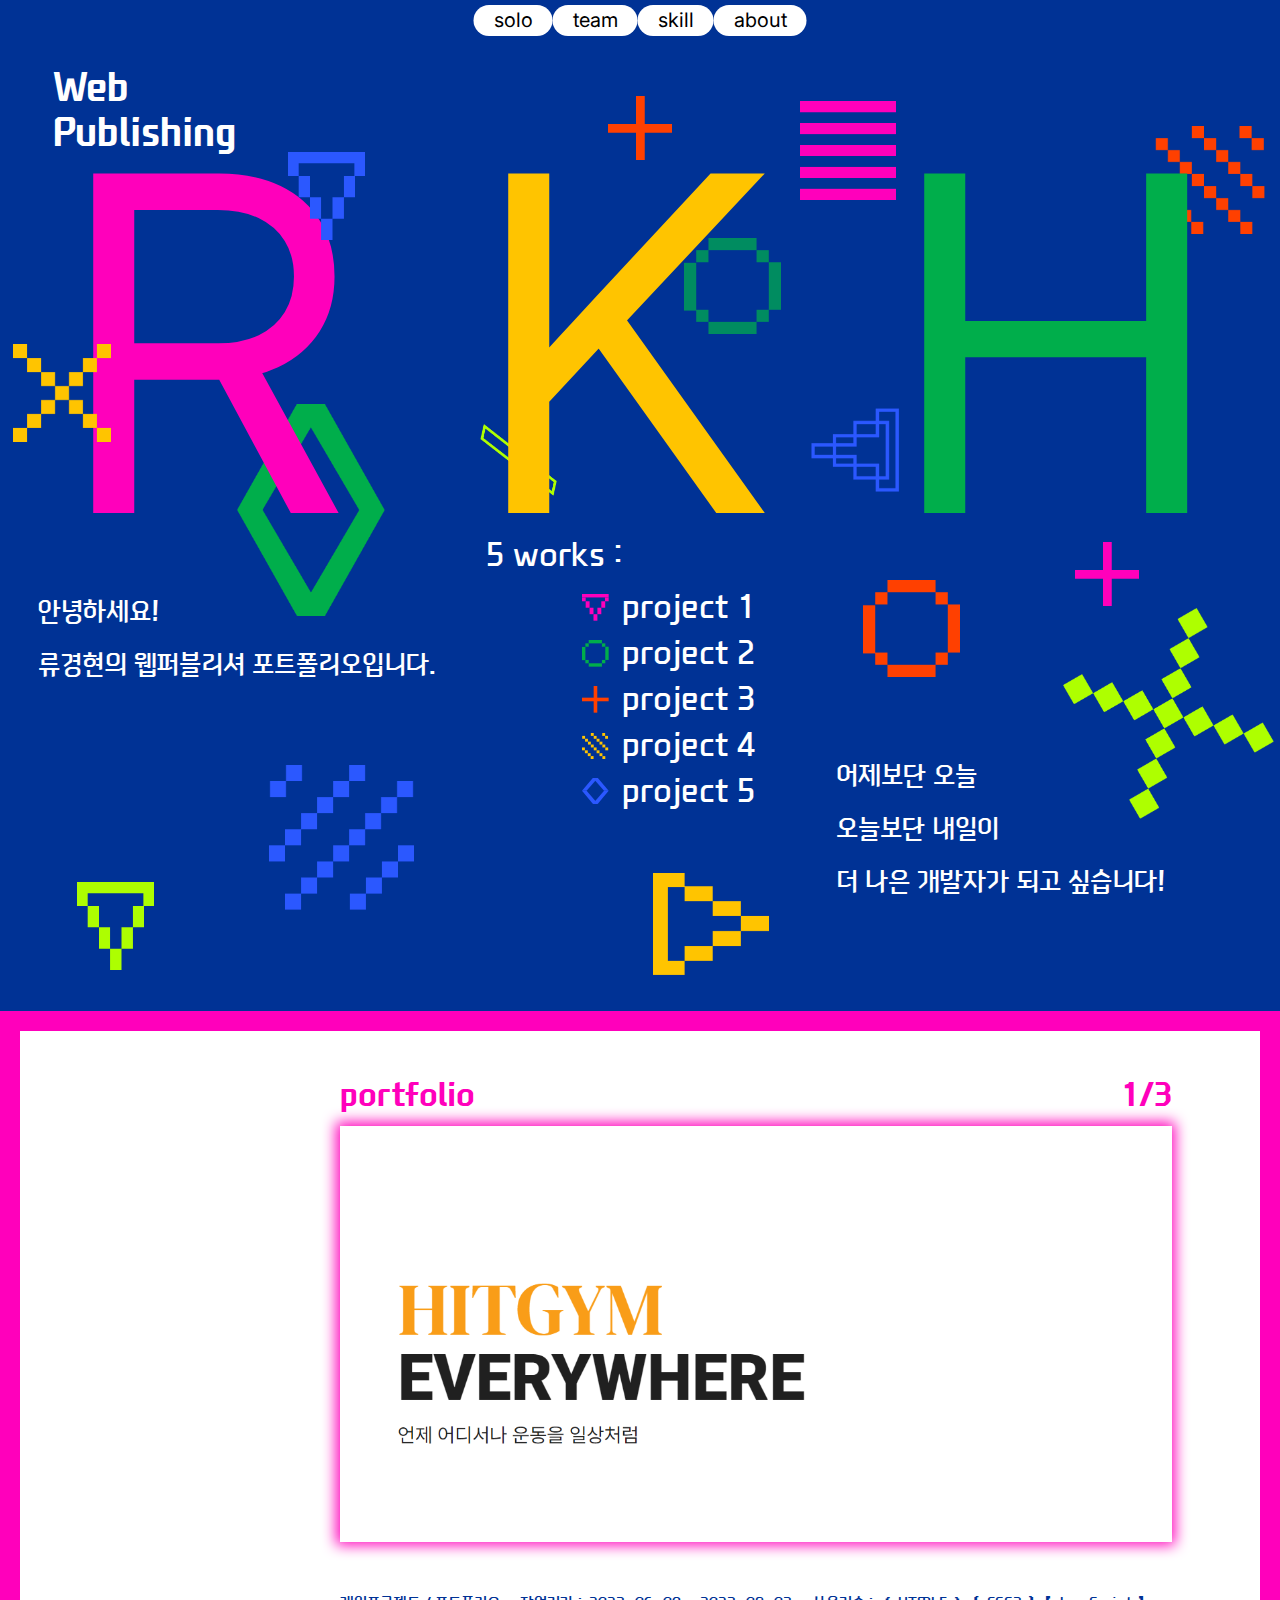
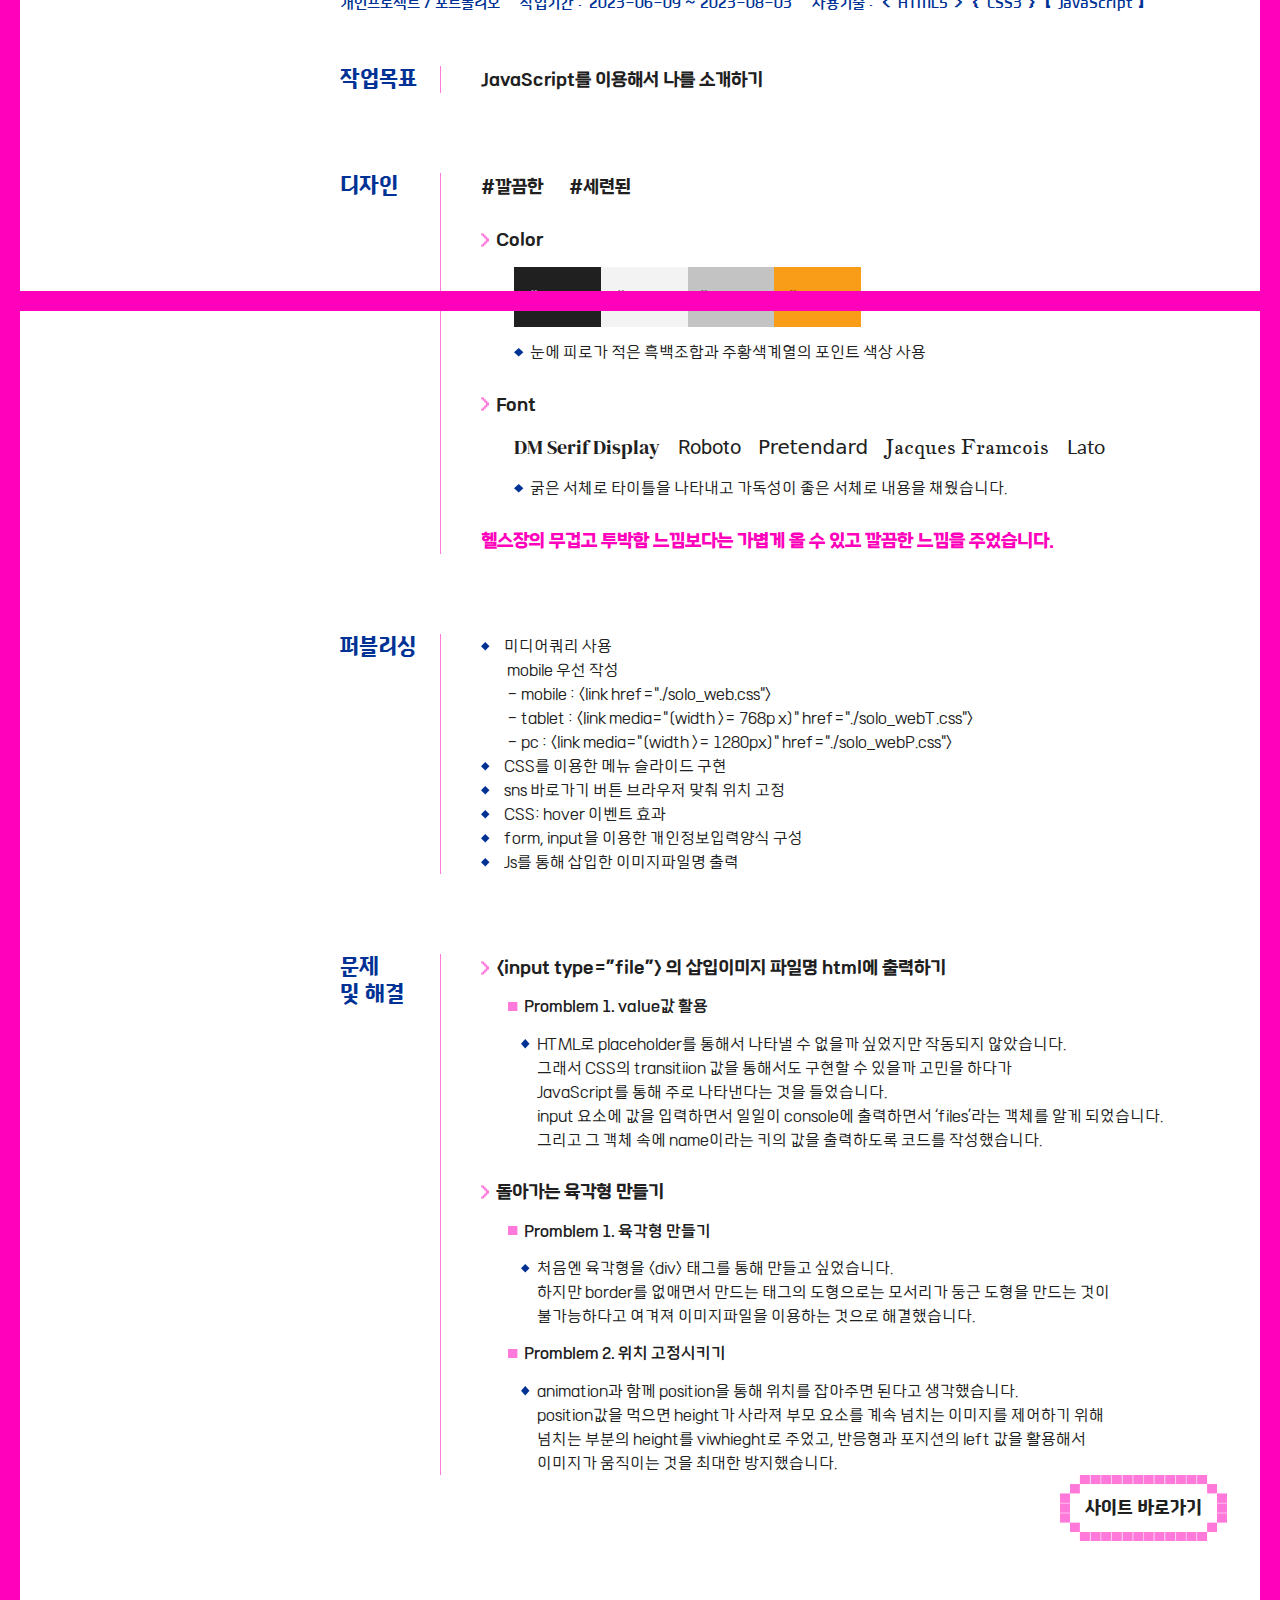
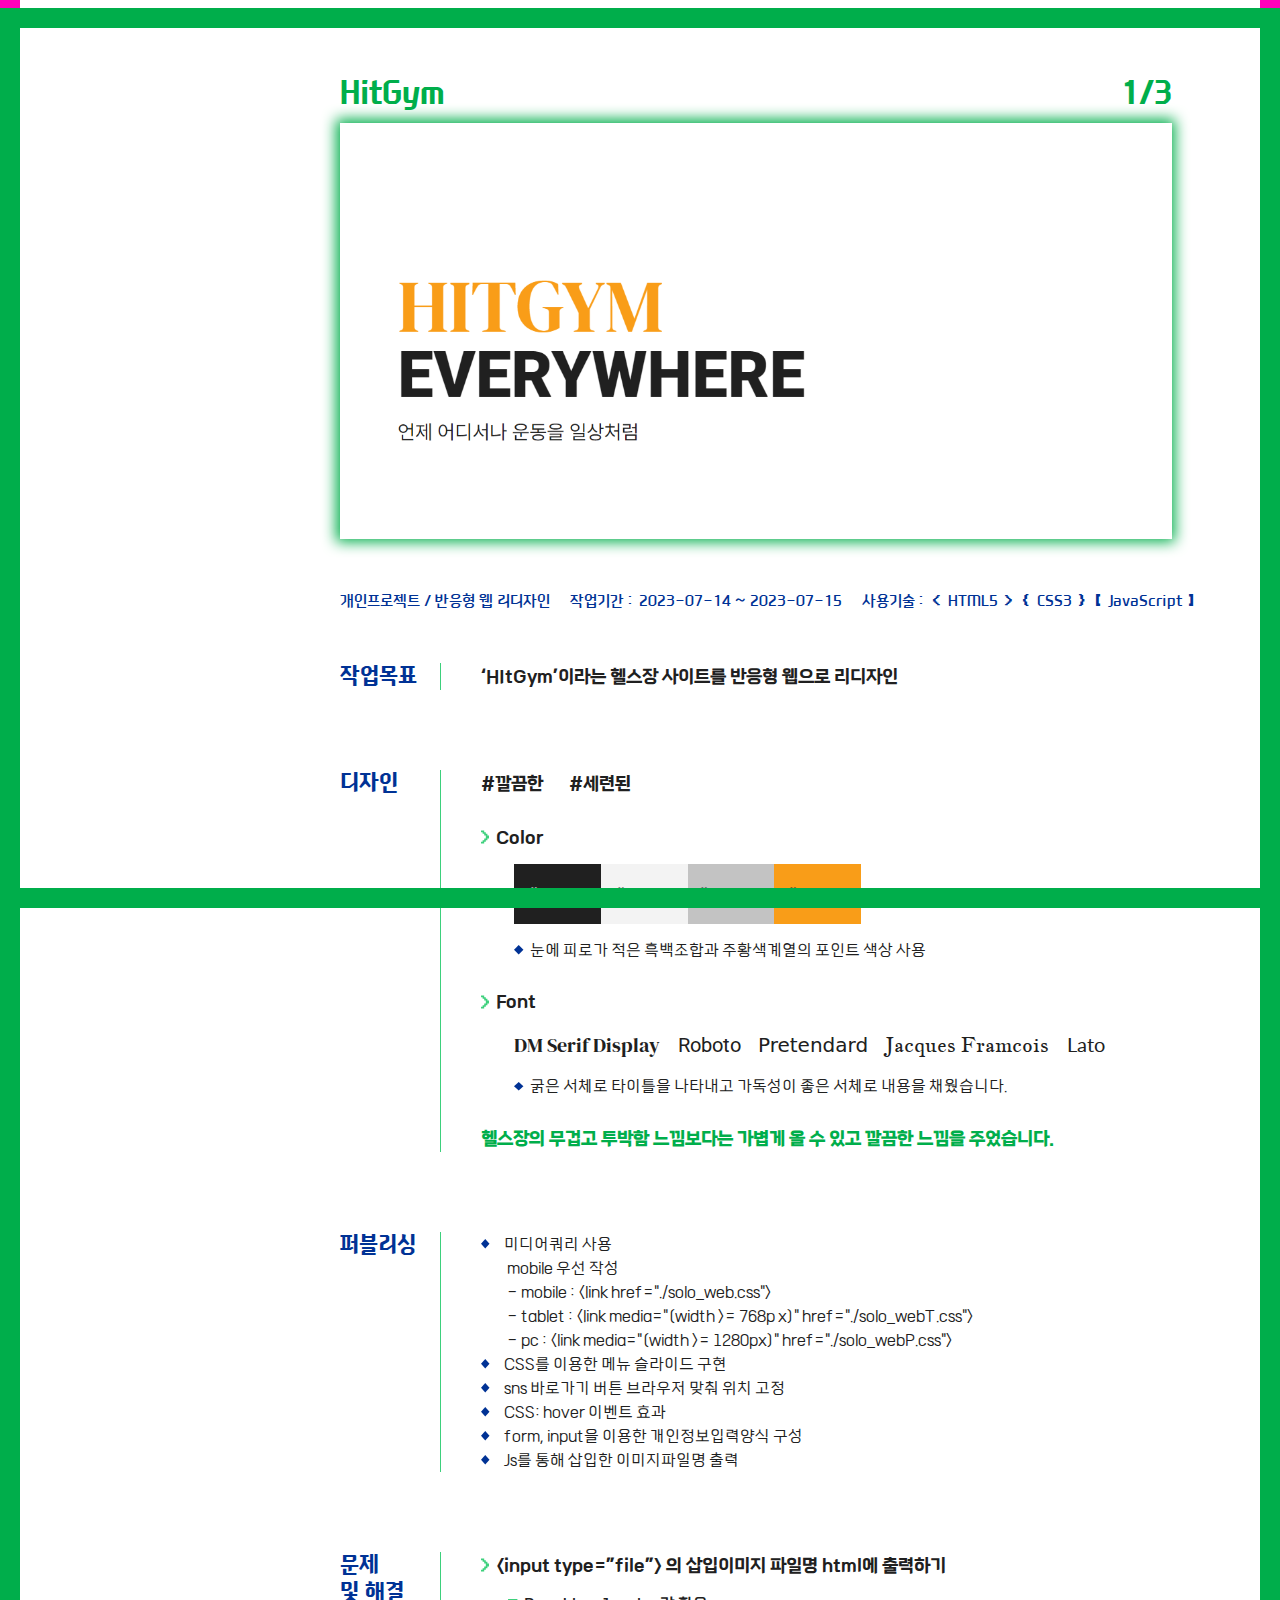
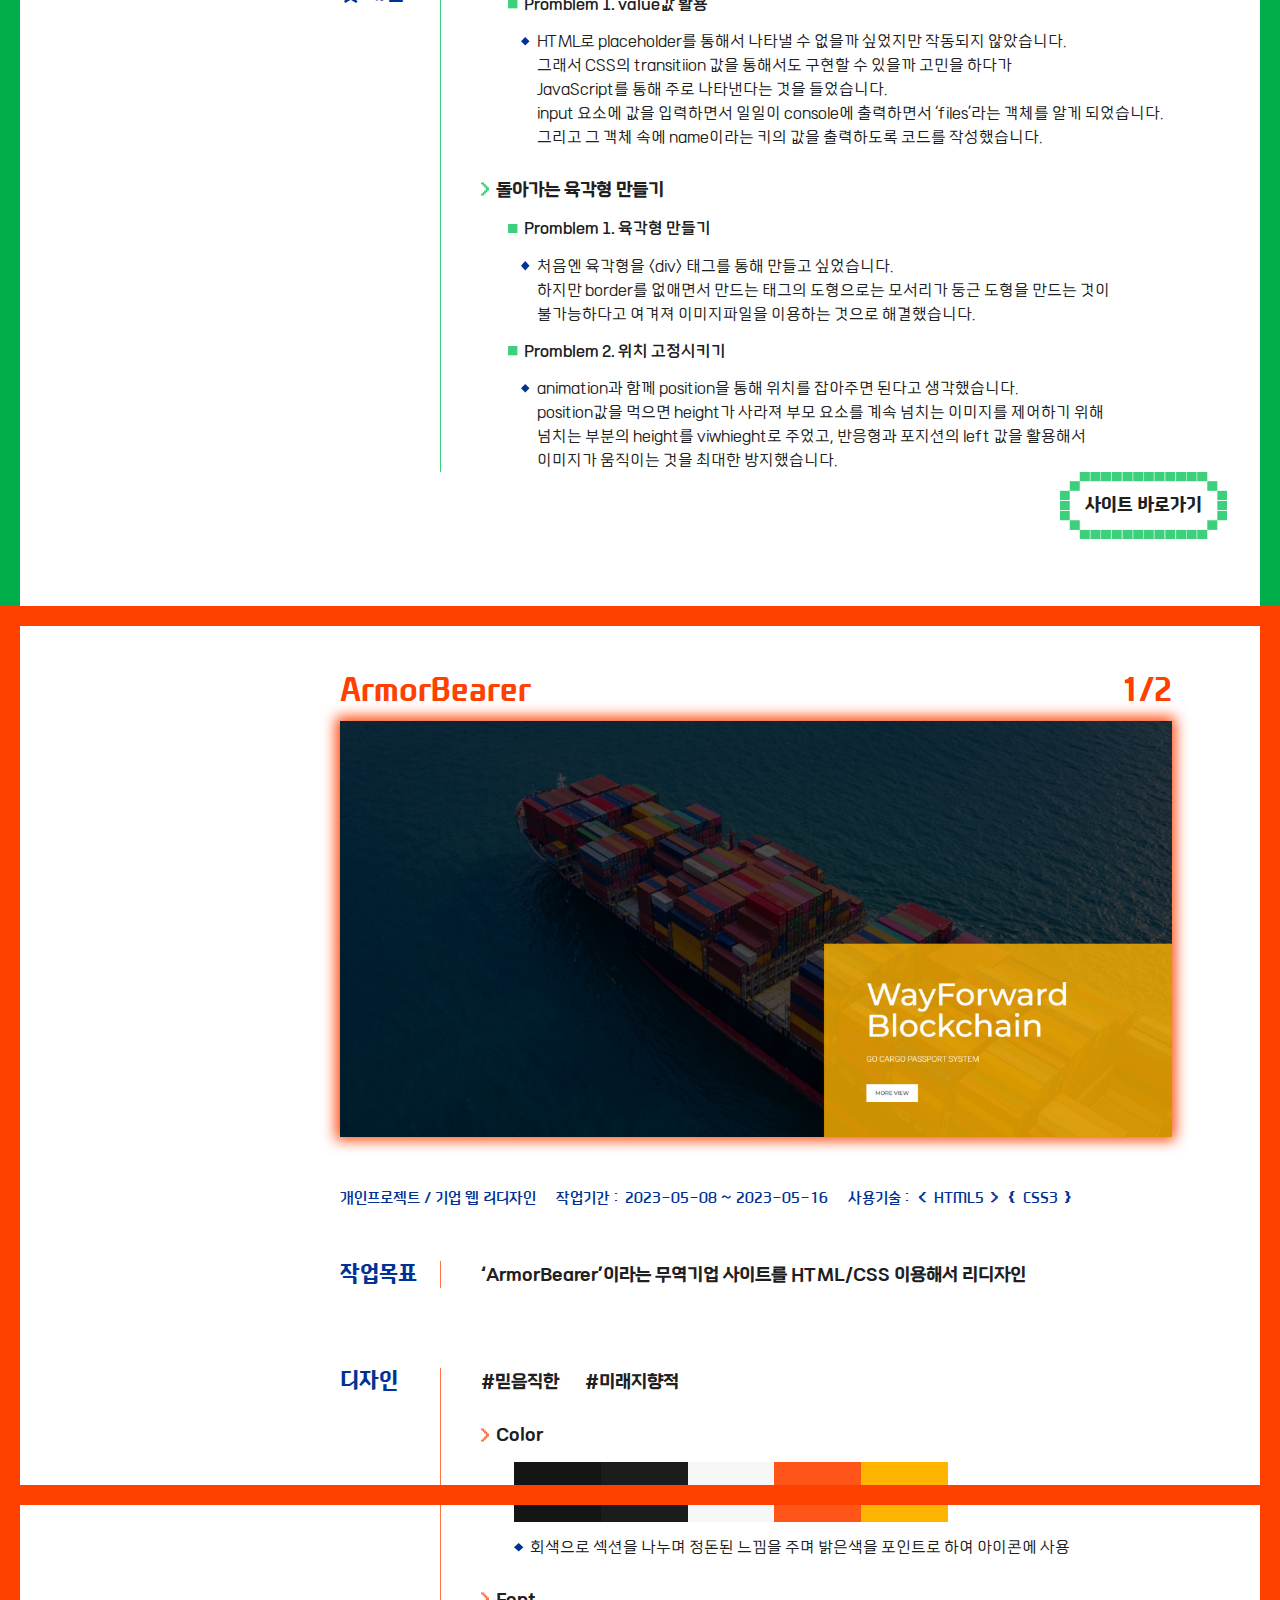
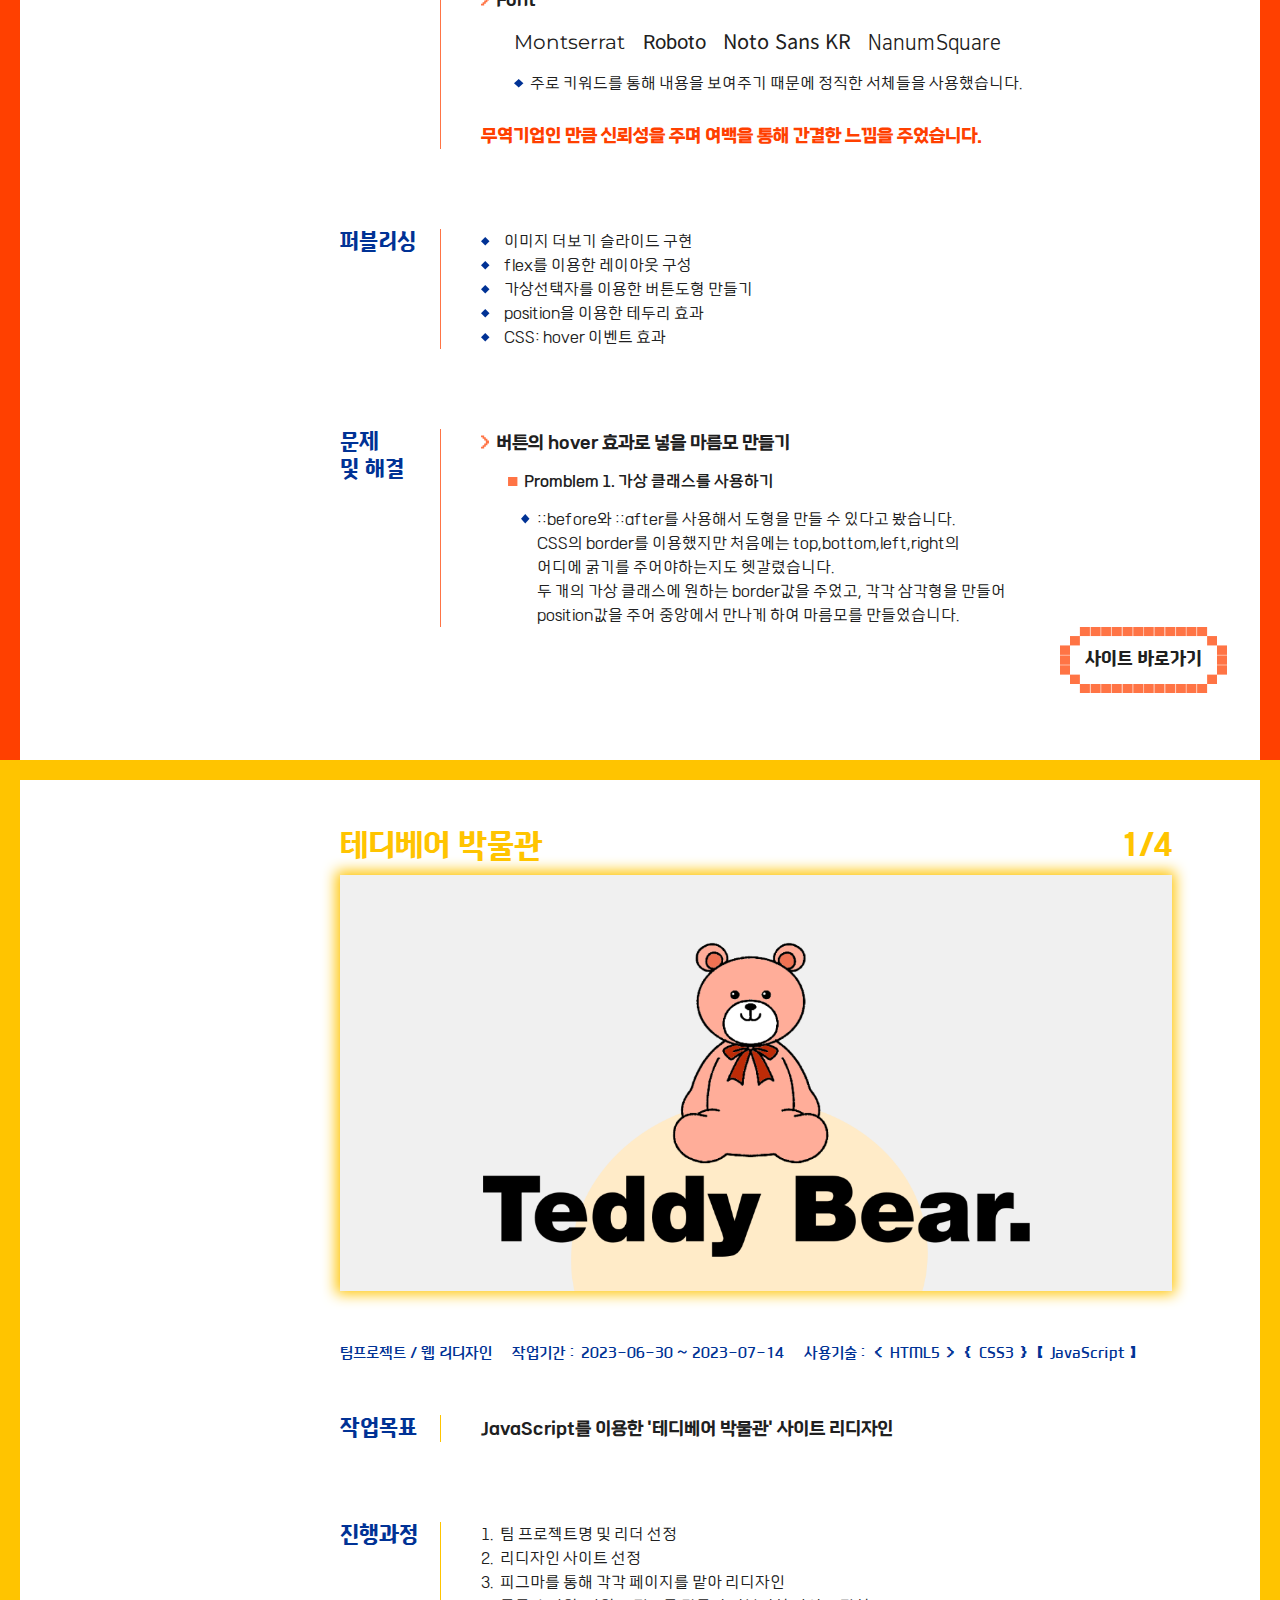
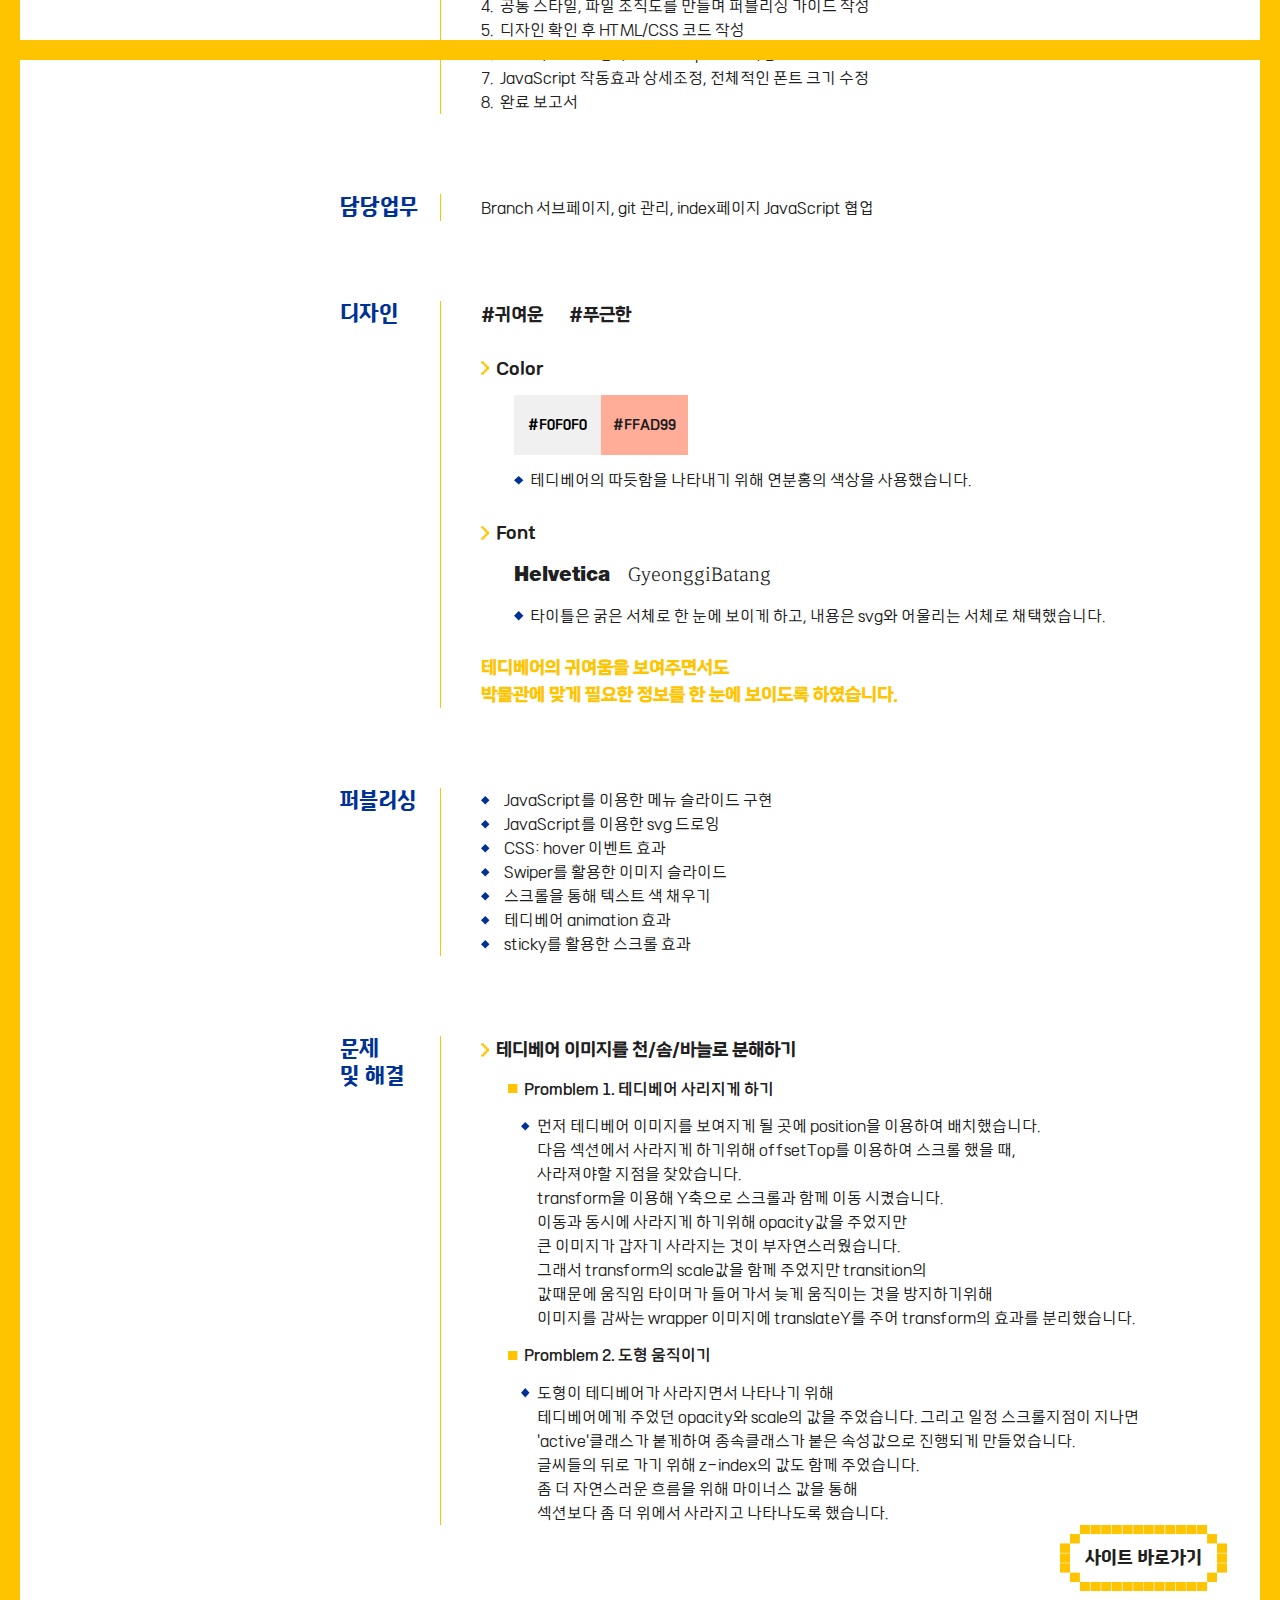
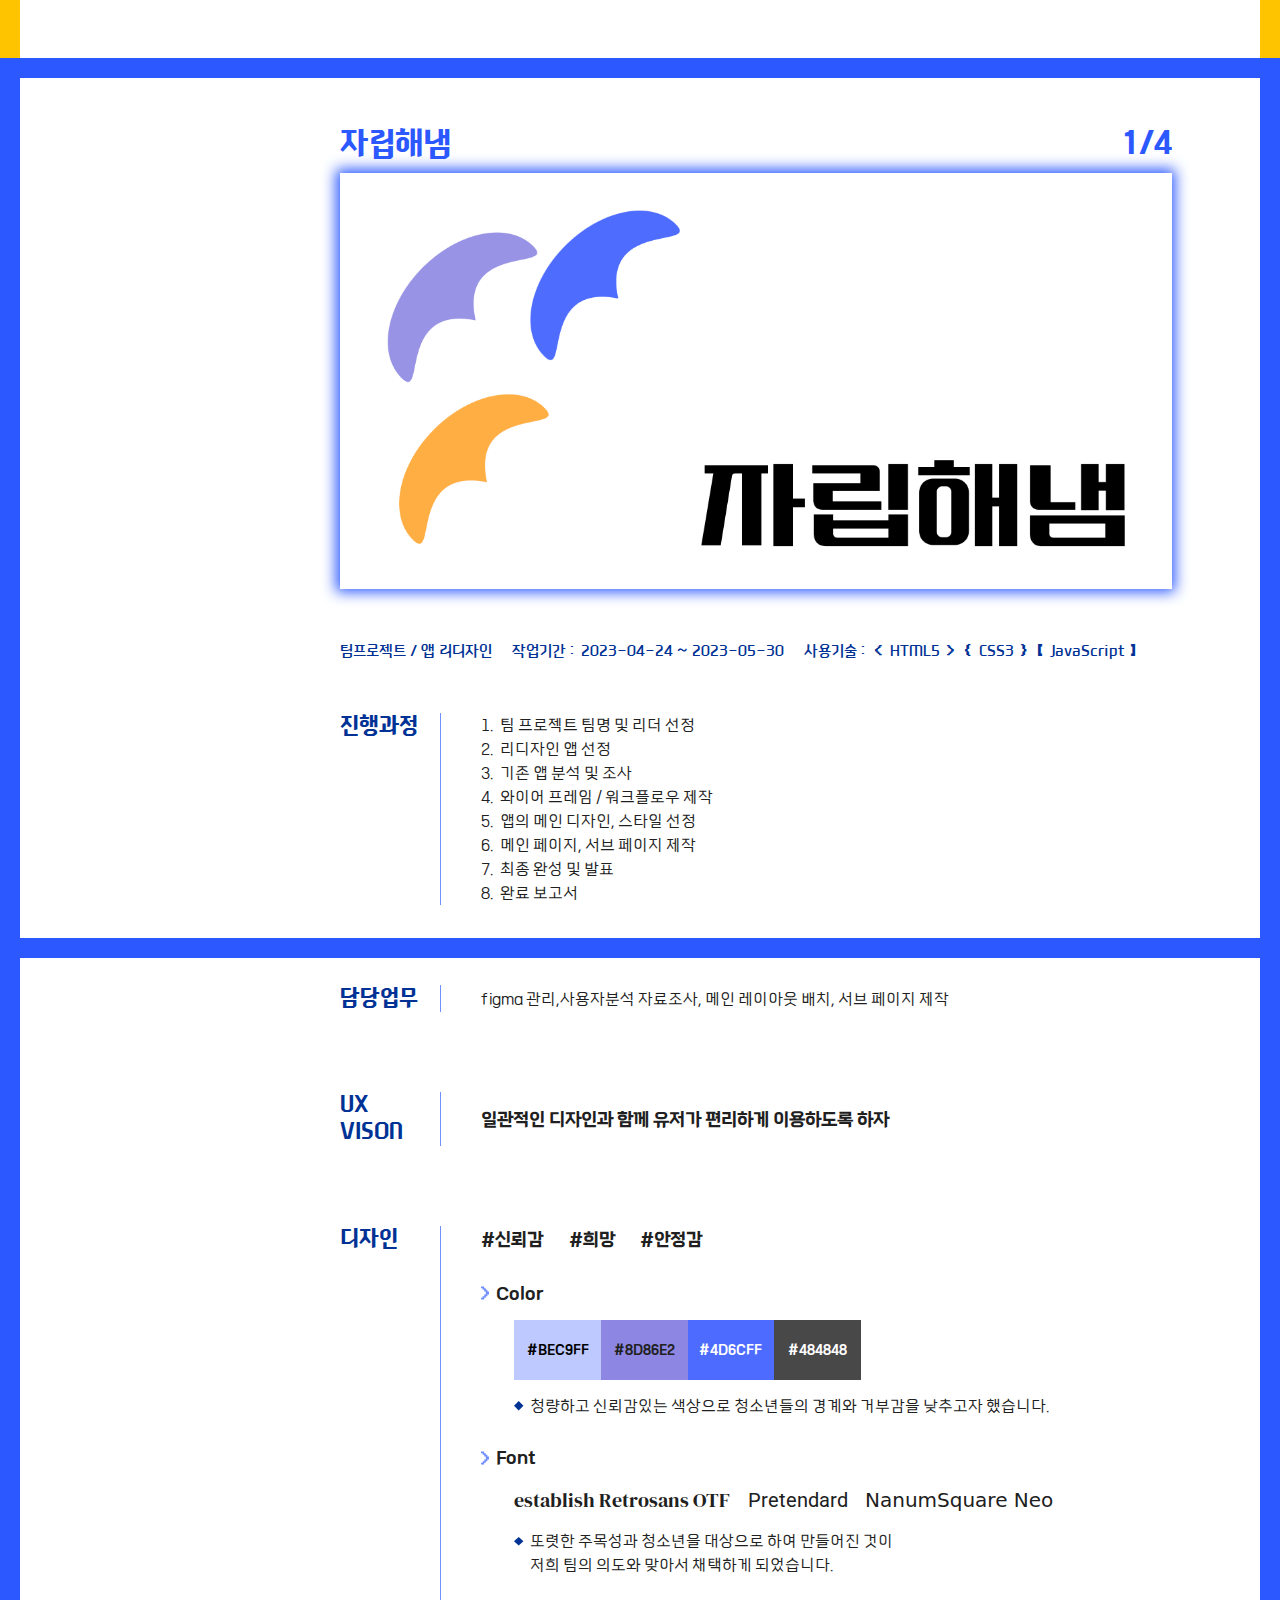
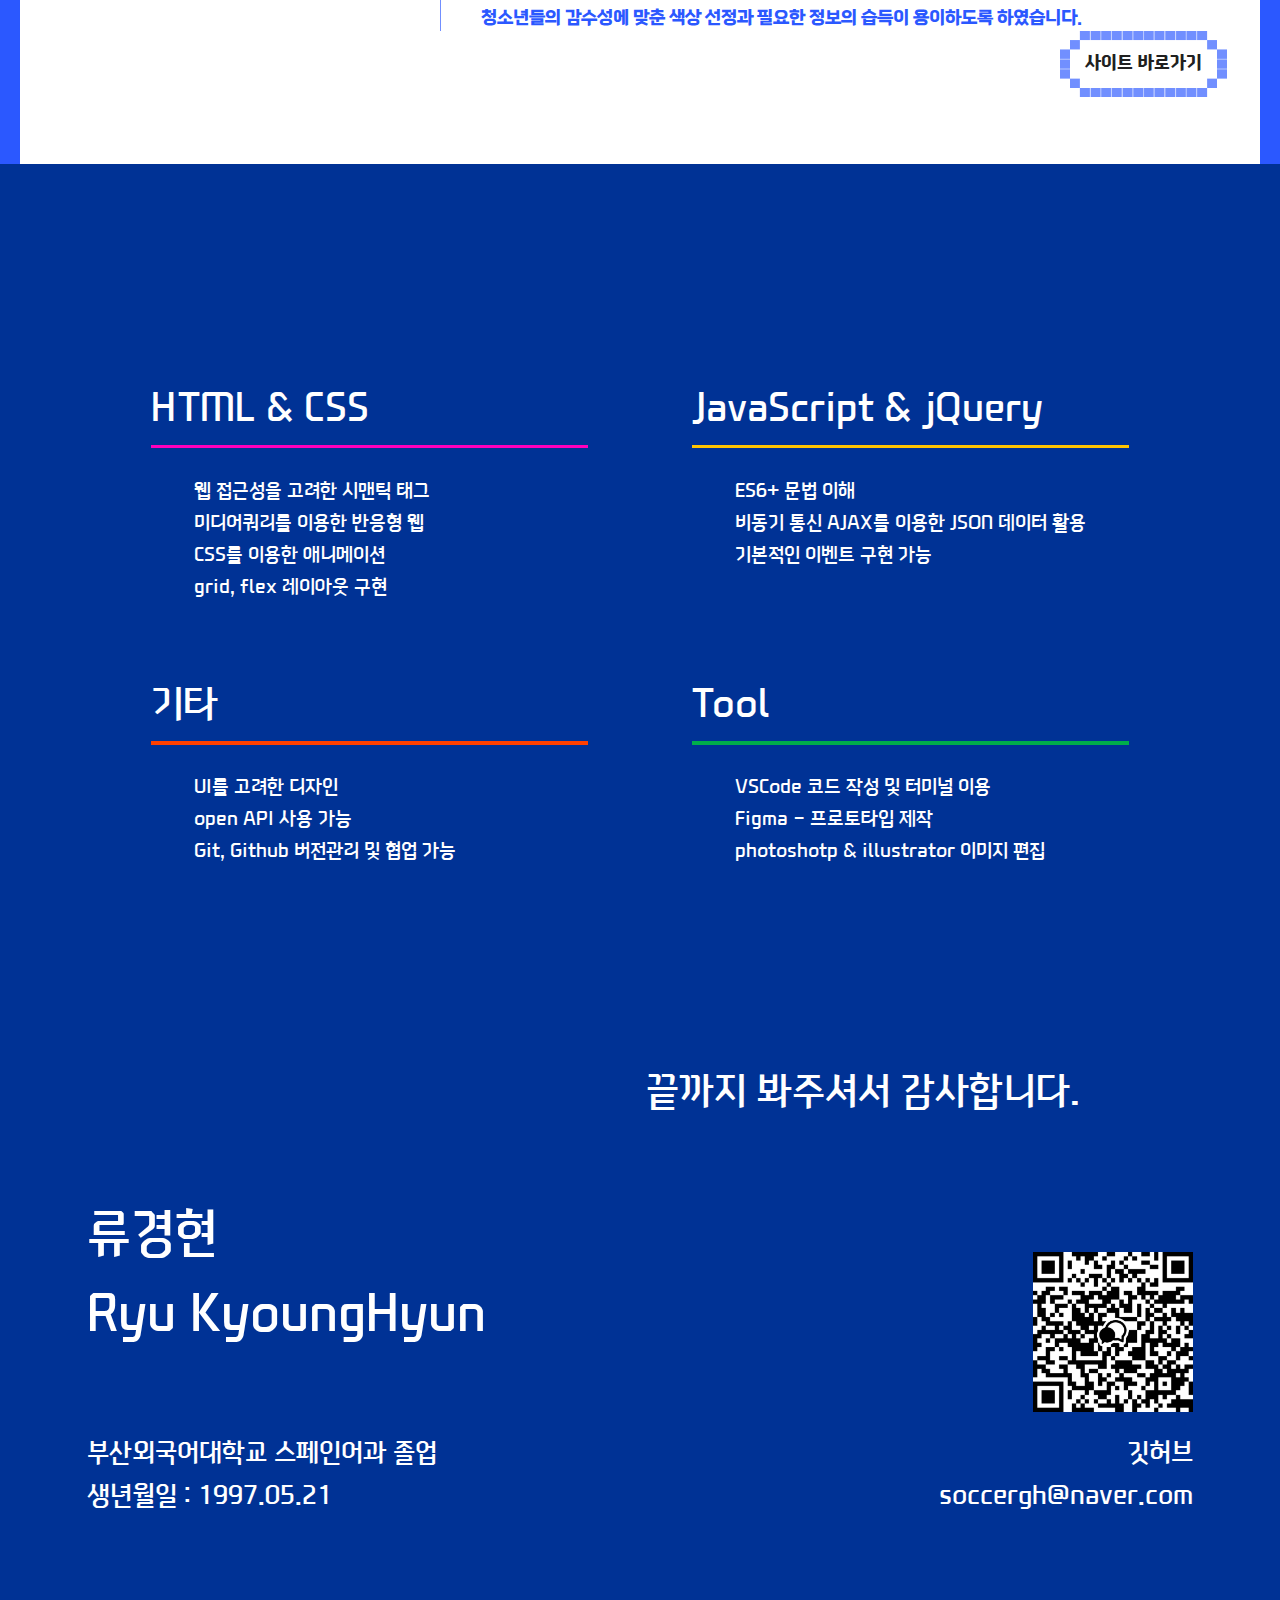
==== index.html @ 581d505b "오픈그래피 수정" ====
<!DOCTYPE html>
<html lang="ko">

<head>
  <meta charset="UTF-8">
  <meta name="viewport" content="width=device-width, initial-scale=1.0">
  <meta http-equiv="X-UA-Compatible" content="IE=edge">
  <meta property="og:title" content="류경현의 포트폴리오">
  <meta property="og:description" content="안녕하세요 류경현의 포트폴리오입니다">
  <meta property="og:image" content="./images/openImg.png">
  <meta property="og:url" content="https://ryukyounghyun.github.io/portfolio/index.html">

  <!-- favicon -->
  <link rel="apple-touch-icon" sizes="180x180" href="./common/favicon/apple-touch-icon.png">
  <link rel="icon" type="image/png" sizes="32x32" href="./common/favicon/favicon-32x32.png">
  <link rel="icon" type="image/png" sizes="16x16" href="./common/favicon/favicon-16x16.png">
  <link rel="manifest" href="./common/favicon/site.webmanifest">
  <title>Web Publishing Porfoilo</title>
  <link rel="stylesheet" href="./common/style/minireset.min.css">
  <link rel="stylesheet" href="./index_fonts.css">
  <link rel="stylesheet" href="./solo/solo_web/solo_webFont.css">
  <link rel="stylesheet" href="./solo/ArmorBearer/font.css">
  <link rel="stylesheet" href="./team/teddyBear/assets/style/fonts.css">
  <link rel="stylesheet" href="./index.css">

  <script src="./common/style/jquery-3.7.0.min.js"></script>
  <script src="./common/style/jquery-ui.min.js"></script>
  <script defer src="./index.js"></script>
</head>

<body>
  <div class="container">
    <header>
      <ul class="top-menu">
        <li>solo
          <ol>
            <li><a href="#project1">project1</a></li>
            <li><a href="#project2">project2</a></li>
            <li><a href="#project3">project3</a></li>
          </ol>
        </li>
        <li>team
          <ol>
            <li><a href="#project4">project4</a></li>
            <li><a href="#project5">project5</a></li>
          </ol>
        </li>
        <li><a href="#skill">skill</a></li>
        <li><a href="#about">about</a></li>
      </ul>
      <h2>web<span class="block">publishing</span></h2>
      <h1><span>r</span><span>k</span><span>h</span></h1>
      <p class="hello"><span class="block">안녕하세요!</span>류경현의 웹퍼블리셔 포트폴리오입니다.</p>
      <div class="main-menu">
        <h3>5 works :</h3>
        <ol>
          <li><a href="#project1">
              <svg viewBox="0 0 40 40" fill="none" xmlns="http://www.w3.org/2000/svg">
                <rect width="39.9999" height="5.1515" fill="#FF00BB" />
                <rect y="5.15149" width="5.51723" height="5.75756" fill="#FF00BB" />
                <rect x="5.51709" y="10.9091" width="5.86205" height="9.69695" fill="#FF00BB" />
                <rect x="28.9656" y="10.9091" width="5.86205" height="9.69695" fill="#FF00BB" />
                <rect x="11.3794" y="20.6061" width="5.86205" height="9.69695" fill="#FF00BB" />
                <rect x="23.1038" y="20.6061" width="5.86205" height="9.69695" fill="#FF00BB" />
                <rect x="17.24" y="30.303" width="5.86205" height="9.69695" fill="#FF00BB" />
                <rect x="34.4829" y="5.15149" width="5.51723" height="5.75756" fill="#FF00BB" />
              </svg>project 1</a></li>
          <li><a href="#project2">
              <svg viewBox="0 0 40 40" fill="none" xmlns="http://www.w3.org/2000/svg">
                <rect x="5.03955" y="5.03937" width="5.03938" height="5.03938" fill="#00AE4B" />
                <rect x="5.03955" y="29.9213" width="5.03938" height="5.03938" fill="#00AE4B" />
                <rect x="29.9214" y="5.03937" width="5.03938" height="5.03938" fill="#00AE4B" />
                <rect x="29.9214" y="29.9213" width="5.03938" height="5.03938" fill="#00AE4B" />
                <rect x="10.0786" width="19.8426" height="5.03938" fill="#00AE4B" />
                <rect x="10.0786" y="34.9607" width="19.8426" height="5.03938" fill="#00AE4B" />
                <rect x="40" y="10.0788" width="19.8426" height="5.03938" transform="rotate(90 40 10.0788)"
                  fill="#00AE4B" />
                <rect x="5.03955" y="10.3937" width="19.8426" height="5.03938" transform="rotate(90 5.03955 10.3937)"
                  fill="#00AE4B" />
              </svg>
              project 2</a></li>
          <li><a href="#project3">
              <svg viewBox="0 0 40 40" fill="none" xmlns="http://www.w3.org/2000/svg">
                <rect x="17.5" width="5.41667" height="40" fill="#FF4000" />
                <rect x="40" y="17.5" width="5.41667" height="40" transform="rotate(90 40 17.5)" fill="#FF4000" />
              </svg>
              project 3</a></li>
          <li><a href="#project4">
              <svg viewBox="0 0 41 40" fill="none" xmlns="http://www.w3.org/2000/svg">
                <rect x="31.1113" width="4.44449" height="4.44449" fill="#ffc400" />
                <rect x="13.6028" width="4.44449" height="4.44449" fill="#ffc400" />
                <rect y="22.2225" width="4.44449" height="4.44449" fill="#ffc400" />
                <rect x="0.267334" y="4.44489" width="4.44449" height="4.44449" fill="#ffc400" />
                <rect x="18.0471" y="22.2225" width="4.44449" height="4.44449" fill="#ffc400" />
                <rect x="22.4919" y="8.88898" width="4.44449" height="4.44449" fill="#ffc400" />
                <rect x="8.88892" y="31.1115" width="4.44449" height="4.44449" fill="#ffc400" />
                <rect x="9.1582" y="13.3336" width="4.44449" height="4.44449" fill="#ffc400" />
                <rect x="26.9363" y="31.1115" width="4.44449" height="4.44449" fill="#ffc400" />
                <rect x="31.3809" y="17.7779" width="4.44449" height="4.44449" fill="#ffc400" />
                <rect x="35.5559" y="4.44489" width="4.44449" height="4.44449" fill="#ffc400" />
                <rect x="18.0471" y="4.44489" width="4.44449" height="4.44449" fill="#ffc400" />
                <rect x="4.44434" y="26.6669" width="4.44449" height="4.44449" fill="#ffc400" />
                <rect x="4.71387" y="8.88898" width="4.44449" height="4.44449" fill="#ffc400" />
                <rect x="22.4919" y="26.6669" width="4.44449" height="4.44449" fill="#ffc400" />
                <rect x="26.9363" y="13.3336" width="4.44449" height="4.44449" fill="#ffc400" />
                <rect x="13.3337" y="35.5555" width="4.44449" height="4.44449" fill="#ffc400" />
                <rect x="13.6028" y="17.7779" width="4.44449" height="4.44449" fill="#ffc400" />
                <rect x="31.3809" y="35.5555" width="4.44449" height="4.44449" fill="#ffc400" />
                <rect x="35.8264" y="22.2225" width="4.44449" height="4.44449" fill="#ffc400" />
              </svg>
              project 4</a></li>
          <li><a href="#project5">
              <svg viewBox="0 0 40 40" fill="none" xmlns="http://www.w3.org/2000/svg">
                <path d="M20.0446 34.1994L23.7644 38.5499H16.3247L20.0446 34.1994Z" fill="#2b58ff" />
                <path d="M33.107 19.2749H39.9974L23.8005 38.5498H16.2837L33.107 19.2749Z" fill="#2b58ff" />
                <path d="M33.107 19.2749H39.9974L23.8005 -2.67029e-05H16.2837L33.107 19.2749Z" fill="#2b58ff" />
                <path d="M6.89054 19.2749H0.000135422L16.1971 -2.67029e-05H23.7139L6.89054 19.2749Z" fill="#2b58ff" />
                <path d="M6.89054 19.2145H0.000135422L16.1971 38.4895H23.7139L6.89054 19.2145Z" fill="#2b58ff" />
              </svg>
              project 5</a></li>
        </ol>
      </div>
      <p class="will"><span class="block">어제보단 오늘</span><span class="block">오늘보단 내일이</span>더 나은 개발자가 되고 싶습니다!</p>
      <!-- deco -->
      <img src="./images/deco1.png" alt="덧셈 모양" class="deco1">
      <img src="./images/deco2.png" alt="" class="deco2">
      <img src="./images/deco3.png" alt="" class="deco3">
      <img src="./images/deco4.png" alt="" class="deco4">
      <img src="./images/deco5.png" alt="" class="deco5">
      <img src="./images/deco6.png" alt="" class="deco6">
      <img src="./images/deco7.png" alt="" class="deco7">
      <img src="./images/deco8.png" alt="" class="deco8">
      <img src="./images/deco9.png" alt="" class="deco9">
      <img src="./images/deco10.png" alt="" class="deco10">
      <img src="./images/deco11.png" alt="" class="deco11">
      <img src="./images/deco12.png" alt="" class="deco12">
      <img src="./images/deco13.png" alt="" class="deco13">
      <img src="./images/deco14.png" alt="" class="deco14">
      <img src="./images/deco15.png" alt="" class="deco15">
    </header>
    <main>
      <ol class="side-menu">
        <li><a href="#project1">
            <svg viewBox="0 0 40 40" xmlns="http://www.w3.org/2000/svg">
              <rect width="39.9999" height="5.1515" />
              <rect y="5.15149" width="5.51723" height="5.75756" />
              <rect x="5.51709" y="10.9091" width="5.86205" height="9.69695" />
              <rect x="28.9656" y="10.9091" width="5.86205" height="9.69695" />
              <rect x="11.3794" y="20.6061" width="5.86205" height="9.69695" />
              <rect x="23.1038" y="20.6061" width="5.86205" height="9.69695" />
              <rect x="17.24" y="30.303" width="5.86205" height="9.69695" />
              <rect x="34.4829" y="5.15149" width="5.51723" height="5.75756" />
            </svg>project 1</a></li>
        <li><a href="#project2">
            <svg viewBox="0 0 40 40" xmlns="http://www.w3.org/2000/svg">
              <rect x="5.03955" y="5.03937" width="5.03938" height="5.03938" />
              <rect x="5.03955" y="29.9213" width="5.03938" height="5.03938" />
              <rect x="29.9214" y="5.03937" width="5.03938" height="5.03938" />
              <rect x="29.9214" y="29.9213" width="5.03938" height="5.03938" />
              <rect x="10.0786" width="19.8426" height="5.03938" />
              <rect x="10.0786" y="34.9607" width="19.8426" height="5.03938" />
              <rect x="40" y="10.0788" width="19.8426" height="5.03938" transform="rotate(90 40 10.0788)" />
              <rect x="5.03955" y="10.3937" width="19.8426" height="5.03938" transform="rotate(90 5.03955 10.3937)" />
            </svg>
            project 2</a></li>
        <li><a href="#project3">
            <svg viewBox="0 0 40 40" xmlns="http://www.w3.org/2000/svg">
              <rect x="17.5" width="5.41667" height="40" />
              <rect x="40" y="17.5" width="5.41667" height="40" transform="rotate(90 40 17.5)" />
            </svg>
            project 3</a></li>
        <li><a href="#project4">
            <svg viewBox="0 0 41 40" xmlns="http://www.w3.org/2000/svg">
              <rect x="31.1113" width="4.44449" height="4.44449" />
              <rect x="13.6028" width="4.44449" height="4.44449" />
              <rect y="22.2225" width="4.44449" height="4.44449" />
              <rect x="0.267334" y="4.44489" width="4.44449" height="4.44449" />
              <rect x="18.0471" y="22.2225" width="4.44449" height="4.44449" />
              <rect x="22.4919" y="8.88898" width="4.44449" height="4.44449" />
              <rect x="8.88892" y="31.1115" width="4.44449" height="4.44449" />
              <rect x="9.1582" y="13.3336" width="4.44449" height="4.44449" />
              <rect x="26.9363" y="31.1115" width="4.44449" height="4.44449" />
              <rect x="31.3809" y="17.7779" width="4.44449" height="4.44449" />
              <rect x="35.5559" y="4.44489" width="4.44449" height="4.44449" />
              <rect x="18.0471" y="4.44489" width="4.44449" height="4.44449" />
              <rect x="4.44434" y="26.6669" width="4.44449" height="4.44449" />
              <rect x="4.71387" y="8.88898" width="4.44449" height="4.44449" />
              <rect x="22.4919" y="26.6669" width="4.44449" height="4.44449" />
              <rect x="26.9363" y="13.3336" width="4.44449" height="4.44449" />
              <rect x="13.3337" y="35.5555" width="4.44449" height="4.44449" />
              <rect x="13.6028" y="17.7779" width="4.44449" height="4.44449" />
              <rect x="31.3809" y="35.5555" width="4.44449" height="4.44449" />
              <rect x="35.8264" y="22.2225" width="4.44449" height="4.44449" />
            </svg>
            project 4</a></li>
        <li><a href="#project5">
            <svg viewBox="0 0 40 40" xmlns="http://www.w3.org/2000/svg">
              <path d="M20.0446 34.1994L23.7644 38.5499H16.3247L20.0446 34.1994Z" />
              <path d="M33.107 19.2749H39.9974L23.8005 38.5498H16.2837L33.107 19.2749Z" />
              <path d="M33.107 19.2749H39.9974L23.8005 -2.67029e-05H16.2837L33.107 19.2749Z" />
              <path d="M6.89054 19.2749H0.000135422L16.1971 -2.67029e-05H23.7139L6.89054 19.2749Z" />
              <path d="M6.89054 19.2145H0.000135422L16.1971 38.4895H23.7139L6.89054 19.2145Z" />
            </svg>
            project 5</a></li>
      </ol>
      <article class="project" id="project1">
        <div class="title"><span>Solo</span></div>
        <div class="sticky overline"></div>
        <div class="sticky underline"></div>
        <div class="content-box">
          <figure>
            <figcaption>portfolio<span class="page-number"><span class="now">1</span>/<span
                  class="total">1</span></span></figcaption>
            <div class="img-box">
              <img src="./images/solo_web1.png" alt="">
              <img src="./images/solo_web2.png" alt="">
              <img src="./images/solo_web3.png" alt="">
            </div>
          </figure>
          <div class="text">
            <div class="img-explain">
              <div class="type">개인프로젝트 / 포트폴리오</div>
              <div class="period">작업기간 :<span>2023-06-09 ~ 2023-08-03</span></div>
              <div class="tech">사용기술 :
                <span>
                  <span class="ramche">&lt;</span><span>HTML5</span><span class="ramche">&gt;</span>
                  <span class="ramche">{</span><span>CSS3</span><span class="ramche">}</span>
                  <span class="ramche">[</span><span>JavaScript</span><span class="ramche">]</span>
                </span>
              </div>
            </div>
            <div class="page-explain">
              <div class="grid goal">
                <h3>작업목표</h3>
                <div class="description">
                  <h4>JavaScript를 이용해서 나를 소개하기</h4>
                </div>
              </div>
              <div class="grid design">
                <h3>디자인</h3>
                <div class="description">
                  <div class="concept">#깔끔한<span>#세련된</span></div>
                  <h4 class="flex-center">
                    <svg class="high" viewBox="0 0 10 16" xmlns="http://www.w3.org/2000/svg">
                      <path d="M0 14H2V12H4V10H6V6H4V4H2V2H0V-9.53674e-07H4V2H6V4H8V6H10V10H8V12H6V14H4V16H0V14Z" />
                    </svg>
                    Color
                  </h4>
                  <div class="color-box enter">
                    <div class="color">#202020</div>
                    <div class="color">#F3F3F3</div>
                    <div class="color">#C3C3C3</div>
                    <div class="color">#F99D18</div>
                  </div>
                  <div class="detail enter low">눈에 피로가 적은 흑백조합과 주황색계열의 포인트 색상 사용</div>
                  <h4 class="flex-center">
                    <svg class="high" viewBox="0 0 10 16" xmlns="http://www.w3.org/2000/svg">
                      <path d="M0 14H2V12H4V10H6V6H4V4H2V2H0V-9.53674e-07H4V2H6V4H8V6H10V10H8V12H6V14H4V16H0V14Z" />
                    </svg>
                    Font
                  </h4>
                  <div class="font-line enter">
                    <span>DM Serif Display</span>
                    <span>Roboto</span>
                    <span>Pretendard</span>
                    <span>Jacques Framcois</span>
                    <span>Lato</span>
                  </div>
                  <div class="detail enter low">굵은 서체로 타이틀을 나타내고 가독성이 좋은 서체로 내용을 채웠습니다.</div>
                  <h4 class="accent">헬스장의 무겁고 투박함 느낌보다는 가볍게 올 수 있고 깔끔한 느낌을 주었습니다. </h4>
                </div>
              </div>
              <div class="grid publishing">
                <h3>퍼블리싱</h3>
                <div class="description">
                  <ul>
                    <li class="low">미디어쿼리 사용
                      <ul class="indent">
                        <li>mobile 우선 작성</li>
                        <li>- mobile : &lt;link href="./solo_web.css"&gt;</li>
                        <li>- tablet : &lt;link media="(width >= 768p x)" href="./solo_webT.css"&gt;</li>
                        <li>- pc : &lt;link media="(width >= 1280px)" href="./solo_webP.css"&gt; </li>
                      </ul>
                    </li>
                    <li class="low">CSS를 이용한 메뉴 슬라이드 구현</li>
                    <li class="low">sns 바로가기 버튼 브라우저 맞춰 위치 고정</li>
                    <li class="low">CSS: hover 이벤트 효과</li>
                    <li class="low">form, input을 이용한 개인정보입력양식 구성</li>
                    <li class="low">Js를 통해 삽입한 이미지파일명 출력</li>
                  </ul>
                </div>
              </div>
              <div class="grid problem">
                <h3>문제<span class="block">및 해결</span></h3>
                <div class="description">
                  <h4 class="flex-center"><svg class="high" viewBox="0 0 10 16" xmlns="http://www.w3.org/2000/svg">
                      <path d="M0 14H2V12H4V10H6V6H4V4H2V2H0V-9.53674e-07H4V2H6V4H8V6H10V10H8V12H6V14H4V16H0V14Z" />
                    </svg>&lt;input type=”file”&gt; 의 삽입이미지 파일명 html에 출력하기</h4>
                  <h5 class="flex-center">
                    <svg class="medium" viewBox="0 0 16 15" fill="none" xmlns="http://www.w3.org/2000/svg">
                      <rect x="15.0713" width="15" height="15" transform="rotate(90 15.0713 0)" />
                    </svg>
                    Promblem 1. value값 활용
                  </h5>
                  <p class="low">HTML로 placeholder를 통해서 나타낼 수 없을까 싶었지만 작동되지 않았습니다.<span class="block">그래서 CSS의
                      transitiion 값을 통해서도 구현할 수 있을까 고민을 하다가</span><span class="block">JavaScript를 통해 주로 나타낸다는 것을
                      들었습니다.</span><span class="block">input 요소에 값을 입력하면서 일일이 console에 출력하면서 ‘files’라는 객체를 알게
                      되었습니다.</span><span class="block">그리고 그 객체 속에 name이라는 키의 값을 출력하도록 코드를 작성했습니다.</span>
                  </p>
                  <h4 class="flex-center"><svg class="high" viewBox="0 0 10 16" xmlns="http://www.w3.org/2000/svg">
                      <path d="M0 14H2V12H4V10H6V6H4V4H2V2H0V-9.53674e-07H4V2H6V4H8V6H10V10H8V12H6V14H4V16H0V14Z" />
                    </svg>돌아가는 육각형 만들기</h4>
                  <h5 class="flex-center"><svg class="medium" viewBox="0 0 16 15" fill="none"
                      xmlns="http://www.w3.org/2000/svg">
                      <rect x="15.0713" width="15" height="15" transform="rotate(90 15.0713 0)" />
                    </svg>Promblem 1. 육각형 만들기</h5>
                  <p class="low">처음엔 육각형을 &lt;div&gt; 태그를 통해 만들고 싶었습니다.<span class="block">하지만 border를 없애면서 만드는 태그의
                      도형으로는 모서리가 둥근 도형을 만드는 것이</span><span class="block">불가능하다고 여겨져 이미지파일을 이용하는 것으로 해결했습니다.</span>
                  </p>
                  <h5 class="flex-center"><svg class="medium" viewBox="0 0 16 15" fill="none"
                      xmlns="http://www.w3.org/2000/svg">
                      <rect x="15.0713" width="15" height="15" transform="rotate(90 15.0713 0)" />
                    </svg>Promblem 2. 위치 고정시키기</h5>
                  <p class="low">animation과 함께 position을 통해 위치를 잡아주면 된다고 생각했습니다.<span class="block">position값을 먹으면
                      height가 사라져 부모 요소를 계속 넘치는 이미지를 제어하기 위해</span><span class="block">넘치는 부분의 height를 viwhieght로 주었고,
                      반응형과 포지션의 left 값을 활용해서</span><span class="block">이미지가 움직이는 것을 최대한 방지했습니다.</span>
                  </p>
                </div>
              </div>
            </div>
            <a href="" class="site-enter">사이트 바로가기<span class="button-deco"><span></a>
          </div>
        </div>
      </article>
      <article class="project" id="project2">
        <div class="title"><span>Solo</span></div>
        <div class="sticky overline"></div>
        <div class="content-box">
          <figure>
            <figcaption>HitGym<span class="page-number"><span class="now">1</span>/<span class="total">1</span></span>
            </figcaption>
            <div class="img-box">
              <img src="./images/solo_web1.png" alt="">
              <img src="./images/solo_web2.png" alt="">
              <img src="./images/solo_web3.png" alt="">
            </div>
          </figure>
          <div class="text">
            <div class="img-explain">
              <div class="type">개인프로젝트 / 반응형 웹 리디자인</div>
              <div class="period">작업기간 :<span>2023-07-14 ~ 2023-07-15</span></div>
              <div class="tech">사용기술 :
                <span>
                  <span class="ramche">&lt;</span><span>HTML5</span><span class="ramche">&gt;</span>
                  <span class="ramche">{</span><span>CSS3</span><span class="ramche">}</span>
                  <span class="ramche">[</span><span>JavaScript</span><span class="ramche">]</span>
                </span>
              </div>
            </div>
            <div class="page-explain">
              <div class="grid goal">
                <h3>작업목표</h3>
                <div class="description">
                  <h4>‘HItGym’이라는 헬스장 사이트를 반응형 웹으로 리디자인</h4>
                </div>
              </div>
              <div class="grid design">
                <h3>디자인</h3>
                <div class="description">
                  <div class="concept">#깔끔한<span>#세련된</span></div>
                  <h4 class="flex-center">
                    <svg class="high" viewBox="0 0 10 16" xmlns="http://www.w3.org/2000/svg">
                      <path d="M0 14H2V12H4V10H6V6H4V4H2V2H0V-9.53674e-07H4V2H6V4H8V6H10V10H8V12H6V14H4V16H0V14Z" />
                    </svg>
                    Color
                  </h4>
                  <div class="color-box enter">
                    <div class="color">#202020</div>
                    <div class="color">#F3F3F3</div>
                    <div class="color">#C3C3C3</div>
                    <div class="color">#F99D18</div>
                  </div>
                  <div class="detail enter low">눈에 피로가 적은 흑백조합과 주황색계열의 포인트 색상 사용</div>
                  <h4 class="flex-center">
                    <svg class="high" viewBox="0 0 10 16" xmlns="http://www.w3.org/2000/svg">
                      <path d="M0 14H2V12H4V10H6V6H4V4H2V2H0V-9.53674e-07H4V2H6V4H8V6H10V10H8V12H6V14H4V16H0V14Z" />
                    </svg>
                    Font
                  </h4>
                  <div class="font-line enter">
                    <span>DM Serif Display</span>
                    <span>Roboto</span>
                    <span>Pretendard</span>
                    <span>Jacques Framcois</span>
                    <span>Lato</span>
                  </div>
                  <div class="detail enter low">굵은 서체로 타이틀을 나타내고 가독성이 좋은 서체로 내용을 채웠습니다.</div>
                  <h4 class="accent">헬스장의 무겁고 투박함 느낌보다는 가볍게 올 수 있고 깔끔한 느낌을 주었습니다. </h4>
                </div>
              </div>
              <div class="grid publishing">
                <h3>퍼블리싱</h3>
                <div class="description">
                  <ul>
                    <li class="low">미디어쿼리 사용
                      <ul class="indent">
                        <li>mobile 우선 작성</li>
                        <li>- mobile : &lt;link href="./solo_web.css"&gt;</li>
                        <li>- tablet : &lt;link media="(width >= 768p x)" href="./solo_webT.css"&gt;</li>
                        <li>- pc : &lt;link media="(width >= 1280px)" href="./solo_webP.css"&gt; </li>
                      </ul>
                    </li>
                    <li class="low">CSS를 이용한 메뉴 슬라이드 구현</li>
                    <li class="low">sns 바로가기 버튼 브라우저 맞춰 위치 고정</li>
                    <li class="low">CSS: hover 이벤트 효과</li>
                    <li class="low">form, input을 이용한 개인정보입력양식 구성</li>
                    <li class="low">Js를 통해 삽입한 이미지파일명 출력</li>
                  </ul>
                </div>
              </div>
              <div class="grid problem">
                <h3>문제<span class="block">및 해결</span></h3>
                <div class="description">
                  <h4 class="flex-center"><svg class="high" viewBox="0 0 10 16" xmlns="http://www.w3.org/2000/svg">
                      <path d="M0 14H2V12H4V10H6V6H4V4H2V2H0V-9.53674e-07H4V2H6V4H8V6H10V10H8V12H6V14H4V16H0V14Z" />
                    </svg>&lt;input type=”file”&gt; 의 삽입이미지 파일명 html에 출력하기</h4>
                  <h5 class="flex-center">
                    <svg class="medium" viewBox="0 0 16 15" fill="none" xmlns="http://www.w3.org/2000/svg">
                      <rect x="15.0713" width="15" height="15" transform="rotate(90 15.0713 0)" />
                    </svg>
                    Promblem 1. value값 활용
                  </h5>
                  <p class="low">HTML로 placeholder를 통해서 나타낼 수 없을까 싶었지만 작동되지 않았습니다.<span class="block">그래서 CSS의
                      transitiion 값을 통해서도 구현할 수 있을까 고민을 하다가</span><span class="block">JavaScript를 통해 주로 나타낸다는 것을
                      들었습니다.</span><span class="block">input 요소에 값을 입력하면서 일일이 console에 출력하면서 ‘files’라는 객체를 알게
                      되었습니다.</span><span class="block">그리고 그 객체 속에 name이라는 키의 값을 출력하도록 코드를 작성했습니다.</span>
                  </p>
                  <h4 class="flex-center"><svg class="high" viewBox="0 0 10 16" xmlns="http://www.w3.org/2000/svg">
                      <path d="M0 14H2V12H4V10H6V6H4V4H2V2H0V-9.53674e-07H4V2H6V4H8V6H10V10H8V12H6V14H4V16H0V14Z" />
                    </svg>돌아가는 육각형 만들기</h4>
                  <h5 class="flex-center"><svg class="medium" viewBox="0 0 16 15" fill="none"
                      xmlns="http://www.w3.org/2000/svg">
                      <rect x="15.0713" width="15" height="15" transform="rotate(90 15.0713 0)" />
                    </svg>Promblem 1. 육각형 만들기</h5>
                  <p class="low">처음엔 육각형을 &lt;div&gt; 태그를 통해 만들고 싶었습니다.<span class="block">하지만 border를 없애면서 만드는 태그의
                      도형으로는 모서리가 둥근 도형을 만드는 것이</span><span class="block">불가능하다고 여겨져 이미지파일을 이용하는 것으로 해결했습니다.</span>
                  </p>
                  <h5 class="flex-center"><svg class="medium" viewBox="0 0 16 15" fill="none"
                      xmlns="http://www.w3.org/2000/svg">
                      <rect x="15.0713" width="15" height="15" transform="rotate(90 15.0713 0)" />
                    </svg>Promblem 2. 위치 고정시키기</h5>
                  <p class="low">animation과 함께 position을 통해 위치를 잡아주면 된다고 생각했습니다.<span class="block">position값을 먹으면
                      height가 사라져 부모 요소를 계속 넘치는 이미지를 제어하기 위해</span><span class="block">넘치는 부분의 height를 viwhieght로 주었고,
                      반응형과 포지션의 left 값을 활용해서</span><span class="block">이미지가 움직이는 것을 최대한 방지했습니다.</span>
                  </p>
                </div>
              </div>
            </div>
            <a href="" class="site-enter">사이트 바로가기<span class="button-deco"><span></a>
          </div>
        </div>
        <div class="sticky underline"></div>
      </article>
      <article class="project" id="project3">
        <div class="title"><span>Solo</span></div>
        <div class="sticky overline"></div>
        <div class="content-box">
          <figure>
            <figcaption>ArmorBearer<span class="page-number"><span class="now">1</span>/<span
                  class="total">1</span></span></figcaption>
            <div class="img-box">
              <img src="./images/armorBearer1.png" alt="">
              <img src="./images/armorBearer2.png" alt="">
            </div>
          </figure>
          <div class="text">
            <div class="img-explain">
              <div class="type">개인프로젝트 / 기업 웹 리디자인</div>
              <div class="period">작업기간 :<span>2023-05-08 ~ 2023-05-16</span></div>
              <div class="tech">사용기술 :
                <span>
                  <span class="ramche">&lt;</span><span>HTML5</span><span class="ramche">&gt;</span>
                  <span class="ramche">{</span><span>CSS3</span><span class="ramche">}</span>
                </span>
              </div>
            </div>
            <div class="page-explain">
              <div class="grid goal">
                <h3>작업목표</h3>
                <div class="description">
                  <h4>‘ArmorBearer’이라는 무역기업 사이트를 HTML/CSS 이용해서 리디자인</h4>
                </div>
              </div>
              <div class="grid design">
                <h3>디자인</h3>
                <div class="description">
                  <div class="concept">#믿음직한<span>#미래지향적</span></div>
                  <h4 class="flex-center">
                    <svg class="high" viewBox="0 0 10 16" xmlns="http://www.w3.org/2000/svg">
                      <path d="M0 14H2V12H4V10H6V6H4V4H2V2H0V-9.53674e-07H4V2H6V4H8V6H10V10H8V12H6V14H4V16H0V14Z" />
                    </svg>
                    Color
                  </h4>
                  <div class="color-box enter">
                    <div class="color">#141414</div>
                    <div class="color">#1C1C1C</div>
                    <div class="color">#F7F7F7</div>
                    <div class="color">#FF5519</div>
                    <div class="color">#FFB400</div>
                  </div>
                  <div class="detail enter low">회색으로 섹션을 나누며 정돈된 느낌을 주며 밝은색을 포인트로 하여 아이콘에 사용</div>
                  <h4 class="flex-center">
                    <svg class="high" viewBox="0 0 10 16" xmlns="http://www.w3.org/2000/svg">
                      <path d="M0 14H2V12H4V10H6V6H4V4H2V2H0V-9.53674e-07H4V2H6V4H8V6H10V10H8V12H6V14H4V16H0V14Z" />
                    </svg>
                    Font
                  </h4>
                  <div class="font-line enter">
                    <span>Montserrat</span>
                    <span>Roboto</span>
                    <span>Noto Sans KR</span>
                    <span>NanumSquare</span>
                  </div>
                  <div class="detail enter low">주로 키워드를 통해 내용을 보여주기 때문에 정직한 서체들을 사용했습니다.</div>
                  <h4 class="accent">무역기업인 만큼 신뢰성을 주며 여백을 통해 간결한 느낌을 주었습니다.</h4>
                </div>
              </div>
              <div class="grid publishing">
                <h3>퍼블리싱</h3>
                <div class="description">
                  <ul>
                    <li class="low">이미지 더보기 슬라이드 구현</li>
                    <li class="low">flex를 이용한 레이아웃 구성</li>
                    <li class="low">가상선택자를 이용한 버튼도형 만들기</li>
                    <li class="low">position을 이용한 테두리 효과</li>
                    <li class="low">CSS: hover 이벤트 효과</li>
                  </ul>
                </div>
              </div>
              <div class="grid problem">
                <h3>문제<span class="block">및 해결</span></h3>
                <div class="description">
                  <h4 class="flex-center"><svg class="high" viewBox="0 0 10 16" xmlns="http://www.w3.org/2000/svg">
                      <path d="M0 14H2V12H4V10H6V6H4V4H2V2H0V-9.53674e-07H4V2H6V4H8V6H10V10H8V12H6V14H4V16H0V14Z" />
                    </svg>버튼의 hover 효과로 넣을 마름모 만들기</h4>
                  <h5 class="flex-center">
                    <svg class="medium" viewBox="0 0 16 15" fill="none" xmlns="http://www.w3.org/2000/svg">
                      <rect x="15.0713" width="15" height="15" transform="rotate(90 15.0713 0)" />
                    </svg>
                    Promblem 1. 가상 클래스를 사용하기
                  </h5>
                  <p class="low">::before와 ::after를 사용해서 도형을 만들 수 있다고 봤습니다.<span class="block">CSS의 border를 이용했지만 처음에는
                      top,bottom,left,right의 </span><span class="block">어디에 굵기를 주어야하는지도 헷갈렸습니다.</span><span
                      class="block">두 개의 가상 클래스에 원하는 border값을 주었고, 각각 삼각형을 만들어 </span><span class="block">position값을 주어
                      중앙에서 만나게 하여 마름모를
                      만들었습니다.</span>
                  </p>
                </div>
              </div>
            </div>
            <a href="" class="site-enter">사이트 바로가기<span class="button-deco"><span></a>
          </div>
        </div>
        <div class="sticky underline"></div>
      </article>
      <article class="project" id="project4">
        <div class="title"><span>Team</span></div>
        <div class="sticky overline"></div>
        <div class="content-box">
          <figure>
            <figcaption>테디베어 박물관<span class="page-number"><span class="now">1</span>/<span class="total">1</span></span>
            </figcaption>
            <div class="img-box">
              <img src="./images/teddyBear1.png" alt="">
              <img src="./images/teddyBear2.png" alt="">
              <img src="./images/teddyBear3.png" alt="">
              <img src="./images/teddyBear4.png" alt="">
            </div>
          </figure>
          <div class="text">
            <div class="img-explain">
              <div class="type">팀프로젝트 / 웹 리디자인</div>
              <div class="period">작업기간 :<span>2023-06-30 ~ 2023-07-14</span></div>
              <div class="tech">사용기술 :
                <span>
                  <span class="ramche">&lt;</span><span>HTML5</span><span class="ramche">&gt;</span>
                  <span class="ramche">{</span><span>CSS3</span><span class="ramche">}</span>
                  <span class="ramche">[</span><span>JavaScript</span><span class="ramche">]</span>
                </span>
              </div>
            </div>
            <div class="page-explain">
              <div class="grid goal">
                <h3>작업목표</h3>
                <div class="description">
                  <h4>JavaScript를 이용한 '테디베어 박물관' 사이트 리디자인</h4>
                </div>
              </div>
              <div class="grid process">
                <h3>진행과정</h3>
                <div class="description">
                  <ol>
                    <li>1.<span>팀 프로젝트명 및 리더 선정</span></li>
                    <li>2.<span>리디자인 사이트 선정</span></li>
                    <li>3.<span>피그마를 통해 각각 페이지를 맡아 리디자인</span></li>
                    <li>4.<span>공통 스타일, 파일 조직도를 만들며 퍼블리싱 가이드 작성</span></li>
                    <li>5.<span>디자인 확인 후 HTML/CSS 코드 작성</span></li>
                    <li>6.<span>HTML/CSS 조정 후 JavaScript 코드 작성</span></li>
                    <li>7.<span>JavaScript 작동효과 상세조정, 전체적인 폰트 크기 수정</span></li>
                    <li>8.<span>완료 보고서</span></li>
                  </ol>
                </div>
              </div>
              <div class="grid role">
                <h3>담당업무</h3>
                <div class="description">Branch 서브페이지, git 관리, index페이지 JavaScript 협업
                </div>
              </div>
              <div class="grid design">
                <h3>디자인</h3>
                <div class="description">
                  <div class="concept">#귀여운<span>#푸근한</span></div>
                  <h4 class="flex-center">
                    <svg class="high" viewBox="0 0 10 16" xmlns="http://www.w3.org/2000/svg">
                      <path d="M0 14H2V12H4V10H6V6H4V4H2V2H0V-9.53674e-07H4V2H6V4H8V6H10V10H8V12H6V14H4V16H0V14Z" />
                    </svg>
                    Color
                  </h4>
                  <div class="color-box enter">
                    <div class="color">#F0F0F0</div>
                    <div class="color">#FFAD99</div>
                  </div>
                  <div class="detail enter low">테디베어의 따듯함을 나타내기 위해 연분홍의 색상을 사용했습니다.</div>
                  <h4 class="flex-center">
                    <svg class="high" viewBox="0 0 10 16" xmlns="http://www.w3.org/2000/svg">
                      <path d="M0 14H2V12H4V10H6V6H4V4H2V2H0V-9.53674e-07H4V2H6V4H8V6H10V10H8V12H6V14H4V16H0V14Z" />
                    </svg>
                    Font
                  </h4>
                  <div class="font-line enter">
                    <span>Helvetica</span>
                    <span>GyeonggiBatang</span>
                  </div>
                  <div class="detail enter low">타이틀은 굵은 서체로 한 눈에 보이게 하고, 내용은 svg와 어울리는 서체로 채택했습니다.</div>
                  <h4 class="accent">테디베어의 귀여움을 보여주면서도 <span class="block">박물관에 맞게 필요한 정보를 한 눈에 보이도록 하였습니다.</span></h4>
                </div>
              </div>
              <div class="grid publishing">
                <h3>퍼블리싱</h3>
                <div class="description">
                  <ul>
                    <li class="low">JavaScript를 이용한 메뉴 슬라이드 구현</li>
                    <li class="low">JavaScript를 이용한 svg 드로잉</li>
                    <li class="low">CSS: hover 이벤트 효과</li>
                    <li class="low">Swiper를 활용한 이미지 슬라이드</li>
                    <li class="low">스크롤을 통해 텍스트 색 채우기</li>
                    <li class="low">테디베어 animation 효과</li>
                    <li class="low">sticky를 활용한 스크롤 효과</li>
                  </ul>
                </div>
              </div>
              <div class="grid problem">
                <h3>문제<span class="block">및 해결</span></h3>
                <div class="description">
                  <h4 class="flex-center"><svg class="high" viewBox="0 0 10 16" xmlns="http://www.w3.org/2000/svg">
                      <path d="M0 14H2V12H4V10H6V6H4V4H2V2H0V-9.53674e-07H4V2H6V4H8V6H10V10H8V12H6V14H4V16H0V14Z" />
                    </svg>테디베어 이미지를 천/솜/바늘로 분해하기</h4>
                  <h5 class="flex-center">
                    <svg class="medium" viewBox="0 0 16 15" fill="none" xmlns="http://www.w3.org/2000/svg">
                      <rect x="15.0713" width="15" height="15" transform="rotate(90 15.0713 0)" />
                    </svg>
                    Promblem 1. 테디베어 사리지게 하기
                  </h5>
                  <p class="low">먼저 테디베어 이미지를 보여지게 될 곳에 position을 이용하여 배치했습니다.<span class="block">다음 섹션에서 사라지게 하기위해
                      offsetTop를 이용하여 스크롤 했을 때, </span><span class="block">사라져야할 지점을 찾았습니다.</span><span
                      class="block">transform을 이용해 Y축으로 스크롤과 함께 이동 시켰습니다.</span><span class="block">이동과 동시에 사라지게 하기위해
                      opacity값을 주었지만</span><span class="block">큰 이미지가 갑자기 사라지는 것이 부자연스러웠습니다.</span><span
                      class="block">그래서 transform의 scale값을 함께 주었지만 transition의 </span><span class="block">값때문에 움직임 타이머가
                      들어가서 늦게 움직이는 것을 방지하기위해 </span><span class="block">이미지를
                      감싸는 wrapper 이미지에 translateY를 주어 transform의 효과를 분리했습니다.</span>
                  </p>
                  <h5 class="flex-center">
                    <svg class="medium" viewBox="0 0 16 15" fill="none" xmlns="http://www.w3.org/2000/svg">
                      <rect x="15.0713" width="15" height="15" transform="rotate(90 15.0713 0)" />
                    </svg>
                    Promblem 2. 도형 움직이기
                  </h5>
                  <p class="low">도형이 테디베어가 사라지면서 나타나기 위해
                    <span class="block">테디베어에게 주었던 opacity와 scale의 값을
                      주었습니다. 그리고 일정 스크롤지점이 지나면</span><span class="block"> 'active'클래스가 붙게하여 종속클래스가 붙은 속성값으로 진행되게
                      만들었습니다.</span><span class="block"></span><span class="block">글씨들의 뒤로 가기 위해 z-index의 값도 함께
                      주었습니다.</span><span class="block">좀 더 자연스러운 흐름을 위해 마이너스 값을 통해 </span><span class="block">섹션보다 좀 더
                      위에서 사라지고 나타나도록 했습니다.</span>
                  </p>
                </div>
              </div>
            </div>
            <a href="" class="site-enter">사이트 바로가기<span class="button-deco"><span></a>
          </div>
        </div>
        <div class="sticky underline"></div>
      </article>
      <article class="project" id="project5">
        <div class="title"><span>Team</span></div>
        <div class="sticky overline"></div>
        <div class="content-box">
          <figure>
            <figcaption>자립해냄<span class="page-number"><span class="now">1</span>/<span class="total">1</span></span>
            </figcaption>
            <div class="img-box">
              <img src="./images/independent1.png" alt="">
              <img src="./images/independent2.png" alt="">
              <img src="./images/independent3.png" alt="">
              <img src="./images/independent4.png" alt="">
            </div>
          </figure>
          <div class="text">
            <div class="img-explain">
              <div class="type">팀프로젝트 / 앱 리디자인</div>
              <div class="period">작업기간 :<span>2023-04-24 ~ 2023-05-30</span></div>
              <div class="tech">사용기술 :
                <span>
                  <span class="ramche">&lt;</span><span>HTML5</span><span class="ramche">&gt;</span>
                  <span class="ramche">{</span><span>CSS3</span><span class="ramche">}</span>
                  <span class="ramche">[</span><span>JavaScript</span><span class="ramche">]</span>
                </span>
              </div>
            </div>
            <div class="page-explain">
              <div class="grid process">
                <h3>진행과정</h3>
                <div class="description">
                  <ol>
                    <li>1.<span>팀 프로젝트 팀명 및 리더 선정</span></li>
                    <li>2.<span>리디자인 앱 선정</span></li>
                    <li>3.<span>기존 앱 분석 및 조사</span></li>
                    <li>4.<span>와이어 프레임 / 워크플로우 제작</span></li>
                    <li>5.<span>앱의 메인 디자인, 스타일 선정</span></li>
                    <li>6.<span>메인 페이지, 서브 페이지 제작</span></li>
                    <li>7.<span>최종 완성 및 발표</span></li>
                    <li>8.<span>완료 보고서</span></li>
                  </ol>
                </div>
              </div>
              <div class="grid role">
                <h3>담당업무</h3>
                <div class="description">figma 관리,사용자분석 자료조사, 메인 레이아웃 배치, 서브 페이지 제작
                </div>
              </div>
              <div class="grid goal">
                <h3>UX <span class="block">VISON</span></h3>
                <div class="description">
                  <h4>일관적인 디자인과 함께 유저가 편리하게 이용하도록 하자</h4>
                </div>
              </div>
              <div class="grid design">
                <h3>디자인</h3>
                <div class="description">
                  <div class="concept">#신뢰감<span>#희망</span><span>#안정감</span></div>
                  <h4 class="flex-center">
                    <svg class="high" viewBox="0 0 10 16" xmlns="http://www.w3.org/2000/svg">
                      <path d="M0 14H2V12H4V10H6V6H4V4H2V2H0V-9.53674e-07H4V2H6V4H8V6H10V10H8V12H6V14H4V16H0V14Z" />
                    </svg>
                    Color
                  </h4>
                  <div class="color-box enter">
                    <div class="color">#BEC9FF</div>
                    <div class="color">#8D86E2</div>
                    <div class="color">#4D6CFF</div>
                    <div class="color">#484848</div>
                  </div>
                  <div class="detail enter low">청량하고 신뢰감있는 색상으로 청소년들의 경계와 거부감을 낮추고자 했습니다.</div>
                  <h4 class="flex-center">
                    <svg class="high" viewBox="0 0 10 16" xmlns="http://www.w3.org/2000/svg">
                      <path d="M0 14H2V12H4V10H6V6H4V4H2V2H0V-9.53674e-07H4V2H6V4H8V6H10V10H8V12H6V14H4V16H0V14Z" />
                    </svg>
                    Font
                  </h4>
                  <div class="font-line enter">
                    <span>establish Retrosans OTF</span>
                    <span>Pretendard</span>
                    <span>NanumSquare Neo</span>
                  </div>
                  <div class="detail enter low">또렷한 주목성과 청소년을 대상으로 하여 만들어진 것이 <div class="span block">저희 팀의 의도와 맞아서 채택하게
                      되었습니다.</div>
                  </div>
                  <h4 class="accent">청소년들의 감수성에 맞춘 색상 선정과 필요한 정보의 습득이 용이하도록 하였습니다.</h4>
                </div>
              </div>
              <!-- <div class="grid publishing">
                <h3>퍼블리싱</h3>
                <div class="description">
                  <ul>
                    <li class="low">미디어쿼리 사용
                      <ul class="indent">
                        <li>mobile 우선 작성</li>
                        <li>- mobile : &lt;link href="./solo_web.css"&gt;</li>
                        <li>- tablet : &lt;link media="(width >= 768p x)" href="./solo_webT.css"&gt;</li>
                        <li>- pc : &lt;link media="(width >= 1280px)" href="./solo_webP.css"&gt; </li>
                      </ul>
                    </li>
                    <li class="low">CSS를 이용한 메뉴 슬라이드 구현</li>
                    <li class="low">sns 바로가기 버튼 브라우저 맞춰 위치 고정</li>
                    <li class="low">CSS: hover 이벤트 효과</li>
                    <li class="low">form, input을 이용한 개인정보입력양식 구성</li>
                    <li class="low">Js를 통해 삽입한 이미지파일명 출력</li>
                  </ul>
                </div>
              </div> -->
              <!-- <div class="grid problem">
                <h3>문제<span class="block">및 해결</span></h3>
                <div class="description">
                  <h4 class="flex-center"><svg class="high" viewBox="0 0 10 16" xmlns="http://www.w3.org/2000/svg">
                      <path d="M0 14H2V12H4V10H6V6H4V4H2V2H0V-9.53674e-07H4V2H6V4H8V6H10V10H8V12H6V14H4V16H0V14Z" />
                    </svg>&lt;input type=”file”&gt; 의 삽입이미지 파일명 html에 출력하기</h4>
                  <h5 class="flex-center">
                    <svg class="medium" viewBox="0 0 16 15" fill="none" xmlns="http://www.w3.org/2000/svg">
                      <rect x="15.0713" width="15" height="15" transform="rotate(90 15.0713 0)" />
                    </svg>
                    Promblem 1. value값 활용
                  </h5>
                  <p class="low">HTML로 placeholder를 통해서 나타낼 수 없을까 싶었지만 작동되지 않았습니다.<span class="block">그래서 CSS의
                      transitiion 값을 통해서도 구현할 수 있을까 고민을 하다가</span><span class="block">JavaScript를 통해 주로 나타낸다는 것을
                      들었습니다.</span><span class="block">input 요소에 값을 입력하면서 일일이 console에 출력하면서 ‘files’라는 객체를 알게
                      되었습니다.</span><span class="block">그리고 그 객체 속에 name이라는 키의 값을 출력하도록 코드를 작성했습니다.</span>
                  </p>
                  <h4 class="flex-center"><svg class="high" viewBox="0 0 10 16" xmlns="http://www.w3.org/2000/svg">
                      <path d="M0 14H2V12H4V10H6V6H4V4H2V2H0V-9.53674e-07H4V2H6V4H8V6H10V10H8V12H6V14H4V16H0V14Z" />
                    </svg>돌아가는 육각형 만들기</h4>
                  <h5 class="flex-center"><svg class="medium" viewBox="0 0 16 15" fill="none"
                      xmlns="http://www.w3.org/2000/svg">
                      <rect x="15.0713" width="15" height="15" transform="rotate(90 15.0713 0)" />
                    </svg>Promblem 1. 육각형 만들기</h5>
                  <p class="low">처음엔 육각형을 &lt;div&gt; 태그를 통해 만들고 싶었습니다.<span class="block">하지만 border를 없애면서 만드는 태그의
                      도형으로는 모서리가 둥근 도형을 만드는 것이</span><span class="block">불가능하다고 여겨져 이미지파일을 이용하는 것으로 해결했습니다.</span>
                  </p>
                  <h5 class="flex-center"><svg class="medium" viewBox="0 0 16 15" fill="none"
                      xmlns="http://www.w3.org/2000/svg">
                      <rect x="15.0713" width="15" height="15" transform="rotate(90 15.0713 0)" />
                    </svg>Promblem 2. 위치 고정시키기</h5>
                  <p class="low">animation과 함께 position을 통해 위치를 잡아주면 된다고 생각했습니다.<span class="block">position값을 먹으면
                      height가 사라져 부모 요소를 계속 넘치는 이미지를 제어하기 위해</span><span class="block">넘치는 부분의 height를 viwhieght로 주었고,
                      반응형과 포지션의 left 값을 활용해서</span><span class="block">이미지가 움직이는 것을 최대한 방지했습니다.</span>
                  </p>
                </div>
              </div> -->
            </div>
            <a href="" class="site-enter">사이트 바로가기<span class="button-deco"><span></a>
          </div>
        </div>
        <div class="sticky underline"></div>
      </article>
      <article id="skill">
        <div class="title">Skill</div>
        <div class="skill-box">
          <div class="stack">
            <h3>HTML & CSS</h3>
            <ul class="stack-list">
              <li>웹 접근성을 고려한 시맨틱 태그</li>
              <li>미디어쿼리를 이용한 반응형 웹</li>
              <li>CSS를 이용한 애니메이션</li>
              <li>grid, flex 레이아웃 구현</li>
            </ul>
          </div>
          <div class="stack">
            <h3>JavaScript & jQuery</h3>
            <ul class="stack-list">
              <li>ES6+ 문법 이해</li>
              <li>비동기 통신 AJAX를 이용한 JSON 데이터 활용</li>
              <li>기본적인 이벤트 구현 가능</li>
            </ul>
          </div>
          <div class="stack">
            <h3>기타</h3>
            <ul class="stack-list">
              <li>UI를 고려한 디자인</li>
              <li>open API 사용 가능</li>
              <li>Git, Github 버전관리 및 협업 가능</li>
            </ul>
          </div>
          <div class="stack">
            <h3>Tool</h3>
            <ul class="stack-list">
              <li>VSCode 코드 작성 및 터미널 이용</li>
              <li>Figma - 프로토타입 제작</li>
              <li>photoshotp & illustrator 이미지 편집</li>
            </ul>
          </div>
        </div>
      </article>
    </main>
    <footer id="about">
      <div class="title">About</div>
      <p>끝까지 봐주셔서 감사합니다.</p>
      <div class="about-wrapper">
        <div class="mine">
          <div class="name">류경현<span class="block">Ryu KyoungHyun</span></div>
          <div class="school">부산외국어대학교 스페인어과 졸업<span class="block">생년월일 : 1997.05.21</span></div>
        </div>
        <div class="sns">
          <img src="./images/QRcode.png" alt="">
          <a href="https://github.com/RyuKyoungHyun?tab=repositories" class="git">깃허브</a>
          <div class="mail">soccergh@naver.com</div>
        </div>
      </div>
    </footer>
  </div>
</body>

</html>
---- common/style/minireset.min.css ----
/*! minireset.css v0.0.6 | MIT License | github.com/jgthms/minireset.css */
html,body,p,ol,ul,li,dl,dt,dd,blockquote,figure,fieldset,legend,textarea,pre,iframe,hr,h1,h2,h3,h4,h5,h6,ul,ol,menu {
    margin: 0;
    padding: 0
}

h1,h2,h3,h4,h5,h6 {
    font-size: 100%;
    font-weight: normal
}

ul, menu {
    list-style: none
}

button,input,select {
    margin: 0;
    outline: none;
}

html {
    box-sizing: border-box
}

*,
*::before,
*::after {
    box-sizing: inherit
}

img,
video {
    width: 100%;
    height: auto;
    vertical-align: top;
}

iframe {
    border: 0
}

table {
    border-collapse: collapse;
    border-spacing: 0
}

td,th {
    padding: 0
}

a {
    color: inherit;
    text-decoration: none;
}
---- index_fonts.css ----
@charset "utf-8";

/* Inter */
@import url('https://fonts.googleapis.com/css2?family=Inter:wght@100;200;300;400;500;600;700;800;900&display=swap');

@font-face {
  font-family: 'NexonFootball';
  src: url('./common/fonts/NEXONFootballGothicL.woff2') format('woff2');
  font-weight: 400;
  font-style: normal;
  font-display: swap;
}

@font-face {
  font-family: 'NexonFootball';
  src: url('./common/fonts/NEXONFootballGothicB.woff2') format('woff2');
  font-weight: 700;
  font-style: normal;
  font-display: swap;
}

@font-face {
  font-family: 'Ramche';
  src: url('./common/fonts/Ramche.woff2') format('woff2');
  font-weight: 400;
  font-style: normal;
  font-display: swap;
}


@font-face {
  font-family: 'Jamsil';
  src: url('./common/fonts/TheJamsil2Light.woff2') format('woff2');
  font-weight: 200;
  font-style: normal;
  font-display: swap;
}
@font-face {
  font-family: 'Jamsil';
  src: url('./common/fonts/TheJamsil3Regular.woff2') format('woff2');
  font-weight: 400;
  font-style: normal;
  font-display: swap;
}
@font-face {
  font-family: 'Jamsil';
  src: url('./common/fonts/TheJamsil4Medium.woff2') format('woff2');
  font-weight: 500;
  font-style: normal;
  font-display: swap;
}
@font-face {
  font-family: 'Jamsil';
  src: url('./common/fonts/TheJamsil5Bold.woff2') format('woff2');
  font-weight: 700;
  font-style: normal;
  font-display: swap;
}
---- solo/solo_web/solo_webFont.css ----
@charset "utf-8";


/* 'DM Serif Display', 'Roboto'; */
@import url('https://fonts.googleapis.com/css2?family=DM+Serif+Display:ital@0;1&family=Roboto:ital,wght@0,100;0,300;0,400;0,500;0,700;0,900;1,100;1,300;1,400;1,500;1,700;1,900&display=swap');

/* 'Jacques Francois', 'Lato' */
@import url('https://fonts.googleapis.com/css2?family=Jacques+Francois&family=Lato:ital,wght@0,100;0,300;0,400;0,700;0,900;1,100;1,300;1,400;1,700;1,900&display=swap');

@font-face {
    font-family: 'Pretendard';
    src: url('../../common/fonts/AnyConv.com__Pretendard-Thin.woff2') format('woff2');
    font-weight: 100;
    font-style: normal;
    font-display: swap;
}
@font-face {
    font-family: 'Pretendard';
    src: url('../../common/fonts/AnyConv.com__Pretendard-ExtraLight.woff2') format('woff2');
    font-weight: 200;
    font-style: normal;
    font-display: swap;
}
@font-face {
    font-family: 'Pretendard';
    src: url('../../common/fonts/AnyConv.com__Pretendard-Light.woff2') format('woff2');
    font-weight: 300;
    font-style: normal;
    font-display: swap;
}
@font-face {
    font-family: 'Pretendard';
    src: url('../../common/fonts/AnyConv.com__Pretendard-Regular.woff2') format('woff2');
    font-weight: 400;
    font-style: normal;
    font-display: swap;
}
@font-face {
    font-family: 'Pretendard';
    src: url('../../common/fonts/AnyConv.com__Pretendard-Medium.woff2') format('woff2');
    font-weight: 500;
    font-style: normal;
    font-display: swap;
}
@font-face {
    font-family: 'Pretendard';
    src: url('../../common/fonts/AnyConv.com__Pretendard-SemiBold.woff2') format('woff2');
    font-weight: 600;
    font-style: normal;
    font-display: swap;
}
@font-face {
    font-family: 'Pretendard';
    src: url('../../common/fonts/AnyConv.com__Pretendard-Bold.woff2') format('woff2');
    font-weight: 700;
    font-style: normal;
    font-display: swap;
}
@font-face {
    font-family: 'Pretendard';
    src: url('../../common/fonts/AnyConv.com__Pretendard-ExtraBold.woff2') format('woff2');
    font-weight: 800;
    font-style: normal;
    font-display: swap;
}
@font-face {
    font-family: 'Pretendard';
    src: url('../../common/fonts/AnyConv.com__Pretendard-Black.woff2') format('woff2');
    font-weight: 900;
    font-style: normal;
    font-display: swap;
}
---- solo/ArmorBearer/font.css ----
@charset "utf-8";

/* 'Montserrat', 'Roboto' */
@import url('https://fonts.googleapis.com/css2?family=Montserrat:wght@100;500;600;700&family=Roboto:wght@300;400;500&display=swap');

/* Noto Sans KR */
@import url('https://fonts.googleapis.com/css2?family=Noto+Sans+KR:wght@700&display=swap');

/* 'NanumSquare' */
@font-face {
    font-family: 'NanumSquare';
    src: url('./font/NanumSquareR.woff2') format('woff2');
    font-weight: 400;
    font-style: normal;
    font-display: swap;
}
@font-face {
    font-family: 'NanumSquare';
    src: url('./font/NanumSquareB.woff2') format('woff2');
    font-weight: 700;
    font-style: normal;
    font-display: swap;
}
@font-face {
    font-family: 'NanumSquare';
    src: url('./font/NanumSquareEB.woff2') format('woff2');
    font-weight: 900;
    font-style: normal;
    font-display: swap;
}
---- team/teddyBear/assets/style/fonts.css ----
@charset "utf-8";

@font-face {
  font-family: "Helvetica-95-Black";
  src: url("../fonts/Helvetica-95-Black.woff") format("woff2");
  font-weight: normal;
  font-style: normal;
  font-display: swap;
}

@font-face {
  font-family: "Gyeonggi";
  src: url("../fonts/경기천년바탕_Regular.woff2") format("woff2");
  font-weight: normal;
  font-style: normal;
  font-display: swap;
}

@font-face {
  font-family: "Gyeonggi";
  src: url("../fonts/경기천년바탕_Bold.woff2") format("woff2");
  font-weight: bold;
  font-style: normal;
  font-display: swap;
}
---- index.css ----
@charset "utf-8";

body {
  font-family: 'NexonFootball', system-ui, -apple-system, BlinkMacSystemFont,
    'Segoe UI', Roboto, Oxygen, Ubuntu, Cantarell, 'Open Sans', 'Helvetica Neue',
    sans-serif;
}
.ramche {
  font-family: 'Ramche', system-ui, -apple-system, BlinkMacSystemFont,
    'Segoe UI', Roboto, Oxygen, Ubuntu, Cantarell, 'Open Sans', 'Helvetica Neue',
    sans-serif;
}
.project {
  position: relative;
  border-right: solid 1.563vw #ff00bb;
  border-left: solid 1.563vw #ff00bb;
}
.sticky {
  position: absolute;
  width: 100%;
  height: 1.563vw;
  background-color: #ff00bb;
  z-index: 9;
}
figure figcaption {
  color: #ff00bb;
}
.overline {
  top: 0;
}
.underline {
  top: calc(100vh - 1.563vw);
}
#project2 {
  border-color: #00ae4b;
}
#project2 .sticky {
  background-color: #00ae4b;
}
#project2 figure figcaption {
  color: #00ae4b;
}
#project3 {
  border-color: #ff4000;
}
#project3 .sticky {
  background-color: #ff4000;
}
#project3 figure figcaption {
  color: #ff4000;
}
#project4 {
  border-color: #ffc400;
}
#project4 .sticky {
  background-color: #ffc400;
}
#project4 figure figcaption {
  color: #ffc400;
}
#project5 {
  border-color: #2b58ff;
}
#project5 .sticky {
  background-color: #2b58ff;
}
#project5 figure figcaption {
  color: #2b58ff;
}
#project1 figure .img-box {
  box-shadow: 0px 0px 1.042vw 0.313vw #ff00bb;
}
#project2 figure .img-box {
  box-shadow: 0px 0px 1.042vw 0.313vw #00ae4b;
}
#project3 figure .img-box {
  box-shadow: 0px 0px 1.042vw 0.313vw #ff4000;
}
#project4 figure .img-box {
  box-shadow: 0px 0px 1.042vw 0.313vw #ffc400;
}
#project5 figure .img-box {
  box-shadow: 0px 0px 1.042vw 0.313vw #2b58ff;
}
.block {
  display: block;
}
a {
  display: block;
}
header {
  position: relative;
  height: 78.958vw;
  background-color: #003295;
  padding-top: 5.208vw;
  color: white;
}

header .top-menu {
  display: flex;
  justify-content: center;
  padding: 5px 0 20px;
  position: absolute;
  top: 0;
  left: 50%;
  transform: translateX(-50%);
  color: #000;
}
header .top-menu li {
  background-color: #fff;
  font-family: 'Inter', sans-serif;
  padding: 0.26vw 1.563vw;
  border-radius: 100px;
  font-size: 1.563vw;
}
header .top-menu ol {
  display: none;
}

header h2 {
  text-transform: capitalize;
  position: sticky;
  font-size: 3.125vw;
  font-weight: bold;
  margin-left: 4.167vw;
}
header h1 {
  line-height: 0.8;
  text-transform: uppercase;
  font-family: 'Inter', sans-serif;
  font-size: 36.458vw;
  display: flex;
  gap: 9.375vw;
  justify-content: center;
  margin: 0 auto;
  width: 100%;
  color: #ffc400;
  position: relative;
  z-index: 1;
}
header h1 span:first-child {
  color: #ff00bb;
}
header h1 span:last-child {
  color: #00ae4b;
}
header h1 span:first-child.active {
  animation: updown 2s steps(2) infinite;
}
header h1 span:nth-child(2).active {
  animation: diagonal2 2s steps(2) infinite;
}
header h1 span:last-child.active {
  animation: leftright 1s steps(2) infinite;
}

header img {
  position: absolute;
  display: inline-block;
}

header .deco1 {
  width: 5vw;
  top: 9.5%;
  left: 47.5%;
  z-index: 1;
}
header .deco2 {
  width: 7.5vw;
  top: 10%;
  right: 30%;
}
header .deco3 {
  width: 8.542vw;
  top: 12.5%;
  right: 1.2%;
}
header .deco4 {
  width: 6.042vw;
  top: 15%;
  left: 22.5%;
  z-index: 2;
}
header .deco5 {
  width: 7.552vw;
  top: 23.5%;
  right: 39%;
  z-index: 2;
}
header .deco6 {
  width: 7.708vw;
  top: 34%;
  left: 1%;
  z-index: 2;
}
header .deco7 {
  width: 11.615vw;
  top: 40%;
  left: 18.5%;
}
header .deco8 {
  width: 6vw;
  top: 42%;
  left: 37.5%;
}
header .deco9 {
  width: 8.958vw;
  top: 40%;
  right: 28%;
  z-index: 2;
}
header .deco10 {
  width: 5vw;
  right: 11%;
  bottom: 40%;
  z-index: 2;
}
header .deco11 {
  width: 7.552vw;
  bottom: 33%;
  right: 25%;
}
header .deco12 {
  width: 16.458vw;
  right: 0.5%;
  bottom: 19%;
}
header .deco13 {
  width: 11.354vw;
  left: 21%;
  bottom: 10%;
}
header .deco14 {
  width: 6.042vw;
  left: 6%;
  bottom: 4%;
}
header .deco15 {
  width: 9.063vw;
  left: 51%;
  bottom: 3.5%;
}
header .deco1.active {
  animation: roll45 1s steps(2) infinite;
}

header .deco2.active {
  animation: updown 1s steps(2) infinite;
  z-index: 1;
}

header .deco3.active {
  animation: diagonal1 0.8s steps(2) infinite;
}

header .deco4.active {
  animation: updown 1s steps(2) infinite;
}

header .deco5.active {
  animation: rollmove 2s steps(1) infinite;
}
header .deco6.active {
  animation: rollmove 2s steps(1) infinite;
}
header .deco7.active {
  animation: diagonal1 2s steps(2) infinite;
}
header .deco8.active {
  animation: move1 2s steps(2) infinite;
}
header .deco9.active {
  animation: rightleftFast 0.5s steps(2) infinite;
}
header .deco10.active {
  animation: roll45 1s steps(2) infinite;
}
header .deco11.active {
  animation: rollmove 2s steps(1) infinite;
}
header .deco12.active {
  animation: rollmoveLeft 2s steps(1) infinite;
}
header .deco13.active {
  animation: rollmove 2s steps(1) infinite;
}
header .deco14.active {
  animation: updown 1s steps(2) infinite;
}
header .deco15.active {
  animation: leftrightFast 0.5s steps(2) infinite;
}
@keyframes roll45 {
  0% {
    transform: rotate(0deg);
  }
  100% {
    transform: rotate(90deg);
  }
}
@keyframes rollmove {
  0%,
  100% {
    transform: translate(0px, 0px);
  }
  25% {
    transform: translate(1.25vw, -1.25vw);
  }
  50% {
    transform: translate(2.5vw, 0vw);
  }
  75% {
    transform: translate(1.25vw, 1.25vw);
  }
}
@keyframes rollmoveLeft {
  0%,
  100% {
    transform: translate(0px, 0px);
  }
  25% {
    transform: translate(-1.25vw, -1.25vw);
  }
  50% {
    transform: translate(-2.5vw, 0vw);
  }
  75% {
    transform: translate(-1.25vw, 1.25vw);
  }
}
@keyframes updown {
  0% {
    transform: translateY(0px);
  }
  100% {
    transform: translateY(1.25vw);
  }
}
@keyframes leftright {
  0% {
    transform: translateX(0px);
  }
  100% {
    transform: translateX(1.25vw);
  }
}
@keyframes leftrightFast {
  0% {
    transform: translateX(0px);
  }
  100% {
    transform: translateX(2.5vw);
  }
}
@keyframes rightleftFast {
  0% {
    transform: translateX(0px);
  }
  100% {
    transform: translateX(-2.5vw);
  }
}
@keyframes diagonal1 {
  0% {
    transform: translate(0px, 0px);
  }
  100% {
    transform: translate(1.25vw, 1.25vw);
  }
}
@keyframes diagonal2 {
  0% {
    transform: translate(0px, 0px);
  }
  100% {
    transform: translate(-1.25vw, 1.25vw);
  }
}
header p {
  position: absolute;
  font-size: 2.083vw;
  line-height: 2;
}
header .hello {
  bottom: 31.5%;
  left: 3%;
}
header .will {
  bottom: 10%;
  right: 9%;
}
header .main-menu {
  padding: 0;
  position: absolute;
  font-size: 2.604vw;
  bottom: 19%;
  left: 38%;
}
ol {
  list-style: none;
  margin-top: 1.042vw;
}
ol li {
  position: relative;
  z-index: 9;
  margin: 0 0 0.625vw 7.5vw;
}
ol li a {
  display: flex;
  align-items: center;
}
ol li a:hover {
  opacity: 0.5;
}
ol li a svg {
  margin-right: 1.042vw;
  width: 2.083vw;
}

main .side-menu {
  list-style: none;
  position: fixed;
  left: 5.729vw;
  bottom: 4.167vw;
  font-size: 2.344vw;
  z-index: 99;
  opacity: 0;
  transition: 0.3s;
  pointer-events: none;
}
main .side-menu li {
  margin-left: 0;
  margin-bottom: 0;
}
main .side-menu li a {
  color: #003295;
  fill: #003295;
  opacity: 0.5;
}
main .side-menu li a svg {
  width: 1.563vw;
}
main .side-menu li a:hover {
  opacity: 1;
}
/* 프로젝트 형식 */
main .content-box .imsi-image {
  height: 100vh;
}
main figure {
  width: 65vw;
  margin-left: 25vw;
  padding: 5.208vw 0 4.104vw;
}
main figure figcaption {
  display: flex;
  justify-content: space-between;
  font-size: 2.604vw;
  font-weight: 700;
  margin-bottom: 0.833vw;
}
main figure .img-box {
  overflow: hidden;
  /* width: 100%; */
  display: flex;
  aspect-ratio: 2 / 1;
}
main .text {
  padding-bottom: 10.416vw;
  margin-left: 25vw;
  color: #003295;
}
main .text .img-explain {
  font-size: 1.25vw;
  display: flex;
  gap: 1.563vw;
}
main .text .img-explain .period > span,
main .text .img-explain .tech > span {
  padding-left: 0.521vw;
}
main .text .img-explain .tech span {
  margin-right: 0.521vw;
  vertical-align: top;
}
main .text .page-explain {
  padding-top: 4.167vw;
}
main .text .page-explain .grid {
  display: grid;
  grid-template-columns: 7.813vw 1fr;
}
main .text .page-explain .grid:not(:first-child) {
  margin-top: 6.25vw;
}
main .text .page-explain .grid h3 {
  font-size: 1.823vw;
  font-weight: bold;
}
main .text .page-explain .description {
  font-family: 'Jamsil', system-ui, -apple-system, BlinkMacSystemFont,
    'Segoe UI', Roboto, Oxygen, Ubuntu, Cantarell, 'Open Sans', 'Helvetica Neue',
    sans-serif;
  display: flex;
  flex-flow: column;
  justify-content: center;
  color: #202020;
  font-size: 1.25vw;
  border-left: 0.104vw solid #ff79db;
  padding-left: 3.125vw;
  font-weight: 200;
  line-height: 1.5;
}
main .text .page-explain .description .flex-center {
  display: flex;
  align-items: center;
  gap: 0.521vw;
}
main .text .page-explain .description .high {
  fill: #ff79db;
  width: 0.625vw;
  aspect-ratio: 1/2;
}
main .text .page-explain .description .medium {
  fill: #ff79db;
  width: 0.781vw;
}
main .text .page-explain .description .low::before {
  content: url('./images/desc_low.svg');
  display: inline-block;
  width: 0.729vw;
  margin-right: 0.521vw;
}
main .text .page-explain .description .enter {
  padding-left: 2.604vw;
}
main .text .page-explain .description h5 {
  padding-left: 2.083vw;
}
main .text .page-explain .description p {
  padding-left: 3.125vw;
}
main .text .page-explain .description > :not(:first-child) {
  margin-top: 1.042vw;
}
main .text .page-explain .description h4 {
  font-size: 1.406vw;
  font-weight: 500;
}
main .text .page-explain .description h4:not(:first-child) {
  margin-top: 2.084vw;
}
main .text .page-explain .description .color-box {
  display: flex;
}
main .text .page-explain .description .color {
  display: grid;
  place-items: center;
  font-weight: 500;
  background-color: #202020;
  width: 6.771vw;
  aspect-ratio: 13/9;
  font-size: 1.042vw;
}
main .text .page-explain .description .color:nth-child(1) {
  color: #fff;
}
main .text .page-explain .description .color:nth-child(2) {
  background-color: #f3f3f3;
}
main .text .page-explain .description .color:nth-child(3) {
  background-color: #c3c3c3;
}
main .text .page-explain .description .color:nth-child(4) {
  background-color: #f99d18;
}
main .text .page-explain .description .font-line {
  font-size: 1.563vw;
}
main .text .page-explain .description .font-line span {
  font-weight: 400;
}
main .text .page-explain .description .font-line > span:not(:first-child) {
  margin-left: 1.042vw;
}
main .text .page-explain .description .font-line span:nth-child(1) {
  font-family: 'DM Serif Display', system-ui, -apple-system, BlinkMacSystemFont,
    'Segoe UI', Roboto, Oxygen, Ubuntu, Cantarell, 'Open Sans', 'Helvetica Neue',
    sans-serif;
}
main .text .page-explain .description .font-line span:nth-child(2) {
  font-family: 'Roboto', system-ui, -apple-system, BlinkMacSystemFont,
    'Segoe UI', Roboto, Oxygen, Ubuntu, Cantarell, 'Open Sans', 'Helvetica Neue',
    sans-serif;
}
main .text .page-explain .description .font-line span:nth-child(3) {
  font-family: 'Pretendard', system-ui, -apple-system, BlinkMacSystemFont,
    'Segoe UI', Roboto, Oxygen, Ubuntu, Cantarell, 'Open Sans', 'Helvetica Neue',
    sans-serif;
}
main .text .page-explain .description .font-line span:nth-child(4) {
  font-family: 'Jacques Francois', system-ui, -apple-system, BlinkMacSystemFont,
    'Segoe UI', Roboto, Oxygen, Ubuntu, Cantarell, 'Open Sans', 'Helvetica Neue',
    sans-serif;
}
main .text .page-explain .description .font-line span:nth-child(5) {
  font-family: 'Lato', system-ui, -apple-system, BlinkMacSystemFont, 'Segoe UI',
    Roboto, Oxygen, Ubuntu, Cantarell, 'Open Sans', 'Helvetica Neue', sans-serif;
}
main .text .page-explain .description .concept {
  font-size: 1.406vw;
  font-weight: 500;
}
main .text .page-explain .description .concept span {
  padding-left: 2vw;
}
main .text .page-explain .description .accent {
  color: #ff00bb;
  font-weight: 700;
}
main .text .page-explain .description .accent:before {
  display: none;
}
main .text .page-explain .publishing .description .indent {
  padding-left: 2vw;
}
main .text .page-explain .publishing .description .low::before {
  margin-right: 1.042vw;
}
main .text .page-explain .problem .description .block {
  padding-left: 1.25vw;
}
main .project .site-enter {
  display: grid;
  place-items: center;
  width: 13.021vw;
  aspect-ratio: 5/2;
  font-size: 1.458vw;
  font-weight: 700;
  position: absolute;
  bottom: 5.208vw;
  right: 2.604vw;
  color: #202020;
  transition: 1.5s;
}
main .project .site-enter:hover {
  color: #ff79db;
}
main .project .site-enter .button-deco {
  position: absolute;
  display: block;
  background: url('./images/site_button1.png') no-repeat 50% / cover;
  width: 100%;
  height: 100%;
  transition: 1.5s;
}
main .project .site-enter:hover .button-deco {
  transform: perspective(100px) rotateX(180deg);
}

/* project 개인 영역 */
/* 2 */
main #project2 .site-enter .button-deco {
  background-image: url('./images/site_button2.png');
}
main #project2 .site-enter:hover {
  color: #3dd07c;
}
main #project2 .text .page-explain .description {
  border-color: #3dd07c;
}
main #project2 .text .page-explain .description .high,
main #project2 .text .page-explain .description .medium {
  fill: #3dd07c;
}
main #project2 .text .page-explain .description .accent {
  color: #00ae4b;
}
/*  3 */
main #project3 .site-enter .button-deco {
  background-image: url('./images/site_button3.png');
}
main #project3 .site-enter:hover {
  color: #ff7445;
}
main #project3 .text .page-explain .description {
  border-color: #ff7445;
}
main #project3 .text .page-explain .description .high,
main #project3 .text .page-explain .description .medium {
  fill: #ff7445;
}
main #project3 .text .page-explain .description .accent {
  color: #ff4000;
}
main #project3 .text .page-explain .description .color-box .color:nth-child(1) {
  background-color: #141414;
}
main #project3 .text .page-explain .description .color-box .color:nth-child(2) {
  background-color: #1c1c1c;
  color: white;
}
main #project3 .text .page-explain .description .color-box .color:nth-child(3) {
  background-color: #f7f7f7;
}
main #project3 .text .page-explain .description .color-box .color:nth-child(4) {
  background-color: #ff5519;
}
main #project3 .text .page-explain .description .color-box .color:nth-child(5) {
  background-color: #ffb400;
}
main #project3 .text .page-explain .description .font-line span:nth-child(1) {
  font-family: 'Montserrat', sans-serif;
}
main #project3 .text .page-explain .description .font-line span:nth-child(2) {
  font-family: 'Roboto', sans-serif;
}
main #project3 .text .page-explain .description .font-line span:nth-child(3) {
  font-family: 'Noto Sans KR';
}
main #project3 .text .page-explain .description .font-line span:nth-child(4) {
  font-family: 'NanumSquare';
}
/* 4 */
main #project4 .site-enter .button-deco {
  background-image: url('./images/site_button4.png');
}
main #project4 .site-enter:hover {
  color: #ffc400;
}
main #project4 .text .page-explain .description {
  border-color: #ffc400;
}
main #project4 .text .page-explain .description .high,
main #project4 .text .page-explain .description .medium {
  fill: #ffc400;
}
main #project4 .text .page-explain .description .accent {
  color: #ffc400;
}
main #project4 .text .page-explain .description .color-box .color:nth-child(1) {
  background-color: #f0f0f0;
  color: black;
}
main #project4 .text .page-explain .description .color-box .color:nth-child(2) {
  background-color: #ffad99;
}
main #project4 .text .page-explain .description .font-line span:nth-child(1) {
  font-family: 'Helvetica-95-Black', sans-serif;
}
main #project4 .text .page-explain .description .font-line span:nth-child(2) {
  font-family: 'Gyeonggi', sans-serif;
}
main #project4 .text .page-explain .process ol,
main #project4 .text .page-explain .process ol li {
  margin: 0;
}
main #project4 .text .page-explain .process ol li span {
  padding-left: 0.521vw;
}
/* 5 */
main #project5 .site-enter .button-deco {
  background-image: url('./images/site_button5.png');
}
main #project5 .site-enter:hover {
  color: #718fff;
}
main #project5 .text .page-explain .description {
  border-color: #718fff;
}
main #project5 .text .page-explain .description .high,
main #project5 .text .page-explain .description .medium {
  fill: #718fff;
}
main #project5 .text .page-explain .description .accent {
  color: #2b58ff;
}
main #project5 .text .page-explain .description .color-box .color:nth-child(1) {
  background-color: #bec9ff;
  color: black;
}
main #project5 .text .page-explain .description .color-box .color:nth-child(2) {
  background-color: #8d86e2;
}
main #project5 .text .page-explain .description .color-box .color:nth-child(3) {
  background-color: #4d6cff;
  color: white;
}
main #project5 .text .page-explain .description .color-box .color:nth-child(4) {
  background-color: #484848;
  color: white;
}
main #project5 .text .page-explain .design .description .block {
  padding-left: 1.25vw;
}

main #project5 .text .page-explain .process ol,
main #project5 .text .page-explain .process ol li {
  margin: 0;
}
main #project5 .text .page-explain .process ol li span {
  padding-left: 0.521vw;
}

main .title {
  top: 1.563vw;
  position: absolute;
  left: calc(2.083vw - 1.563vw);
  font-size: 10.417vw;
  color: #003295;
  opacity: 0.5;
  line-height: auto;
}
main .project .title span {
  display: inline-block;
  opacity: 0;
  transform: translateY(2.604vw);
  transition: 0.5s;
}

main #skill {
  height: 60.938vw;
  background-color: #003295;
  position: relative;
  color: white;
  display: grid;
  justify-content: center;
  align-content: end;
}
main #skill .title {
  position: absolute;
  color: white;
  top: 3.906vw;
  left: 2.604vw;
  opacity: 0;
  transform: translateY(2.604vw);
  transition: 0.5s;
}
main #skill .skill-box {
  display: grid;
  grid-template-columns: 1fr 1fr;
  gap: 4.167vw 8.073vw;
  margin-bottom: 3.906vw;
}
main #skill .stack h3 {
  font-size: 3.125vw;
}
main #skill .stack h3::after {
  content: '';
  display: block;
  width: 100%;
  height: 0.26vw;
  margin-top: 1.042vw;
  background-color: #ff00bb;
}
main #skill .stack:nth-child(2) h3::after {
  background-color: #ffc400;
}
main #skill .stack:nth-child(3) h3::after {
  background-color: #ff4000;
}
main #skill .stack:nth-child(4) h3::after {
  background-color: #00ae4b;
}
main #skill .stack .stack-list {
  margin: 2.083vw 3.385vw;
  line-height: 1.6;
  font-size: 1.563vw;
}

footer {
  height: 51.25vw;
  background-color: #003295;
  position: relative;
  color: white;
}
footer .title {
  font-size: 10.417vw;
  position: absolute;
  color: white;
  top: 3.906vw;
  left: 2.604vw;
  opacity: 0;
  transform: translateY(2.604vw);
  transition: 0.5s;
}
footer p {
  position: absolute;
  font-size: 3.125vw;
  top: 9.896vw;
  right: 15.625vw;
}

footer .about-wrapper {
  display: flex;
  justify-content: space-between;
  padding-top: 20.313vw;
  margin: 0 6.771vw;
}
footer .mine .name {
  font-size: 4.167vw;
}
footer .mine .name span {
  margin: 1.563vw 0 6.771vw;
}
footer .mine .school {
  font-size: 2.083vw;
  line-height: 1.6;
}

footer .sns {
  line-height: 1.6;
  font-size: 2.083vw;
  text-align: right;
  display: flex;
  flex-flow: column;
  justify-content: end;
  align-items: end;
}
footer .sns img {
  width: 12.5vw;
}
footer .sns .git {
  margin-top: 1.563vw;
}
footer .sns .git:hover {
  text-decoration: underline;
  text-underline-offset: 0.521vw;
}
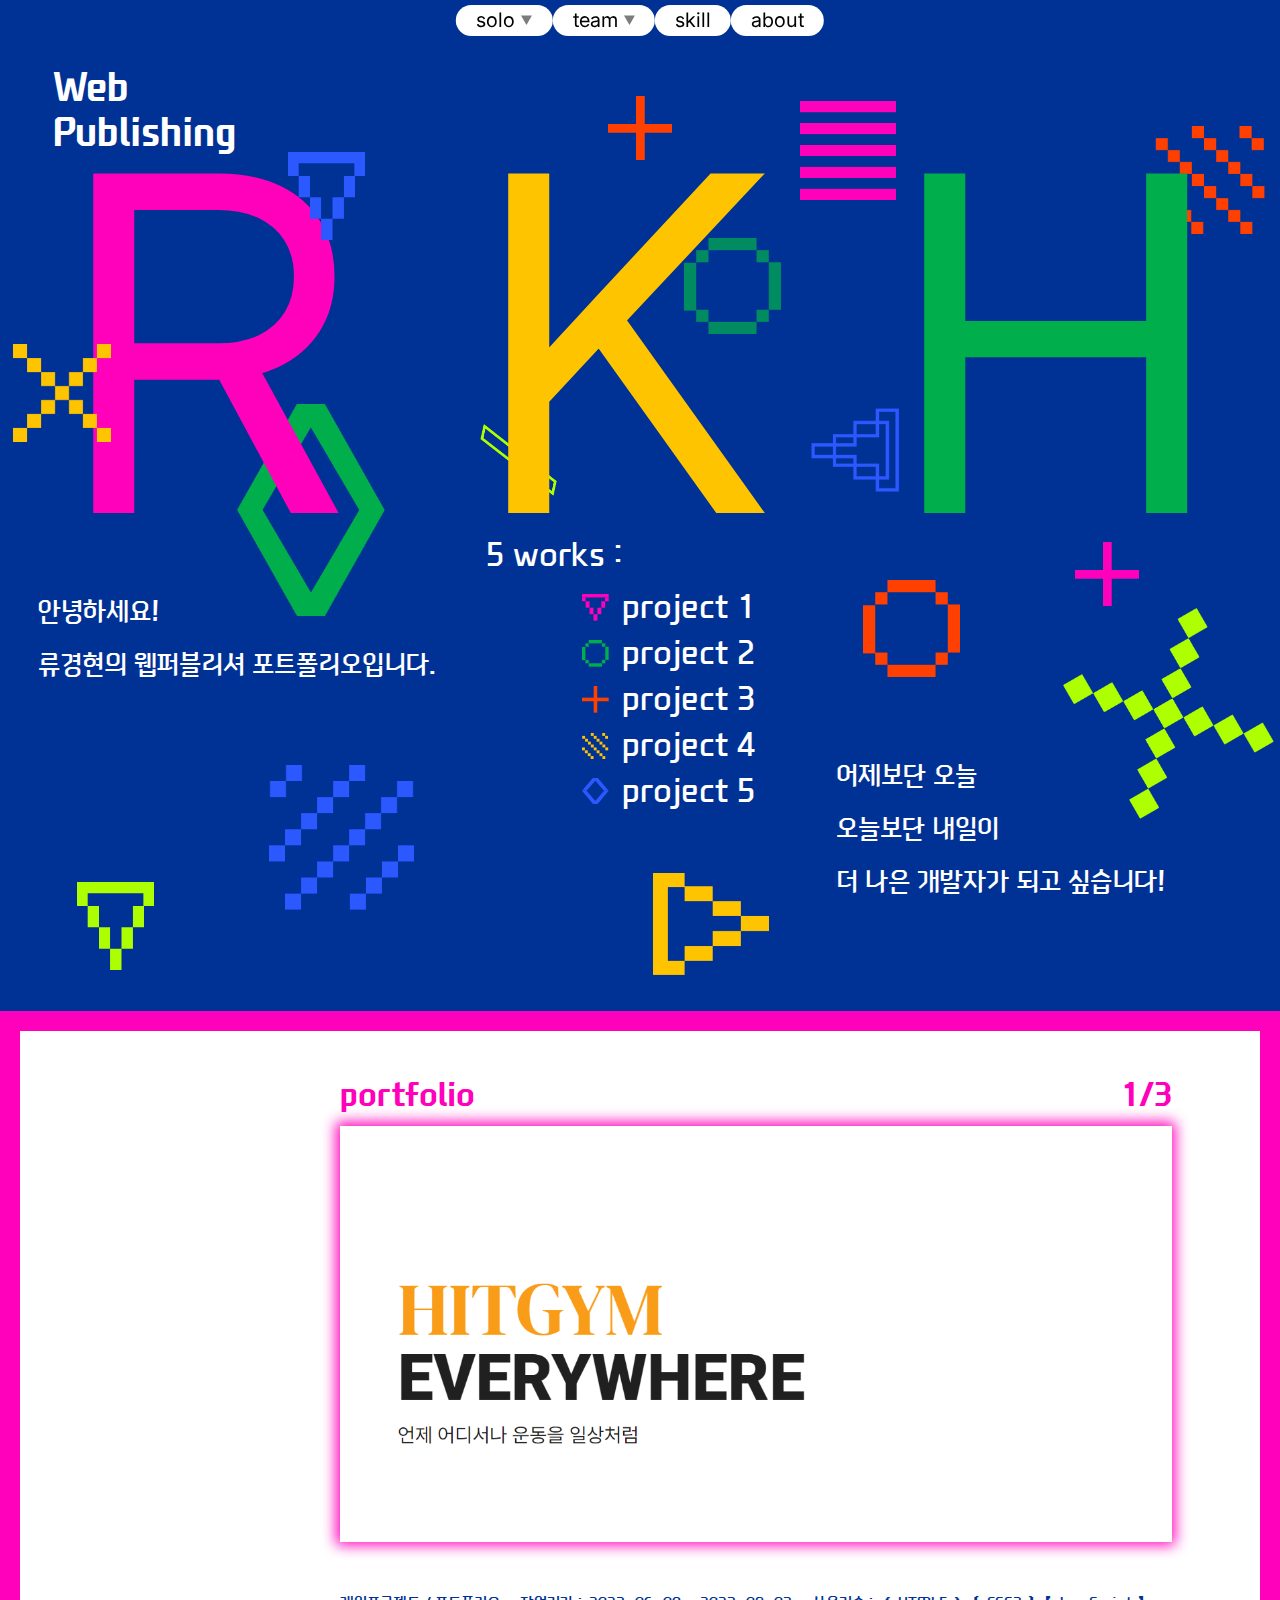
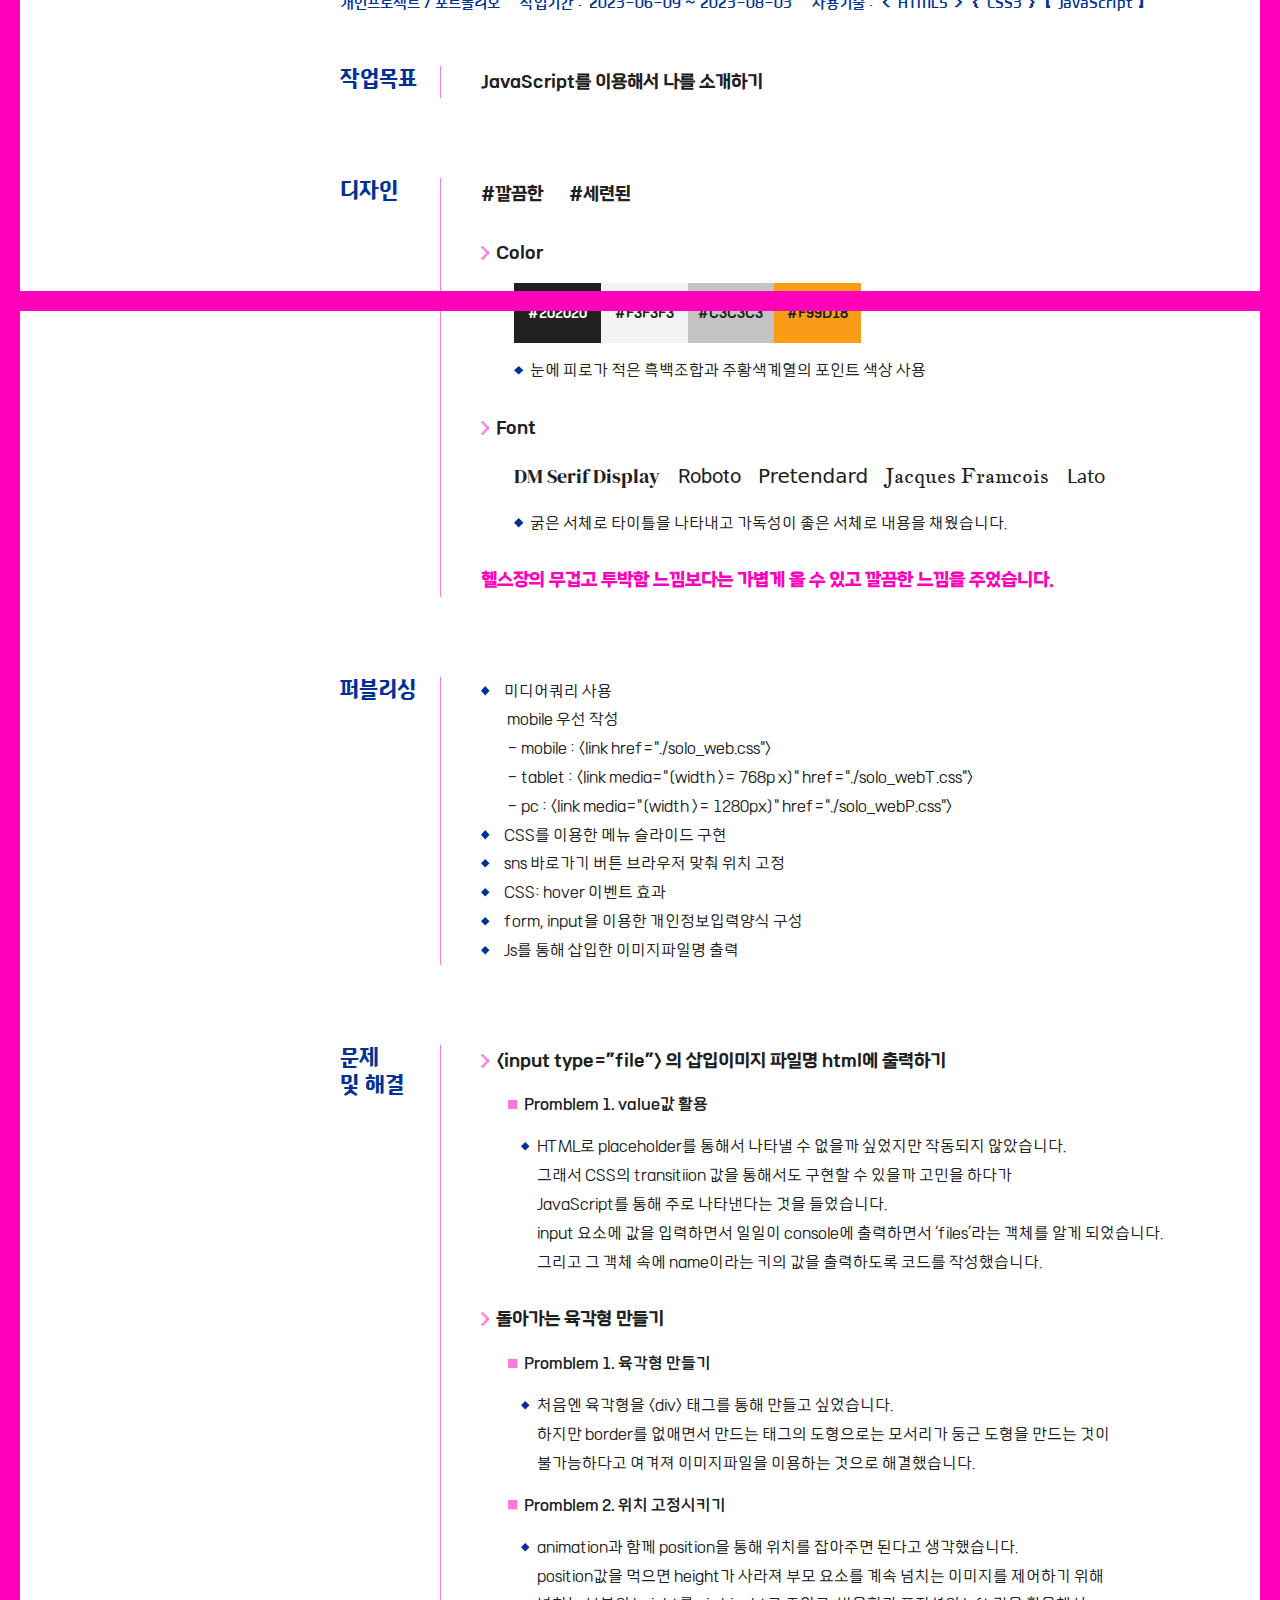
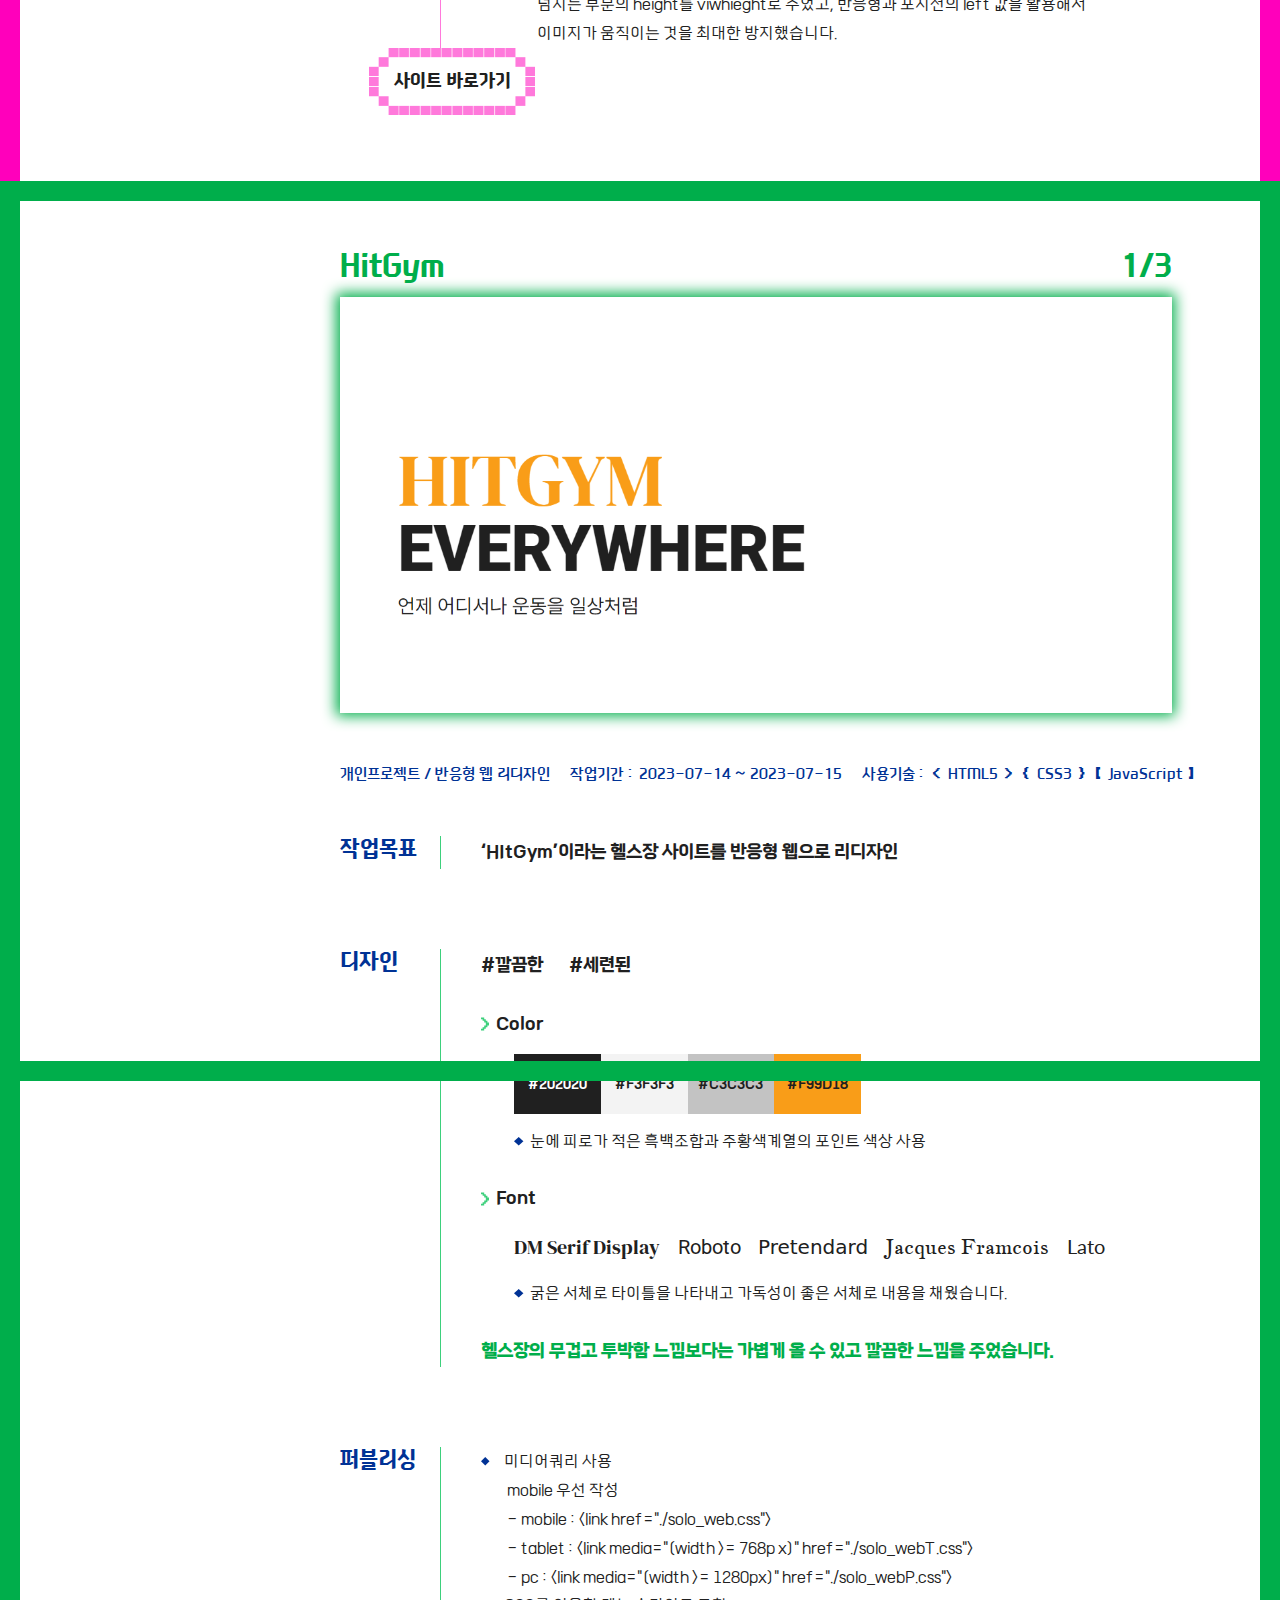
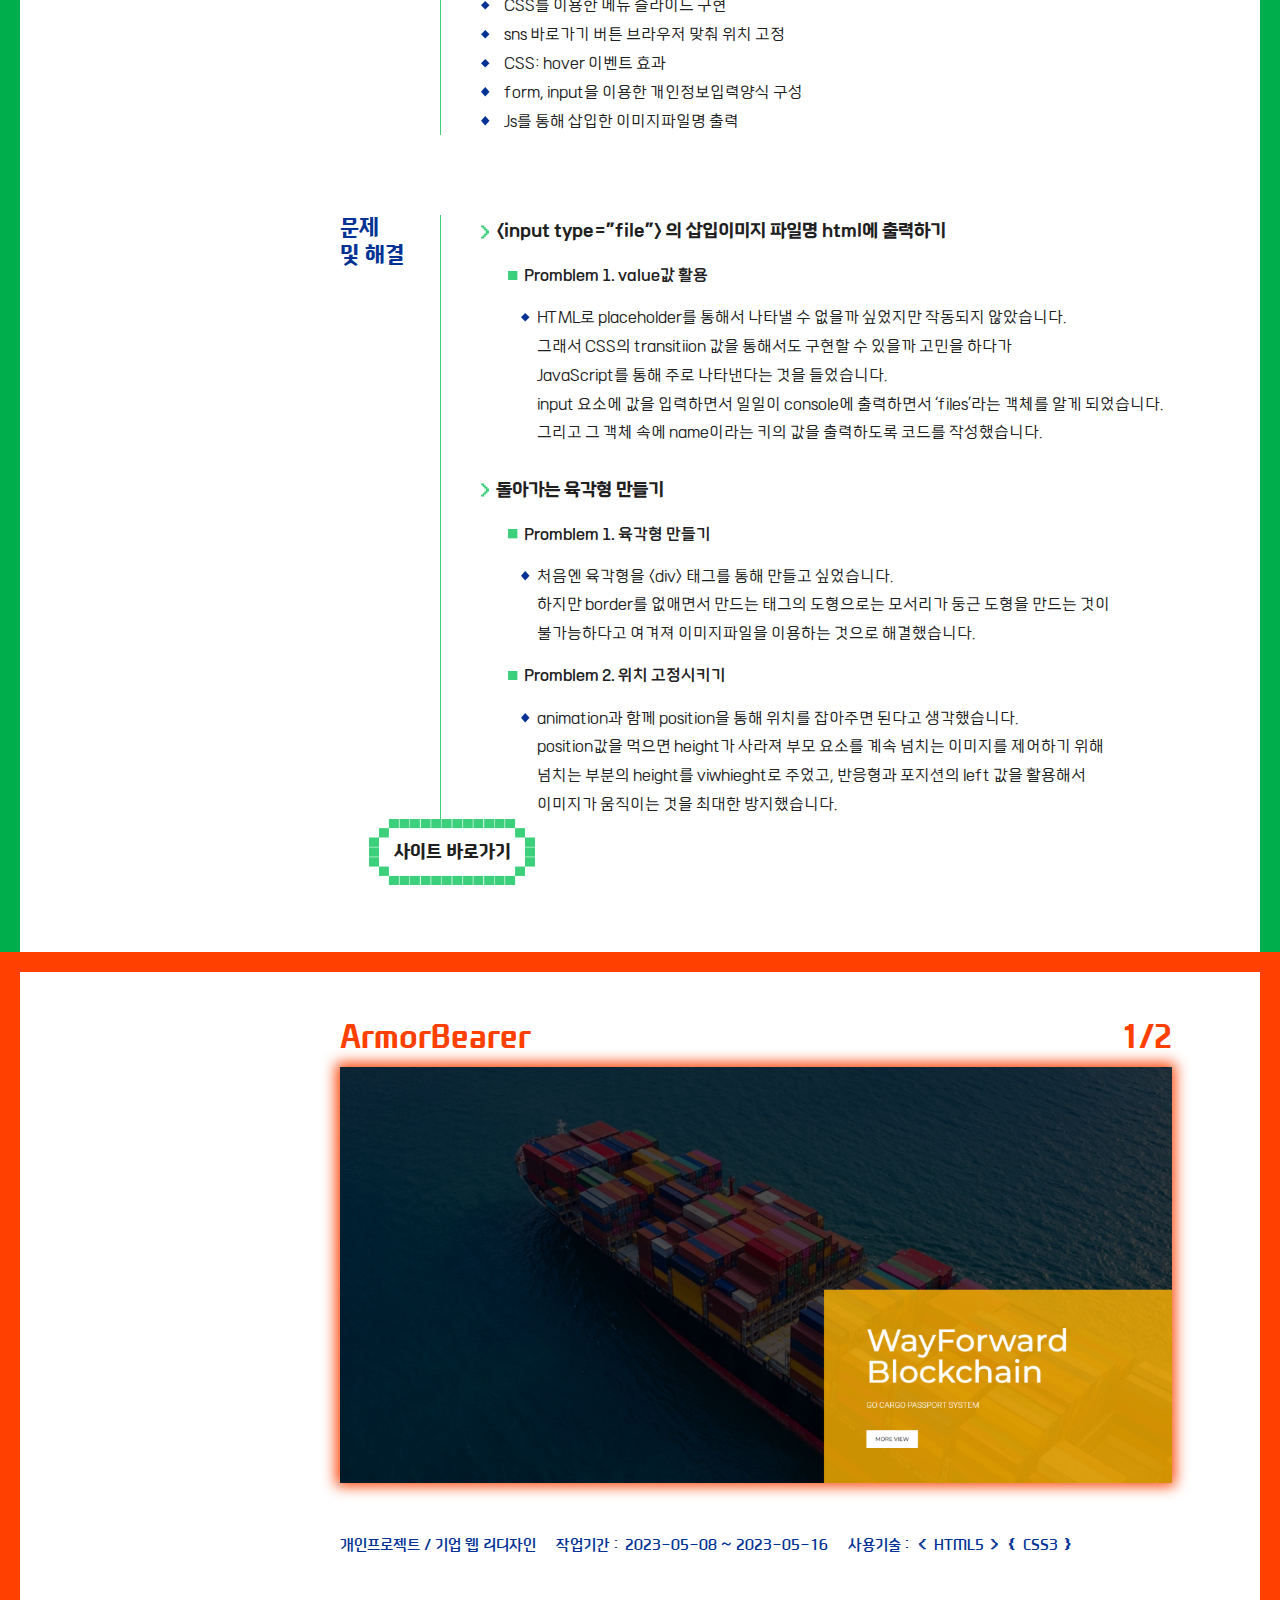
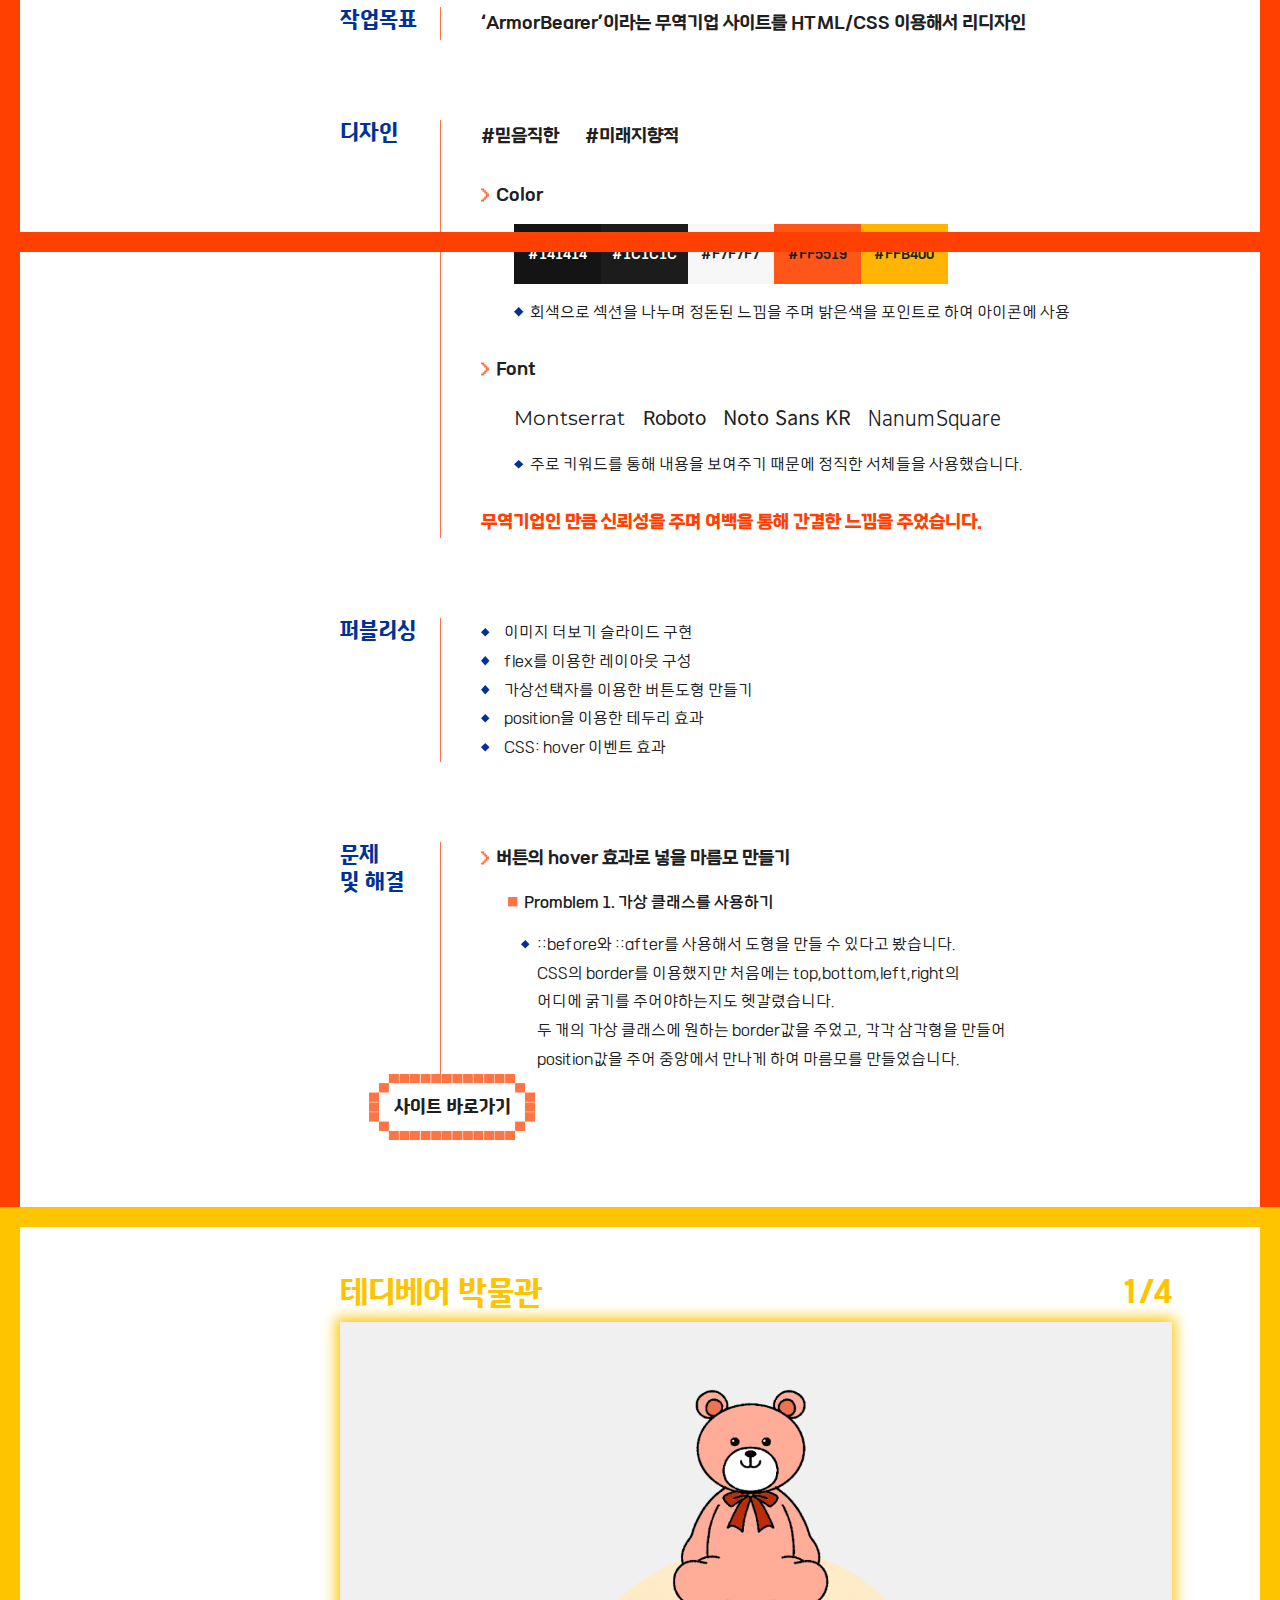
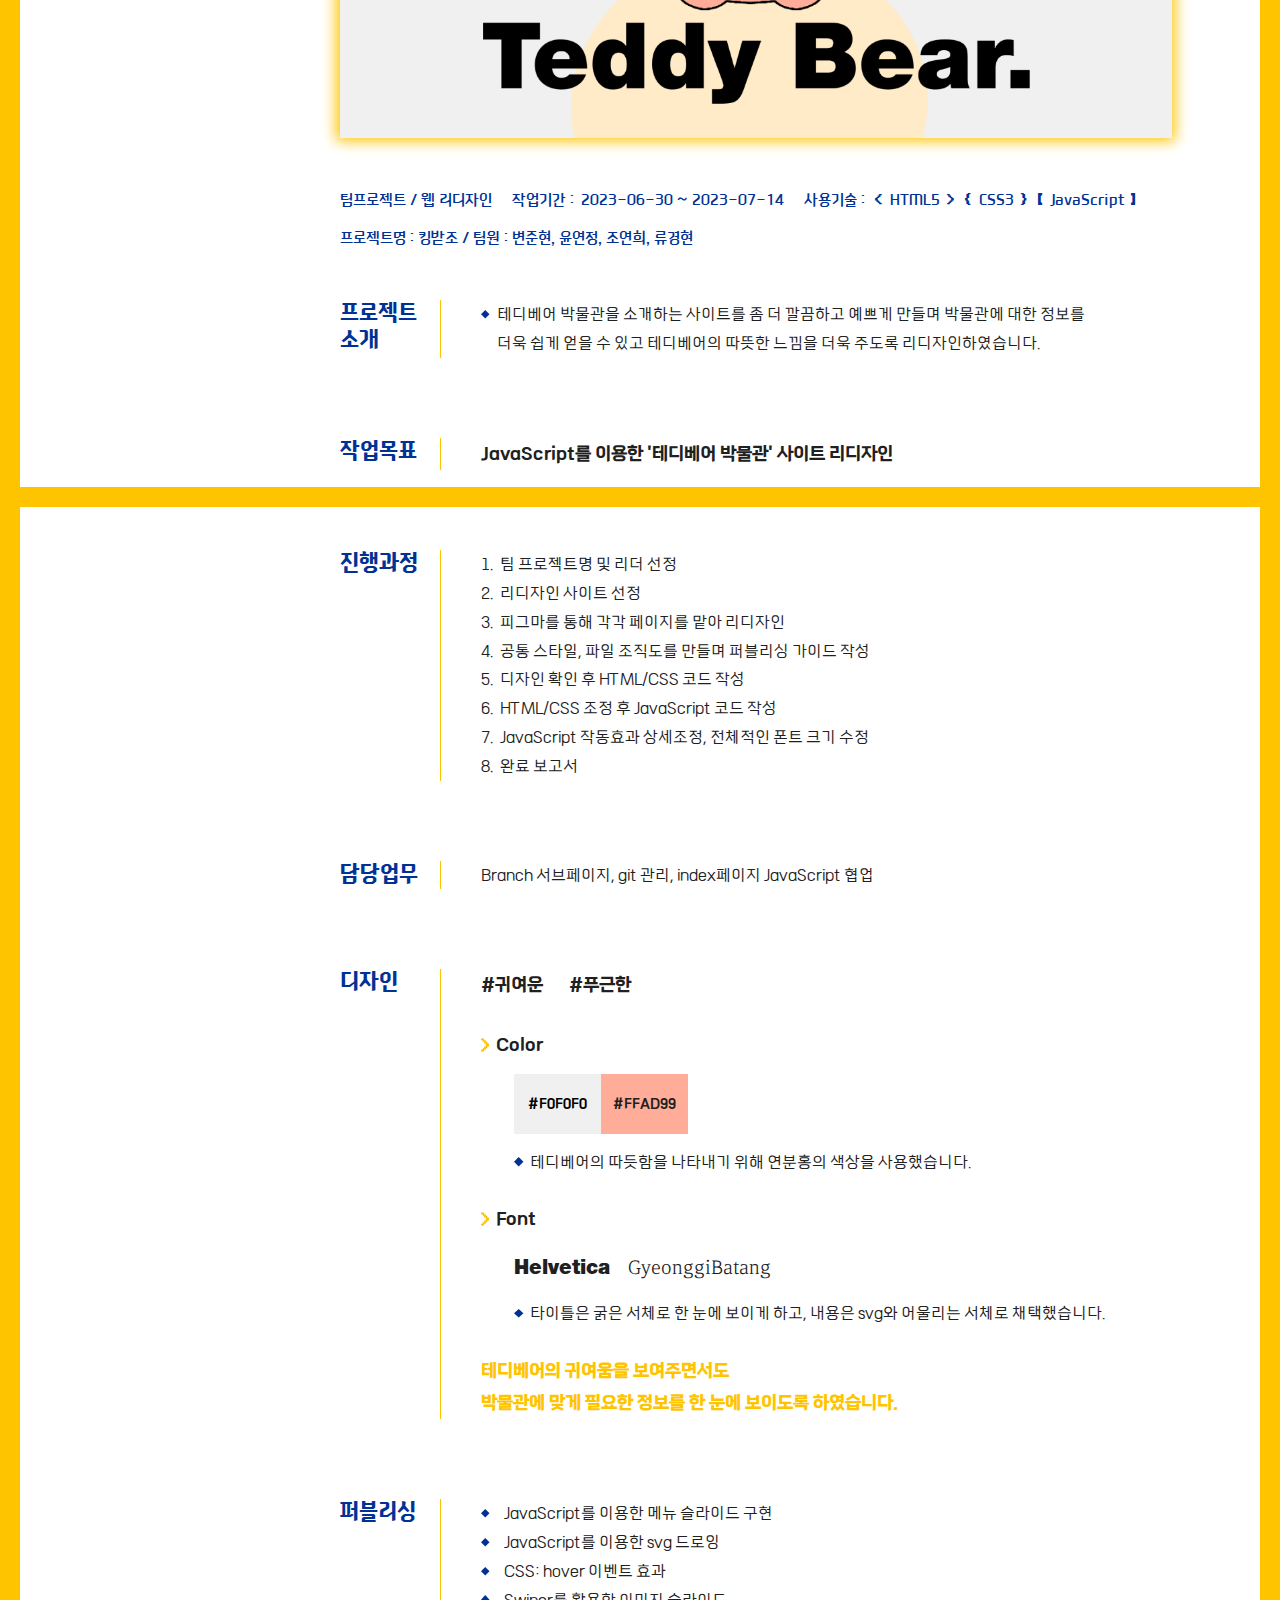
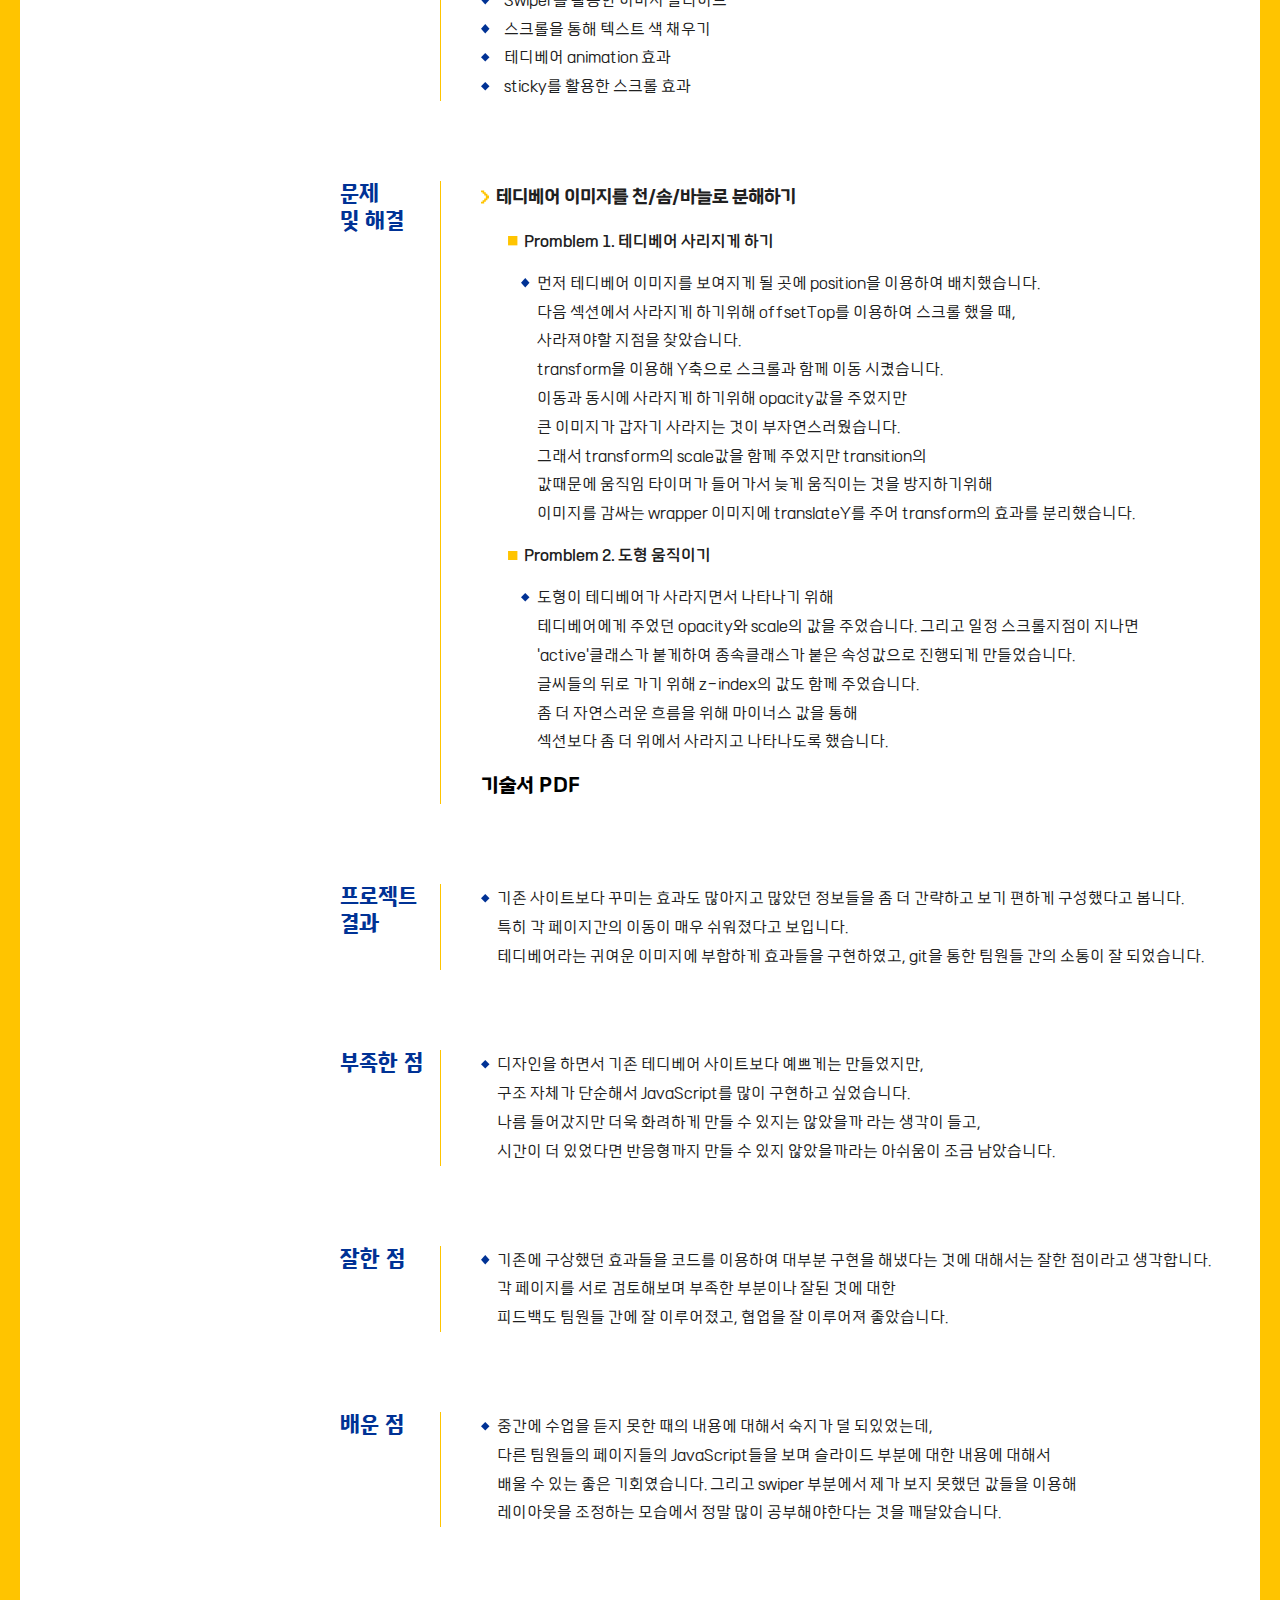
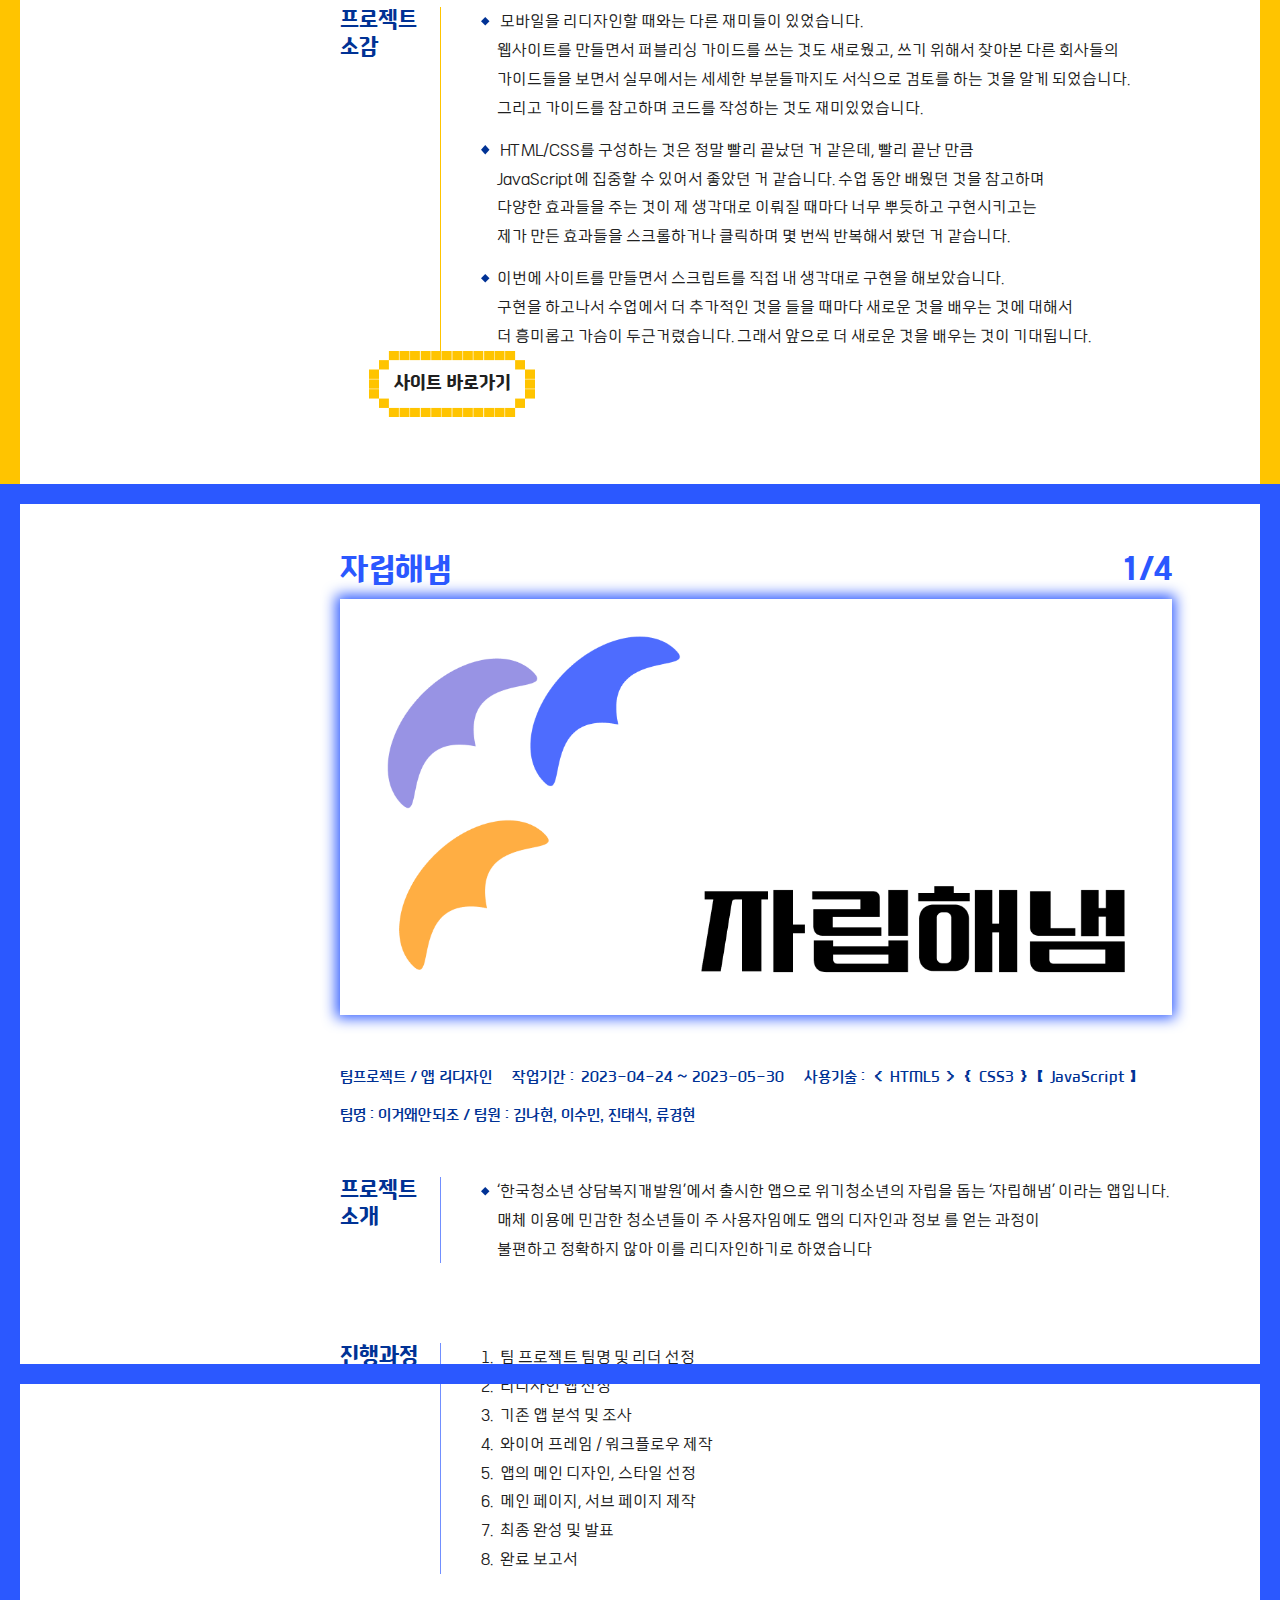
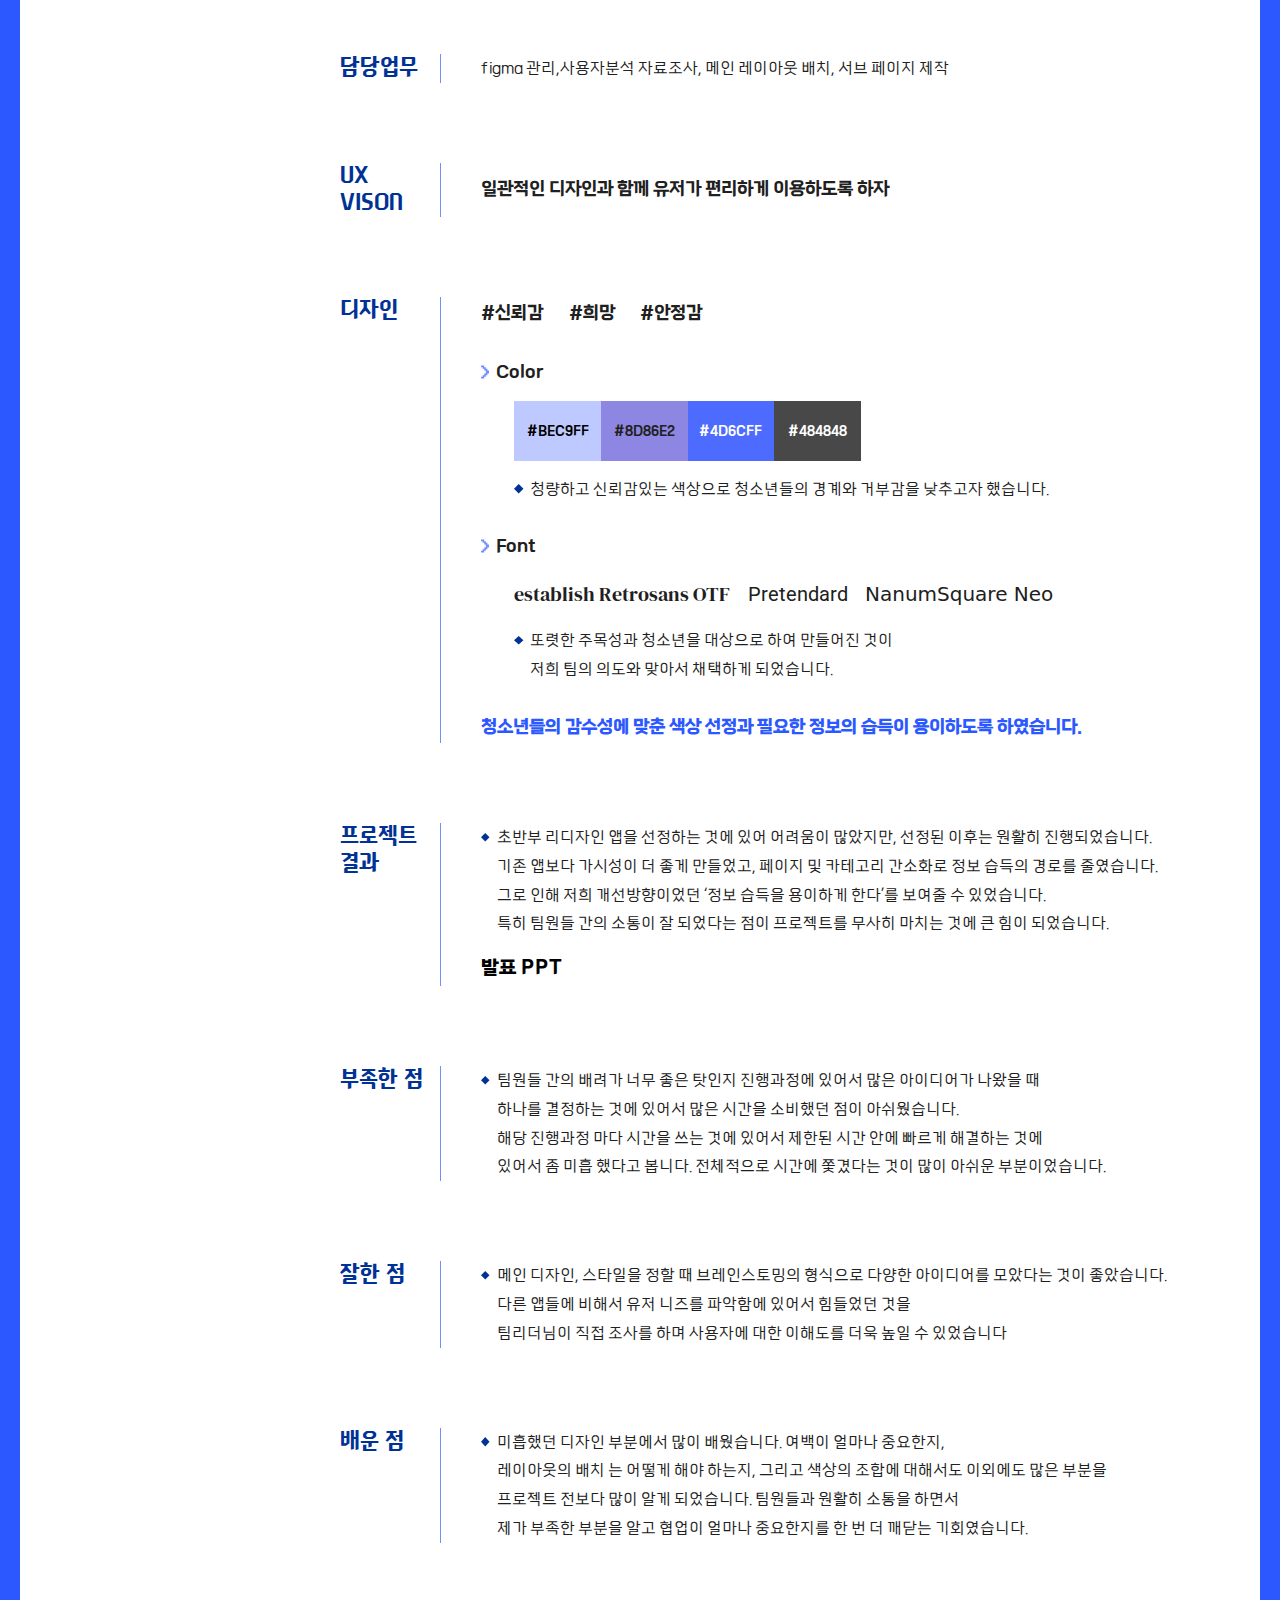
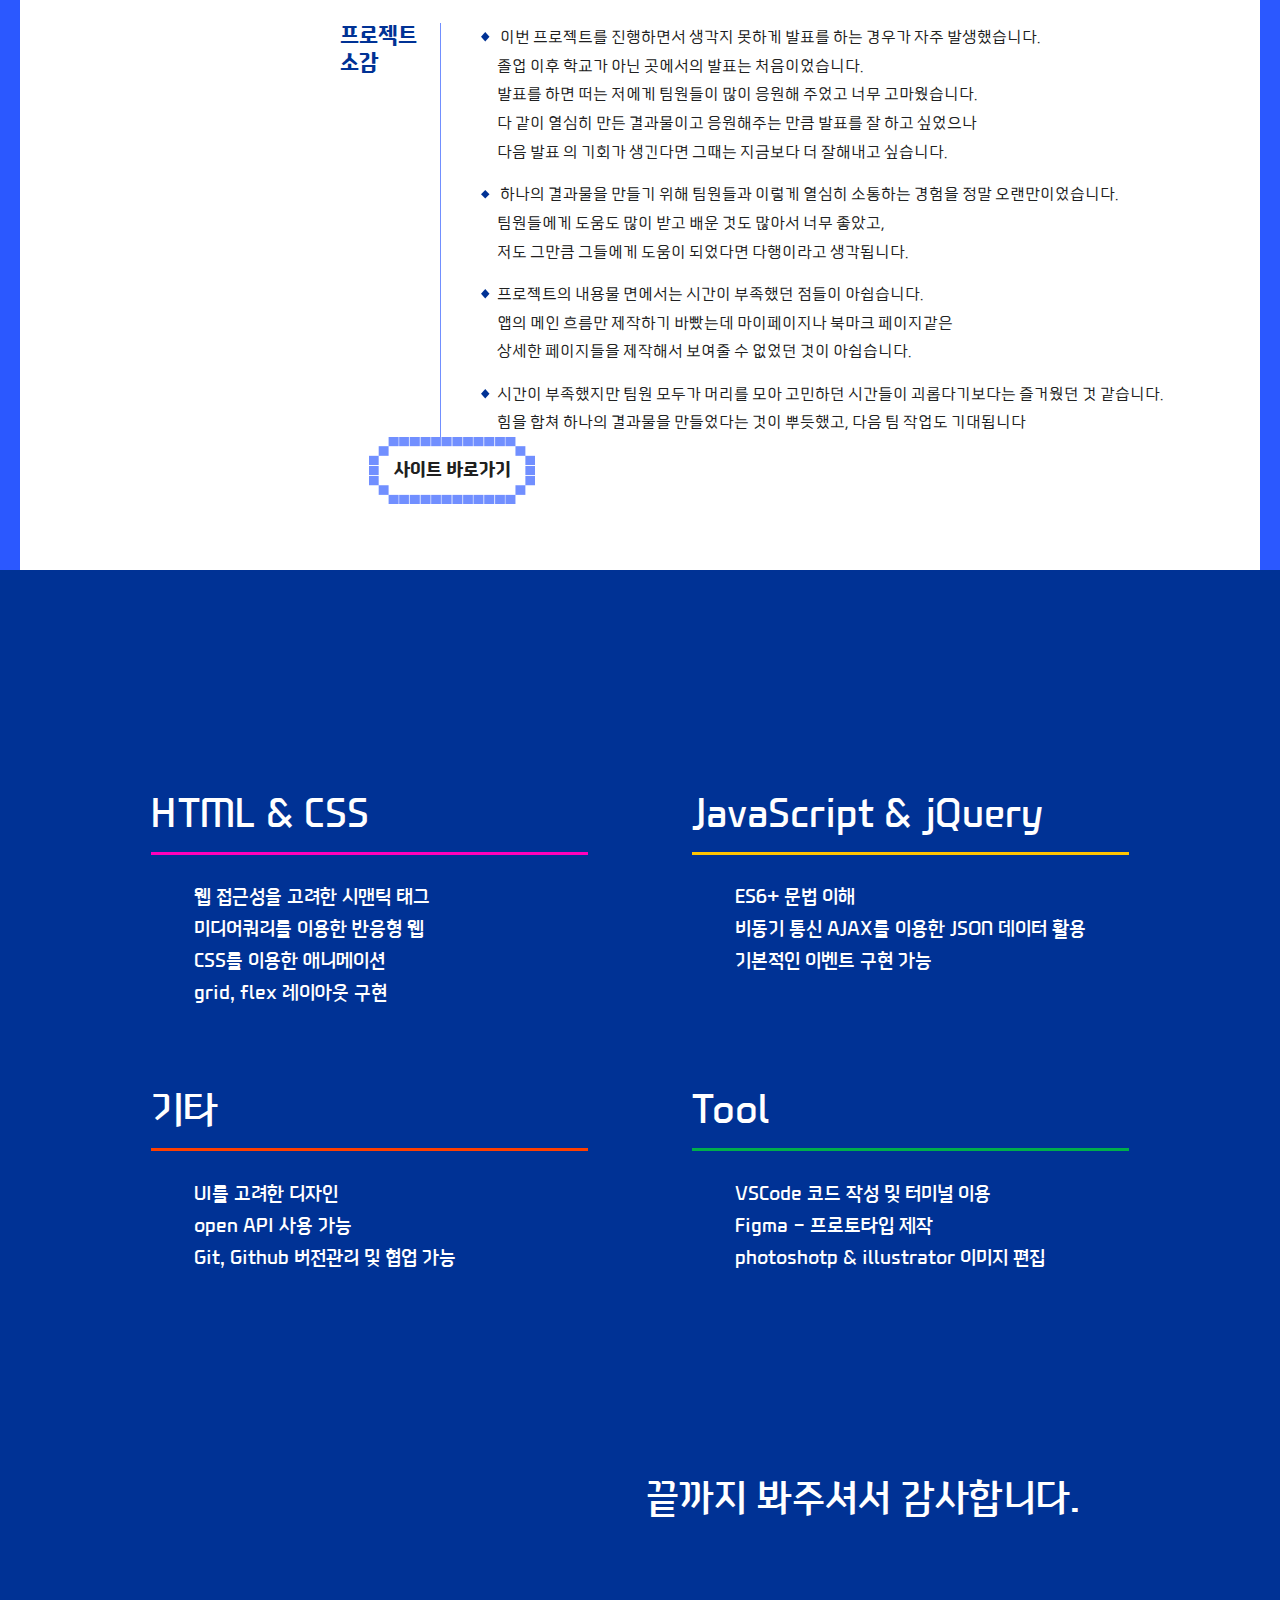
==== commit 20d1d20c: "230718 오후 수정" ====
--- a/index.html
+++ b/index.html
@@ -30,24 +30,59 @@
 
 <body>
   <div class="container">
+    <ul class="top-menu">
+      <li><span>solo</span>
+        <svg viewBox="0 0 17 15" xmlns="http://www.w3.org/2000/svg">
+          <path d="M8.5 15L16.7272 0.75H0.272758L8.5 15Z" />
+        </svg>
+      </li>
+      <li><span>team</span>
+        <svg viewBox="0 0 17 15" xmlns="http://www.w3.org/2000/svg">
+          <path d="M8.5 15L16.7272 0.75H0.272758L8.5 15Z" />
+        </svg>
+      </li>
+      <li><a href="#skill">skill</a></li>
+      <li><a href="#about">about</a></li>
+    </ul>
+    <div class="fixed">
+      <div class="list-fix solo-fixed">
+        <ol>
+          <li><a href="#project1">project 1</a></li>
+          <li><a href="#project2">project 2</a></li>
+          <li><a href="#project3">project 3</a></li>
+        </ol>
+      </div>
+      <div class="list-fix team-fixed">
+        <ol>
+          <li><a href="#project4">project 4</a></li>
+          <li><a href="#project5">project 5</a></li>
+        </ol>
+      </div>
+    </div>
+    <div class="up-button">
+      <svg viewBox="0 0 78 85" xmlns="http://www.w3.org/2000/svg">
+        <g>
+          <rect x="38.7778" width="15" height="15" transform="rotate(45 38.7778 0)" />
+          <rect x="52.9199" y="14.1426" width="15" height="15" transform="rotate(45 52.9199 14.1426)" />
+          <rect x="67.062" y="28.2842" width="15" height="15" transform="rotate(45 67.062 28.2842)" />
+        </g>
+        <g>
+          <rect x="38.7778" y="35" width="15" height="15" transform="rotate(45 38.7778 35)" />
+          <rect x="52.9199" y="49.1426" width="15" height="15" transform="rotate(45 52.9199 49.1426)" />
+          <rect x="67.062" y="63.2842" width="15" height="15" transform="rotate(45 67.062 63.2842)" />
+        </g>
+        <g>
+          <rect x="35.3555" y="24.748" width="15" height="15" transform="rotate(135 35.3555 24.748)" />
+          <rect x="21.2134" y="38.8906" width="15" height="15" transform="rotate(135 21.2134 38.8906)" />
+        </g>
+        <g>
+          <rect x="35.3555" y="59.748" width="15" height="15" transform="rotate(135 35.3555 59.748)" />
+          <rect x="21.2134" y="73.8906" width="15" height="15" transform="rotate(135 21.2134 73.8906)" />
+        </g>
+      </svg>
+
+    </div>
     <header>
-      <ul class="top-menu">
-        <li>solo
-          <ol>
-            <li><a href="#project1">project1</a></li>
-            <li><a href="#project2">project2</a></li>
-            <li><a href="#project3">project3</a></li>
-          </ol>
-        </li>
-        <li>team
-          <ol>
-            <li><a href="#project4">project4</a></li>
-            <li><a href="#project5">project5</a></li>
-          </ol>
-        </li>
-        <li><a href="#skill">skill</a></li>
-        <li><a href="#about">about</a></li>
-      </ul>
       <h2>web<span class="block">publishing</span></h2>
       <h1><span>r</span><span>k</span><span>h</span></h1>
       <p class="hello"><span class="block">안녕하세요!</span>류경현의 웹퍼블리셔 포트폴리오입니다.</p>
@@ -202,6 +237,7 @@
               <path d="M6.89054 19.2145H0.000135422L16.1971 38.4895H23.7139L6.89054 19.2145Z" />
             </svg>
             project 5</a></li>
+        <li><a href="#skill">to Skill</a> <span>/</span> <a href="#about">about me</a></li>
       </ol>
       <article class="project" id="project1">
         <div class="title"><span>Solo</span></div>
@@ -588,8 +624,21 @@
                   <span class="ramche">[</span><span>JavaScript</span><span class="ramche">]</span>
                 </span>
               </div>
+              <div class="team">
+                프로젝트명 : 킹받조 /
+                팀원 : 변준현, 윤연정, 조연희, 류경현
+              </div>
             </div>
             <div class="page-explain">
+              <div class="grid pt">
+                <h3>프로젝트 소개</h3>
+                <div class="description">
+                  <span class="low">테디베어 박물관을 소개하는 사이트를 좀 더 깔끔하고 예쁘게 만들며 박물관에 대한 정보를<span class="block">더욱 쉽게 얻을 수 있고
+                      테디베어의 따뜻한 느낌을 더욱 주도록
+                      리디자인하였습니다.</span>
+                  </span>
+                </div>
+              </div>
               <div class="grid goal">
                 <h3>작업목표</h3>
                 <div class="description">
@@ -692,6 +741,67 @@
                       주었습니다.</span><span class="block">좀 더 자연스러운 흐름을 위해 마이너스 값을 통해 </span><span class="block">섹션보다 좀 더
                       위에서 사라지고 나타나도록 했습니다.</span>
                   </p>
+                  <div class="pdf">
+                    <a href="./images/프로젝트_기술서.pdf" class="accent" target="_blank">기술서 PDF</a>
+                  </div>
+                </div>
+              </div>
+              <div class="grid result">
+                <h3>프로젝트 결과</h3>
+                <div class="description">
+                  <span class="low">기존 사이트보다 꾸미는 효과도 많아지고 많았던 정보들을 좀 더 간략하고 보기 편하게 구성했다고 봅니다. <span class="block">특히 각
+                      페이지간의 이동이 매우 쉬워졌다고
+                      보입니다.</span><span class="block">테디베어라는 귀여운 이미지에 부합하게 효과들을 구현하였고, git을 통한 팀원들 간의 소통이 잘
+                      되었습니다.</span>
+                </div>
+              </div>
+              <div class="grid less">
+                <h3>부족한 점</h3>
+                <div class="description">
+                  <span class="low">디자인을 하면서 기존 테디베어 사이트보다 예쁘게는 만들었지만, <span class="block">구조 자체가 단순해서 JavaScript를 많이
+                      구현하고 싶었습니다.</span><span class="block">나름 들어갔지만
+                      더욱 화려하게 만들 수 있지는 않았을까 라는 생각이 들고,</span><span class="block">시간이 더 있었다면 반응형까지 만들 수 있지 않았을까라는 아쉬움이 조금
+                      남았습니다.</span>
+                </div>
+              </div>
+              <div class="grid good">
+                <h3>잘한 점</h3>
+                <div class="description">
+                  <span class="low">기존에 구상했던 효과들을 코드를 이용하여 대부분 구현을 해냈다는 것에 대해서는 잘한 점이라고 생각합니다. <span class="block">각
+                      페이지를 서로 검토해보며 부족한 부분이나
+                      잘된 것에 대한 </span><span class="block">피드백도 팀원들 간에 잘 이루어졌고, 협업을 잘 이루어져 좋았습니다.</span>
+
+                </div>
+              </div>
+              <div class="grid learn">
+                <h3>배운 점</h3>
+                <div class="description">
+                  <span class="low">중간에 수업을 듣지 못한 때의 내용에 대해서 숙지가 덜 되있었는데, <span class="block">다른 팀원들의 페이지들의 JavaScript들을
+                      보며 슬라이드 부분에 대한 내용에
+                      대해서</span><span class="block">배울 수 있는 좋은 기회였습니다. 그리고 swiper 부분에서 제가 보지 못했던 값들을 이용해</span><span
+                      class="block">레이아웃을 조정하는 모습에서 정말 많이 공부해야한다는 것을 깨달았습니다.</span>
+                </div>
+              </div>
+              <div class="grid role">
+                <h3>프로젝트 소감</h3>
+                <div class="description">
+                  <span class="low">
+                    모바일을 리디자인할 때와는 다른 재미들이 있었습니다. <span class="block">웹사이트를 만들면서 퍼블리싱 가이드를 쓰는 것도 새로웠고, 쓰기 위해서 찾아본 다른
+                      회사들의 </span><span class="block">가이드들을 보면서 실무에서는
+                      세세한 부분들까지도 서식으로 검토를 하는 것을 알게 되었습니다.</span><span class="block">그리고 가이드를 참고하며 코드를 작성하는 것도
+                      재미있었습니다.</span><span class="block"></span>
+                  </span>
+                  <span class="low">
+                    HTML/CSS를 구성하는 것은 정말 빨리 끝났던 거 같은데, 빨리 끝난 만큼 <span class="block">JavaScript에 집중할 수 있어서 좋았던 거 같습니다. 수업
+                      동안 배웠던 것을 참고하며 </span><span class="block">다양한
+                      효과들을 주는 것이 제 생각대로 이뤄질 때마다 너무 뿌듯하고 구현시키고는</span><span class="block">제가 만든
+                      효과들을 스크롤하거나 클릭하며 몇 번씩 반복해서 봤던 거 같습니다.</span>
+                  </span>
+                  <span class="low">이번에 사이트를 만들면서 스크립트를 직접 내 생각대로 구현을 해보았습니다. <span class="block">구현을 하고나서 수업에서 더 추가적인
+                      것을 들을 때마다 새로운 것을 배우는
+                      것에 대해서</span><span class="block">더 흥미롭고 가슴이 두근거렸습니다. 그래서 앞으로 더 새로운 것을 배우는 것이 기대됩니다.</span><span
+                      class="block"></span>
+                  </span>
                 </div>
               </div>
             </div>
@@ -725,8 +835,21 @@
                   <span class="ramche">[</span><span>JavaScript</span><span class="ramche">]</span>
                 </span>
               </div>
+              <div class="team">
+                팀명 : 이거왜안되조 /
+                팀원 : 김나현, 이수민, 진태식, 류경현
+              </div>
             </div>
             <div class="page-explain">
+              <div class="grid pt">
+                <h3>프로젝트 소개</h3>
+                <div class="description">
+                  <span class="low">‘한국청소년 상담복지개발원’에서 출시한 앱으로 위기청소년의 자립을 돕는 ‘자립해냄’
+                    이라는 앱입니다.<span class="block">매체 이용에 민감한 청소년들이 주 사용자임에도 앱의 디자인과 정보
+                      를 얻는 과정이</span><span class="block">불편하고 정확하지 않아 이를 리디자인하기로 하였습니다</span><span class="block"></span>
+                  </span>
+                </div>
+              </div>
               <div class="grid process">
                 <h3>진행과정</h3>
                 <div class="description">
@@ -787,63 +910,69 @@
                   <h4 class="accent">청소년들의 감수성에 맞춘 색상 선정과 필요한 정보의 습득이 용이하도록 하였습니다.</h4>
                 </div>
               </div>
-              <!-- <div class="grid publishing">
-                <h3>퍼블리싱</h3>
-                <div class="description">
-                  <ul>
-                    <li class="low">미디어쿼리 사용
-                      <ul class="indent">
-                        <li>mobile 우선 작성</li>
-                        <li>- mobile : &lt;link href="./solo_web.css"&gt;</li>
-                        <li>- tablet : &lt;link media="(width >= 768p x)" href="./solo_webT.css"&gt;</li>
-                        <li>- pc : &lt;link media="(width >= 1280px)" href="./solo_webP.css"&gt; </li>
-                      </ul>
-                    </li>
-                    <li class="low">CSS를 이용한 메뉴 슬라이드 구현</li>
-                    <li class="low">sns 바로가기 버튼 브라우저 맞춰 위치 고정</li>
-                    <li class="low">CSS: hover 이벤트 효과</li>
-                    <li class="low">form, input을 이용한 개인정보입력양식 구성</li>
-                    <li class="low">Js를 통해 삽입한 이미지파일명 출력</li>
-                  </ul>
-                </div>
-              </div> -->
-              <!-- <div class="grid problem">
-                <h3>문제<span class="block">및 해결</span></h3>
-                <div class="description">
-                  <h4 class="flex-center"><svg class="high" viewBox="0 0 10 16" xmlns="http://www.w3.org/2000/svg">
-                      <path d="M0 14H2V12H4V10H6V6H4V4H2V2H0V-9.53674e-07H4V2H6V4H8V6H10V10H8V12H6V14H4V16H0V14Z" />
-                    </svg>&lt;input type=”file”&gt; 의 삽입이미지 파일명 html에 출력하기</h4>
-                  <h5 class="flex-center">
-                    <svg class="medium" viewBox="0 0 16 15" fill="none" xmlns="http://www.w3.org/2000/svg">
-                      <rect x="15.0713" width="15" height="15" transform="rotate(90 15.0713 0)" />
-                    </svg>
-                    Promblem 1. value값 활용
-                  </h5>
-                  <p class="low">HTML로 placeholder를 통해서 나타낼 수 없을까 싶었지만 작동되지 않았습니다.<span class="block">그래서 CSS의
-                      transitiion 값을 통해서도 구현할 수 있을까 고민을 하다가</span><span class="block">JavaScript를 통해 주로 나타낸다는 것을
-                      들었습니다.</span><span class="block">input 요소에 값을 입력하면서 일일이 console에 출력하면서 ‘files’라는 객체를 알게
-                      되었습니다.</span><span class="block">그리고 그 객체 속에 name이라는 키의 값을 출력하도록 코드를 작성했습니다.</span>
-                  </p>
-                  <h4 class="flex-center"><svg class="high" viewBox="0 0 10 16" xmlns="http://www.w3.org/2000/svg">
-                      <path d="M0 14H2V12H4V10H6V6H4V4H2V2H0V-9.53674e-07H4V2H6V4H8V6H10V10H8V12H6V14H4V16H0V14Z" />
-                    </svg>돌아가는 육각형 만들기</h4>
-                  <h5 class="flex-center"><svg class="medium" viewBox="0 0 16 15" fill="none"
-                      xmlns="http://www.w3.org/2000/svg">
-                      <rect x="15.0713" width="15" height="15" transform="rotate(90 15.0713 0)" />
-                    </svg>Promblem 1. 육각형 만들기</h5>
-                  <p class="low">처음엔 육각형을 &lt;div&gt; 태그를 통해 만들고 싶었습니다.<span class="block">하지만 border를 없애면서 만드는 태그의
-                      도형으로는 모서리가 둥근 도형을 만드는 것이</span><span class="block">불가능하다고 여겨져 이미지파일을 이용하는 것으로 해결했습니다.</span>
-                  </p>
-                  <h5 class="flex-center"><svg class="medium" viewBox="0 0 16 15" fill="none"
-                      xmlns="http://www.w3.org/2000/svg">
-                      <rect x="15.0713" width="15" height="15" transform="rotate(90 15.0713 0)" />
-                    </svg>Promblem 2. 위치 고정시키기</h5>
-                  <p class="low">animation과 함께 position을 통해 위치를 잡아주면 된다고 생각했습니다.<span class="block">position값을 먹으면
-                      height가 사라져 부모 요소를 계속 넘치는 이미지를 제어하기 위해</span><span class="block">넘치는 부분의 height를 viwhieght로 주었고,
-                      반응형과 포지션의 left 값을 활용해서</span><span class="block">이미지가 움직이는 것을 최대한 방지했습니다.</span>
-                  </p>
-                </div>
-              </div> -->
+              <div class="grid result">
+                <h3>프로젝트 결과</h3>
+                <div class="description">
+                  <span class="low">초반부 리디자인 앱을 선정하는 것에 있어 어려움이 많았지만, 선정된 이후는 원활히 진행되었습니다. <span class="block">기존 앱보다
+                      가시성이 더 좋게 만들었고, 페이지 및 카테고리 간소화로 정보 습득의 경로를 줄였습니다.</span><span class="block">그로 인해 저희 개선방향이었던 ‘정보
+                      습득을 용이하게 한다’를 보여줄 수 있었습니다.</span><span class="block">특히 팀원들 간의 소통이 잘 되었다는 점이 프로젝트를 무사히 마치는 것에 큰 힘이
+                      되었습니다.</span></span>
+                  <div class="pdf">
+                    <a href="./images/프로젝트_기술서.pdf" class="accent" target="_blank">발표 PPT</a>
+                  </div>
+                </div>
+              </div>
+              <div class="grid less">
+                <h3>부족한 점</h3>
+                <div class="description">
+                  <span class="low">팀원들 간의 배려가 너무 좋은 탓인지 진행과정에 있어서 많은 아이디어가 나왔을 때 <span class="block">하나를 결정하는 것에 있어서 많은
+                      시간을 소비했던 점이 아쉬웠습니다.</span><span class="block">해당 진행과정
+                      마다 시간을 쓰는 것에 있어서 제한된 시간 안에 빠르게 해결하는 것에 </span><span class="block">있어서 좀 미흡
+                      했다고 봅니다. 전체적으로 시간에 쫓겼다는 것이 많이 아쉬운 부분이었습니다.</span>
+                  </span>
+                </div>
+              </div>
+              <div class="grid good">
+                <h3>잘한 점</h3>
+                <div class="description">
+                  <span class="low">메인 디자인, 스타일을 정할 때 브레인스토밍의 형식으로 다양한 아이디어를 모았다는
+                    것이 좋았습니다. <span class="block">다른 앱들에 비해서 유저 니즈를 파악함에 있어서 힘들었던 것을</span> <span class="block">팀리더님이 직접
+                      조사를 하며 사용자에 대한 이해도를 더욱 높일 수 있었습니다</span></span>
+                </div>
+              </div>
+              <div class="grid learn">
+                <h3>배운 점</h3>
+                <div class="description">
+                  <span class="low">미흡했던 디자인 부분에서 많이 배웠습니다. 여백이 얼마나 중요한지, <span class="block">레이아웃의 배치
+                      는 어떻게 해야 하는지, 그리고 색상의 조합에 대해서도 이외에도 많은 부분을</span><span class="block">프로젝트
+                      전보다 많이 알게 되었습니다. 팀원들과 원활히 소통을 하면서</span><span class="block">제가 부족한 부분을 알고
+                      협업이 얼마나 중요한지를 한 번 더 깨닫는 기회였습니다.</span></span>
+
+                </div>
+              </div>
+              <div class="grid review">
+                <h3>프로젝트 소감</h3>
+                <div class="description">
+                  <span class="low">
+                    이번 프로젝트를 진행하면서 생각지 못하게 발표를 하는 경우가 자주 발생했습니다. <span class="block">졸업 이후 학교가 아닌 곳에서의 발표는
+                      처음이었습니다.</span><span class="block">발표를 하면 떠는 저에게 팀원들이 많이 응원해 주었고 너무 고마웠습니다.</span><span
+                      class="block">다 같이 열심히 만든 결과물이고 응원해주는 만큼 발표를 잘 하고 싶었으나</span><span class="block"> </span><span
+                      class="block">다음
+                      발표 의 기회가 생긴다면 그때는 지금보다 더 잘해내고 싶습니다.</span>
+                  </span>
+                  <span class="low">
+                    하나의 결과물을 만들기 위해 팀원들과 이렇게 열심히 소통하는 경험을 정말 오랜만이었습니다. <span class="block">팀원들에게 도움도 많이 받고
+                      배운 것도 많아서 너무 좋았고,</span><span class="block">저도 그만큼 그들에게 도움이 되었다면 다행이라고 생각됩니다.</span>
+                  </span>
+                  <span class="low">프로젝트의 내용물 면에서는 시간이 부족했던 점들이 아쉽습니다.<span class="block">앱의 메인
+                      흐름만
+                      제작하기 바빴는데 마이페이지나 북마크 페이지같은</span><span class="block"> 상세한 페이지들을 제작해서 보여줄 수 없었던 것이 아쉽습니다.</span>
+                  </span>
+                  <span class="low">시간이 부족했지만 팀원 모두가 머리를 모아 고민하던 시간들이
+                    괴롭다기보다는 즐거웠던 것 같습니다.<span class="block">힘을 합쳐 하나의 결과물을 만들었다는 것이 뿌듯했고, 다음 팀
+                      작업도 기대됩니다</span></span>
+                </div>
+              </div>
             </div>
             <a href="" class="site-enter">사이트 바로가기<span class="button-deco"><span></a>
           </div>
--- a/index.css
+++ b/index.css
@@ -22,6 +22,7 @@
   background-color: #ff00bb;
   z-index: 9;
 }
+
 figure figcaption {
   color: #ff00bb;
 }
@@ -88,33 +89,118 @@
 a {
   display: block;
 }
+.container .up-button {
+  position: fixed;
+  bottom: 4vh;
+  right: 2.2vw;
+  width: 4.01vw;
+  aspect-ratio: 78 / 85;
+  z-index: 99;
+  cursor: pointer;
+  pointer-events: none;
+}
+.container .up-button svg {
+  fill: #003295;
+  opacity: 0.5;
+}
+.container .up-button svg:hover {
+  opacity: 1;
+}
+.container .top-menu {
+  display: flex;
+  justify-content: center;
+  padding: 5px 0 20px;
+  position: fixed;
+  top: 0;
+  left: 50%;
+  transform: translate(-50%);
+  color: #000;
+  vertical-align: middle;
+  z-index: 9999;
+  transition: 0.3s;
+}
+.container .top-menu.show {
+  transform: translate(-50%, -3.646vw);
+}
+.container .top-menu li {
+  background-color: #fff;
+  font-family: 'Inter', sans-serif;
+  padding: 0.26vw 1.563vw;
+  border-radius: 100px;
+  font-size: 1.563vw;
+  display: flex;
+  justify-content: space-between;
+  align-items: center;
+  text-align: right;
+  gap: 0.5vw;
+  cursor: pointer;
+}
+.container .top-menu li:hover,
+.container .top-menu li:hover svg {
+  color: #ff4000;
+  fill: #ff4000;
+}
+.container .top-menu li:nth-child(1).listOn,
+.container .top-menu li:nth-child(2).listOn {
+  color: #fff;
+  fill: #fff;
+  background-color: #ff4000;
+}
+.container .top-menu li:nth-child(1).listOn svg,
+.container .top-menu li:nth-child(2).listOn svg {
+  fill: #fff;
+  transform: rotate(180deg);
+}
+.container .top-menu li svg {
+  fill: #7c7c7c;
+  width: 0.885vw;
+}
+.container .list-fix {
+  /* display: none; */
+  position: fixed;
+  background-color: #ffffffb7;
+  backdrop-filter: blur(10px);
+  width: 100%;
+  height: 100%;
+  top: 0;
+  left: 0;
+  z-index: 999;
+}
+.container .solo-fixed {
+  display: none;
+}
+.container .team-fixed {
+  display: none;
+}
+.container .list-fix ol,
+.container .list-fix ol li {
+  margin: 0;
+}
+.container .team-fixed ol,
+.container .solo-fixed ol {
+  position: absolute;
+  z-index: 999;
+  top: 5.208vw;
+  left: 35%;
+  font-size: 5vw;
+  font-family: 'inter', sans-serif;
+  font-weight: 300;
+}
+.container .team-fixed ol a:hover,
+.container .solo-fixed ol a:hover {
+  color: #ff4000;
+  opacity: 1;
+}
+.container .team-fixed ol {
+  left: 42%;
+}
+
 header {
   position: relative;
   height: 78.958vw;
   background-color: #003295;
   padding-top: 5.208vw;
   color: white;
-}
-
-header .top-menu {
-  display: flex;
-  justify-content: center;
-  padding: 5px 0 20px;
-  position: absolute;
-  top: 0;
-  left: 50%;
-  transform: translateX(-50%);
-  color: #000;
-}
-header .top-menu li {
-  background-color: #fff;
-  font-family: 'Inter', sans-serif;
-  padding: 0.26vw 1.563vw;
-  border-radius: 100px;
-  font-size: 1.563vw;
-}
-header .top-menu ol {
-  display: none;
 }
 
 header h2 {
@@ -432,6 +518,10 @@
   margin-left: 0;
   margin-bottom: 0;
 }
+main .side-menu li span {
+  color: #003295;
+  opacity: 0.5;
+}
 main .side-menu li a {
   color: #003295;
   fill: #003295;
@@ -443,6 +533,10 @@
 main .side-menu li a:hover {
   opacity: 1;
 }
+main .side-menu li:last-child a {
+  margin-top: 1vw;
+  display: inline-block;
+}
 /* 프로젝트 형식 */
 main .content-box .imsi-image {
   height: 100vh;
@@ -473,6 +567,7 @@
 main .text .img-explain {
   font-size: 1.25vw;
   display: flex;
+  flex-wrap: wrap;
   gap: 1.563vw;
 }
 main .text .img-explain .period > span,
@@ -509,7 +604,7 @@
   border-left: 0.104vw solid #ff79db;
   padding-left: 3.125vw;
   font-weight: 200;
-  line-height: 1.5;
+  line-height: 1.8;
 }
 main .text .page-explain .description .flex-center {
   display: flex;
@@ -639,7 +734,8 @@
   font-weight: 700;
   position: absolute;
   bottom: 5.208vw;
-  right: 2.604vw;
+  /* right: 2.604vw; */
+  right: 56.604vw;
   color: #202020;
   transition: 1.5s;
 }
@@ -758,6 +854,22 @@
 main #project4 .text .page-explain .process ol li span {
   padding-left: 0.521vw;
 }
+main #project4 .text .page-explain .description .block {
+  padding-left: 1.25vw;
+}
+main #project4 .text .page-explain .design .description .block {
+  padding-left: 0;
+}
+main #project4 .text .page-explain .problem .description .accent {
+  display: inline-block;
+  font-size: 1.5vw;
+  color: #000;
+}
+main #project4 .text .page-explain .problem .description .accent:hover {
+  color: #f99d18;
+  text-decoration: underline;
+  text-underline-offset: 0.521vw;
+}
 /* 5 */
 main #project5 .site-enter .button-deco {
   background-image: url('./images/site_button5.png');
@@ -790,8 +902,10 @@
   background-color: #484848;
   color: white;
 }
-main #project5 .text .page-explain .design .description .block {
+main #project5 .text .page-explain .description .block {
   padding-left: 1.25vw;
+}
+main .text .page-explain .description .low {
 }
 
 main #project5 .text .page-explain .process ol,
@@ -800,6 +914,16 @@
 }
 main #project5 .text .page-explain .process ol li span {
   padding-left: 0.521vw;
+}
+main #project5 .text .page-explain .result .description .accent {
+  display: inline-block;
+  font-size: 1.5vw;
+  color: #000;
+}
+main #project5 .text .page-explain .result .description .accent:hover {
+  color: #718fff;
+  text-decoration: underline;
+  text-underline-offset: 0.521vw;
 }
 
 main .title {
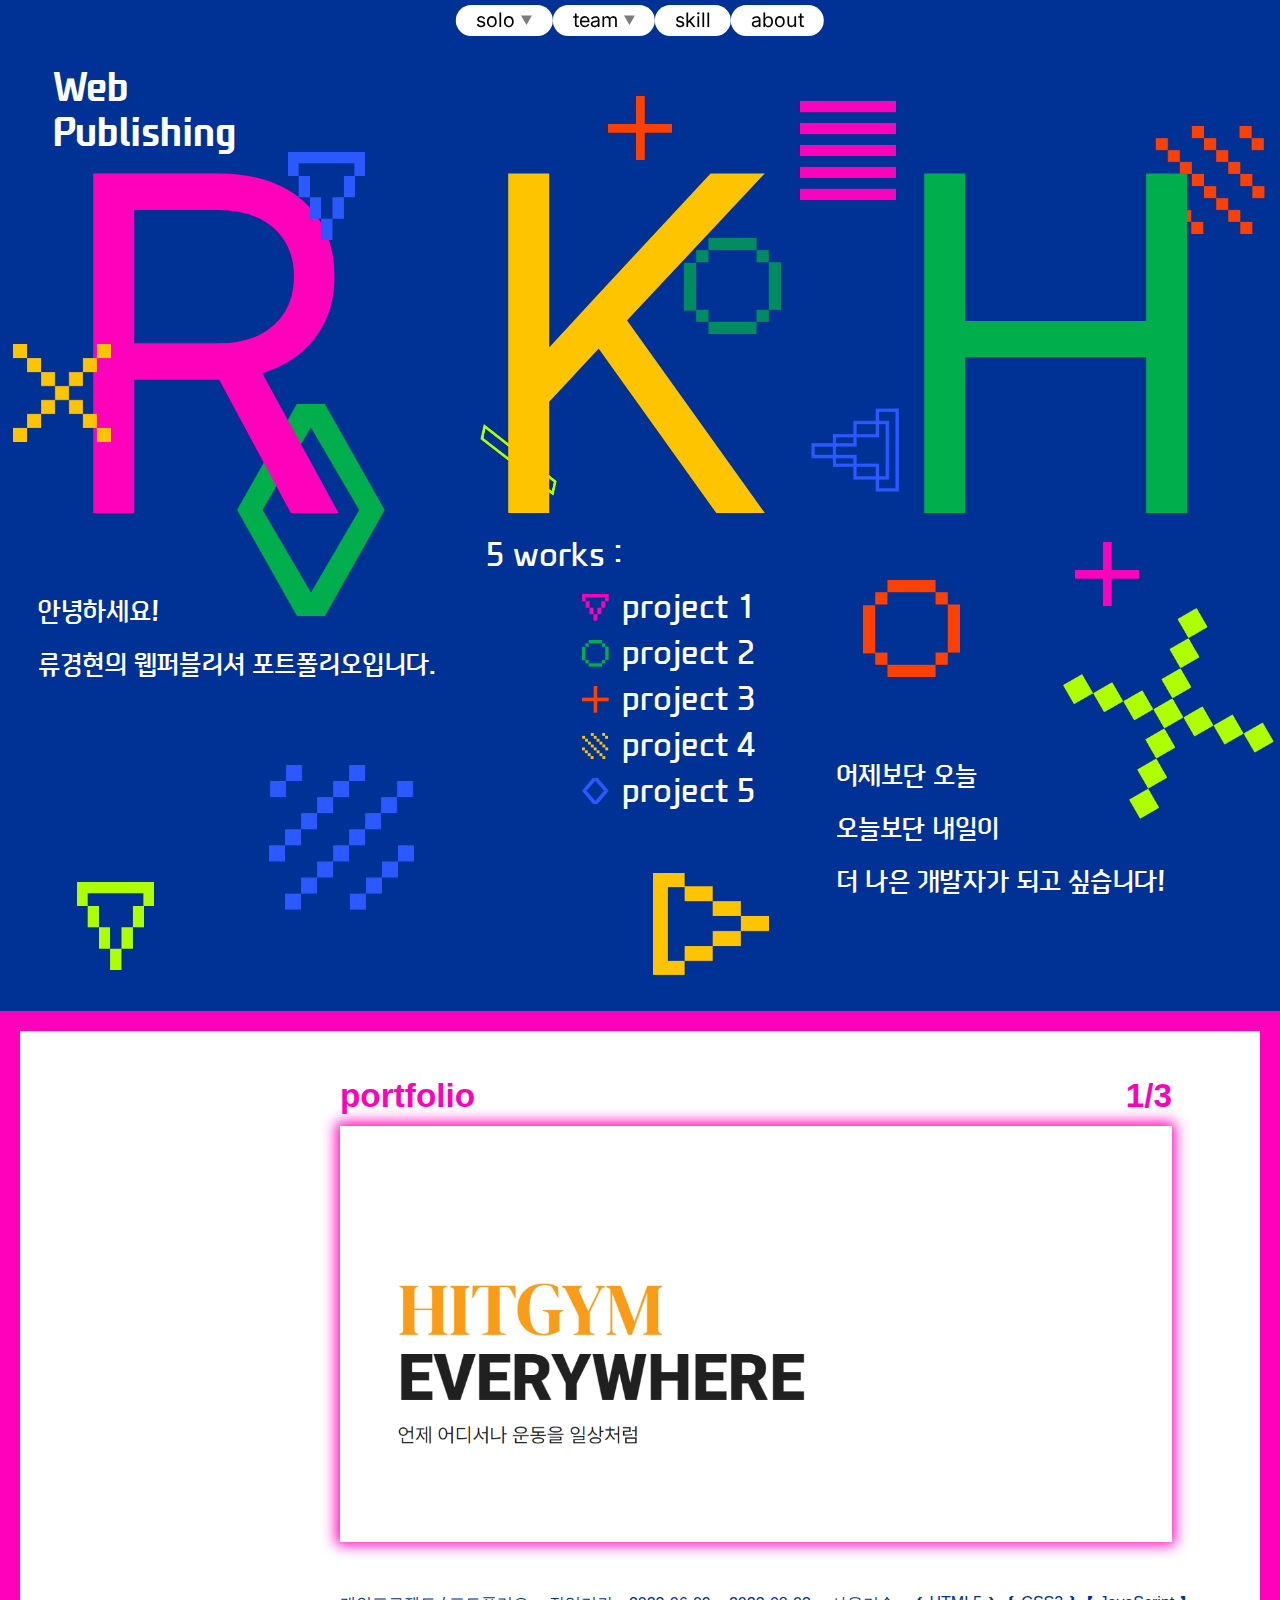
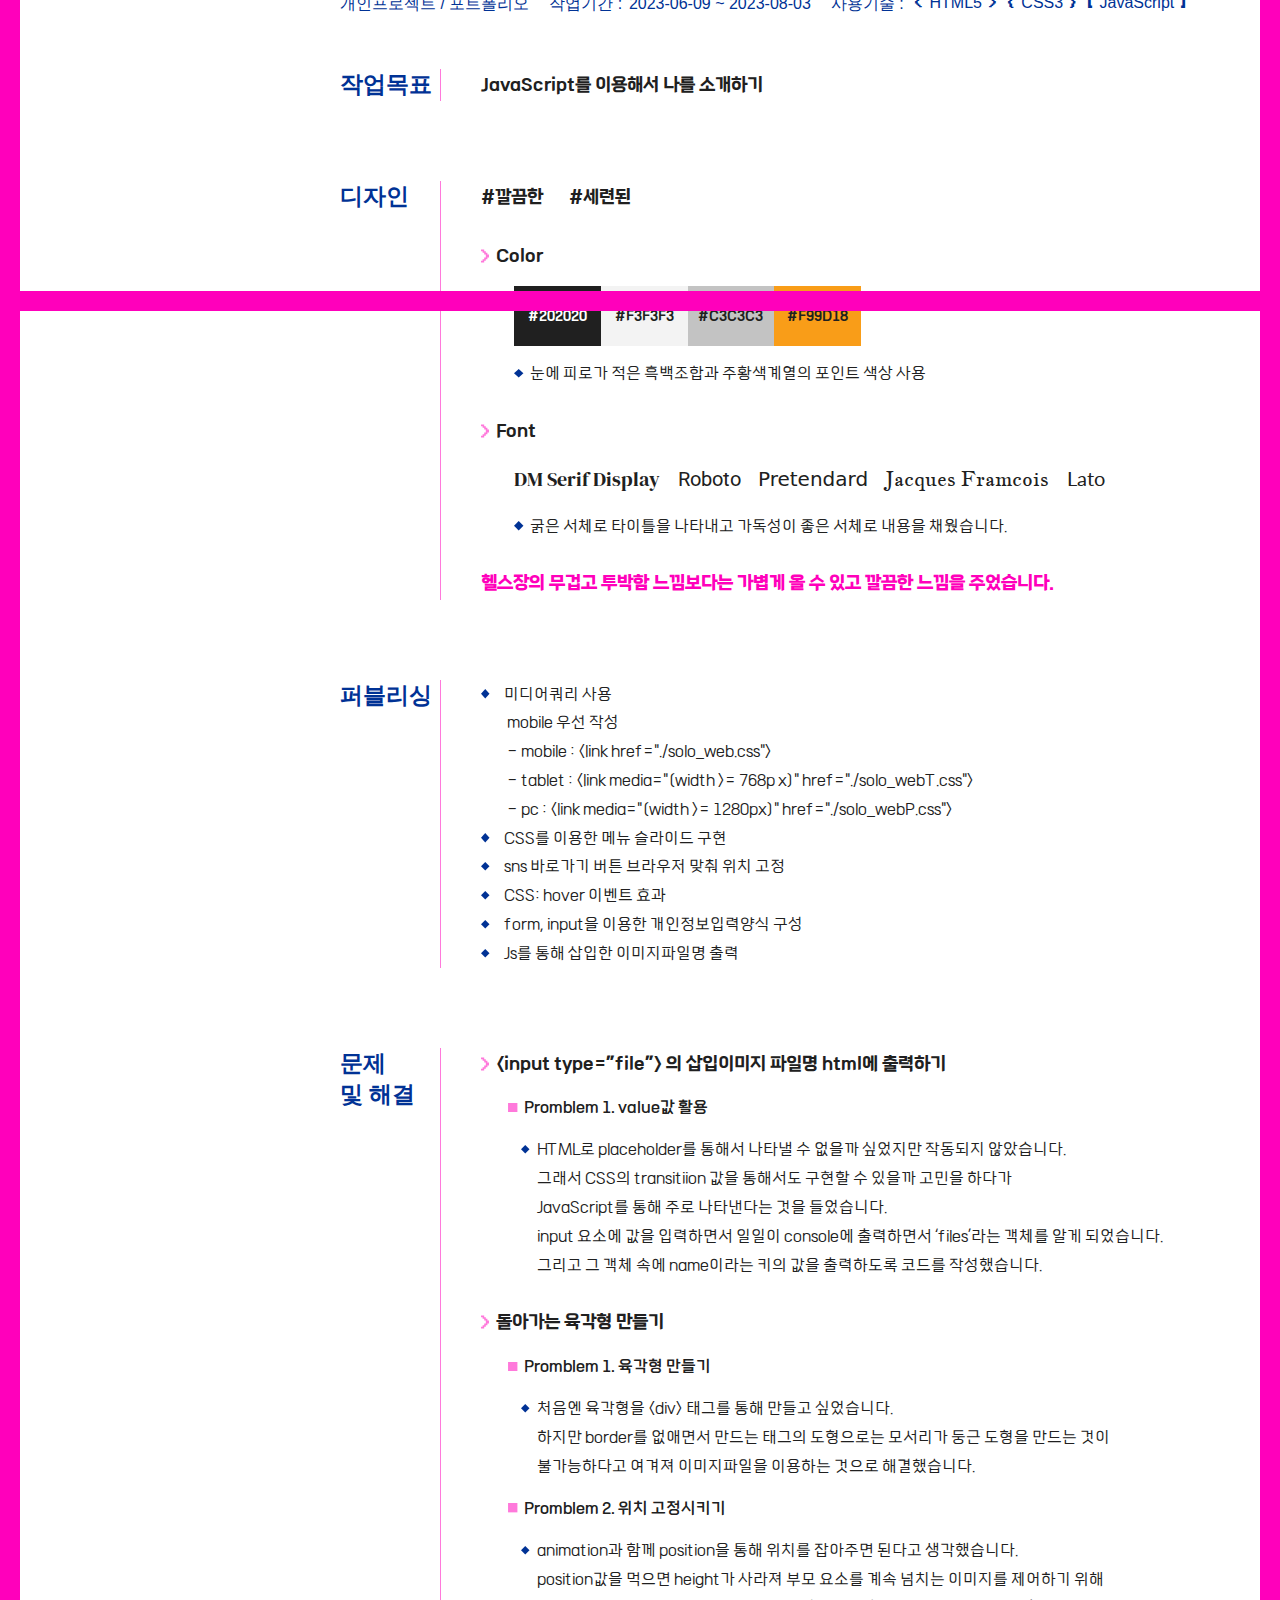
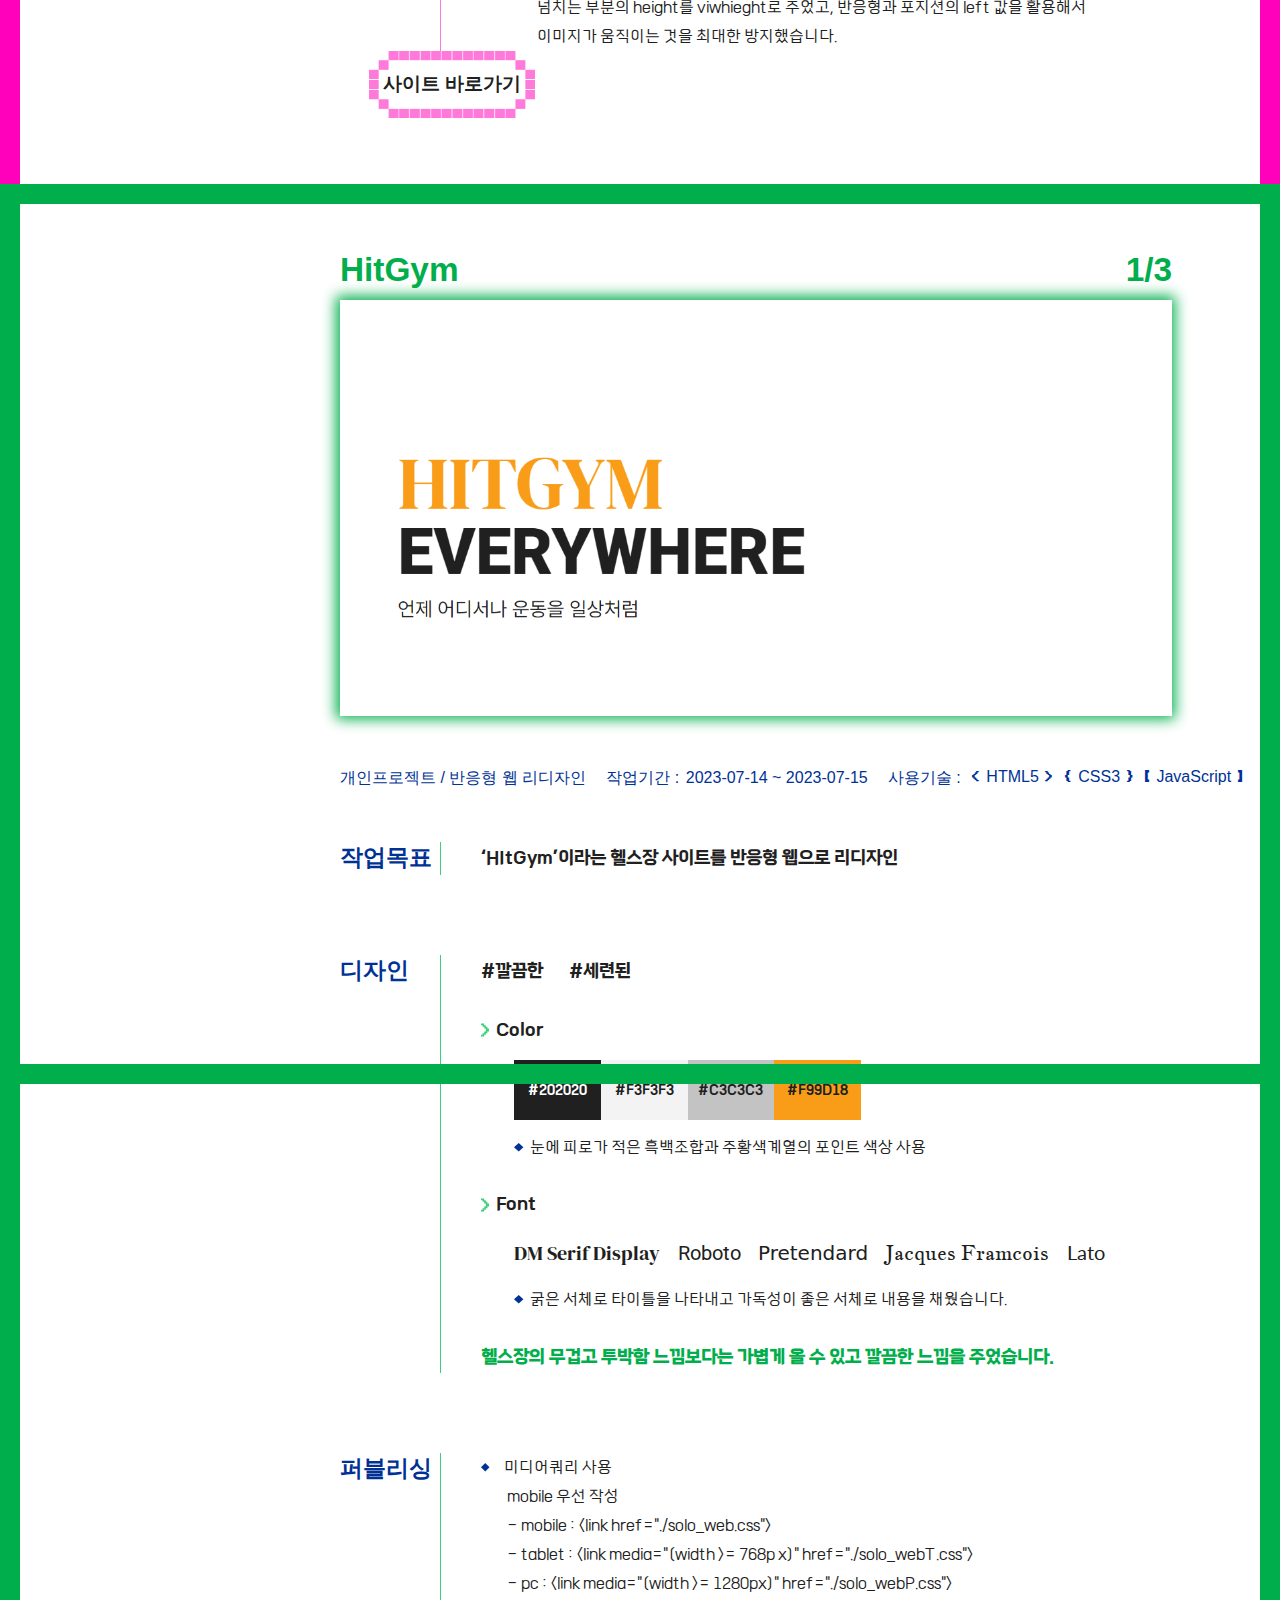
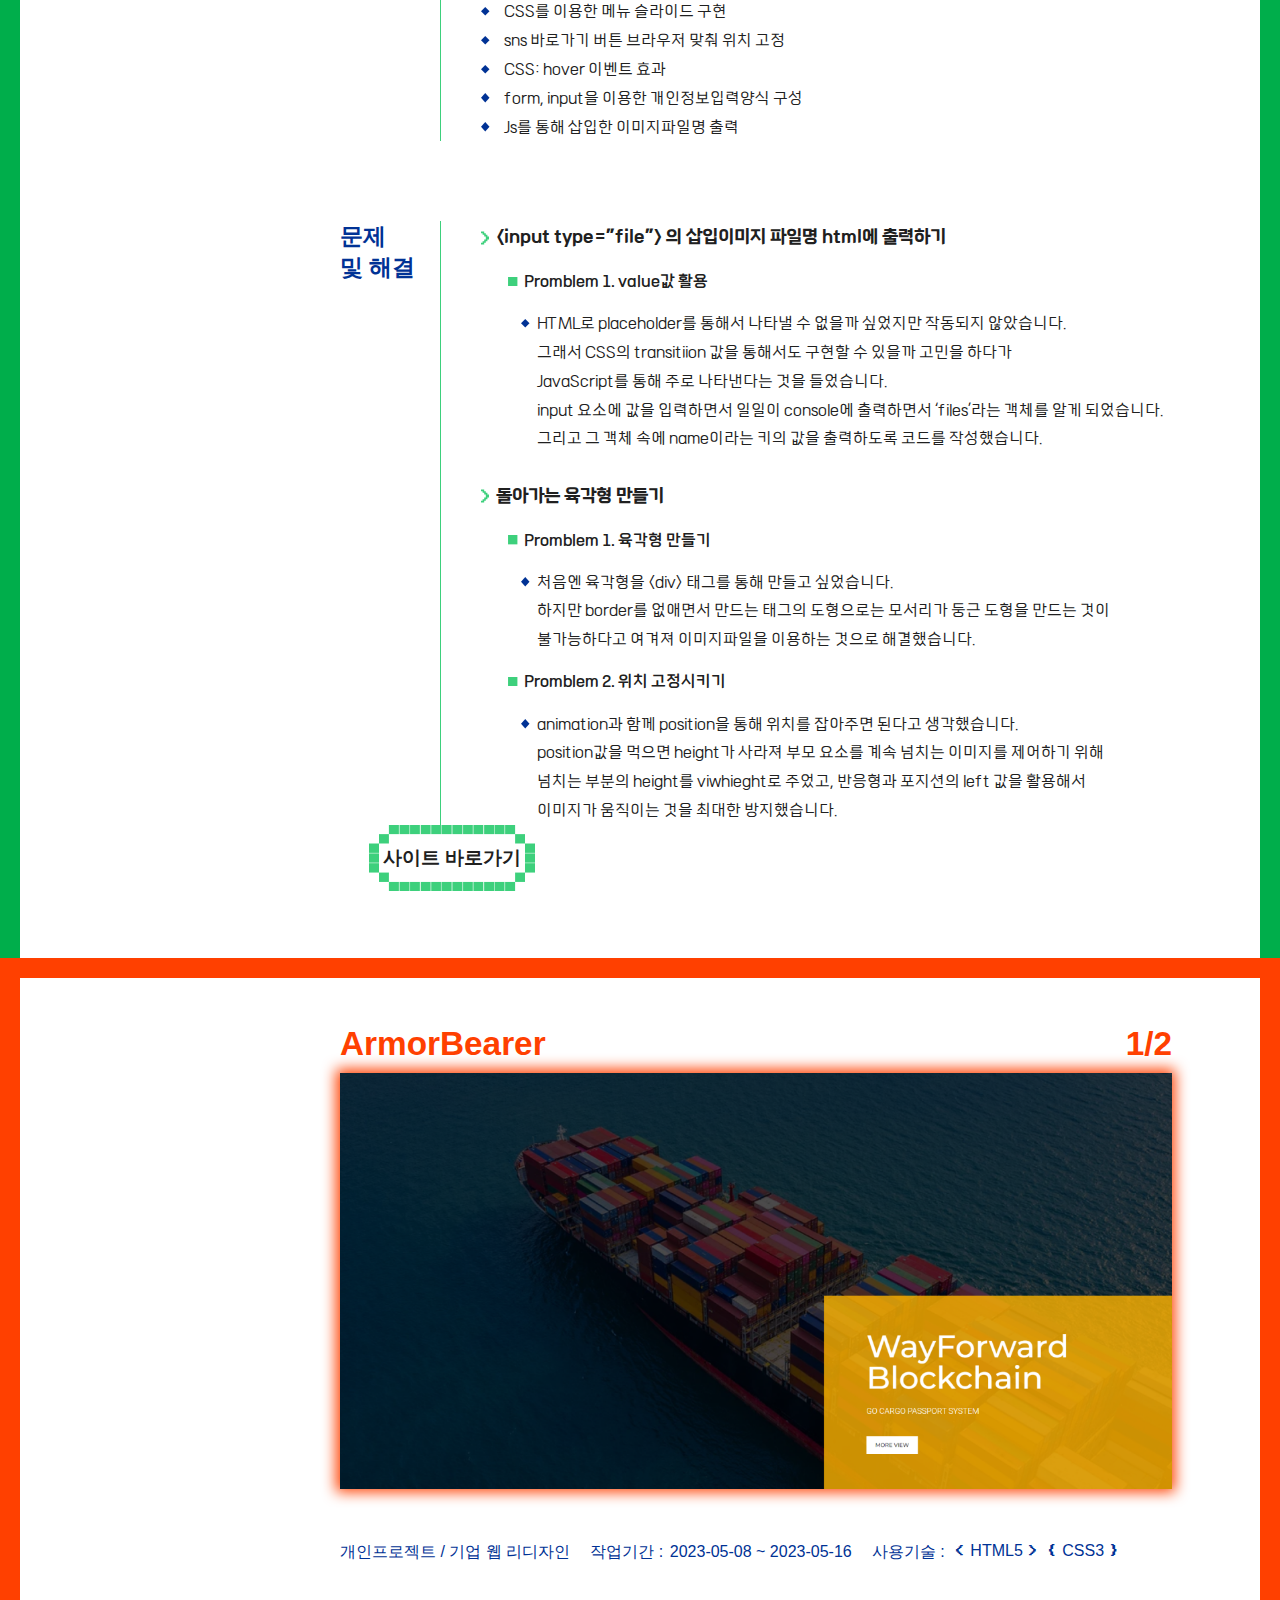
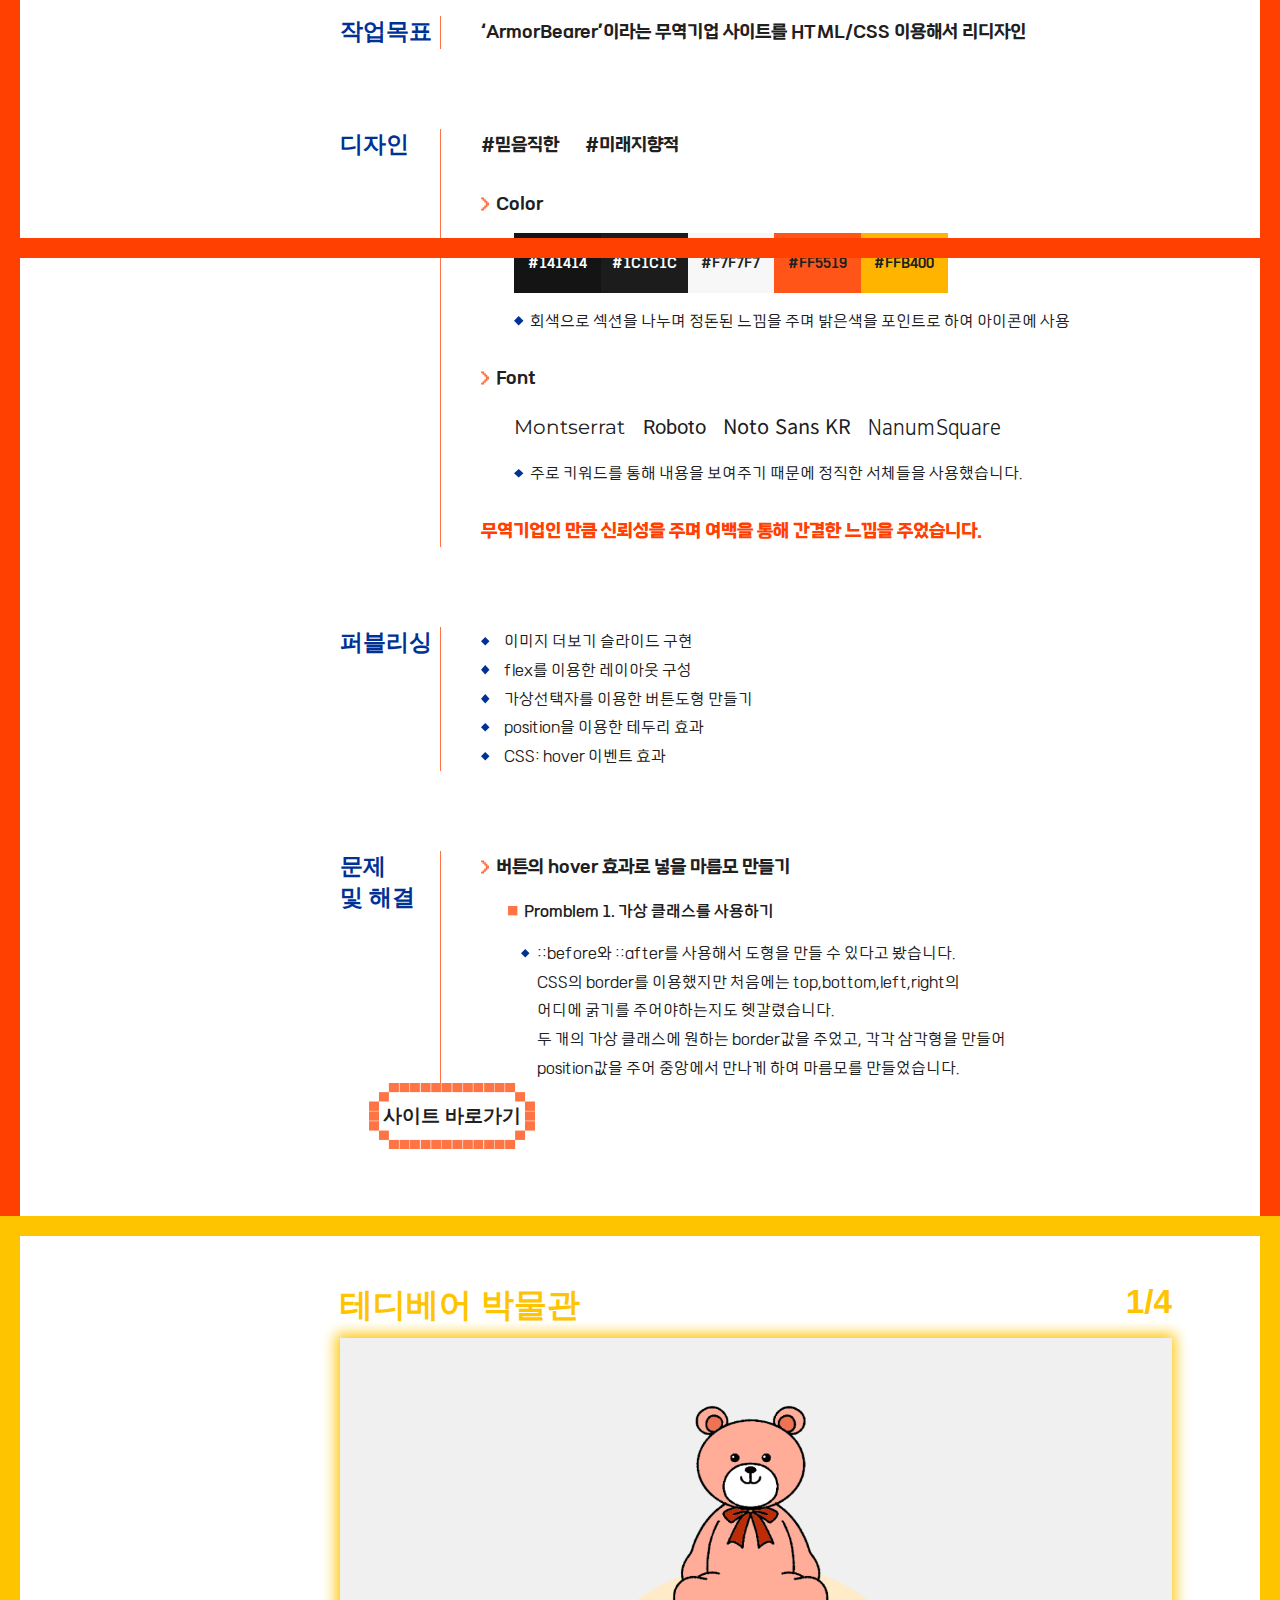
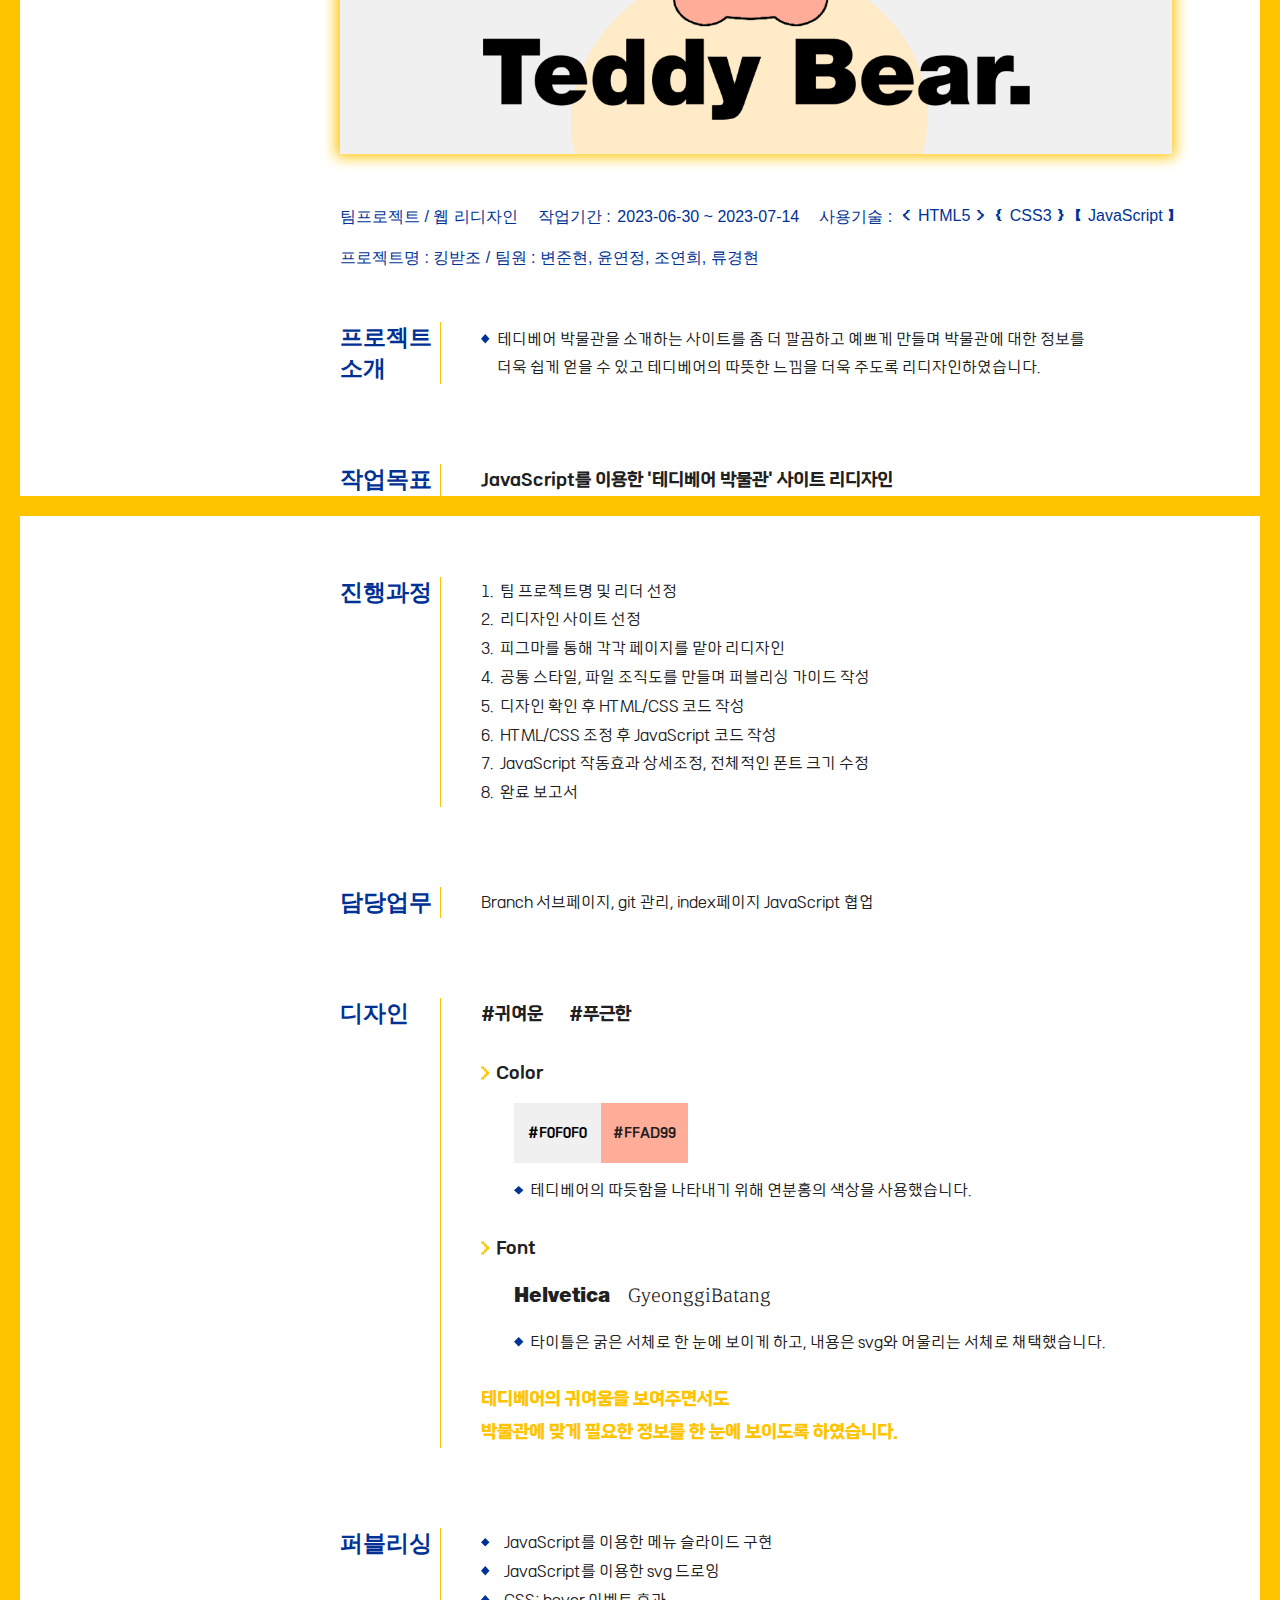
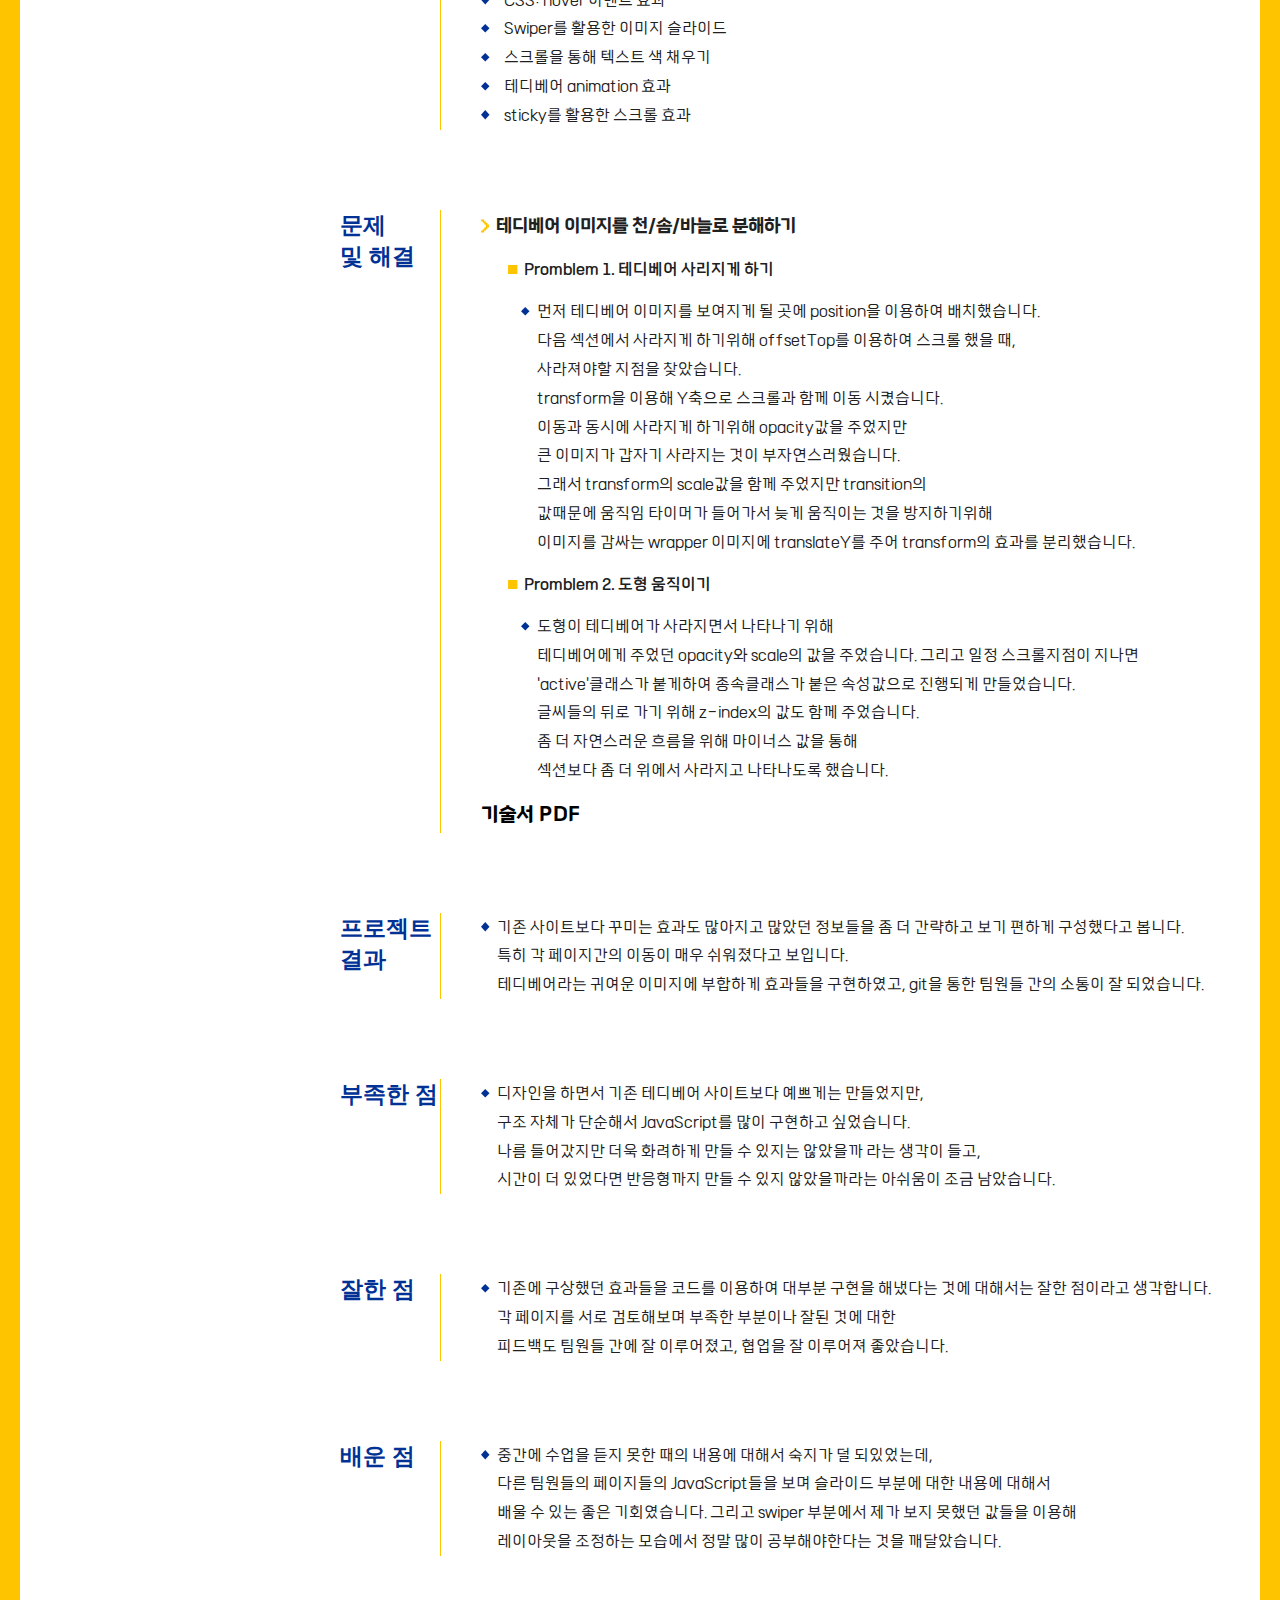
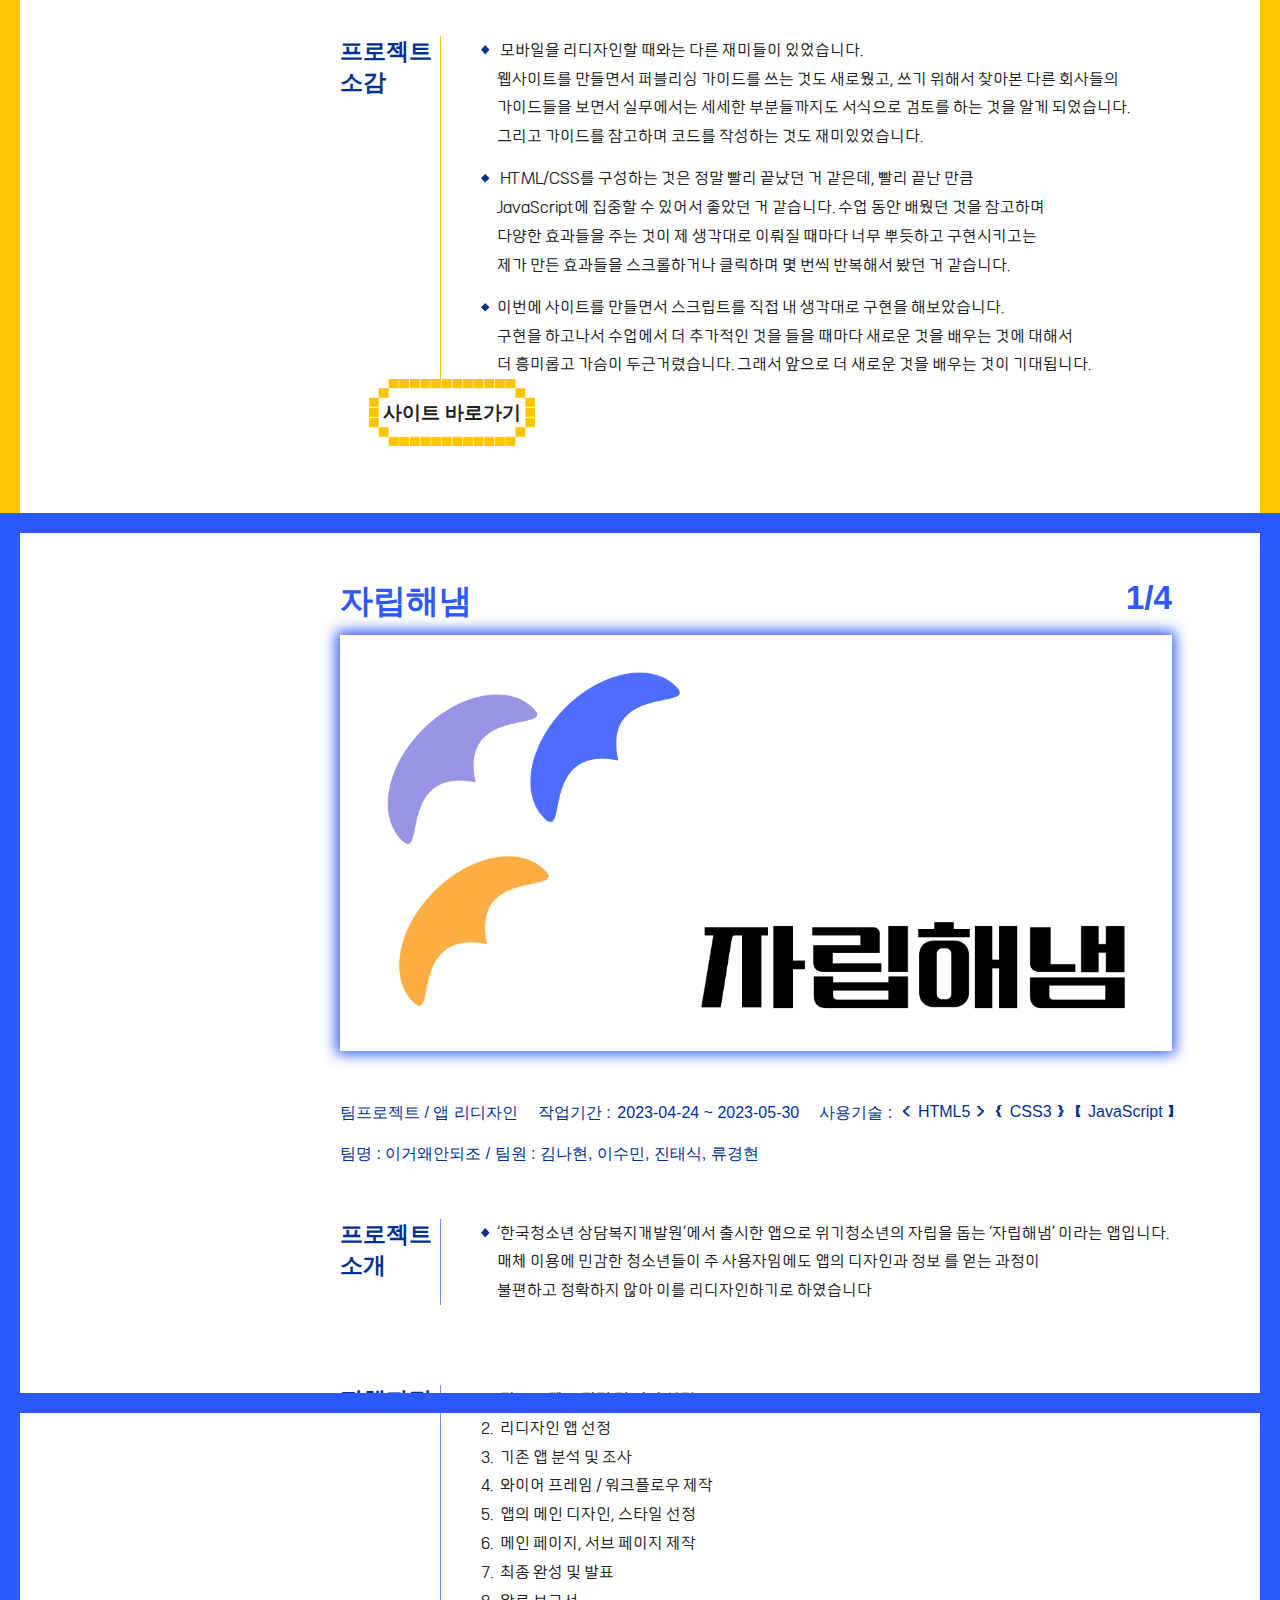
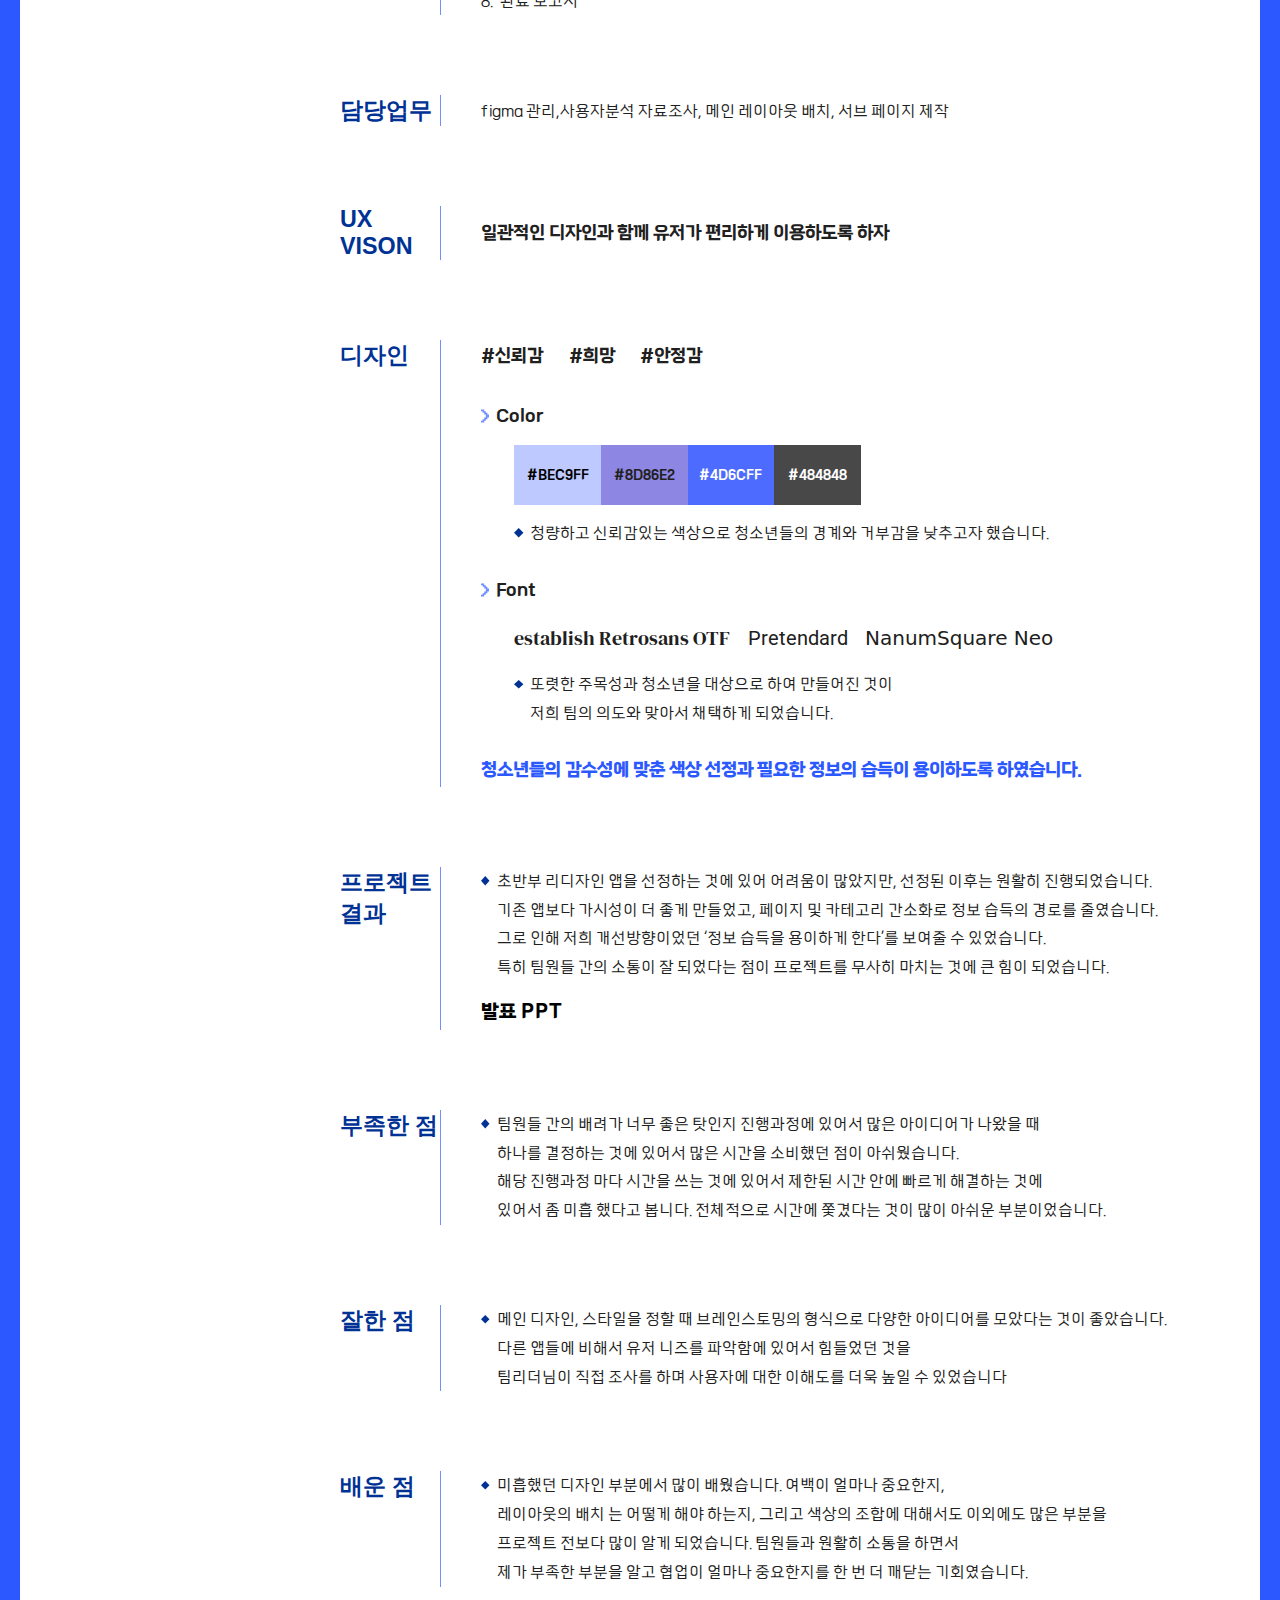
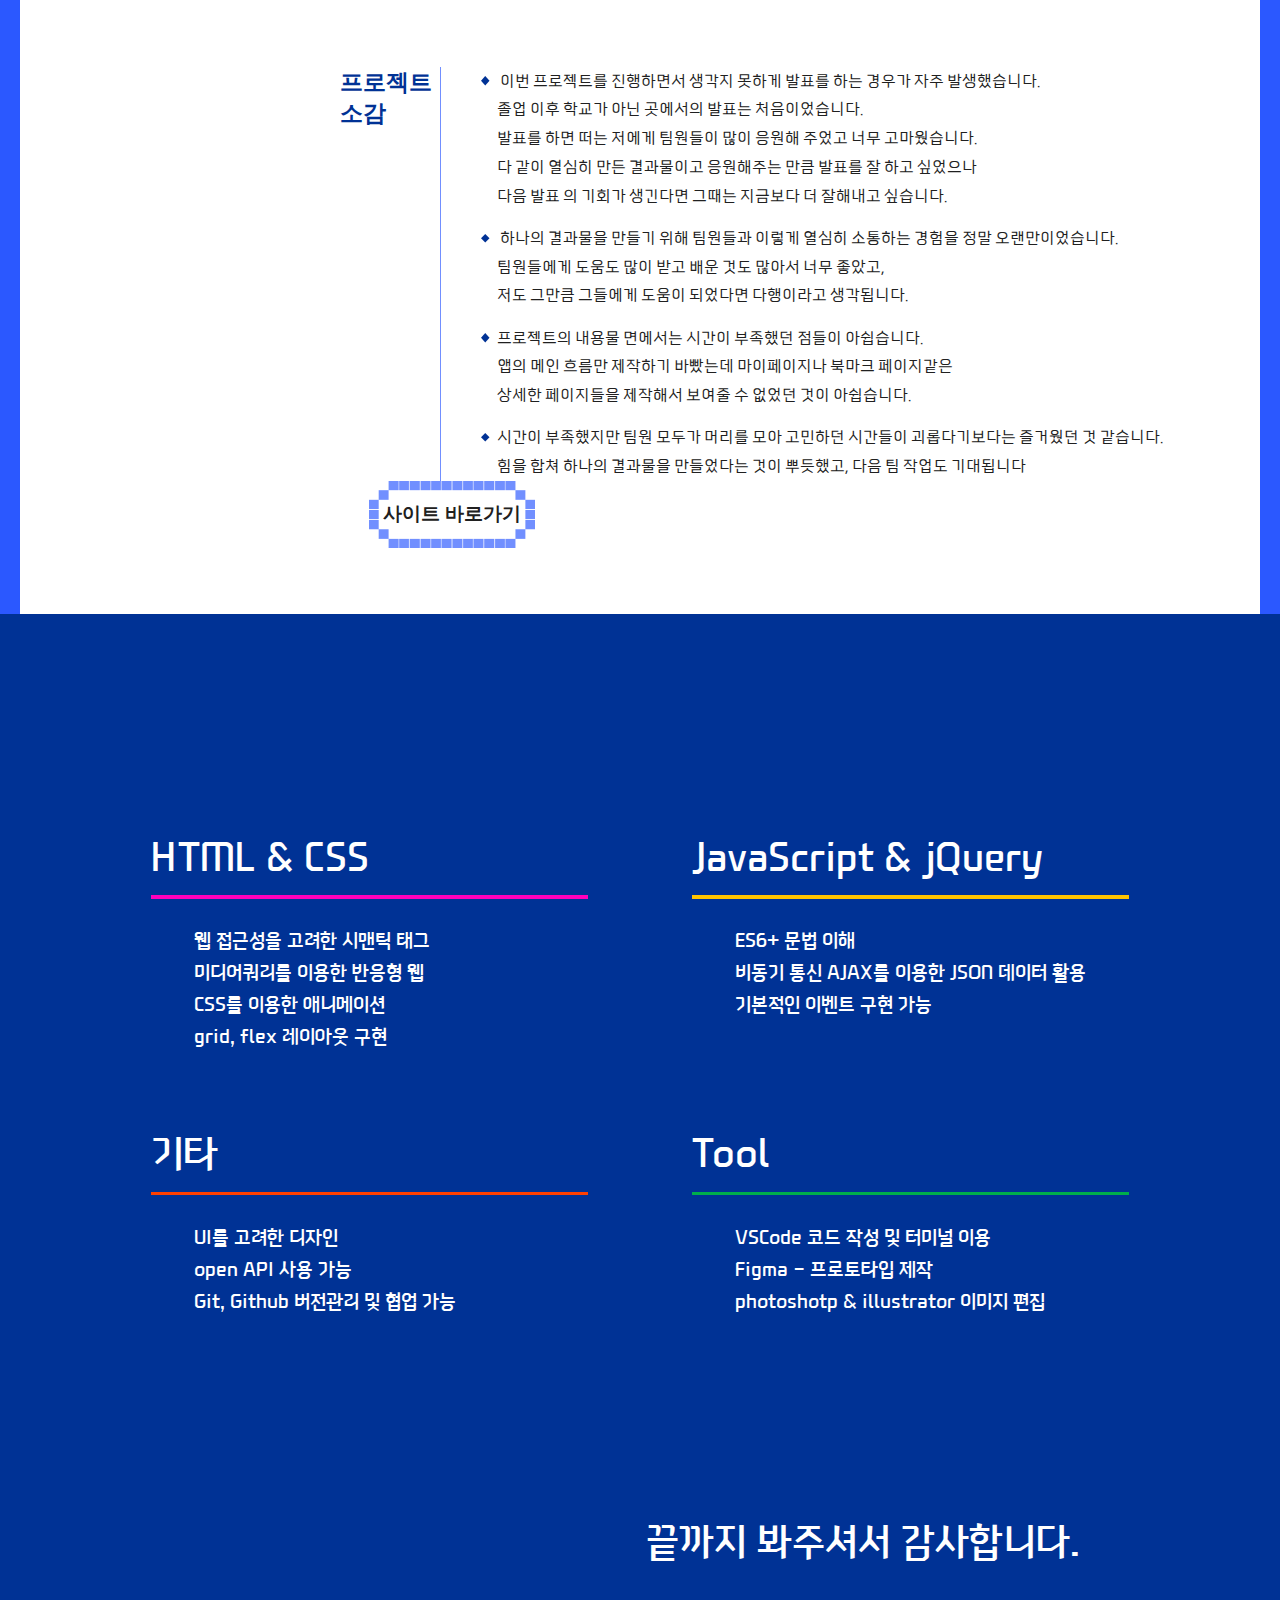
==== commit 331e8165: "230718 퇴근 수정" ====
--- a/index.html
+++ b/index.html
@@ -237,7 +237,7 @@
               <path d="M6.89054 19.2145H0.000135422L16.1971 38.4895H23.7139L6.89054 19.2145Z" />
             </svg>
             project 5</a></li>
-        <li><a href="#skill">to Skill</a> <span>/</span> <a href="#about">about me</a></li>
+        <li><a href="#skill">to skill</a> <span>/</span> <a href="#about">about me</a></li>
       </ol>
       <article class="project" id="project1">
         <div class="title"><span>Solo</span></div>
--- a/index.css
+++ b/index.css
@@ -506,13 +506,14 @@
 main .side-menu {
   list-style: none;
   position: fixed;
-  left: 5.729vw;
+  left: 4.729vw;
   bottom: 4.167vw;
-  font-size: 2.344vw;
+  font-size: 2vw;
   z-index: 99;
   opacity: 0;
   transition: 0.3s;
   pointer-events: none;
+  font-family: 'Pretendard', sans-serif;
 }
 main .side-menu li {
   margin-left: 0;
@@ -558,6 +559,9 @@
   /* width: 100%; */
   display: flex;
   aspect-ratio: 2 / 1;
+}
+main .content-box {
+  font-family: 'Pretendard', sans-serif;
 }
 main .text {
   padding-bottom: 10.416vw;
@@ -930,7 +934,7 @@
   top: 1.563vw;
   position: absolute;
   left: calc(2.083vw - 1.563vw);
-  font-size: 10.417vw;
+  font-size: 8.417vw;
   color: #003295;
   opacity: 0.5;
   line-height: auto;
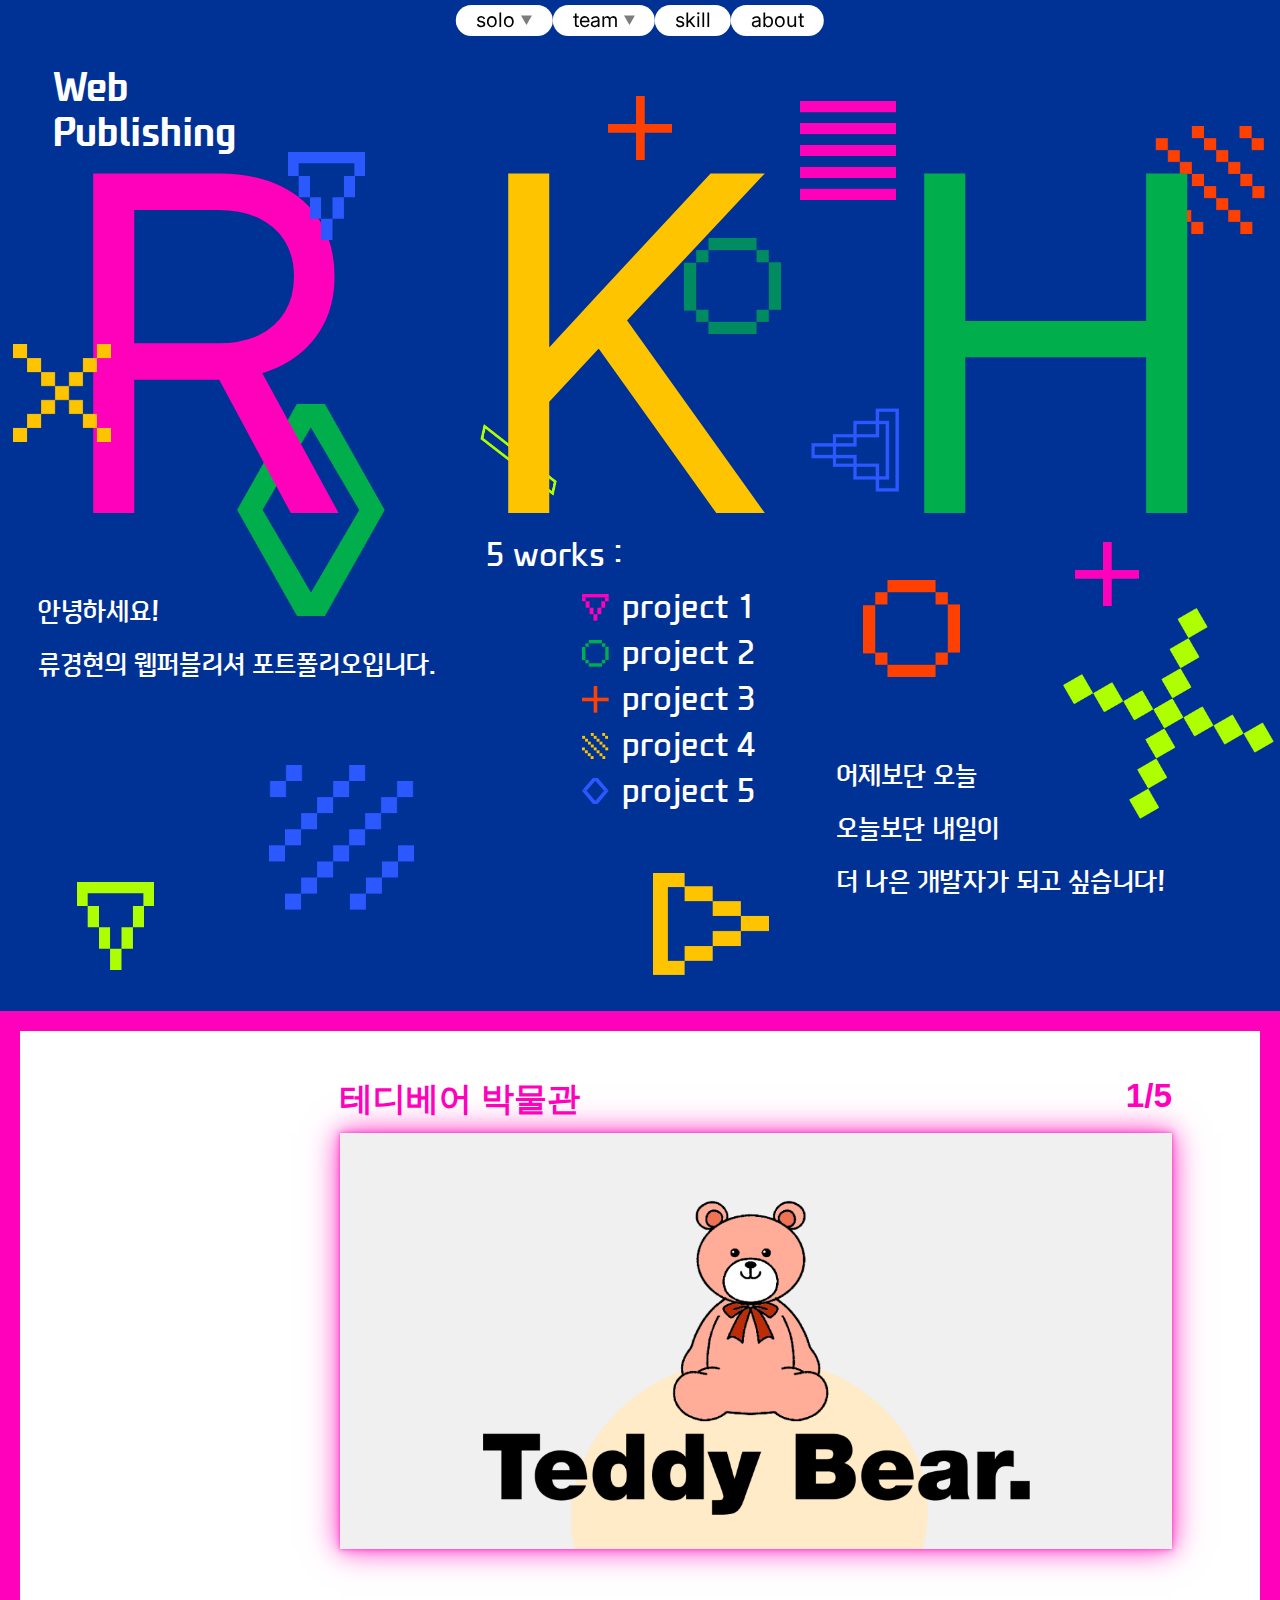
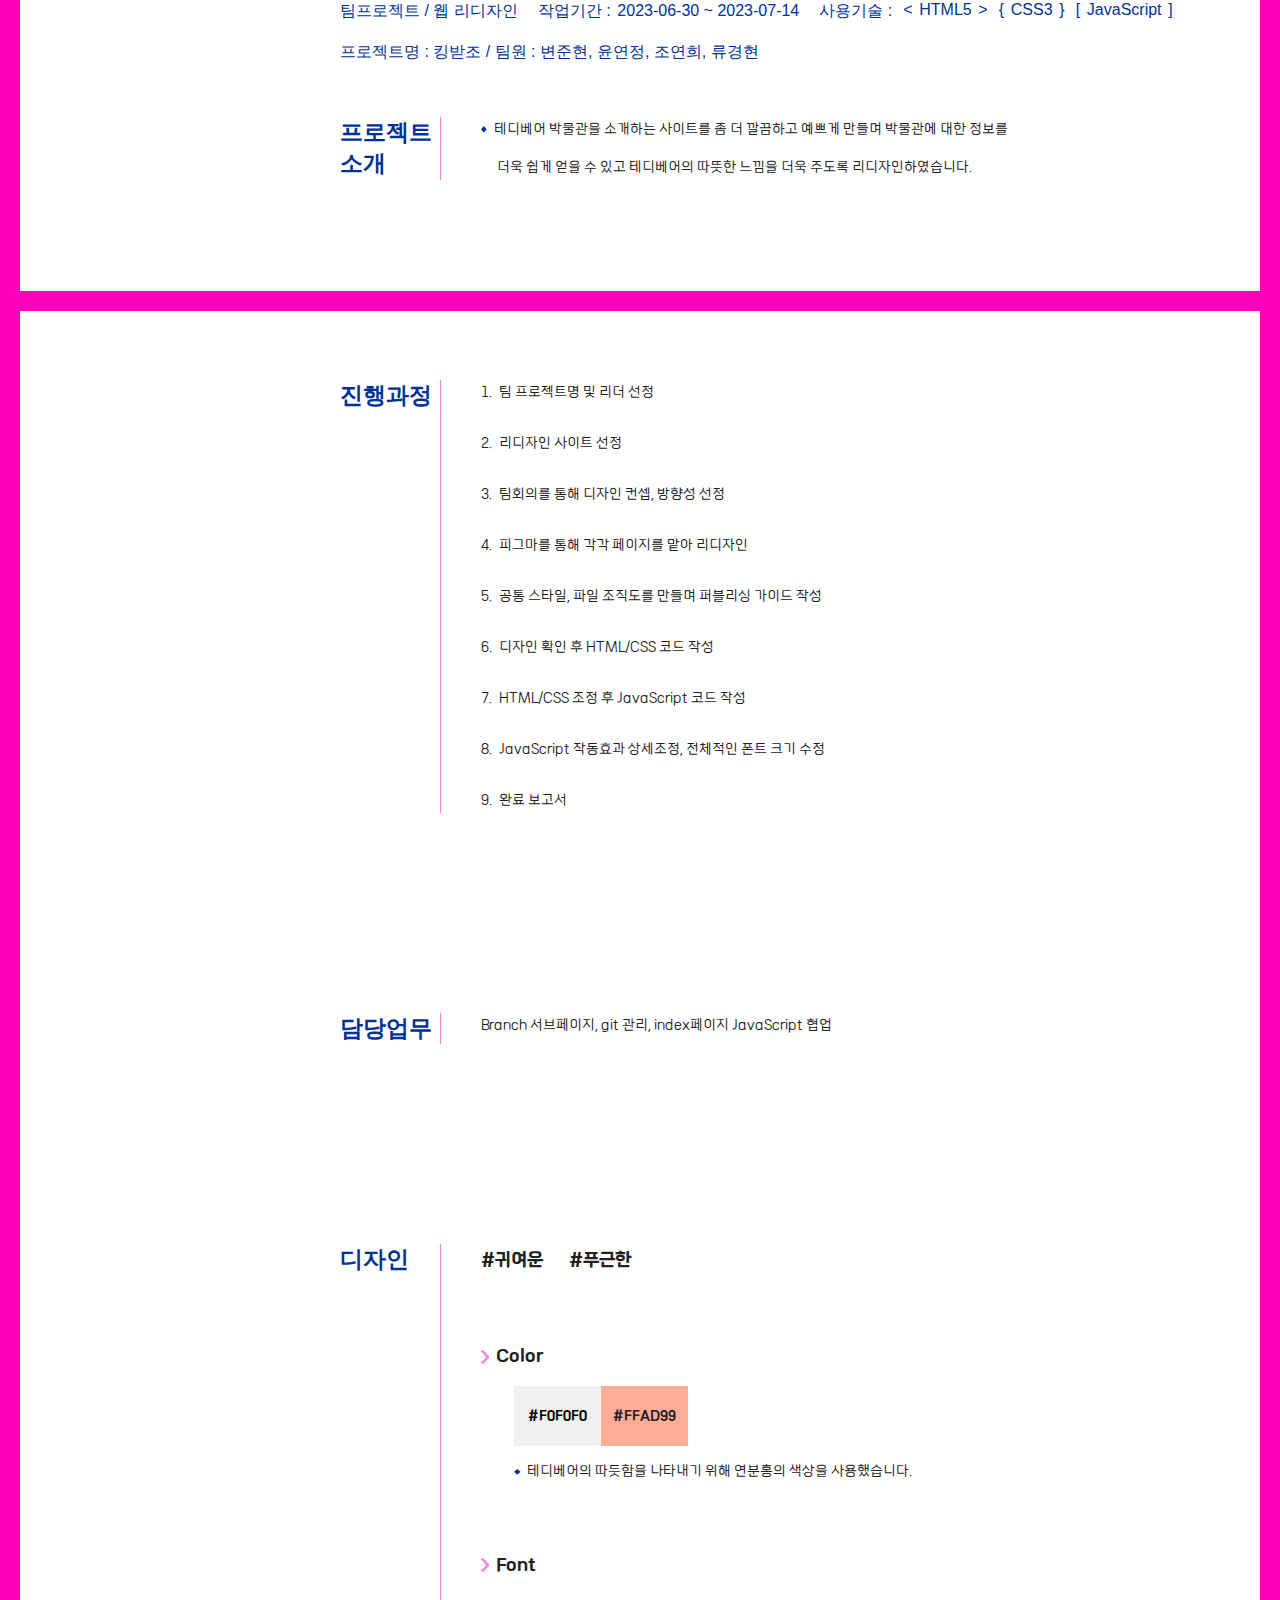
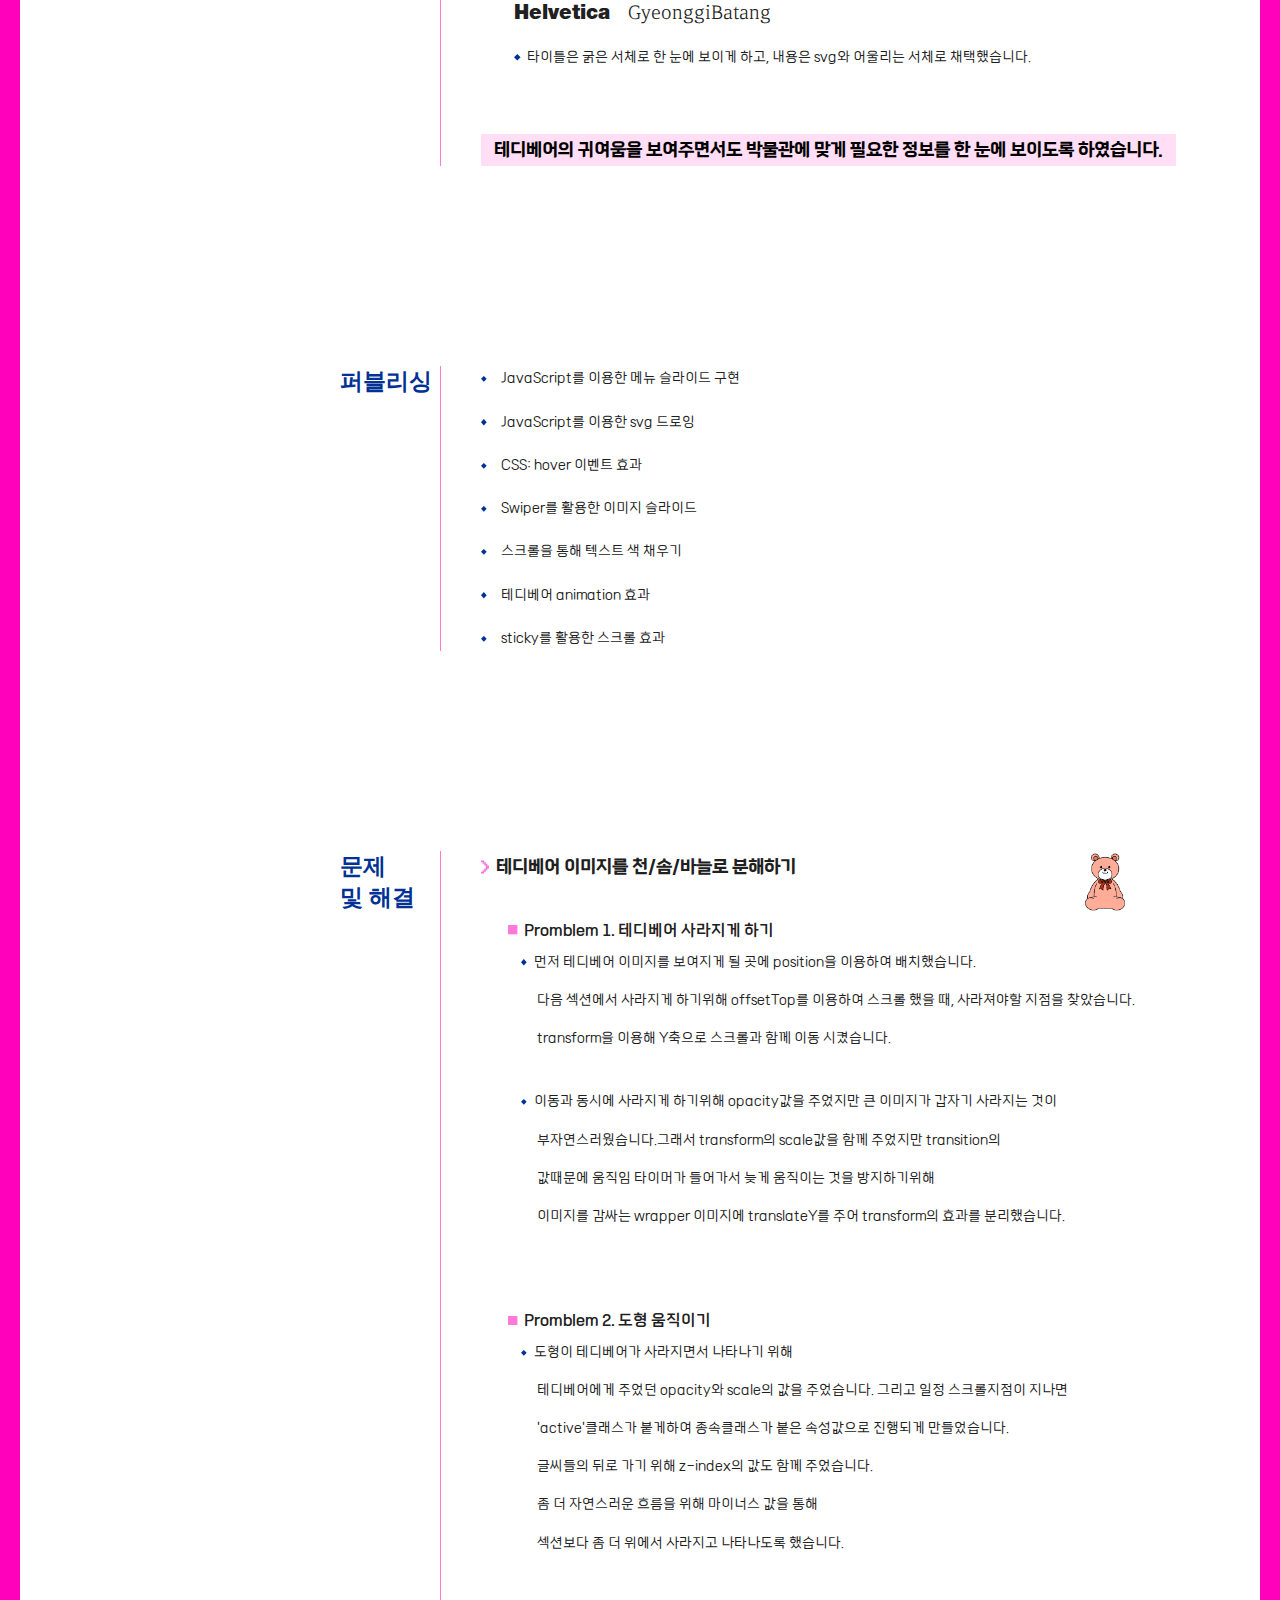
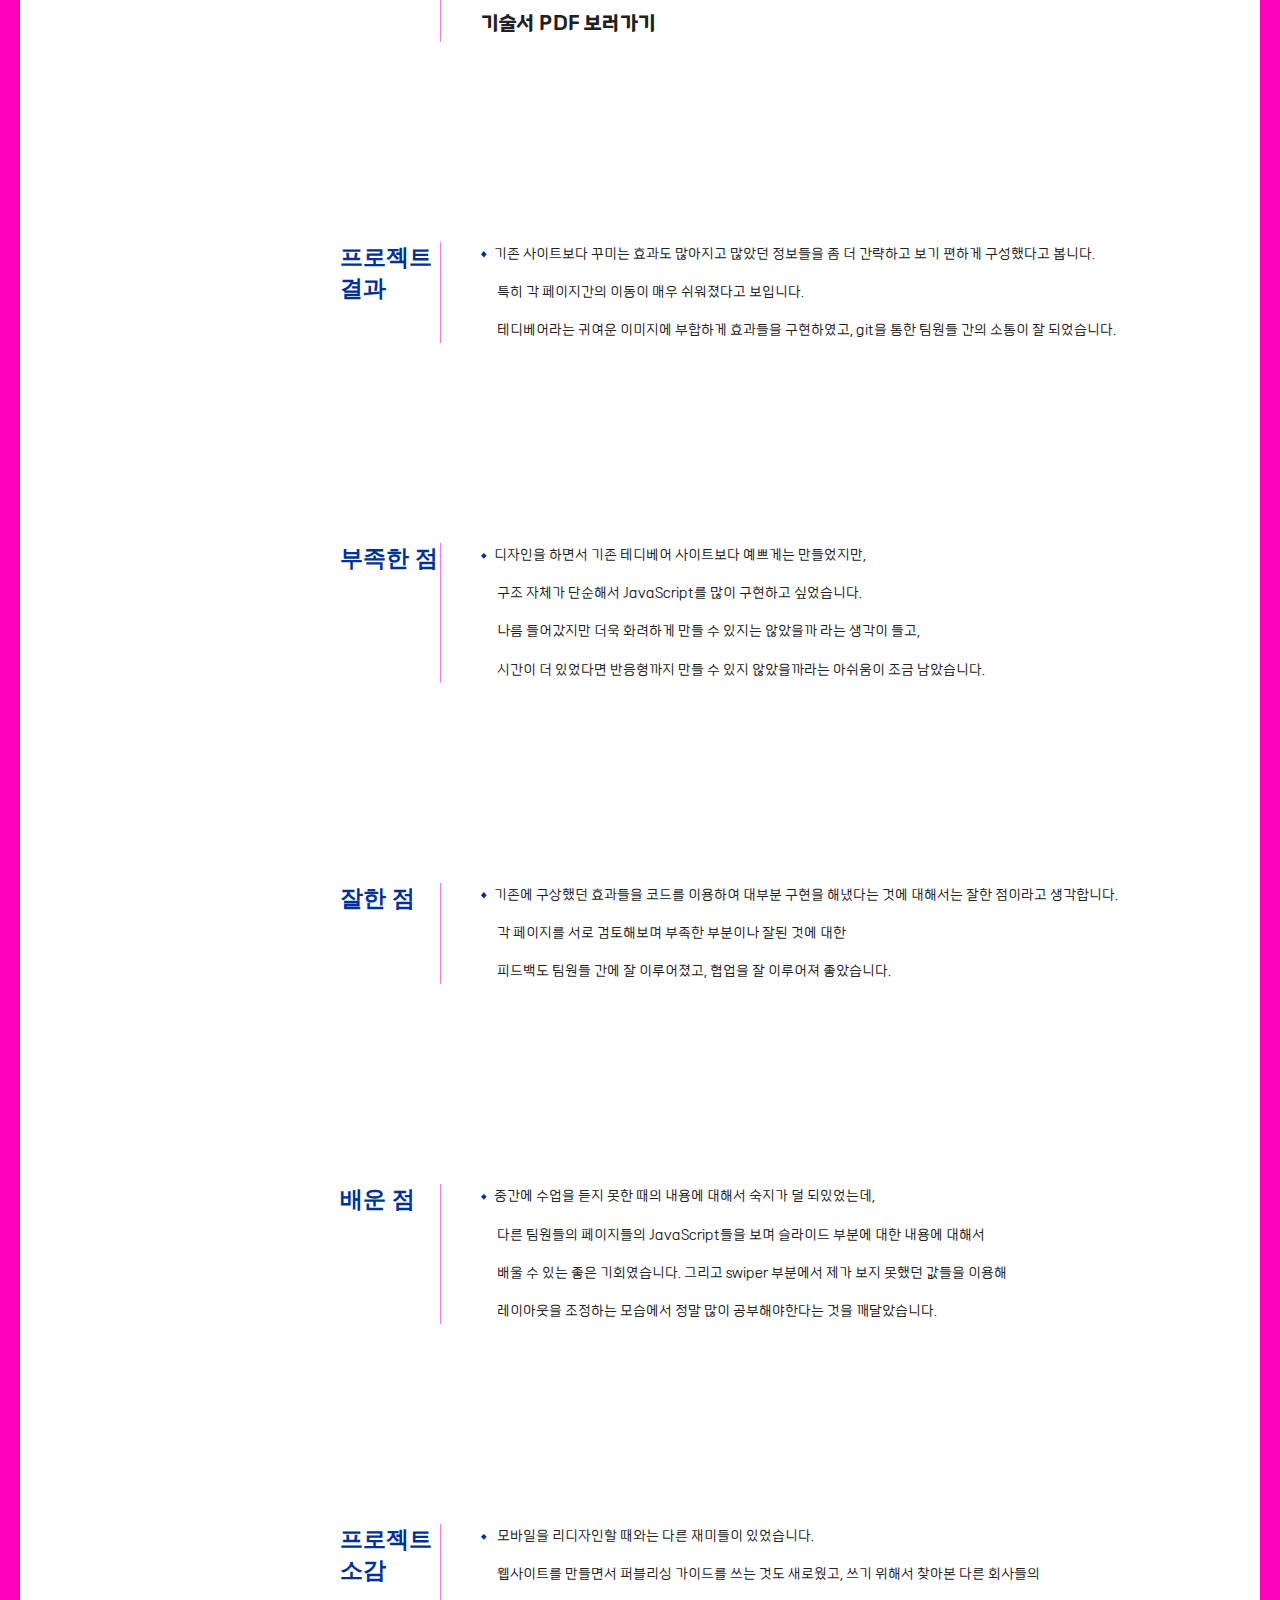
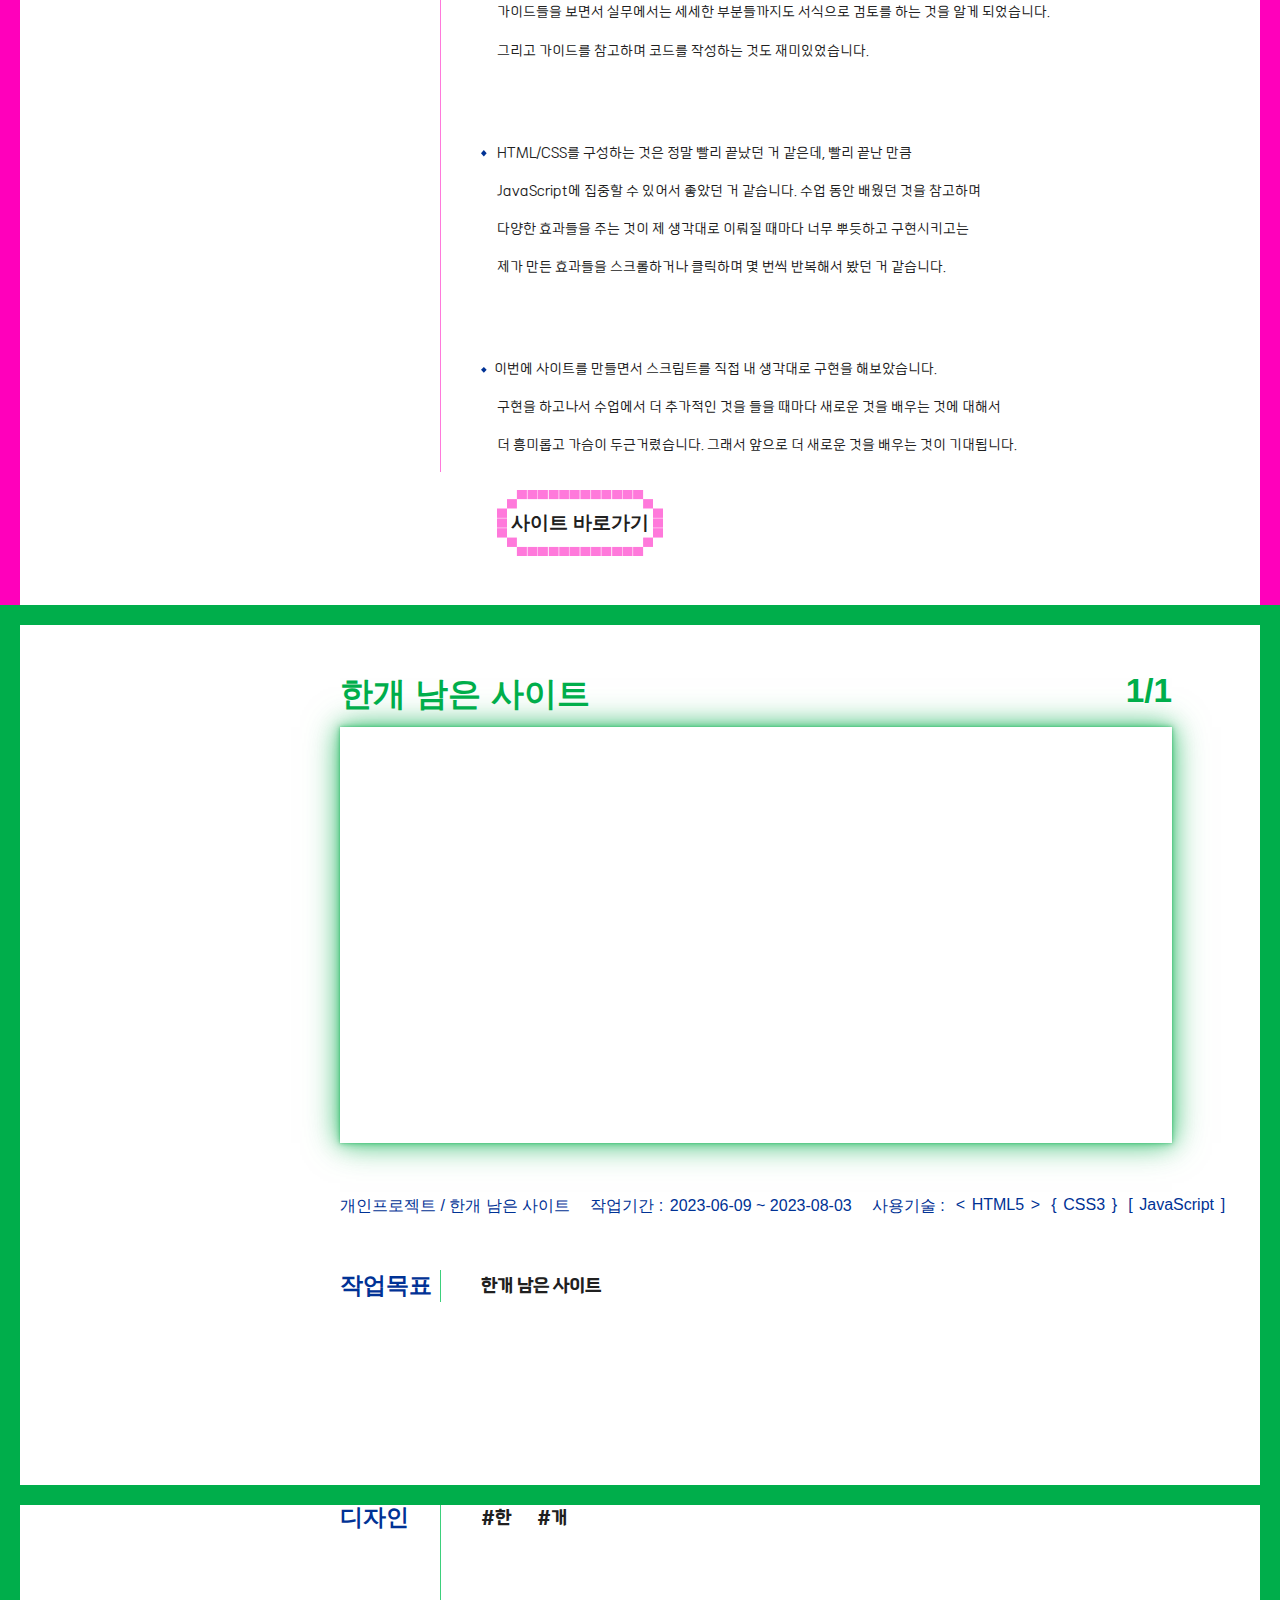
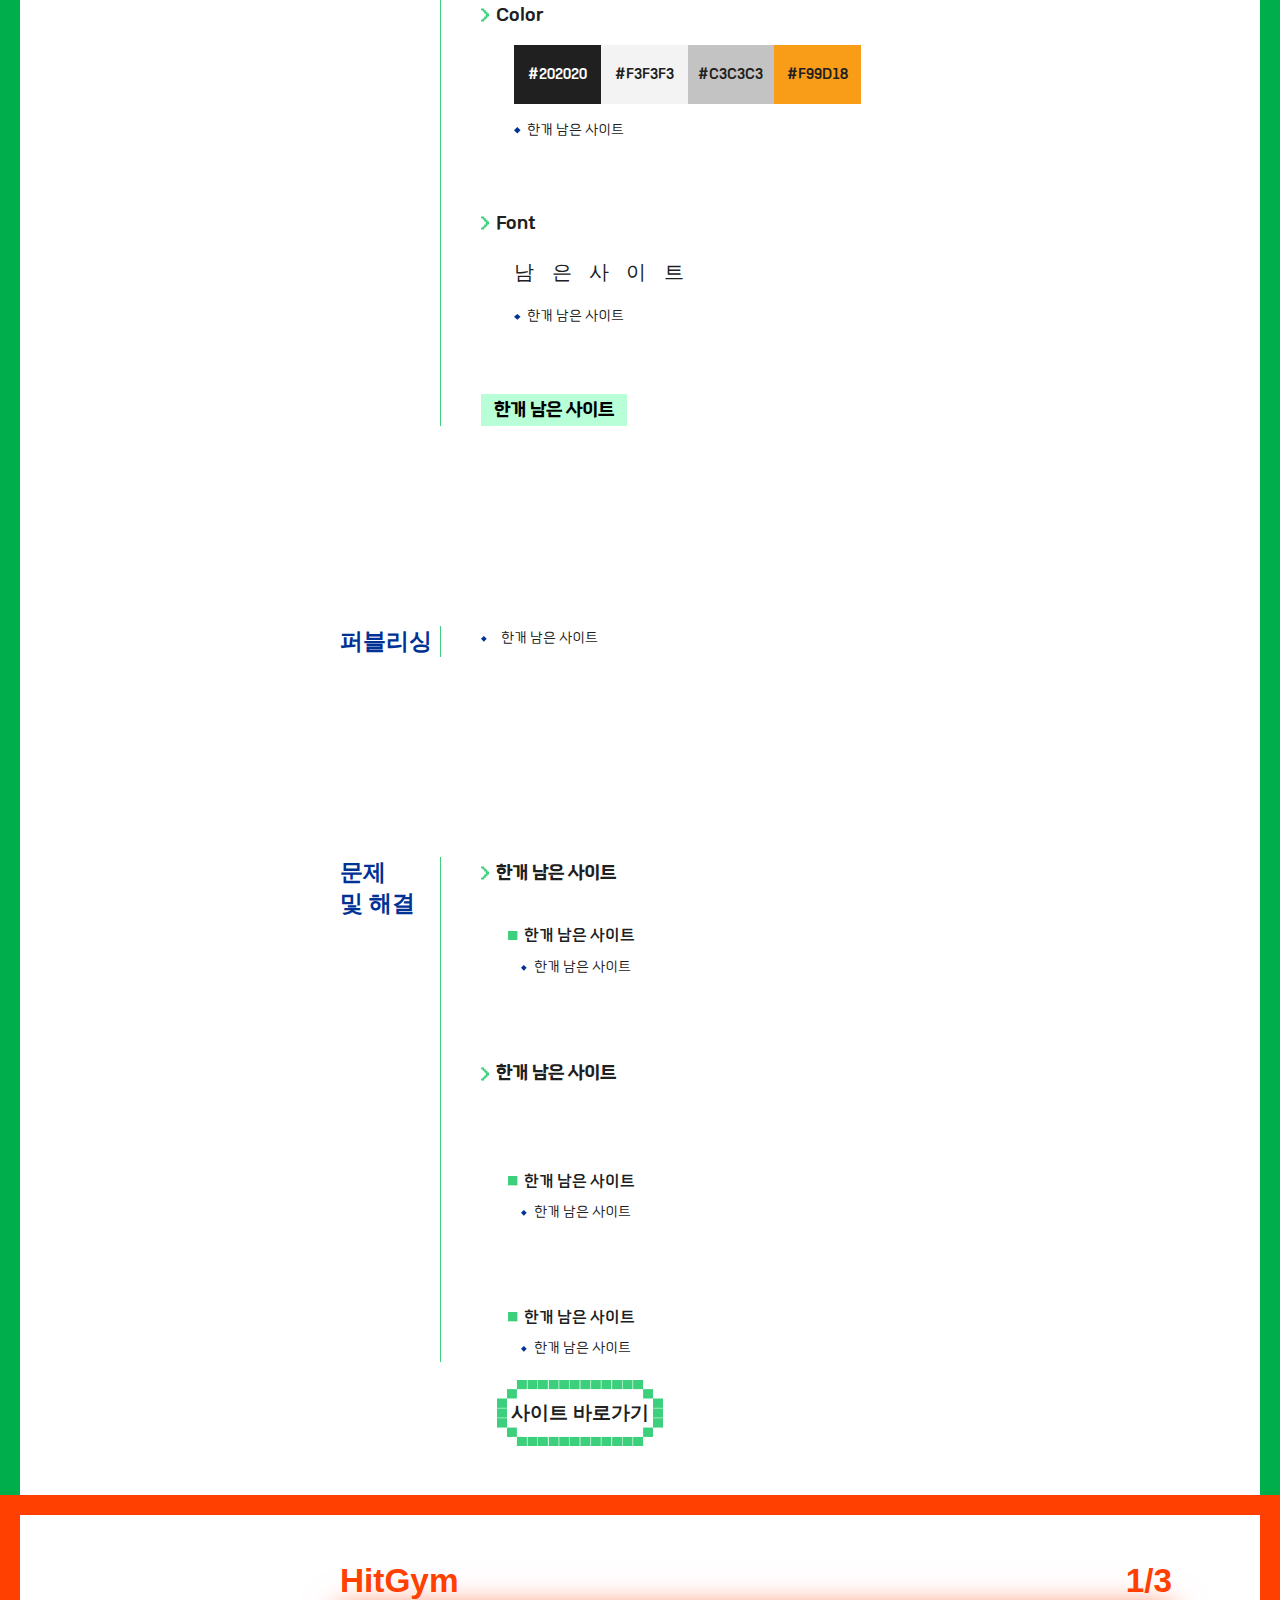
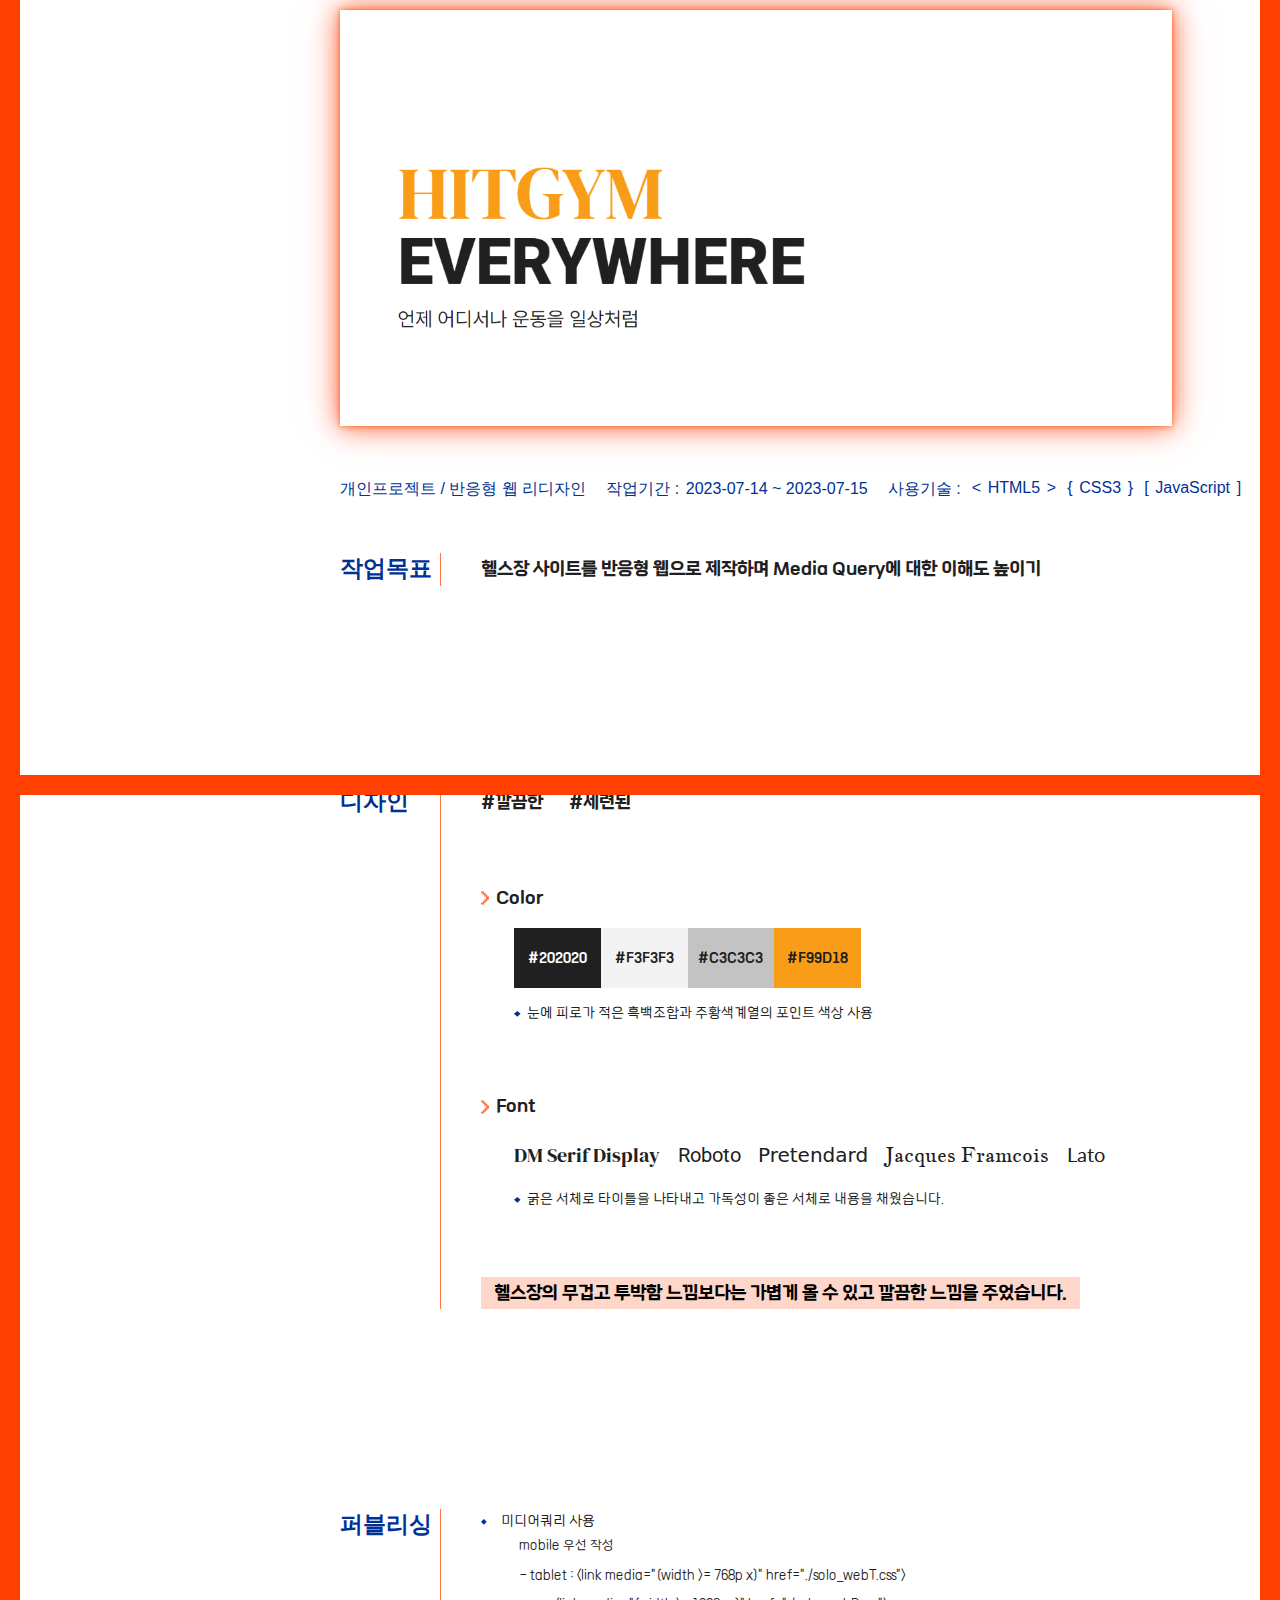
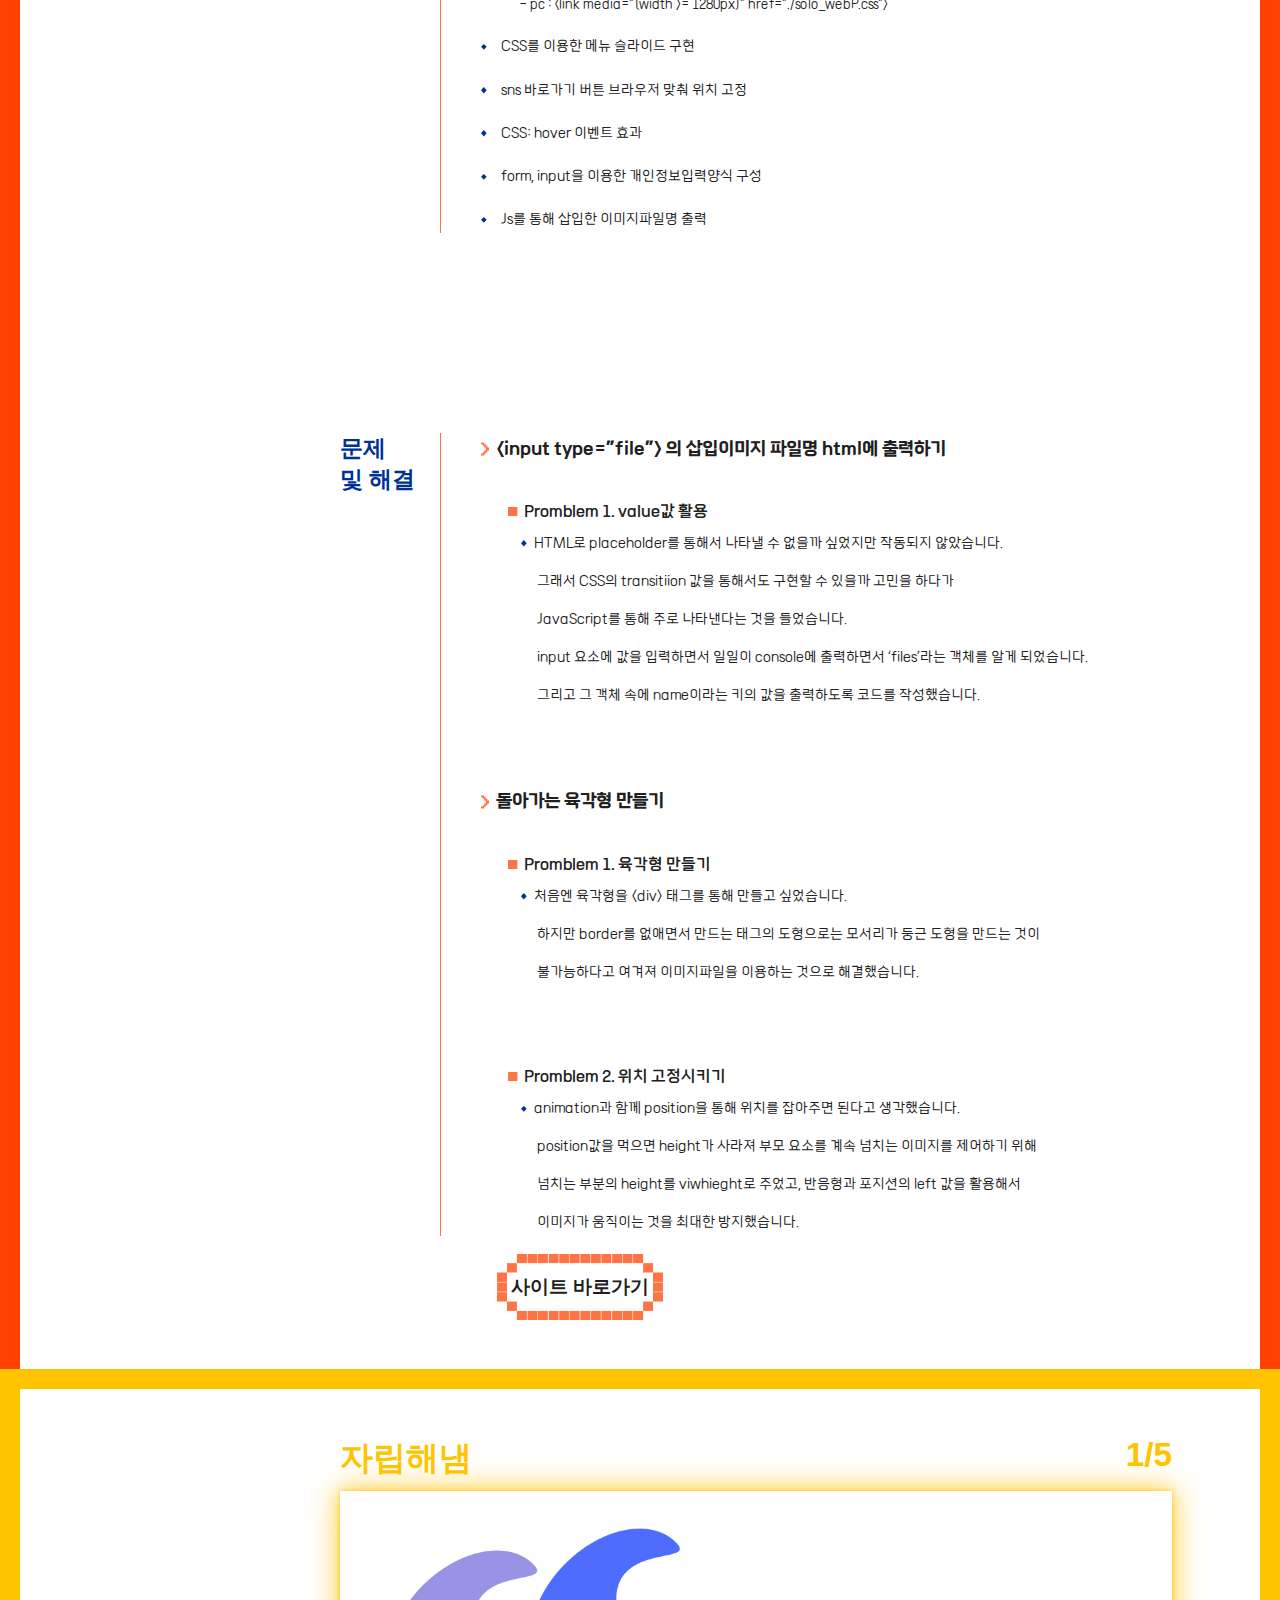
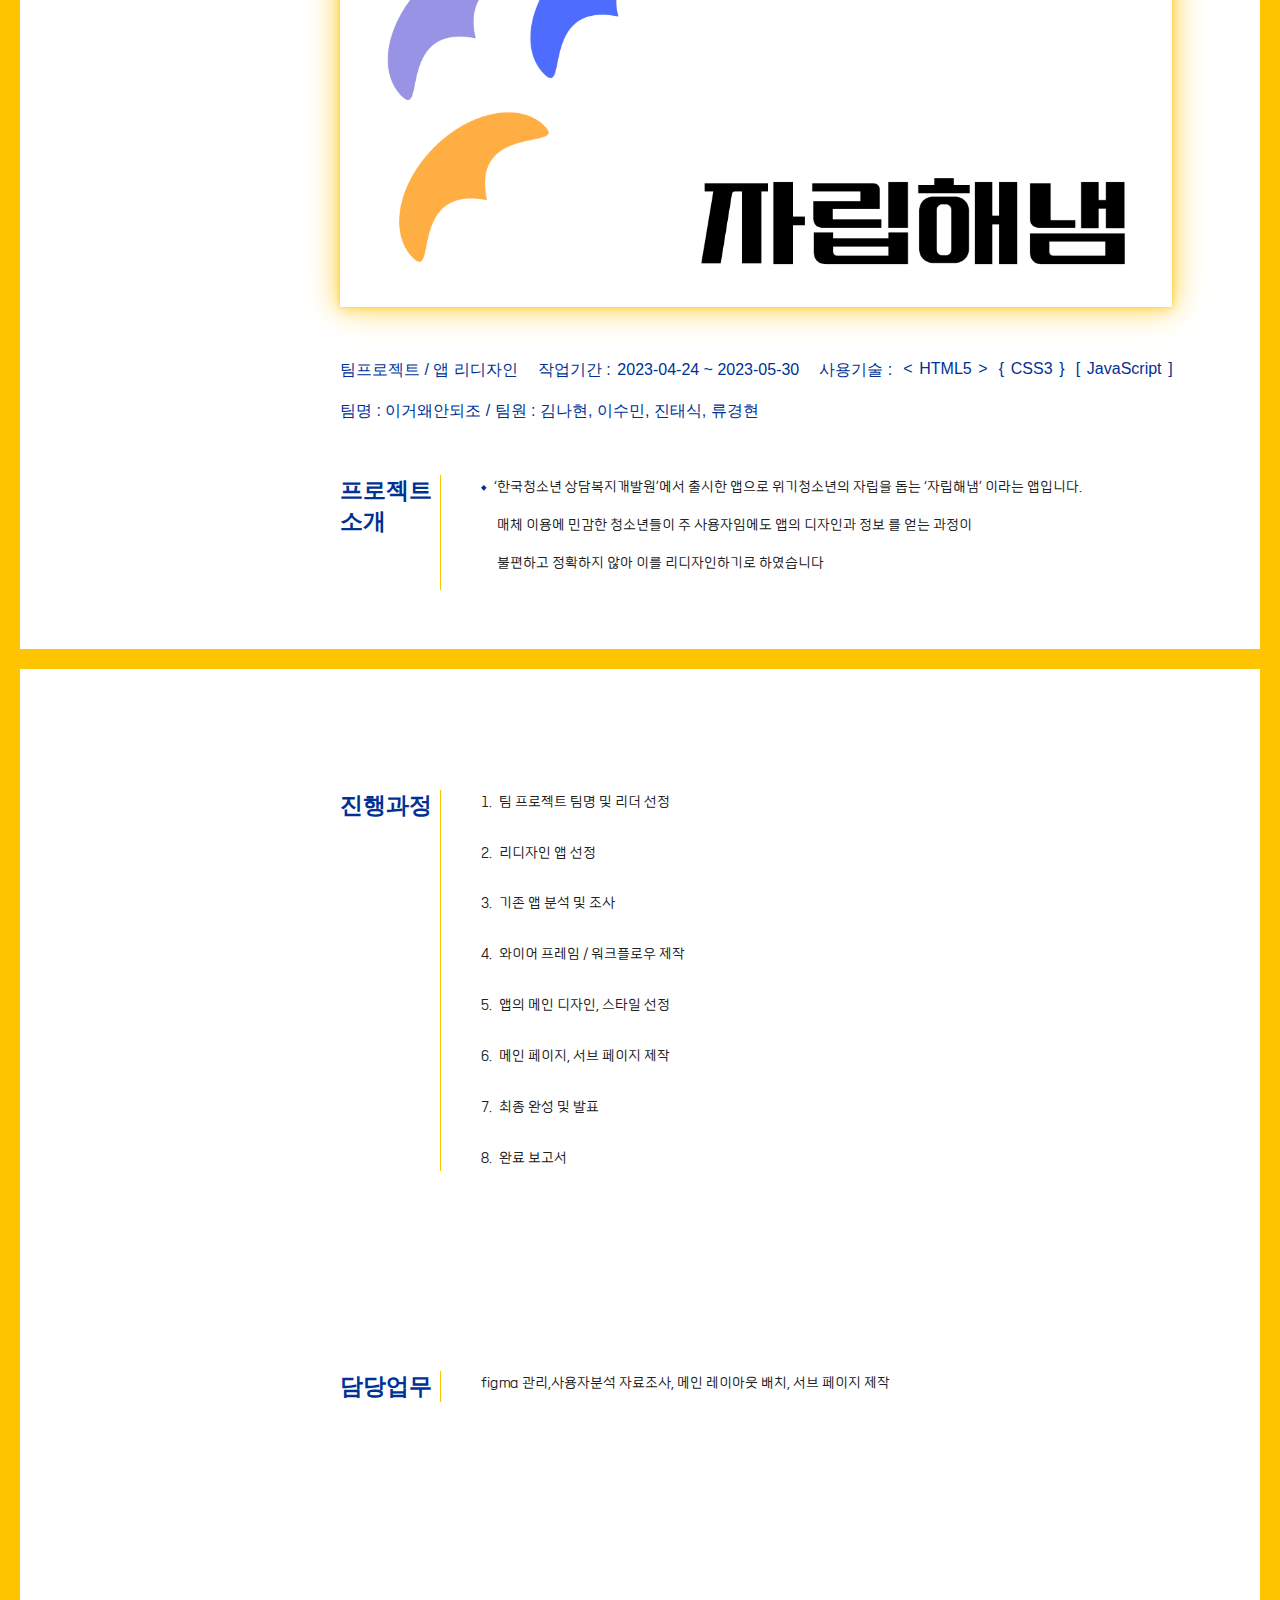
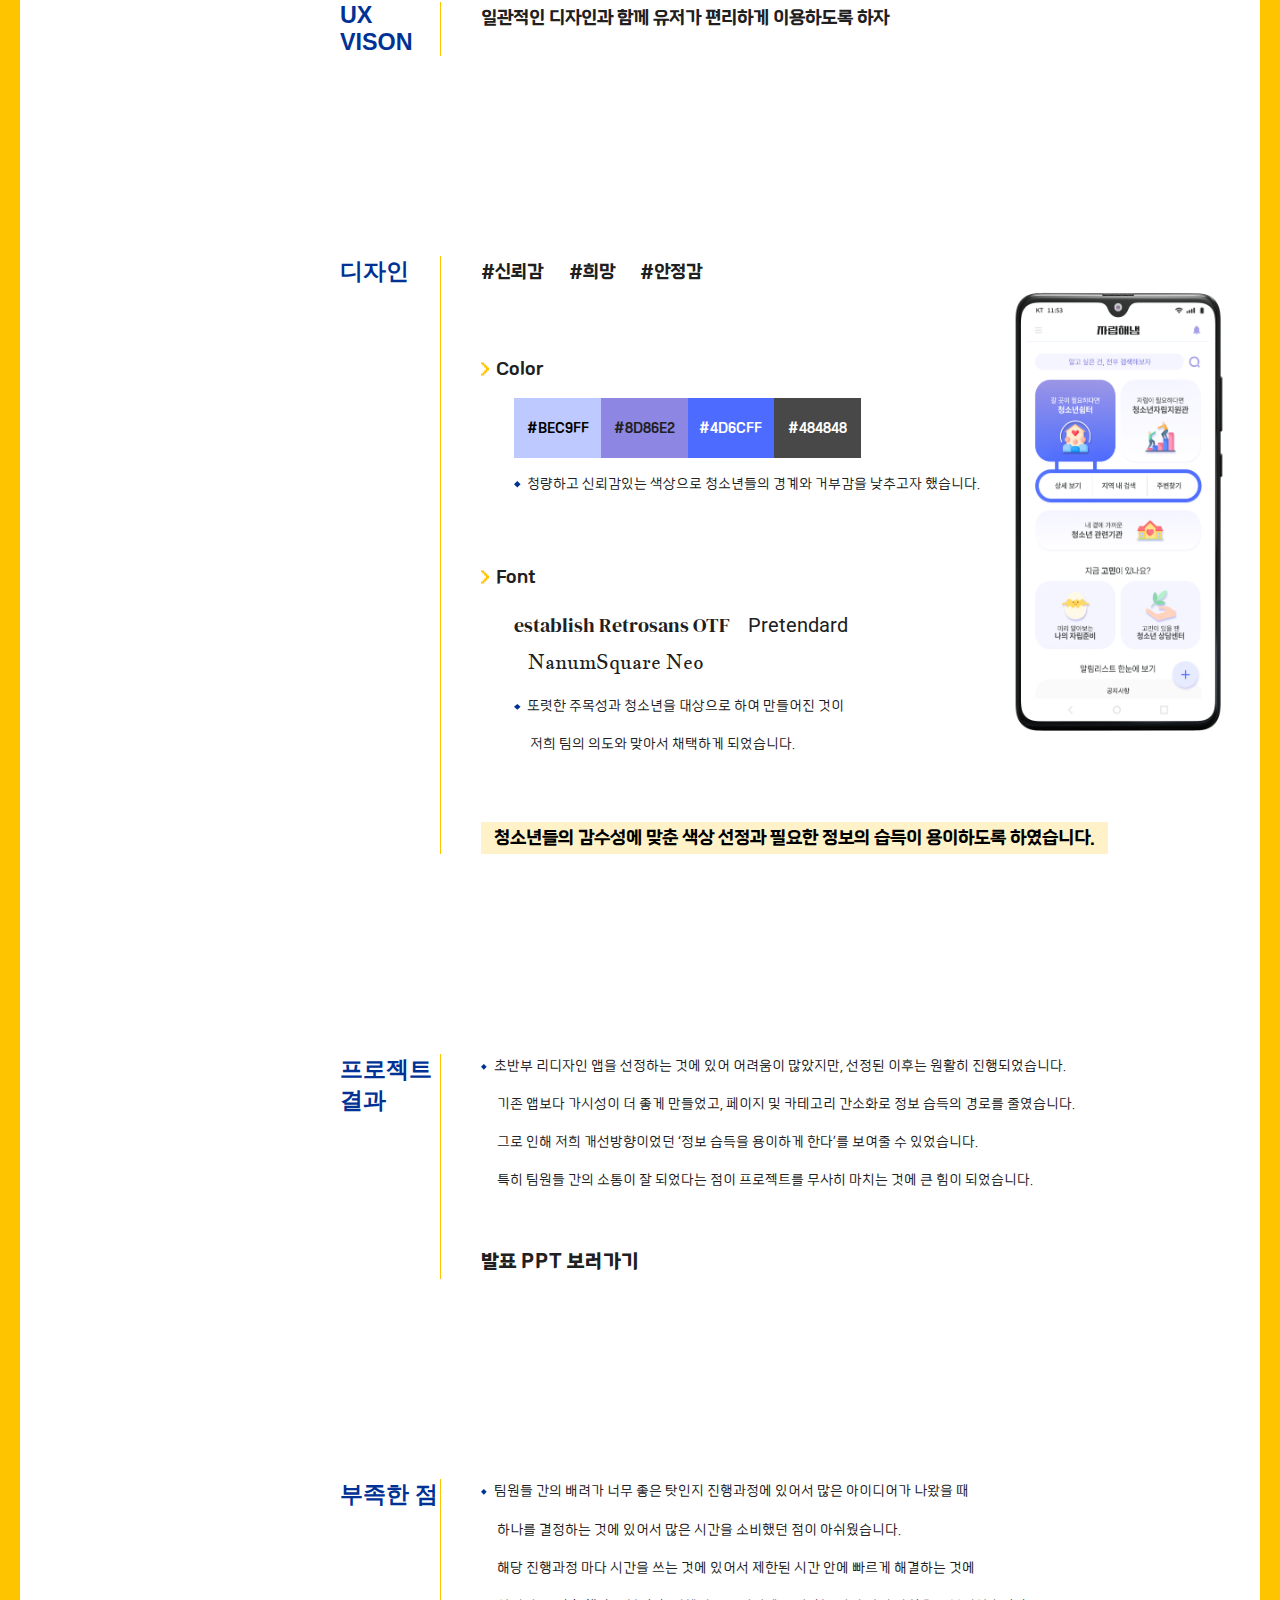
==== commit 536be17f: "230719 포트폴리오 오후 수정" ====
--- a/index.html
+++ b/index.html
@@ -240,366 +240,6 @@
         <li><a href="#skill">to skill</a> <span>/</span> <a href="#about">about me</a></li>
       </ol>
       <article class="project" id="project1">
-        <div class="title"><span>Solo</span></div>
-        <div class="sticky overline"></div>
-        <div class="sticky underline"></div>
-        <div class="content-box">
-          <figure>
-            <figcaption>portfolio<span class="page-number"><span class="now">1</span>/<span
-                  class="total">1</span></span></figcaption>
-            <div class="img-box">
-              <img src="./images/solo_web1.png" alt="">
-              <img src="./images/solo_web2.png" alt="">
-              <img src="./images/solo_web3.png" alt="">
-            </div>
-          </figure>
-          <div class="text">
-            <div class="img-explain">
-              <div class="type">개인프로젝트 / 포트폴리오</div>
-              <div class="period">작업기간 :<span>2023-06-09 ~ 2023-08-03</span></div>
-              <div class="tech">사용기술 :
-                <span>
-                  <span class="ramche">&lt;</span><span>HTML5</span><span class="ramche">&gt;</span>
-                  <span class="ramche">{</span><span>CSS3</span><span class="ramche">}</span>
-                  <span class="ramche">[</span><span>JavaScript</span><span class="ramche">]</span>
-                </span>
-              </div>
-            </div>
-            <div class="page-explain">
-              <div class="grid goal">
-                <h3>작업목표</h3>
-                <div class="description">
-                  <h4>JavaScript를 이용해서 나를 소개하기</h4>
-                </div>
-              </div>
-              <div class="grid design">
-                <h3>디자인</h3>
-                <div class="description">
-                  <div class="concept">#깔끔한<span>#세련된</span></div>
-                  <h4 class="flex-center">
-                    <svg class="high" viewBox="0 0 10 16" xmlns="http://www.w3.org/2000/svg">
-                      <path d="M0 14H2V12H4V10H6V6H4V4H2V2H0V-9.53674e-07H4V2H6V4H8V6H10V10H8V12H6V14H4V16H0V14Z" />
-                    </svg>
-                    Color
-                  </h4>
-                  <div class="color-box enter">
-                    <div class="color">#202020</div>
-                    <div class="color">#F3F3F3</div>
-                    <div class="color">#C3C3C3</div>
-                    <div class="color">#F99D18</div>
-                  </div>
-                  <div class="detail enter low">눈에 피로가 적은 흑백조합과 주황색계열의 포인트 색상 사용</div>
-                  <h4 class="flex-center">
-                    <svg class="high" viewBox="0 0 10 16" xmlns="http://www.w3.org/2000/svg">
-                      <path d="M0 14H2V12H4V10H6V6H4V4H2V2H0V-9.53674e-07H4V2H6V4H8V6H10V10H8V12H6V14H4V16H0V14Z" />
-                    </svg>
-                    Font
-                  </h4>
-                  <div class="font-line enter">
-                    <span>DM Serif Display</span>
-                    <span>Roboto</span>
-                    <span>Pretendard</span>
-                    <span>Jacques Framcois</span>
-                    <span>Lato</span>
-                  </div>
-                  <div class="detail enter low">굵은 서체로 타이틀을 나타내고 가독성이 좋은 서체로 내용을 채웠습니다.</div>
-                  <h4 class="accent">헬스장의 무겁고 투박함 느낌보다는 가볍게 올 수 있고 깔끔한 느낌을 주었습니다. </h4>
-                </div>
-              </div>
-              <div class="grid publishing">
-                <h3>퍼블리싱</h3>
-                <div class="description">
-                  <ul>
-                    <li class="low">미디어쿼리 사용
-                      <ul class="indent">
-                        <li>mobile 우선 작성</li>
-                        <li>- mobile : &lt;link href="./solo_web.css"&gt;</li>
-                        <li>- tablet : &lt;link media="(width >= 768p x)" href="./solo_webT.css"&gt;</li>
-                        <li>- pc : &lt;link media="(width >= 1280px)" href="./solo_webP.css"&gt; </li>
-                      </ul>
-                    </li>
-                    <li class="low">CSS를 이용한 메뉴 슬라이드 구현</li>
-                    <li class="low">sns 바로가기 버튼 브라우저 맞춰 위치 고정</li>
-                    <li class="low">CSS: hover 이벤트 효과</li>
-                    <li class="low">form, input을 이용한 개인정보입력양식 구성</li>
-                    <li class="low">Js를 통해 삽입한 이미지파일명 출력</li>
-                  </ul>
-                </div>
-              </div>
-              <div class="grid problem">
-                <h3>문제<span class="block">및 해결</span></h3>
-                <div class="description">
-                  <h4 class="flex-center"><svg class="high" viewBox="0 0 10 16" xmlns="http://www.w3.org/2000/svg">
-                      <path d="M0 14H2V12H4V10H6V6H4V4H2V2H0V-9.53674e-07H4V2H6V4H8V6H10V10H8V12H6V14H4V16H0V14Z" />
-                    </svg>&lt;input type=”file”&gt; 의 삽입이미지 파일명 html에 출력하기</h4>
-                  <h5 class="flex-center">
-                    <svg class="medium" viewBox="0 0 16 15" fill="none" xmlns="http://www.w3.org/2000/svg">
-                      <rect x="15.0713" width="15" height="15" transform="rotate(90 15.0713 0)" />
-                    </svg>
-                    Promblem 1. value값 활용
-                  </h5>
-                  <p class="low">HTML로 placeholder를 통해서 나타낼 수 없을까 싶었지만 작동되지 않았습니다.<span class="block">그래서 CSS의
-                      transitiion 값을 통해서도 구현할 수 있을까 고민을 하다가</span><span class="block">JavaScript를 통해 주로 나타낸다는 것을
-                      들었습니다.</span><span class="block">input 요소에 값을 입력하면서 일일이 console에 출력하면서 ‘files’라는 객체를 알게
-                      되었습니다.</span><span class="block">그리고 그 객체 속에 name이라는 키의 값을 출력하도록 코드를 작성했습니다.</span>
-                  </p>
-                  <h4 class="flex-center"><svg class="high" viewBox="0 0 10 16" xmlns="http://www.w3.org/2000/svg">
-                      <path d="M0 14H2V12H4V10H6V6H4V4H2V2H0V-9.53674e-07H4V2H6V4H8V6H10V10H8V12H6V14H4V16H0V14Z" />
-                    </svg>돌아가는 육각형 만들기</h4>
-                  <h5 class="flex-center"><svg class="medium" viewBox="0 0 16 15" fill="none"
-                      xmlns="http://www.w3.org/2000/svg">
-                      <rect x="15.0713" width="15" height="15" transform="rotate(90 15.0713 0)" />
-                    </svg>Promblem 1. 육각형 만들기</h5>
-                  <p class="low">처음엔 육각형을 &lt;div&gt; 태그를 통해 만들고 싶었습니다.<span class="block">하지만 border를 없애면서 만드는 태그의
-                      도형으로는 모서리가 둥근 도형을 만드는 것이</span><span class="block">불가능하다고 여겨져 이미지파일을 이용하는 것으로 해결했습니다.</span>
-                  </p>
-                  <h5 class="flex-center"><svg class="medium" viewBox="0 0 16 15" fill="none"
-                      xmlns="http://www.w3.org/2000/svg">
-                      <rect x="15.0713" width="15" height="15" transform="rotate(90 15.0713 0)" />
-                    </svg>Promblem 2. 위치 고정시키기</h5>
-                  <p class="low">animation과 함께 position을 통해 위치를 잡아주면 된다고 생각했습니다.<span class="block">position값을 먹으면
-                      height가 사라져 부모 요소를 계속 넘치는 이미지를 제어하기 위해</span><span class="block">넘치는 부분의 height를 viwhieght로 주었고,
-                      반응형과 포지션의 left 값을 활용해서</span><span class="block">이미지가 움직이는 것을 최대한 방지했습니다.</span>
-                  </p>
-                </div>
-              </div>
-            </div>
-            <a href="" class="site-enter">사이트 바로가기<span class="button-deco"><span></a>
-          </div>
-        </div>
-      </article>
-      <article class="project" id="project2">
-        <div class="title"><span>Solo</span></div>
-        <div class="sticky overline"></div>
-        <div class="content-box">
-          <figure>
-            <figcaption>HitGym<span class="page-number"><span class="now">1</span>/<span class="total">1</span></span>
-            </figcaption>
-            <div class="img-box">
-              <img src="./images/solo_web1.png" alt="">
-              <img src="./images/solo_web2.png" alt="">
-              <img src="./images/solo_web3.png" alt="">
-            </div>
-          </figure>
-          <div class="text">
-            <div class="img-explain">
-              <div class="type">개인프로젝트 / 반응형 웹 리디자인</div>
-              <div class="period">작업기간 :<span>2023-07-14 ~ 2023-07-15</span></div>
-              <div class="tech">사용기술 :
-                <span>
-                  <span class="ramche">&lt;</span><span>HTML5</span><span class="ramche">&gt;</span>
-                  <span class="ramche">{</span><span>CSS3</span><span class="ramche">}</span>
-                  <span class="ramche">[</span><span>JavaScript</span><span class="ramche">]</span>
-                </span>
-              </div>
-            </div>
-            <div class="page-explain">
-              <div class="grid goal">
-                <h3>작업목표</h3>
-                <div class="description">
-                  <h4>‘HItGym’이라는 헬스장 사이트를 반응형 웹으로 리디자인</h4>
-                </div>
-              </div>
-              <div class="grid design">
-                <h3>디자인</h3>
-                <div class="description">
-                  <div class="concept">#깔끔한<span>#세련된</span></div>
-                  <h4 class="flex-center">
-                    <svg class="high" viewBox="0 0 10 16" xmlns="http://www.w3.org/2000/svg">
-                      <path d="M0 14H2V12H4V10H6V6H4V4H2V2H0V-9.53674e-07H4V2H6V4H8V6H10V10H8V12H6V14H4V16H0V14Z" />
-                    </svg>
-                    Color
-                  </h4>
-                  <div class="color-box enter">
-                    <div class="color">#202020</div>
-                    <div class="color">#F3F3F3</div>
-                    <div class="color">#C3C3C3</div>
-                    <div class="color">#F99D18</div>
-                  </div>
-                  <div class="detail enter low">눈에 피로가 적은 흑백조합과 주황색계열의 포인트 색상 사용</div>
-                  <h4 class="flex-center">
-                    <svg class="high" viewBox="0 0 10 16" xmlns="http://www.w3.org/2000/svg">
-                      <path d="M0 14H2V12H4V10H6V6H4V4H2V2H0V-9.53674e-07H4V2H6V4H8V6H10V10H8V12H6V14H4V16H0V14Z" />
-                    </svg>
-                    Font
-                  </h4>
-                  <div class="font-line enter">
-                    <span>DM Serif Display</span>
-                    <span>Roboto</span>
-                    <span>Pretendard</span>
-                    <span>Jacques Framcois</span>
-                    <span>Lato</span>
-                  </div>
-                  <div class="detail enter low">굵은 서체로 타이틀을 나타내고 가독성이 좋은 서체로 내용을 채웠습니다.</div>
-                  <h4 class="accent">헬스장의 무겁고 투박함 느낌보다는 가볍게 올 수 있고 깔끔한 느낌을 주었습니다. </h4>
-                </div>
-              </div>
-              <div class="grid publishing">
-                <h3>퍼블리싱</h3>
-                <div class="description">
-                  <ul>
-                    <li class="low">미디어쿼리 사용
-                      <ul class="indent">
-                        <li>mobile 우선 작성</li>
-                        <li>- mobile : &lt;link href="./solo_web.css"&gt;</li>
-                        <li>- tablet : &lt;link media="(width >= 768p x)" href="./solo_webT.css"&gt;</li>
-                        <li>- pc : &lt;link media="(width >= 1280px)" href="./solo_webP.css"&gt; </li>
-                      </ul>
-                    </li>
-                    <li class="low">CSS를 이용한 메뉴 슬라이드 구현</li>
-                    <li class="low">sns 바로가기 버튼 브라우저 맞춰 위치 고정</li>
-                    <li class="low">CSS: hover 이벤트 효과</li>
-                    <li class="low">form, input을 이용한 개인정보입력양식 구성</li>
-                    <li class="low">Js를 통해 삽입한 이미지파일명 출력</li>
-                  </ul>
-                </div>
-              </div>
-              <div class="grid problem">
-                <h3>문제<span class="block">및 해결</span></h3>
-                <div class="description">
-                  <h4 class="flex-center"><svg class="high" viewBox="0 0 10 16" xmlns="http://www.w3.org/2000/svg">
-                      <path d="M0 14H2V12H4V10H6V6H4V4H2V2H0V-9.53674e-07H4V2H6V4H8V6H10V10H8V12H6V14H4V16H0V14Z" />
-                    </svg>&lt;input type=”file”&gt; 의 삽입이미지 파일명 html에 출력하기</h4>
-                  <h5 class="flex-center">
-                    <svg class="medium" viewBox="0 0 16 15" fill="none" xmlns="http://www.w3.org/2000/svg">
-                      <rect x="15.0713" width="15" height="15" transform="rotate(90 15.0713 0)" />
-                    </svg>
-                    Promblem 1. value값 활용
-                  </h5>
-                  <p class="low">HTML로 placeholder를 통해서 나타낼 수 없을까 싶었지만 작동되지 않았습니다.<span class="block">그래서 CSS의
-                      transitiion 값을 통해서도 구현할 수 있을까 고민을 하다가</span><span class="block">JavaScript를 통해 주로 나타낸다는 것을
-                      들었습니다.</span><span class="block">input 요소에 값을 입력하면서 일일이 console에 출력하면서 ‘files’라는 객체를 알게
-                      되었습니다.</span><span class="block">그리고 그 객체 속에 name이라는 키의 값을 출력하도록 코드를 작성했습니다.</span>
-                  </p>
-                  <h4 class="flex-center"><svg class="high" viewBox="0 0 10 16" xmlns="http://www.w3.org/2000/svg">
-                      <path d="M0 14H2V12H4V10H6V6H4V4H2V2H0V-9.53674e-07H4V2H6V4H8V6H10V10H8V12H6V14H4V16H0V14Z" />
-                    </svg>돌아가는 육각형 만들기</h4>
-                  <h5 class="flex-center"><svg class="medium" viewBox="0 0 16 15" fill="none"
-                      xmlns="http://www.w3.org/2000/svg">
-                      <rect x="15.0713" width="15" height="15" transform="rotate(90 15.0713 0)" />
-                    </svg>Promblem 1. 육각형 만들기</h5>
-                  <p class="low">처음엔 육각형을 &lt;div&gt; 태그를 통해 만들고 싶었습니다.<span class="block">하지만 border를 없애면서 만드는 태그의
-                      도형으로는 모서리가 둥근 도형을 만드는 것이</span><span class="block">불가능하다고 여겨져 이미지파일을 이용하는 것으로 해결했습니다.</span>
-                  </p>
-                  <h5 class="flex-center"><svg class="medium" viewBox="0 0 16 15" fill="none"
-                      xmlns="http://www.w3.org/2000/svg">
-                      <rect x="15.0713" width="15" height="15" transform="rotate(90 15.0713 0)" />
-                    </svg>Promblem 2. 위치 고정시키기</h5>
-                  <p class="low">animation과 함께 position을 통해 위치를 잡아주면 된다고 생각했습니다.<span class="block">position값을 먹으면
-                      height가 사라져 부모 요소를 계속 넘치는 이미지를 제어하기 위해</span><span class="block">넘치는 부분의 height를 viwhieght로 주었고,
-                      반응형과 포지션의 left 값을 활용해서</span><span class="block">이미지가 움직이는 것을 최대한 방지했습니다.</span>
-                  </p>
-                </div>
-              </div>
-            </div>
-            <a href="" class="site-enter">사이트 바로가기<span class="button-deco"><span></a>
-          </div>
-        </div>
-        <div class="sticky underline"></div>
-      </article>
-      <article class="project" id="project3">
-        <div class="title"><span>Solo</span></div>
-        <div class="sticky overline"></div>
-        <div class="content-box">
-          <figure>
-            <figcaption>ArmorBearer<span class="page-number"><span class="now">1</span>/<span
-                  class="total">1</span></span></figcaption>
-            <div class="img-box">
-              <img src="./images/armorBearer1.png" alt="">
-              <img src="./images/armorBearer2.png" alt="">
-            </div>
-          </figure>
-          <div class="text">
-            <div class="img-explain">
-              <div class="type">개인프로젝트 / 기업 웹 리디자인</div>
-              <div class="period">작업기간 :<span>2023-05-08 ~ 2023-05-16</span></div>
-              <div class="tech">사용기술 :
-                <span>
-                  <span class="ramche">&lt;</span><span>HTML5</span><span class="ramche">&gt;</span>
-                  <span class="ramche">{</span><span>CSS3</span><span class="ramche">}</span>
-                </span>
-              </div>
-            </div>
-            <div class="page-explain">
-              <div class="grid goal">
-                <h3>작업목표</h3>
-                <div class="description">
-                  <h4>‘ArmorBearer’이라는 무역기업 사이트를 HTML/CSS 이용해서 리디자인</h4>
-                </div>
-              </div>
-              <div class="grid design">
-                <h3>디자인</h3>
-                <div class="description">
-                  <div class="concept">#믿음직한<span>#미래지향적</span></div>
-                  <h4 class="flex-center">
-                    <svg class="high" viewBox="0 0 10 16" xmlns="http://www.w3.org/2000/svg">
-                      <path d="M0 14H2V12H4V10H6V6H4V4H2V2H0V-9.53674e-07H4V2H6V4H8V6H10V10H8V12H6V14H4V16H0V14Z" />
-                    </svg>
-                    Color
-                  </h4>
-                  <div class="color-box enter">
-                    <div class="color">#141414</div>
-                    <div class="color">#1C1C1C</div>
-                    <div class="color">#F7F7F7</div>
-                    <div class="color">#FF5519</div>
-                    <div class="color">#FFB400</div>
-                  </div>
-                  <div class="detail enter low">회색으로 섹션을 나누며 정돈된 느낌을 주며 밝은색을 포인트로 하여 아이콘에 사용</div>
-                  <h4 class="flex-center">
-                    <svg class="high" viewBox="0 0 10 16" xmlns="http://www.w3.org/2000/svg">
-                      <path d="M0 14H2V12H4V10H6V6H4V4H2V2H0V-9.53674e-07H4V2H6V4H8V6H10V10H8V12H6V14H4V16H0V14Z" />
-                    </svg>
-                    Font
-                  </h4>
-                  <div class="font-line enter">
-                    <span>Montserrat</span>
-                    <span>Roboto</span>
-                    <span>Noto Sans KR</span>
-                    <span>NanumSquare</span>
-                  </div>
-                  <div class="detail enter low">주로 키워드를 통해 내용을 보여주기 때문에 정직한 서체들을 사용했습니다.</div>
-                  <h4 class="accent">무역기업인 만큼 신뢰성을 주며 여백을 통해 간결한 느낌을 주었습니다.</h4>
-                </div>
-              </div>
-              <div class="grid publishing">
-                <h3>퍼블리싱</h3>
-                <div class="description">
-                  <ul>
-                    <li class="low">이미지 더보기 슬라이드 구현</li>
-                    <li class="low">flex를 이용한 레이아웃 구성</li>
-                    <li class="low">가상선택자를 이용한 버튼도형 만들기</li>
-                    <li class="low">position을 이용한 테두리 효과</li>
-                    <li class="low">CSS: hover 이벤트 효과</li>
-                  </ul>
-                </div>
-              </div>
-              <div class="grid problem">
-                <h3>문제<span class="block">및 해결</span></h3>
-                <div class="description">
-                  <h4 class="flex-center"><svg class="high" viewBox="0 0 10 16" xmlns="http://www.w3.org/2000/svg">
-                      <path d="M0 14H2V12H4V10H6V6H4V4H2V2H0V-9.53674e-07H4V2H6V4H8V6H10V10H8V12H6V14H4V16H0V14Z" />
-                    </svg>버튼의 hover 효과로 넣을 마름모 만들기</h4>
-                  <h5 class="flex-center">
-                    <svg class="medium" viewBox="0 0 16 15" fill="none" xmlns="http://www.w3.org/2000/svg">
-                      <rect x="15.0713" width="15" height="15" transform="rotate(90 15.0713 0)" />
-                    </svg>
-                    Promblem 1. 가상 클래스를 사용하기
-                  </h5>
-                  <p class="low">::before와 ::after를 사용해서 도형을 만들 수 있다고 봤습니다.<span class="block">CSS의 border를 이용했지만 처음에는
-                      top,bottom,left,right의 </span><span class="block">어디에 굵기를 주어야하는지도 헷갈렸습니다.</span><span
-                      class="block">두 개의 가상 클래스에 원하는 border값을 주었고, 각각 삼각형을 만들어 </span><span class="block">position값을 주어
-                      중앙에서 만나게 하여 마름모를
-                      만들었습니다.</span>
-                  </p>
-                </div>
-              </div>
-            </div>
-            <a href="" class="site-enter">사이트 바로가기<span class="button-deco"><span></a>
-          </div>
-        </div>
-        <div class="sticky underline"></div>
-      </article>
-      <article class="project" id="project4">
         <div class="title"><span>Team</span></div>
         <div class="sticky overline"></div>
         <div class="content-box">
@@ -619,9 +259,9 @@
               <div class="period">작업기간 :<span>2023-06-30 ~ 2023-07-14</span></div>
               <div class="tech">사용기술 :
                 <span>
-                  <span class="ramche">&lt;</span><span>HTML5</span><span class="ramche">&gt;</span>
-                  <span class="ramche">{</span><span>CSS3</span><span class="ramche">}</span>
-                  <span class="ramche">[</span><span>JavaScript</span><span class="ramche">]</span>
+                  <span>&lt;</span><span>HTML5</span><span>&gt;</span>
+                  <span>{</span><span>CSS3</span><span>}</span>
+                  <span>[</span><span>JavaScript</span><span>]</span>
                 </span>
               </div>
               <div class="team">
@@ -639,24 +279,19 @@
                   </span>
                 </div>
               </div>
-              <div class="grid goal">
-                <h3>작업목표</h3>
-                <div class="description">
-                  <h4>JavaScript를 이용한 '테디베어 박물관' 사이트 리디자인</h4>
-                </div>
-              </div>
               <div class="grid process">
                 <h3>진행과정</h3>
                 <div class="description">
                   <ol>
                     <li>1.<span>팀 프로젝트명 및 리더 선정</span></li>
                     <li>2.<span>리디자인 사이트 선정</span></li>
-                    <li>3.<span>피그마를 통해 각각 페이지를 맡아 리디자인</span></li>
-                    <li>4.<span>공통 스타일, 파일 조직도를 만들며 퍼블리싱 가이드 작성</span></li>
-                    <li>5.<span>디자인 확인 후 HTML/CSS 코드 작성</span></li>
-                    <li>6.<span>HTML/CSS 조정 후 JavaScript 코드 작성</span></li>
-                    <li>7.<span>JavaScript 작동효과 상세조정, 전체적인 폰트 크기 수정</span></li>
-                    <li>8.<span>완료 보고서</span></li>
+                    <li>3.<span>팀회의를 통해 디자인 컨셉, 방향성 선정</span></li>
+                    <li>4.<span>피그마를 통해 각각 페이지를 맡아 리디자인</span></li>
+                    <li>5.<span>공통 스타일, 파일 조직도를 만들며 퍼블리싱 가이드 작성</span></li>
+                    <li>6.<span>디자인 확인 후 HTML/CSS 코드 작성</span></li>
+                    <li>7.<span>HTML/CSS 조정 후 JavaScript 코드 작성</span></li>
+                    <li>8.<span>JavaScript 작동효과 상세조정, 전체적인 폰트 크기 수정</span></li>
+                    <li>9.<span>완료 보고서</span></li>
                   </ol>
                 </div>
               </div>
@@ -691,7 +326,7 @@
                     <span>GyeonggiBatang</span>
                   </div>
                   <div class="detail enter low">타이틀은 굵은 서체로 한 눈에 보이게 하고, 내용은 svg와 어울리는 서체로 채택했습니다.</div>
-                  <h4 class="accent">테디베어의 귀여움을 보여주면서도 <span class="block">박물관에 맞게 필요한 정보를 한 눈에 보이도록 하였습니다.</span></h4>
+                  <h4 class="accent">테디베어의 귀여움을 보여주면서도 박물관에 맞게 필요한 정보를 한 눈에 보이도록 하였습니다.</h4>
                 </div>
               </div>
               <div class="grid publishing">
@@ -709,6 +344,9 @@
                 </div>
               </div>
               <div class="grid problem">
+                <div class="sample1-1">
+                  <img src="./team/teddyBear/branch/images/bear1.png" alt="">
+                </div>
                 <h3>문제<span class="block">및 해결</span></h3>
                 <div class="description">
                   <h4 class="flex-center"><svg class="high" viewBox="0 0 10 16" xmlns="http://www.w3.org/2000/svg">
@@ -718,16 +356,17 @@
                     <svg class="medium" viewBox="0 0 16 15" fill="none" xmlns="http://www.w3.org/2000/svg">
                       <rect x="15.0713" width="15" height="15" transform="rotate(90 15.0713 0)" />
                     </svg>
-                    Promblem 1. 테디베어 사리지게 하기
+                    Promblem 1. 테디베어 사라지게 하기
                   </h5>
                   <p class="low">먼저 테디베어 이미지를 보여지게 될 곳에 position을 이용하여 배치했습니다.<span class="block">다음 섹션에서 사라지게 하기위해
-                      offsetTop를 이용하여 스크롤 했을 때, </span><span class="block">사라져야할 지점을 찾았습니다.</span><span
-                      class="block">transform을 이용해 Y축으로 스크롤과 함께 이동 시켰습니다.</span><span class="block">이동과 동시에 사라지게 하기위해
-                      opacity값을 주었지만</span><span class="block">큰 이미지가 갑자기 사라지는 것이 부자연스러웠습니다.</span><span
-                      class="block">그래서 transform의 scale값을 함께 주었지만 transition의 </span><span class="block">값때문에 움직임 타이머가
+                      offsetTop를 이용하여 스크롤 했을 때, 사라져야할 지점을 찾았습니다.</span><span class="block">transform을 이용해 Y축으로 스크롤과 함께
+                      이동 시켰습니다.</span>
+                  </p>
+                  <p class="low">이동과 동시에 사라지게 하기위해
+                    opacity값을 주었지만 큰 이미지가 갑자기 사라지는 것이<span class="block"> 부자연스러웠습니다.그래서 transform의 scale값을 함께 주었지만
+                      transition의</span><span class="block">값때문에 움직임 타이머가
                       들어가서 늦게 움직이는 것을 방지하기위해 </span><span class="block">이미지를
-                      감싸는 wrapper 이미지에 translateY를 주어 transform의 효과를 분리했습니다.</span>
-                  </p>
+                      감싸는 wrapper 이미지에 translateY를 주어 transform의 효과를 분리했습니다.</span></p>
                   <h5 class="flex-center">
                     <svg class="medium" viewBox="0 0 16 15" fill="none" xmlns="http://www.w3.org/2000/svg">
                       <rect x="15.0713" width="15" height="15" transform="rotate(90 15.0713 0)" />
@@ -742,7 +381,7 @@
                       위에서 사라지고 나타나도록 했습니다.</span>
                   </p>
                   <div class="pdf">
-                    <a href="./images/프로젝트_기술서.pdf" class="accent" target="_blank">기술서 PDF</a>
+                    <a href="./images/tech_document.pdf" target="_blank">기술서 PDF 보러가기</a>
                   </div>
                 </div>
               </div>
@@ -782,7 +421,7 @@
                       class="block">레이아웃을 조정하는 모습에서 정말 많이 공부해야한다는 것을 깨달았습니다.</span>
                 </div>
               </div>
-              <div class="grid role">
+              <div class="grid review">
                 <h3>프로젝트 소감</h3>
                 <div class="description">
                   <span class="low">
@@ -810,7 +449,245 @@
         </div>
         <div class="sticky underline"></div>
       </article>
-      <article class="project" id="project5">
+      <article class="project" id="project2">
+        <div class="title"><span>Solo</span></div>
+        <div class="sticky overline"></div>
+        <div class="sticky underline"></div>
+        <div class="content-box">
+          <figure>
+            <figcaption>한개 남은 사이트<span class="page-number"><span class="now">1</span>/<span
+                  class="total">1</span></span></figcaption>
+            <div class="img-box">
+              <img src="https://placehold.co/1200x600" alt="">
+            </div>
+          </figure>
+          <div class="text">
+            <div class="img-explain">
+              <div class="type">개인프로젝트 / 한개 남은 사이트</div>
+              <div class="period">작업기간 :<span>2023-06-09 ~ 2023-08-03</span></div>
+              <div class="tech">사용기술 :
+                <span>
+                  <span>&lt;</span><span>HTML5</span><span>&gt;</span>
+                  <span>{</span><span>CSS3</span><span>}</span>
+                  <span>[</span><span>JavaScript</span><span>]</span>
+                </span>
+              </div>
+            </div>
+            <div class="page-explain">
+              <div class="grid goal">
+                <h3>작업목표</h3>
+                <div class="description">
+                  <h4>한개 남은 사이트</h4>
+                </div>
+              </div>
+              <div class="grid design">
+                <h3>디자인</h3>
+                <div class="description">
+                  <div class="concept">#한<span>#개</span></div>
+                  <h4 class="flex-center">
+                    <svg class="high" viewBox="0 0 10 16" xmlns="http://www.w3.org/2000/svg">
+                      <path d="M0 14H2V12H4V10H6V6H4V4H2V2H0V-9.53674e-07H4V2H6V4H8V6H10V10H8V12H6V14H4V16H0V14Z" />
+                    </svg>
+                    Color
+                  </h4>
+                  <div class="color-box enter">
+                    <div class="color">#202020</div>
+                    <div class="color">#F3F3F3</div>
+                    <div class="color">#C3C3C3</div>
+                    <div class="color">#F99D18</div>
+                  </div>
+                  <div class="detail enter low">한개 남은 사이트</div>
+                  <h4 class="flex-center">
+                    <svg class="high" viewBox="0 0 10 16" xmlns="http://www.w3.org/2000/svg">
+                      <path d="M0 14H2V12H4V10H6V6H4V4H2V2H0V-9.53674e-07H4V2H6V4H8V6H10V10H8V12H6V14H4V16H0V14Z" />
+                    </svg>
+                    Font
+                  </h4>
+                  <div class="font-line enter">
+                    <span>남</span>
+                    <span>은</span>
+                    <span>사</span>
+                    <span>이</span>
+                    <span>트</span>
+                  </div>
+                  <div class="detail enter low">한개 남은 사이트</div>
+                  <h4 class="accent">한개 남은 사이트</h4>
+                </div>
+              </div>
+              <div class="grid publishing">
+                <h3>퍼블리싱</h3>
+                <div class="description">
+                  <ul>
+                    <li class="low">한개 남은 사이트
+                    </li>
+                  </ul>
+                </div>
+              </div>
+              <div class="grid problem">
+                <h3>문제<span class="block">및 해결</span></h3>
+                <div class="description">
+                  <h4 class="flex-center"><svg class="high" viewBox="0 0 10 16" xmlns="http://www.w3.org/2000/svg">
+                      <path d="M0 14H2V12H4V10H6V6H4V4H2V2H0V-9.53674e-07H4V2H6V4H8V6H10V10H8V12H6V14H4V16H0V14Z" />
+                    </svg>한개 남은 사이트</h4>
+                  <h5 class="flex-center">
+                    <svg class="medium" viewBox="0 0 16 15" fill="none" xmlns="http://www.w3.org/2000/svg">
+                      <rect x="15.0713" width="15" height="15" transform="rotate(90 15.0713 0)" />
+                    </svg>
+                    한개 남은 사이트
+                  </h5>
+                  <p class="low">한개 남은 사이트
+                  </p>
+                  <h4 class="flex-center"><svg class="high" viewBox="0 0 10 16" xmlns="http://www.w3.org/2000/svg">
+                      <path d="M0 14H2V12H4V10H6V6H4V4H2V2H0V-9.53674e-07H4V2H6V4H8V6H10V10H8V12H6V14H4V16H0V14Z" />
+                    </svg>한개 남은 사이트</h4>
+                  <h5 class="flex-center"><svg class="medium" viewBox="0 0 16 15" fill="none"
+                      xmlns="http://www.w3.org/2000/svg">
+                      <rect x="15.0713" width="15" height="15" transform="rotate(90 15.0713 0)" />
+                    </svg>한개 남은 사이트</h5>
+                  <p class="low">한개 남은 사이트</span>
+                  </p>
+                  <h5 class="flex-center"><svg class="medium" viewBox="0 0 16 15" fill="none"
+                      xmlns="http://www.w3.org/2000/svg">
+                      <rect x="15.0713" width="15" height="15" transform="rotate(90 15.0713 0)" />
+                    </svg>한개 남은 사이트</h5>
+                  <p class="low">한개 남은 사이트
+                  </p>
+                </div>
+              </div>
+            </div>
+            <a href="" class="site-enter">사이트 바로가기<span class="button-deco"><span></a>
+          </div>
+        </div>
+      </article>
+      <article class="project" id="project3">
+        <div class="title"><span>Solo</span></div>
+        <div class="sticky overline"></div>
+        <div class="content-box">
+          <figure>
+            <figcaption>HitGym<span class="page-number"><span class="now">1</span>/<span class="total">1</span></span>
+            </figcaption>
+            <div class="img-box">
+              <img src="./images/solo_web1.png" alt="">
+              <img src="./images/solo_web2.png" alt="">
+              <img src="./images/solo_web3.png" alt="">
+            </div>
+          </figure>
+          <div class="text">
+            <div class="img-explain">
+              <div class="type">개인프로젝트 / 반응형 웹 리디자인</div>
+              <div class="period">작업기간 :<span>2023-07-14 ~ 2023-07-15</span></div>
+              <div class="tech">사용기술 :
+                <span>
+                  <span>&lt;</span><span>HTML5</span><span>&gt;</span>
+                  <span>{</span><span>CSS3</span><span>}</span>
+                  <span>[</span><span>JavaScript</span><span>]</span>
+                </span>
+              </div>
+            </div>
+            <div class="page-explain">
+              <div class="grid goal">
+                <h3>작업목표</h3>
+                <div class="description">
+                  <h4>헬스장 사이트를 반응형 웹으로 제작하며 Media Query에 대한 이해도 높이기</h4>
+                </div>
+              </div>
+              <div class="grid design">
+                <h3>디자인</h3>
+                <div class="description">
+                  <div class="concept">#깔끔한<span>#세련된</span></div>
+                  <h4 class="flex-center">
+                    <svg class="high" viewBox="0 0 10 16" xmlns="http://www.w3.org/2000/svg">
+                      <path d="M0 14H2V12H4V10H6V6H4V4H2V2H0V-9.53674e-07H4V2H6V4H8V6H10V10H8V12H6V14H4V16H0V14Z" />
+                    </svg>
+                    Color
+                  </h4>
+                  <div class="color-box enter">
+                    <div class="color">#202020</div>
+                    <div class="color">#F3F3F3</div>
+                    <div class="color">#C3C3C3</div>
+                    <div class="color">#F99D18</div>
+                  </div>
+                  <div class="detail enter low">눈에 피로가 적은 흑백조합과 주황색계열의 포인트 색상 사용</div>
+                  <h4 class="flex-center">
+                    <svg class="high" viewBox="0 0 10 16" xmlns="http://www.w3.org/2000/svg">
+                      <path d="M0 14H2V12H4V10H6V6H4V4H2V2H0V-9.53674e-07H4V2H6V4H8V6H10V10H8V12H6V14H4V16H0V14Z" />
+                    </svg>
+                    Font
+                  </h4>
+                  <div class="font-line enter">
+                    <span>DM Serif Display</span>
+                    <span>Roboto</span>
+                    <span>Pretendard</span>
+                    <span>Jacques Framcois</span>
+                    <span>Lato</span>
+                  </div>
+                  <div class="detail enter low">굵은 서체로 타이틀을 나타내고 가독성이 좋은 서체로 내용을 채웠습니다.</div>
+                  <h4 class="accent">헬스장의 무겁고 투박함 느낌보다는 가볍게 올 수 있고 깔끔한 느낌을 주었습니다. </h4>
+                </div>
+              </div>
+              <div class="grid publishing">
+                <h3>퍼블리싱</h3>
+                <div class="description">
+                  <ul>
+                    <li class="low">미디어쿼리 사용
+                      <ul class="indent">
+                        <li>mobile 우선 작성</li>
+                        <li>- tablet : &lt;link media="(width >= 768p x)" href="./solo_webT.css"&gt;</li>
+                        <li>- pc : &lt;link media="(width >= 1280px)" href="./solo_webP.css"&gt; </li>
+                      </ul>
+                    </li>
+                    <li class="low">CSS를 이용한 메뉴 슬라이드 구현</li>
+                    <li class="low">sns 바로가기 버튼 브라우저 맞춰 위치 고정</li>
+                    <li class="low">CSS: hover 이벤트 효과</li>
+                    <li class="low">form, input을 이용한 개인정보입력양식 구성</li>
+                    <li class="low">Js를 통해 삽입한 이미지파일명 출력</li>
+                  </ul>
+                </div>
+              </div>
+              <div class="grid problem">
+                <h3>문제<span class="block">및 해결</span></h3>
+                <div class="description">
+                  <h4 class="flex-center"><svg class="high" viewBox="0 0 10 16" xmlns="http://www.w3.org/2000/svg">
+                      <path d="M0 14H2V12H4V10H6V6H4V4H2V2H0V-9.53674e-07H4V2H6V4H8V6H10V10H8V12H6V14H4V16H0V14Z" />
+                    </svg>&lt;input type=”file”&gt; 의 삽입이미지 파일명 html에 출력하기</h4>
+                  <h5 class="flex-center">
+                    <svg class="medium" viewBox="0 0 16 15" fill="none" xmlns="http://www.w3.org/2000/svg">
+                      <rect x="15.0713" width="15" height="15" transform="rotate(90 15.0713 0)" />
+                    </svg>
+                    Promblem 1. value값 활용
+                  </h5>
+                  <p class="low">HTML로 placeholder를 통해서 나타낼 수 없을까 싶었지만 작동되지 않았습니다.<span class="block">그래서 CSS의
+                      transitiion 값을 통해서도 구현할 수 있을까 고민을 하다가</span><span class="block">JavaScript를 통해 주로 나타낸다는 것을
+                      들었습니다.</span><span class="block">input 요소에 값을 입력하면서 일일이 console에 출력하면서 ‘files’라는 객체를 알게
+                      되었습니다.</span><span class="block">그리고 그 객체 속에 name이라는 키의 값을 출력하도록 코드를 작성했습니다.</span>
+                  </p>
+                  <h4 class="flex-center"><svg class="high" viewBox="0 0 10 16" xmlns="http://www.w3.org/2000/svg">
+                      <path d="M0 14H2V12H4V10H6V6H4V4H2V2H0V-9.53674e-07H4V2H6V4H8V6H10V10H8V12H6V14H4V16H0V14Z" />
+                    </svg>돌아가는 육각형 만들기</h4>
+                  <h5 class="flex-center"><svg class="medium" viewBox="0 0 16 15" fill="none"
+                      xmlns="http://www.w3.org/2000/svg">
+                      <rect x="15.0713" width="15" height="15" transform="rotate(90 15.0713 0)" />
+                    </svg>Promblem 1. 육각형 만들기</h5>
+                  <p class="low">처음엔 육각형을 &lt;div&gt; 태그를 통해 만들고 싶었습니다.<span class="block">하지만 border를 없애면서 만드는 태그의
+                      도형으로는 모서리가 둥근 도형을 만드는 것이</span><span class="block">불가능하다고 여겨져 이미지파일을 이용하는 것으로 해결했습니다.</span>
+                  </p>
+                  <h5 class="flex-center"><svg class="medium" viewBox="0 0 16 15" fill="none"
+                      xmlns="http://www.w3.org/2000/svg">
+                      <rect x="15.0713" width="15" height="15" transform="rotate(90 15.0713 0)" />
+                    </svg>Promblem 2. 위치 고정시키기</h5>
+                  <p class="low">animation과 함께 position을 통해 위치를 잡아주면 된다고 생각했습니다.<span class="block">position값을 먹으면
+                      height가 사라져 부모 요소를 계속 넘치는 이미지를 제어하기 위해</span><span class="block">넘치는 부분의 height를 viwhieght로 주었고,
+                      반응형과 포지션의 left 값을 활용해서</span><span class="block">이미지가 움직이는 것을 최대한 방지했습니다.</span>
+                  </p>
+                </div>
+              </div>
+            </div>
+            <a href="" class="site-enter">사이트 바로가기<span class="button-deco"><span></a>
+          </div>
+        </div>
+        <div class="sticky underline"></div>
+      </article>
+      <article class="project" id="project4">
         <div class="title"><span>Team</span></div>
         <div class="sticky overline"></div>
         <div class="content-box">
@@ -830,9 +707,9 @@
               <div class="period">작업기간 :<span>2023-04-24 ~ 2023-05-30</span></div>
               <div class="tech">사용기술 :
                 <span>
-                  <span class="ramche">&lt;</span><span>HTML5</span><span class="ramche">&gt;</span>
-                  <span class="ramche">{</span><span>CSS3</span><span class="ramche">}</span>
-                  <span class="ramche">[</span><span>JavaScript</span><span class="ramche">]</span>
+                  <span>&lt;</span><span>HTML5</span><span>&gt;</span>
+                  <span>{</span><span>CSS3</span><span>}</span>
+                  <span>[</span><span>JavaScript</span><span>]</span>
                 </span>
               </div>
               <div class="team">
@@ -877,6 +754,7 @@
                 </div>
               </div>
               <div class="grid design">
+                <img src="./images/inde_protoType.png" alt="">
                 <h3>디자인</h3>
                 <div class="description">
                   <div class="concept">#신뢰감<span>#희망</span><span>#안정감</span></div>
@@ -901,7 +779,7 @@
                   </h4>
                   <div class="font-line enter">
                     <span>establish Retrosans OTF</span>
-                    <span>Pretendard</span>
+                    <span>Pretendard</span><br>
                     <span>NanumSquare Neo</span>
                   </div>
                   <div class="detail enter low">또렷한 주목성과 청소년을 대상으로 하여 만들어진 것이 <div class="span block">저희 팀의 의도와 맞아서 채택하게
@@ -918,7 +796,7 @@
                       습득을 용이하게 한다’를 보여줄 수 있었습니다.</span><span class="block">특히 팀원들 간의 소통이 잘 되었다는 점이 프로젝트를 무사히 마치는 것에 큰 힘이
                       되었습니다.</span></span>
                   <div class="pdf">
-                    <a href="./images/프로젝트_기술서.pdf" class="accent" target="_blank">발표 PPT</a>
+                    <a href="./images/uiux_independent_ppt.pdf" target="_blank">발표 PPT 보러가기</a>
                   </div>
                 </div>
               </div>
@@ -971,6 +849,108 @@
                   <span class="low">시간이 부족했지만 팀원 모두가 머리를 모아 고민하던 시간들이
                     괴롭다기보다는 즐거웠던 것 같습니다.<span class="block">힘을 합쳐 하나의 결과물을 만들었다는 것이 뿌듯했고, 다음 팀
                       작업도 기대됩니다</span></span>
+                </div>
+              </div>
+            </div>
+            <a href="" class="site-enter">사이트 바로가기<span class="button-deco"><span></a>
+          </div>
+        </div>
+        <div class="sticky underline"></div>
+      </article>
+      <article class="project" id="project5">
+        <div class="title"><span>Solo</span></div>
+        <div class="sticky overline"></div>
+        <div class="content-box">
+          <figure>
+            <figcaption>ArmorBearer<span class="page-number"><span class="now">1</span>/<span
+                  class="total">1</span></span></figcaption>
+            <div class="img-box">
+              <img src="./images/armorBearer1.png" alt="">
+              <img src="./images/armorBearer2.png" alt="">
+            </div>
+          </figure>
+          <div class="text">
+            <div class="img-explain">
+              <div class="type">개인프로젝트 / 기업 웹 리디자인</div>
+              <div class="period">작업기간 :<span>2023-05-08 ~ 2023-05-16</span></div>
+              <div class="tech">사용기술 :
+                <span>
+                  <span>&lt;</span><span>HTML5</span><span>&gt;</span>
+                  <span>{</span><span>CSS3</span><span>}</span>
+                </span>
+              </div>
+            </div>
+            <div class="page-explain">
+              <div class="grid goal">
+                <h3>작업목표</h3>
+                <div class="description">
+                  <h4>‘ArmorBearer’이라는 무역기업 사이트를 HTML/CSS 이용해서 리디자인</h4>
+                </div>
+              </div>
+              <div class="grid design">
+                <h3>디자인</h3>
+                <div class="description">
+                  <div class="concept">#믿음직한<span>#미래지향적</span></div>
+                  <h4 class="flex-center">
+                    <svg class="high" viewBox="0 0 10 16" xmlns="http://www.w3.org/2000/svg">
+                      <path d="M0 14H2V12H4V10H6V6H4V4H2V2H0V-9.53674e-07H4V2H6V4H8V6H10V10H8V12H6V14H4V16H0V14Z" />
+                    </svg>
+                    Color
+                  </h4>
+                  <div class="color-box enter">
+                    <div class="color">#141414</div>
+                    <div class="color">#1C1C1C</div>
+                    <div class="color">#F7F7F7</div>
+                    <div class="color">#FF5519</div>
+                    <div class="color">#FFB400</div>
+                  </div>
+                  <div class="detail enter low">회색으로 섹션을 나누며 정돈된 느낌을 주며 밝은색을 포인트로 하여 아이콘에 사용</div>
+                  <h4 class="flex-center">
+                    <svg class="high" viewBox="0 0 10 16" xmlns="http://www.w3.org/2000/svg">
+                      <path d="M0 14H2V12H4V10H6V6H4V4H2V2H0V-9.53674e-07H4V2H6V4H8V6H10V10H8V12H6V14H4V16H0V14Z" />
+                    </svg>
+                    Font
+                  </h4>
+                  <div class="font-line enter">
+                    <span>Montserrat</span>
+                    <span>Roboto</span>
+                    <span>Noto Sans KR</span>
+                    <span>NanumSquare</span>
+                  </div>
+                  <div class="detail enter low">주로 키워드를 통해 내용을 보여주기 때문에 정직한 서체들을 사용했습니다.</div>
+                  <h4 class="accent">무역기업인 만큼 신뢰성을 주며 여백을 통해 간결한 느낌을 주었습니다.</h4>
+                </div>
+              </div>
+              <div class="grid publishing">
+                <h3>퍼블리싱</h3>
+                <div class="description">
+                  <ul>
+                    <li class="low">이미지 더보기 슬라이드 구현</li>
+                    <li class="low">flex를 이용한 레이아웃 구성</li>
+                    <li class="low">가상선택자를 이용한 버튼도형 만들기</li>
+                    <li class="low">position을 이용한 테두리 효과</li>
+                    <li class="low">CSS: hover 이벤트 효과</li>
+                  </ul>
+                </div>
+              </div>
+              <div class="grid problem">
+                <h3>문제<span class="block">및 해결</span></h3>
+                <div class="description">
+                  <h4 class="flex-center"><svg class="high" viewBox="0 0 10 16" xmlns="http://www.w3.org/2000/svg">
+                      <path d="M0 14H2V12H4V10H6V6H4V4H2V2H0V-9.53674e-07H4V2H6V4H8V6H10V10H8V12H6V14H4V16H0V14Z" />
+                    </svg>버튼의 hover 효과로 넣을 마름모 만들기</h4>
+                  <h5 class="flex-center">
+                    <svg class="medium" viewBox="0 0 16 15" fill="none" xmlns="http://www.w3.org/2000/svg">
+                      <rect x="15.0713" width="15" height="15" transform="rotate(90 15.0713 0)" />
+                    </svg>
+                    Promblem 1. 가상 클래스를 사용하기
+                  </h5>
+                  <p class="low">::before와 ::after를 사용해서 도형을 만들 수 있다고 봤습니다.<span class="block">CSS의 border를 이용했지만 처음에는
+                      top,bottom,left,right의 </span><span class="block">어디에 굵기를 주어야하는지도 헷갈렸습니다.</span><span
+                      class="block">두 개의 가상 클래스에 원하는 border값을 주었고, 각각 삼각형을 만들어 </span><span class="block">position값을 주어
+                      중앙에서 만나게 하여 마름모를
+                      만들었습니다.</span>
+                  </p>
                 </div>
               </div>
             </div>
--- a/index.css
+++ b/index.css
@@ -69,19 +69,36 @@
   color: #2b58ff;
 }
 #project1 figure .img-box {
-  box-shadow: 0px 0px 1.042vw 0.313vw #ff00bb;
+  box-shadow: 0px 0px 1.4px rgba(255, 0, 187, 0.253),
+    0px 0px 3.6px rgba(255, 0, 187, 0.351),
+    0px 0px 7.6px rgba(255, 0, 187, 0.386), 0px 0px 19px rgba(255, 0, 187, 0.41),
+    0px 0px 33px rgba(255, 0, 187, 0.6);
 }
 #project2 figure .img-box {
-  box-shadow: 0px 0px 1.042vw 0.313vw #00ae4b;
+  box-shadow: 0px 0px 1.4px rgba(0, 174, 75, 0.253),
+    0px 0px 3.6px rgba(0, 174, 75, 0.351), 0px 0px 7.6px rgba(0, 174, 75, 0.386),
+    0px 0px 19px rgba(0, 174, 75, 0.41), 0px 0px 33px rgba(0, 174, 75, 0.6);
+  /* box-shadow: 0px 0px 1.042vw 0.313vw rgb(0, 174, 75); */
 }
 #project3 figure .img-box {
-  box-shadow: 0px 0px 1.042vw 0.313vw #ff4000;
+  box-shadow: 0px 0px 1.4px rgba(255, 64, 0, 0.253),
+    0px 0px 3.6px rgba(255, 64, 0, 0.351), 0px 0px 7.6px rgba(255, 64, 0, 0.386),
+    0px 0px 19px rgba(255, 64, 0, 0.41), 0px 0px 33px rgba(255, 64, 0, 0.6);
+  /* box-shadow: 0px 0px 1.042vw 0.313vw rgb(255, 64, 0); */
 }
 #project4 figure .img-box {
-  box-shadow: 0px 0px 1.042vw 0.313vw #ffc400;
+  box-shadow: 0px 0px 1.4px rgba(255, 196, 0, 0.253),
+    0px 0px 3.6px rgba(255, 196, 0, 0.351),
+    0px 0px 7.6px rgba(255, 196, 0, 0.386), 0px 0px 19px rgba(255, 196, 0, 0.41),
+    0px 0px 33px rgba(255, 196, 0, 0.6);
+  /* box-shadow: 0px 0px 1.042vw 0.313vw rgb(255, 196, 0); */
 }
 #project5 figure .img-box {
-  box-shadow: 0px 0px 1.042vw 0.313vw #2b58ff;
+  box-shadow: 0px 0px 1.4px rgba(43, 88, 255, 0.253),
+    0px 0px 3.6px rgba(43, 88, 255, 0.351),
+    0px 0px 7.6px rgba(43, 88, 255, 0.386), 0px 0px 19px rgba(43, 88, 255, 0.41),
+    0px 0px 33px rgba(43, 88, 255, 0.6);
+  /* box-shadow: 0px 0px 1.042vw 0.313vw rgb(43, 88, 255); */
 }
 .block {
   display: block;
@@ -506,8 +523,8 @@
 main .side-menu {
   list-style: none;
   position: fixed;
-  left: 4.729vw;
-  bottom: 4.167vw;
+  left: 3.7vw;
+  bottom: 3.2vw;
   font-size: 2vw;
   z-index: 99;
   opacity: 0;
@@ -590,7 +607,7 @@
   grid-template-columns: 7.813vw 1fr;
 }
 main .text .page-explain .grid:not(:first-child) {
-  margin-top: 6.25vw;
+  margin-top: 15.625vw;
 }
 main .text .page-explain .grid h3 {
   font-size: 1.823vw;
@@ -600,11 +617,8 @@
   font-family: 'Jamsil', system-ui, -apple-system, BlinkMacSystemFont,
     'Segoe UI', Roboto, Oxygen, Ubuntu, Cantarell, 'Open Sans', 'Helvetica Neue',
     sans-serif;
-  display: flex;
-  flex-flow: column;
-  justify-content: center;
   color: #202020;
-  font-size: 1.25vw;
+  font-size: 1.1vw;
   border-left: 0.104vw solid #ff79db;
   padding-left: 3.125vw;
   font-weight: 200;
@@ -627,13 +641,14 @@
 main .text .page-explain .description .low::before {
   content: url('./images/desc_low.svg');
   display: inline-block;
-  width: 0.729vw;
+  width: 0.5vw;
   margin-right: 0.521vw;
 }
 main .text .page-explain .description .enter {
   padding-left: 2.604vw;
 }
 main .text .page-explain .description h5 {
+  font-size: 1.25vw;
   padding-left: 2.083vw;
 }
 main .text .page-explain .description p {
@@ -648,6 +663,12 @@
 }
 main .text .page-explain .description h4:not(:first-child) {
   margin-top: 2.084vw;
+}
+main .text .page-explain .problem .description h4:not(:first-child) {
+  margin-top: 6vw;
+}
+main .text .page-explain .problem .description h5:not(:first-of-type) {
+  margin-top: 6vw;
 }
 main .text .page-explain .description .color-box {
   display: flex;
@@ -714,8 +735,21 @@
   padding-left: 2vw;
 }
 main .text .page-explain .description .accent {
+  display: inline-block;
+  color: #000;
+  padding: 0 1vw;
+  background-color: #ffdef6;
+  font-weight: 500;
+}
+main .text .page-explain .description .pdf {
+  font-size: 1.5vw;
+  margin-top: 4vw;
+  font-weight: 700;
+}
+main .text .page-explain .description .pdf:hover {
   color: #ff00bb;
-  font-weight: 700;
+  text-decoration: underline;
+  text-underline-offset: 0.521vw;
 }
 main .text .page-explain .description .accent:before {
   display: none;
@@ -726,8 +760,24 @@
 main .text .page-explain .publishing .description .low::before {
   margin-right: 1.042vw;
 }
-main .text .page-explain .problem .description .block {
+main .text .page-explain .design .description h4 {
+  margin-top: 5vw;
+}
+main .text .page-explain .problem .description h4 + h5:first-of-type {
+  margin-top: 2.5vw;
+}
+main .text .page-explain .problem .description h5 + .low {
+  margin-top: 0.4vw;
+}
+main .text .page-explain .review .description .low:not(:first-child) {
+  margin-top: 5vw;
+}
+main .text .page-explain .description .block {
   padding-left: 1.25vw;
+  margin-top: 1vw;
+}
+main .text .page-explain .publishing .description li:not(:first-child) {
+  margin-top: 1.4vw;
 }
 main .project .site-enter {
   display: grid;
@@ -737,9 +787,9 @@
   font-size: 1.458vw;
   font-weight: 700;
   position: absolute;
-  bottom: 5.208vw;
+  bottom: 3.8vw;
   /* right: 2.604vw; */
-  right: 56.604vw;
+  right: 46.604vw;
   color: #202020;
   transition: 1.5s;
 }
@@ -759,6 +809,77 @@
 }
 
 /* project 개인 영역 */
+/* 1 */
+main #project1 .site-enter .button-deco {
+  background-image: url('./images/site_button1.png');
+}
+main #project1 .site-enter:hover {
+  color: #ff79db;
+}
+main #project1 .text .page-explain .description {
+  border-color: #ff79db;
+}
+main #project1 .text .page-explain .description .high,
+main #project1 .text .page-explain .description .medium {
+  fill: #ff79db;
+}
+main #project1 .text .page-explain .description .color-box .color:nth-child(1) {
+  background-color: #f0f0f0;
+  color: black;
+}
+main #project1 .text .page-explain .description .color-box .color:nth-child(2) {
+  background-color: #ffad99;
+}
+main #project1 .text .page-explain .description .font-line span:nth-child(1) {
+  font-family: 'Helvetica-95-Black', sans-serif;
+}
+main #project1 .text .page-explain .description .font-line span:nth-child(2) {
+  font-family: 'Gyeonggi', sans-serif;
+}
+main #project1 .text .page-explain .process ol,
+main #project1 .text .page-explain .process ol li {
+  margin: 0;
+}
+main #project1 .text .page-explain .process ol li:not(:first-child) {
+  margin-top: 2vw;
+}
+main #project1 .text .page-explain .process ol li span {
+  padding-left: 0.521vw;
+}
+main #project1 .text .page-explain .design .description .block {
+  padding-left: 0;
+}
+main #project1 .text .page-explain .problem .description .low:nth-of-type(2) {
+  margin-top: 3vw;
+}
+main #project1 .text .page-explain .review .description .low:not(:first-child) {
+  display: block;
+  margin-top: 6vw;
+}
+
+main #project1 .page-explain .problem {
+  position: relative;
+}
+main #project1 .page-explain .problem .sample1-1 {
+  position: absolute;
+  width: 4vw;
+  right: 10vw;
+  top: 0;
+  animation: hide 3s linear infinite;
+}
+@keyframes hide {
+  50% {
+    transform: translateY(0vw);
+    opacity: 1;
+  }
+  80% {
+    transform: translateY(6vw) scale(1);
+  }
+  100% {
+    transform: translateY(10vw) scale(0);
+    opacity: 0;
+  }
+}
 /* 2 */
 main #project2 .site-enter .button-deco {
   background-image: url('./images/site_button2.png');
@@ -774,9 +895,10 @@
   fill: #3dd07c;
 }
 main #project2 .text .page-explain .description .accent {
-  color: #00ae4b;
-}
-/*  3 */
+  background-color: #b8ffd7;
+}
+
+/* 3 */
 main #project3 .site-enter .button-deco {
   background-image: url('./images/site_button3.png');
 }
@@ -791,37 +913,38 @@
   fill: #ff7445;
 }
 main #project3 .text .page-explain .description .accent {
-  color: #ff4000;
-}
-main #project3 .text .page-explain .description .color-box .color:nth-child(1) {
-  background-color: #141414;
-}
-main #project3 .text .page-explain .description .color-box .color:nth-child(2) {
-  background-color: #1c1c1c;
-  color: white;
-}
-main #project3 .text .page-explain .description .color-box .color:nth-child(3) {
-  background-color: #f7f7f7;
-}
-main #project3 .text .page-explain .description .color-box .color:nth-child(4) {
-  background-color: #ff5519;
-}
-main #project3 .text .page-explain .description .color-box .color:nth-child(5) {
-  background-color: #ffb400;
-}
-main #project3 .text .page-explain .description .font-line span:nth-child(1) {
-  font-family: 'Montserrat', sans-serif;
-}
-main #project3 .text .page-explain .description .font-line span:nth-child(2) {
-  font-family: 'Roboto', sans-serif;
-}
-main #project3 .text .page-explain .description .font-line span:nth-child(3) {
-  font-family: 'Noto Sans KR';
-}
-main #project3 .text .page-explain .description .font-line span:nth-child(4) {
-  font-family: 'NanumSquare';
+  background-color: #ffd7ca;
+}
+main #project3 .text .page-explain .description .indent {
+  /* line-height: 1.5; */
+  font-size: 1vw;
+  margin: 0;
+  margin-left: 1vw;
+}
+main #project3 .text .page-explain .description h5:nth-of-type(2) {
+  margin-top: 2.5vw;
+}
+main
+  #project3
+  .text
+  .page-explain
+  .publishing
+  .description
+  .indent
+  li:not(:first-child) {
+  margin-top: 0.5vw;
 }
 /* 4 */
+main #project4 .text .page-explain .design {
+  position: relative;
+}
+main #project4 .text .page-explain .design img {
+  position: absolute;
+  width: 18vw;
+  aspect-ratio: 1/2;
+  top: 2vw;
+  right: 2vw;
+}
 main #project4 .site-enter .button-deco {
   background-image: url('./images/site_button4.png');
 }
@@ -836,45 +959,47 @@
   fill: #ffc400;
 }
 main #project4 .text .page-explain .description .accent {
-  color: #ffc400;
+  background-color: #fff2c8;
 }
 main #project4 .text .page-explain .description .color-box .color:nth-child(1) {
-  background-color: #f0f0f0;
+  background-color: #bec9ff;
   color: black;
 }
 main #project4 .text .page-explain .description .color-box .color:nth-child(2) {
-  background-color: #ffad99;
-}
-main #project4 .text .page-explain .description .font-line span:nth-child(1) {
-  font-family: 'Helvetica-95-Black', sans-serif;
-}
-main #project4 .text .page-explain .description .font-line span:nth-child(2) {
-  font-family: 'Gyeonggi', sans-serif;
-}
+  background-color: #8d86e2;
+}
+main #project4 .text .page-explain .description .color-box .color:nth-child(3) {
+  background-color: #4d6cff;
+  color: white;
+}
+main #project4 .text .page-explain .description .color-box .color:nth-child(4) {
+  background-color: #484848;
+  color: white;
+}
+main #project4 .text .page-explain .description .block {
+  padding-left: 1.25vw;
+}
+
 main #project4 .text .page-explain .process ol,
 main #project4 .text .page-explain .process ol li {
   margin: 0;
 }
+main #project4 .text .page-explain .process ol li:not(:first-child) {
+  margin-top: 2vw;
+}
 main #project4 .text .page-explain .process ol li span {
   padding-left: 0.521vw;
 }
-main #project4 .text .page-explain .description .block {
-  padding-left: 1.25vw;
-}
-main #project4 .text .page-explain .design .description .block {
-  padding-left: 0;
-}
-main #project4 .text .page-explain .problem .description .accent {
-  display: inline-block;
-  font-size: 1.5vw;
-  color: #000;
-}
-main #project4 .text .page-explain .problem .description .accent:hover {
-  color: #f99d18;
+main #project4 .text .page-explain .description .pdf:hover {
+  color: #ffc400;
   text-decoration: underline;
   text-underline-offset: 0.521vw;
 }
-/* 5 */
+main #project4 .text .page-explain .review .description .low:not(:first-child) {
+  display: block;
+  margin-top: 6vw;
+}
+/*  5 */
 main #project5 .site-enter .button-deco {
   background-image: url('./images/site_button5.png');
 }
@@ -889,45 +1014,35 @@
   fill: #718fff;
 }
 main #project5 .text .page-explain .description .accent {
-  color: #2b58ff;
+  background-color: #d5deff;
 }
 main #project5 .text .page-explain .description .color-box .color:nth-child(1) {
-  background-color: #bec9ff;
-  color: black;
+  background-color: #141414;
 }
 main #project5 .text .page-explain .description .color-box .color:nth-child(2) {
-  background-color: #8d86e2;
+  background-color: #1c1c1c;
+  color: white;
 }
 main #project5 .text .page-explain .description .color-box .color:nth-child(3) {
-  background-color: #4d6cff;
-  color: white;
+  background-color: #f7f7f7;
 }
 main #project5 .text .page-explain .description .color-box .color:nth-child(4) {
-  background-color: #484848;
-  color: white;
-}
-main #project5 .text .page-explain .description .block {
-  padding-left: 1.25vw;
-}
-main .text .page-explain .description .low {
-}
-
-main #project5 .text .page-explain .process ol,
-main #project5 .text .page-explain .process ol li {
-  margin: 0;
-}
-main #project5 .text .page-explain .process ol li span {
-  padding-left: 0.521vw;
-}
-main #project5 .text .page-explain .result .description .accent {
-  display: inline-block;
-  font-size: 1.5vw;
-  color: #000;
-}
-main #project5 .text .page-explain .result .description .accent:hover {
-  color: #718fff;
-  text-decoration: underline;
-  text-underline-offset: 0.521vw;
+  background-color: #ff5519;
+}
+main #project5 .text .page-explain .description .color-box .color:nth-child(5) {
+  background-color: #ffb400;
+}
+main #project5 .text .page-explain .description .font-line span:nth-child(1) {
+  font-family: 'Montserrat', sans-serif;
+}
+main #project5 .text .page-explain .description .font-line span:nth-child(2) {
+  font-family: 'Roboto', sans-serif;
+}
+main #project5 .text .page-explain .description .font-line span:nth-child(3) {
+  font-family: 'Noto Sans KR';
+}
+main #project5 .text .page-explain .description .font-line span:nth-child(4) {
+  font-family: 'NanumSquare';
 }
 
 main .title {
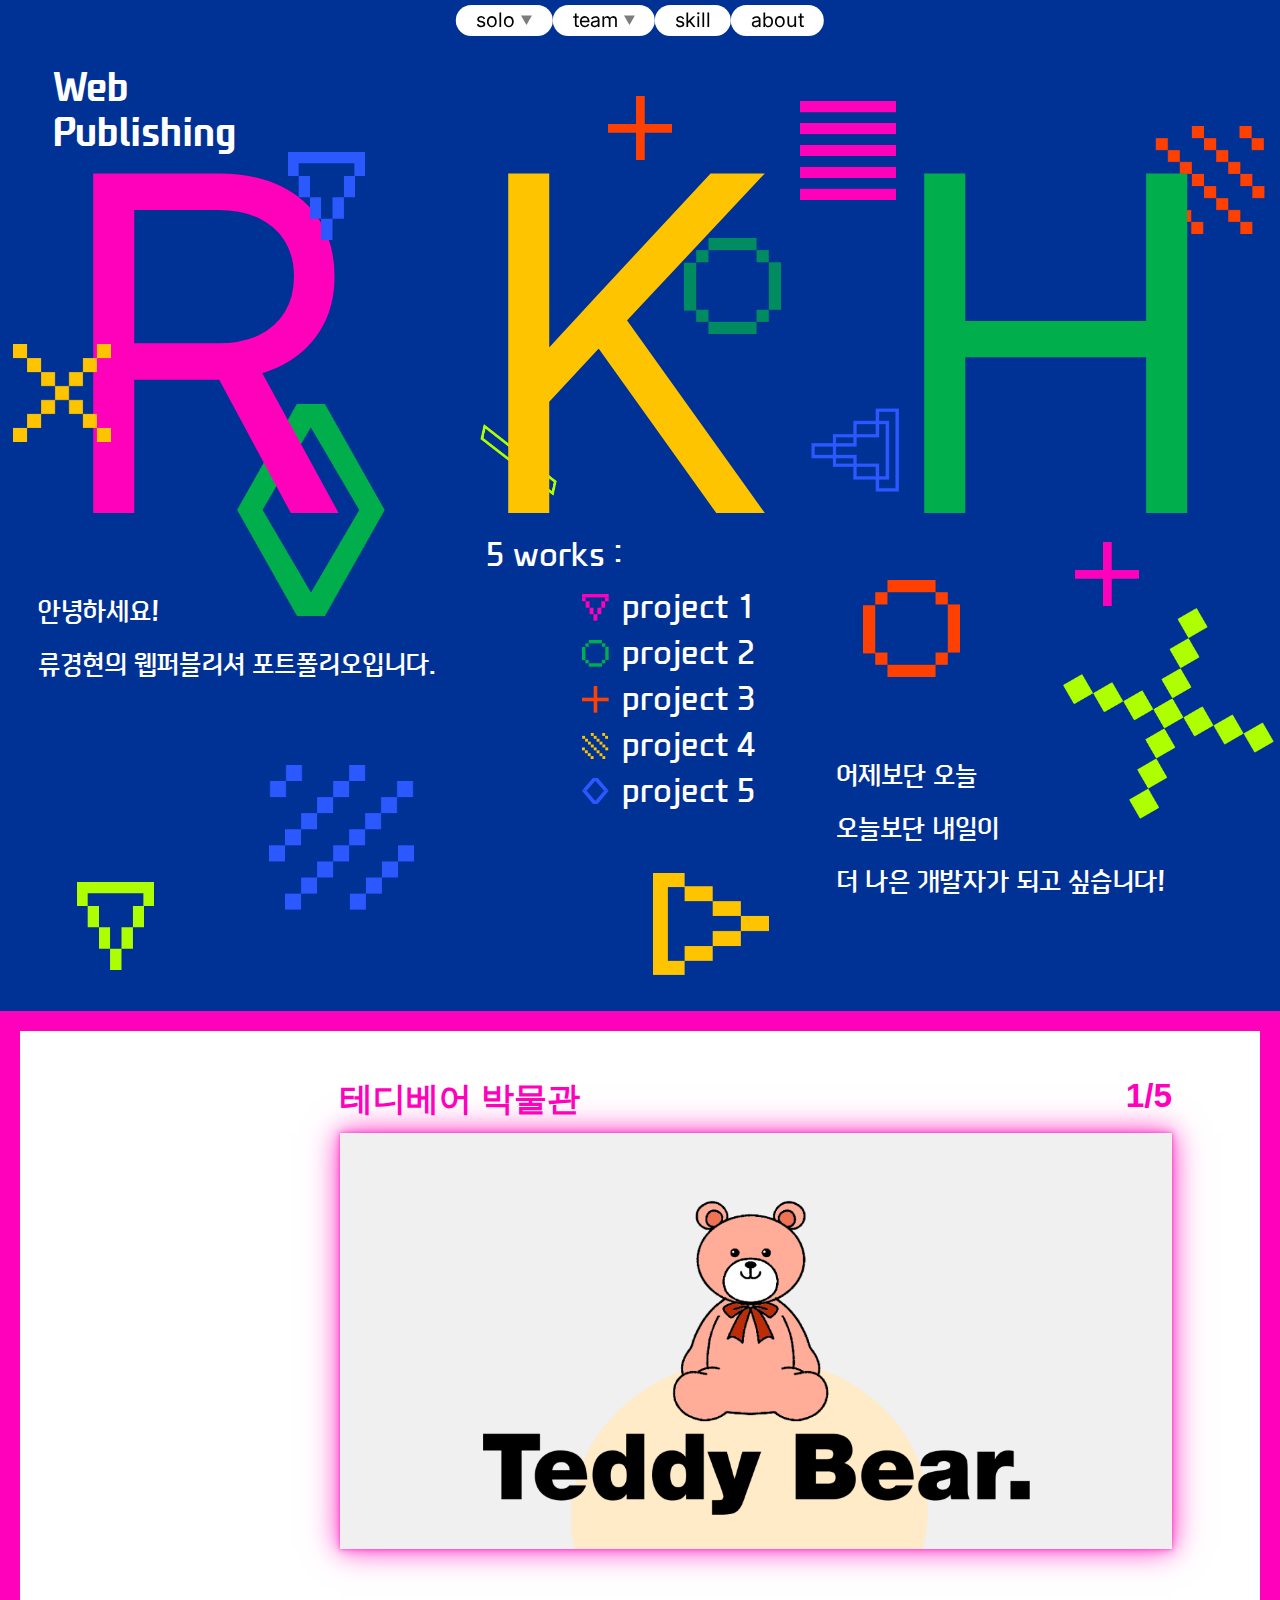
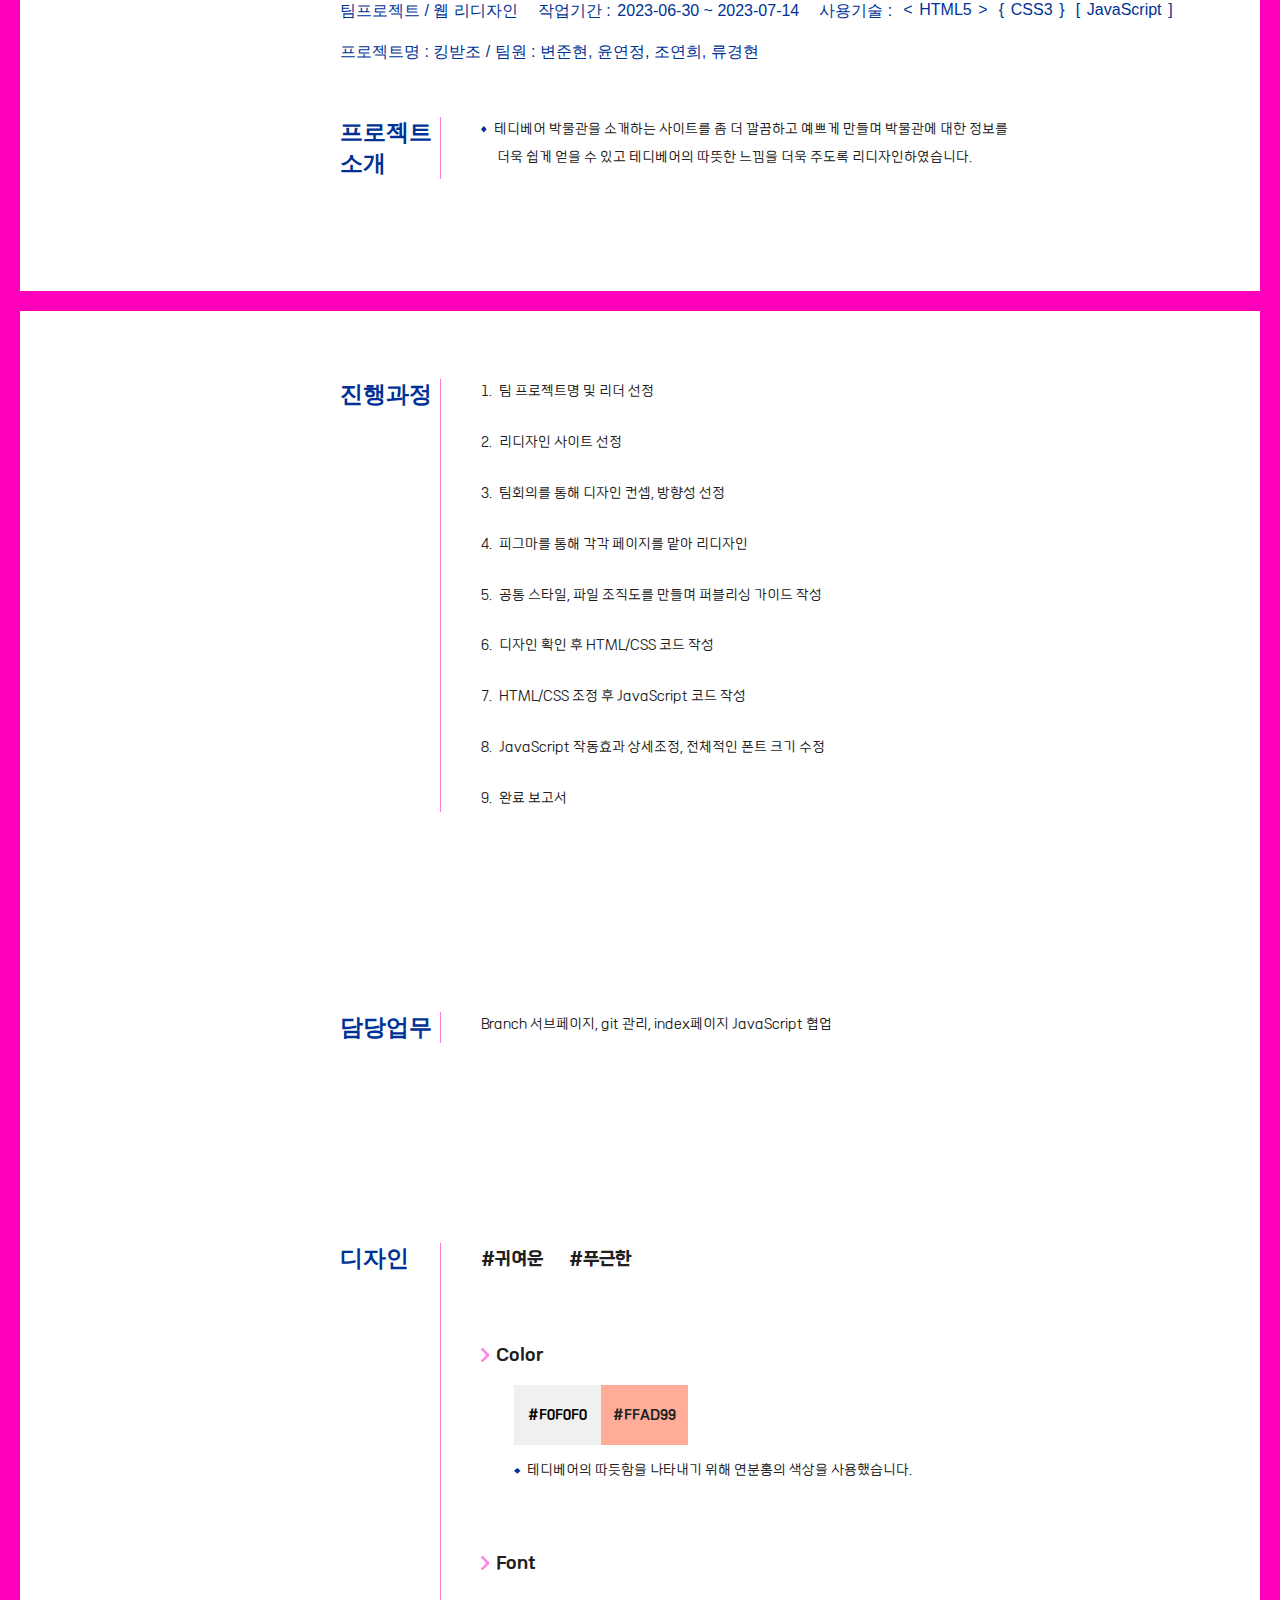
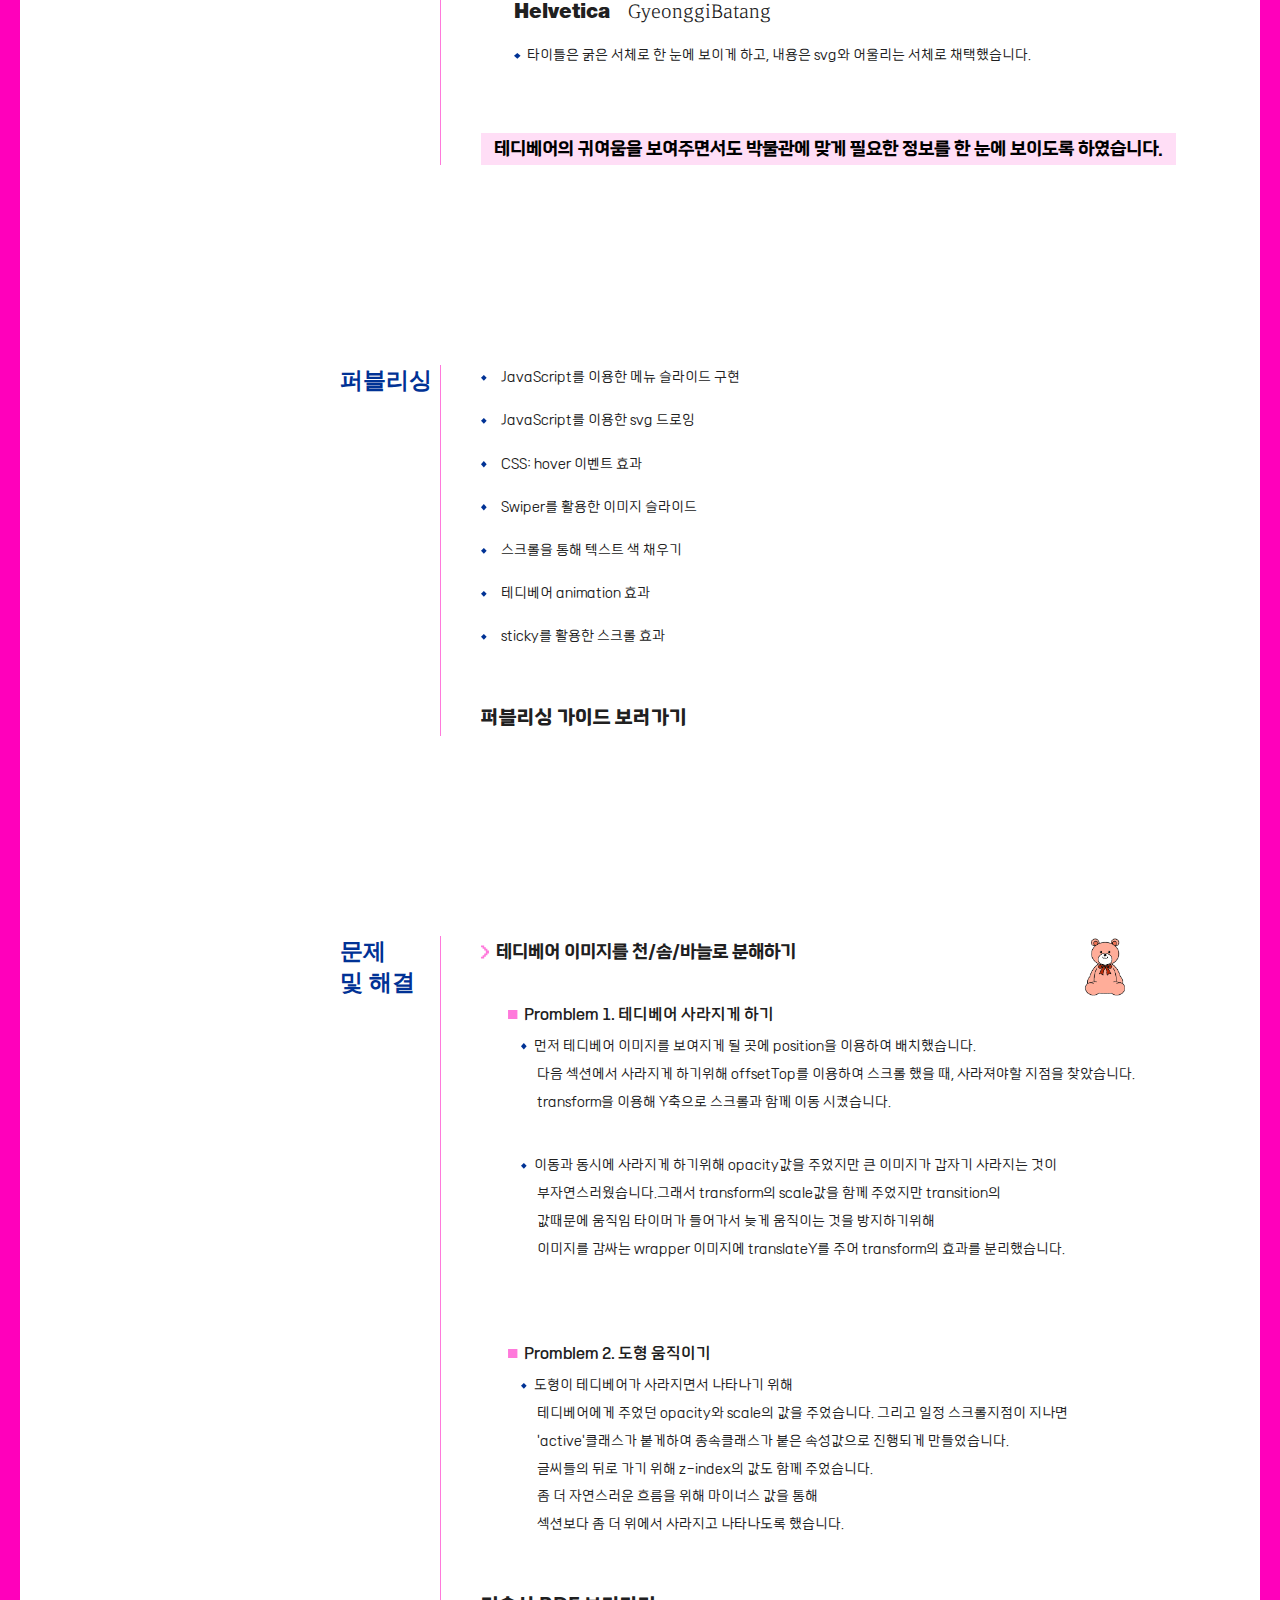
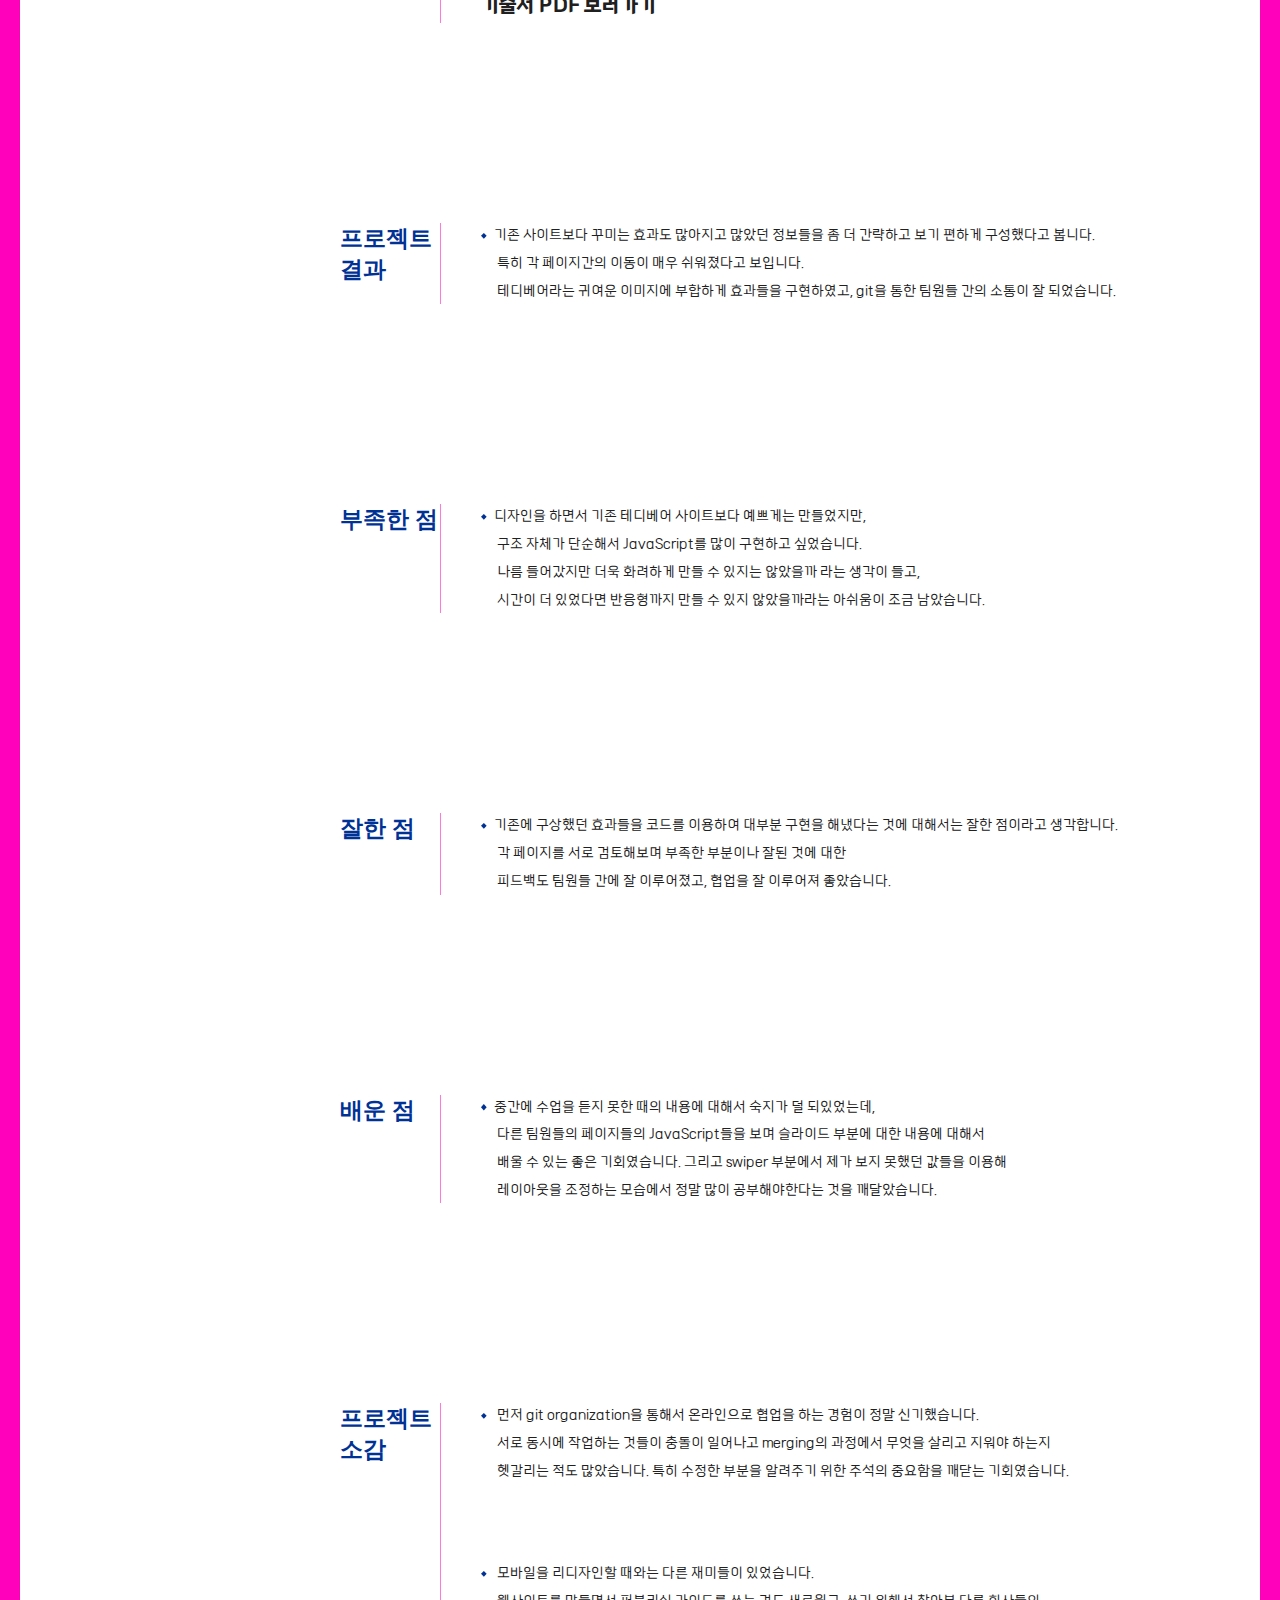
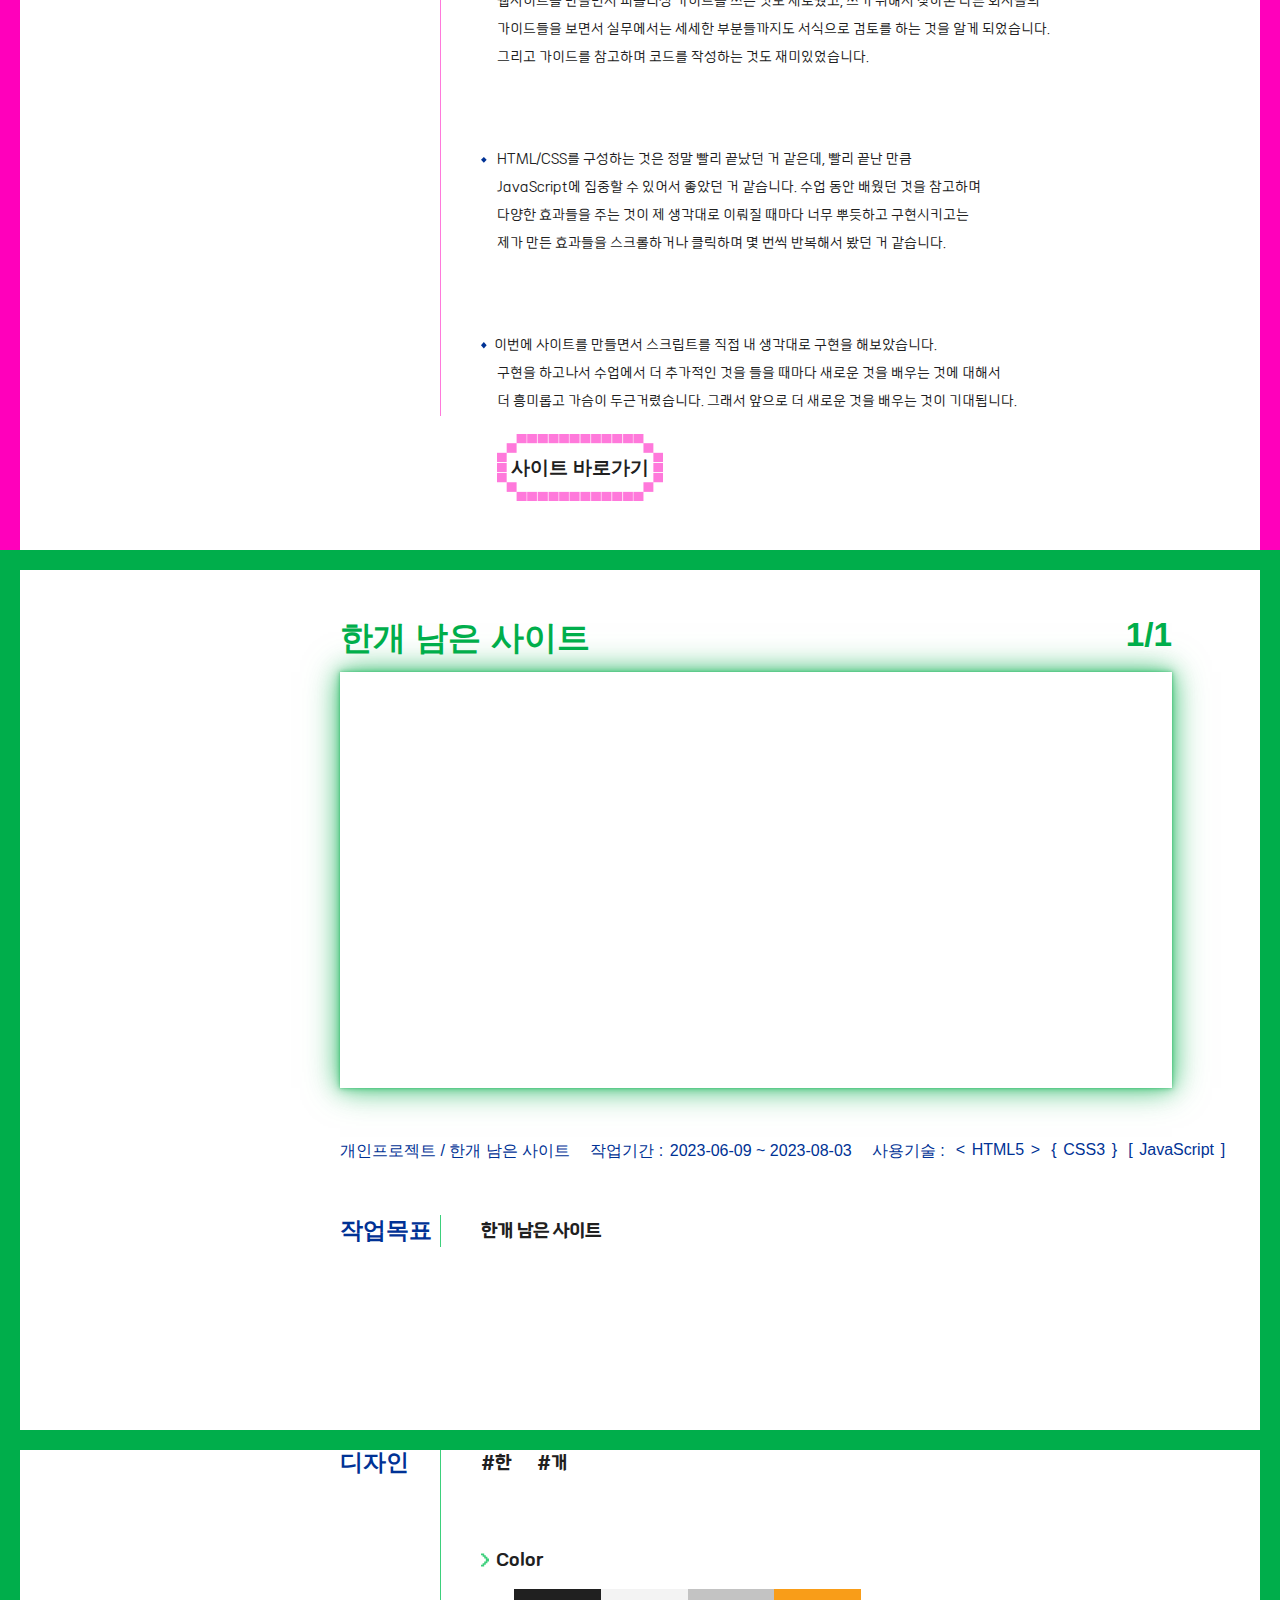
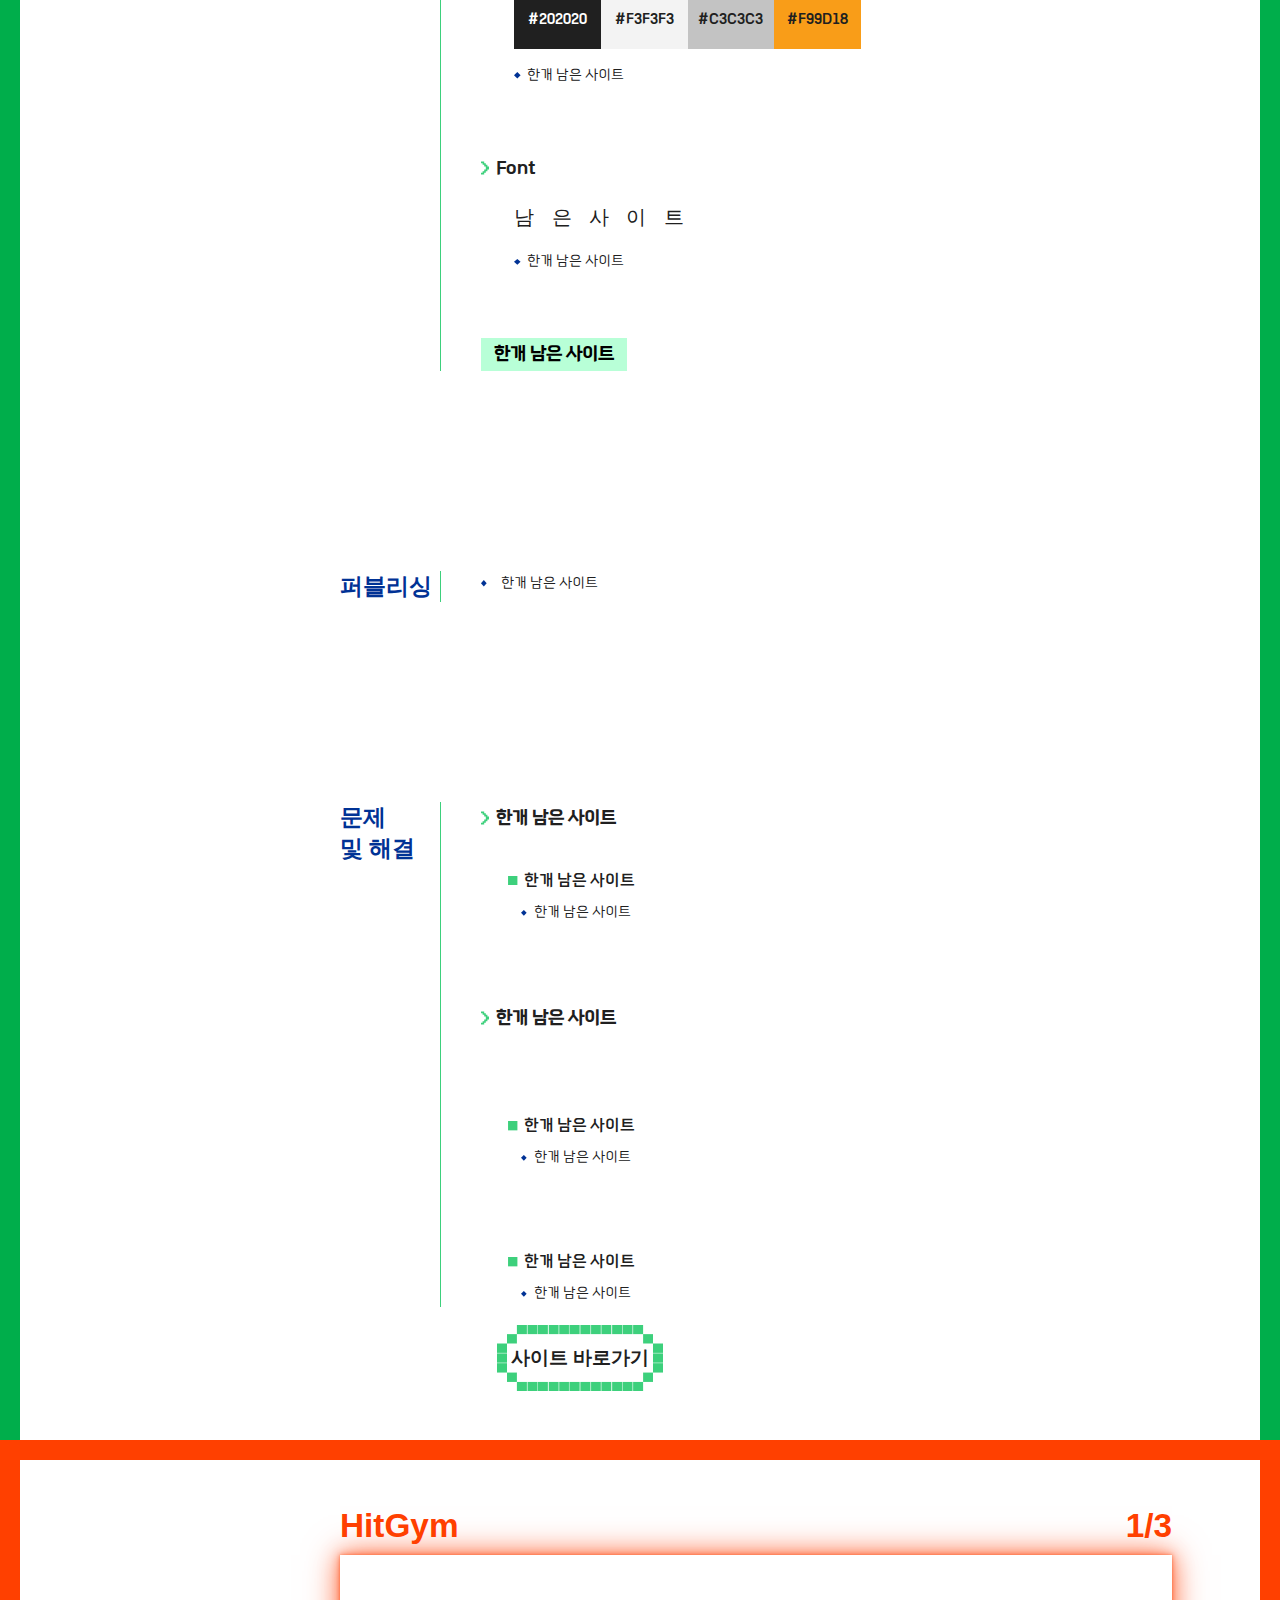
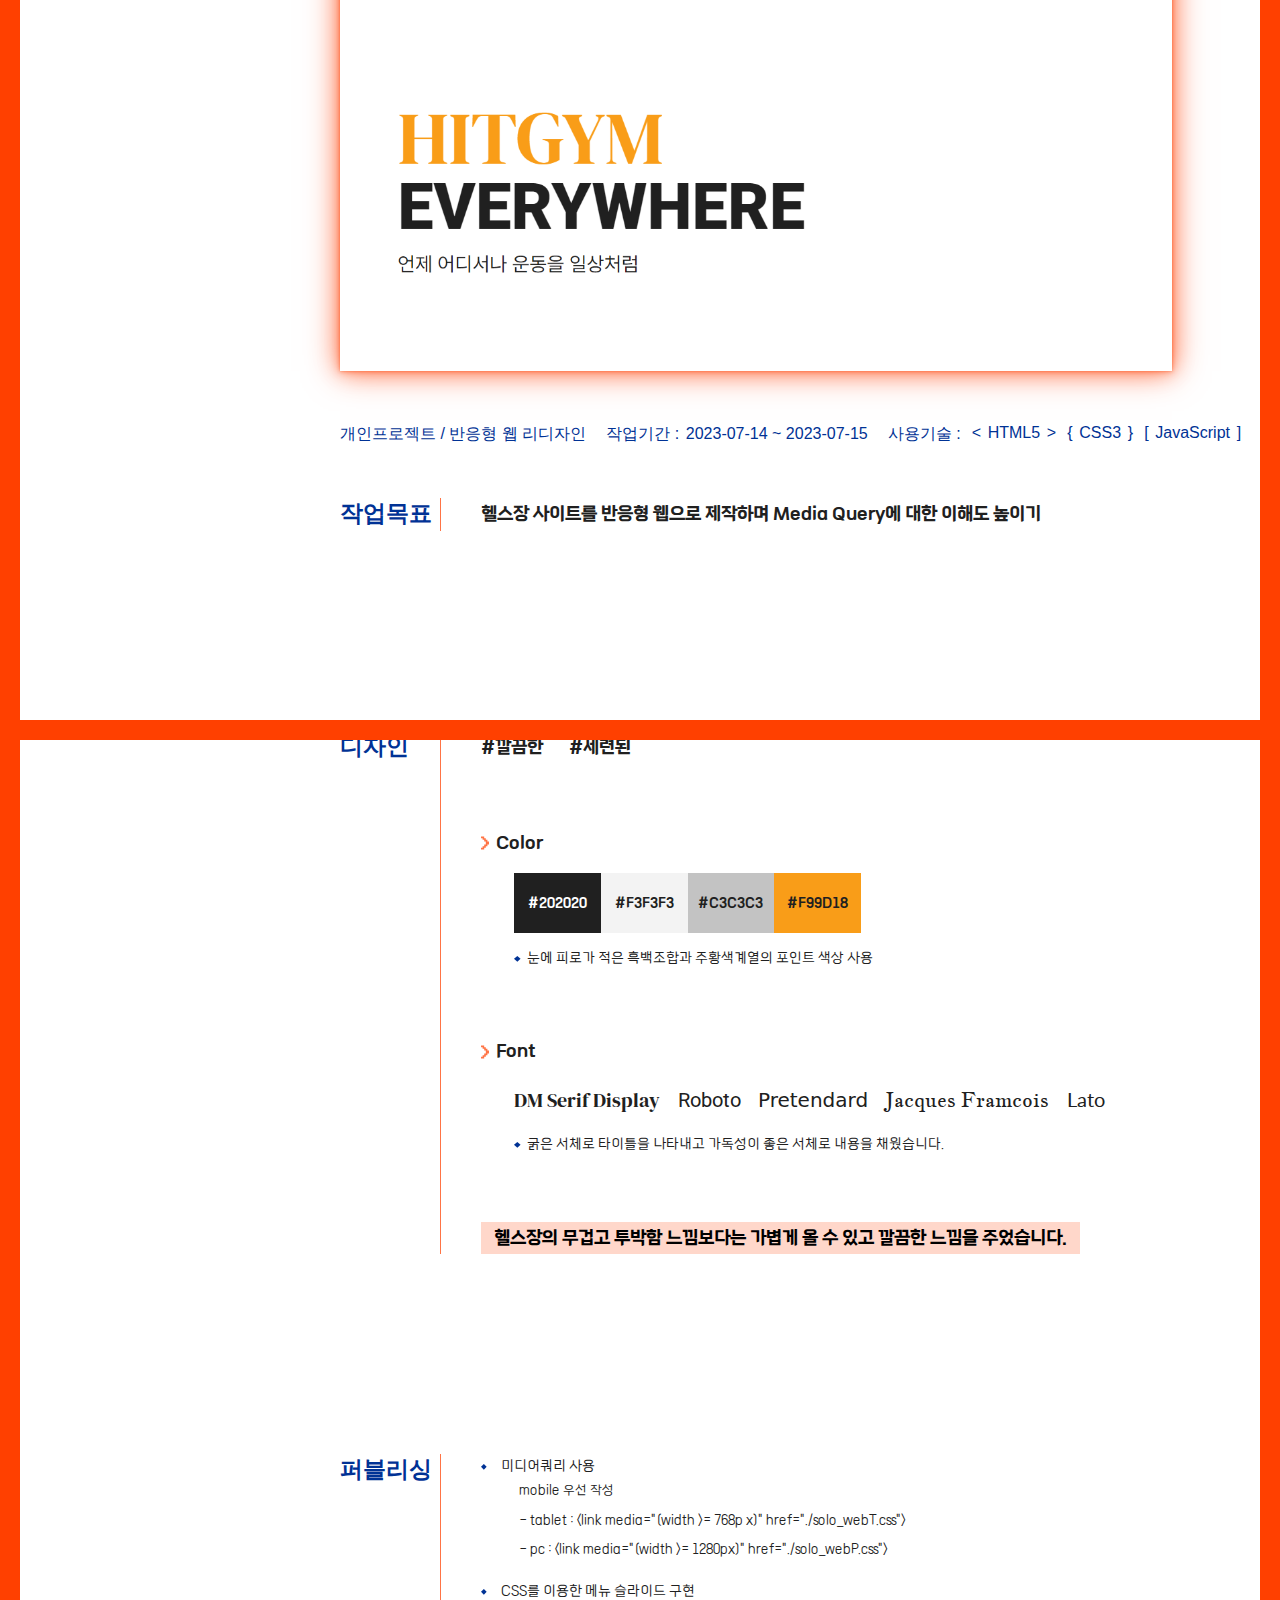
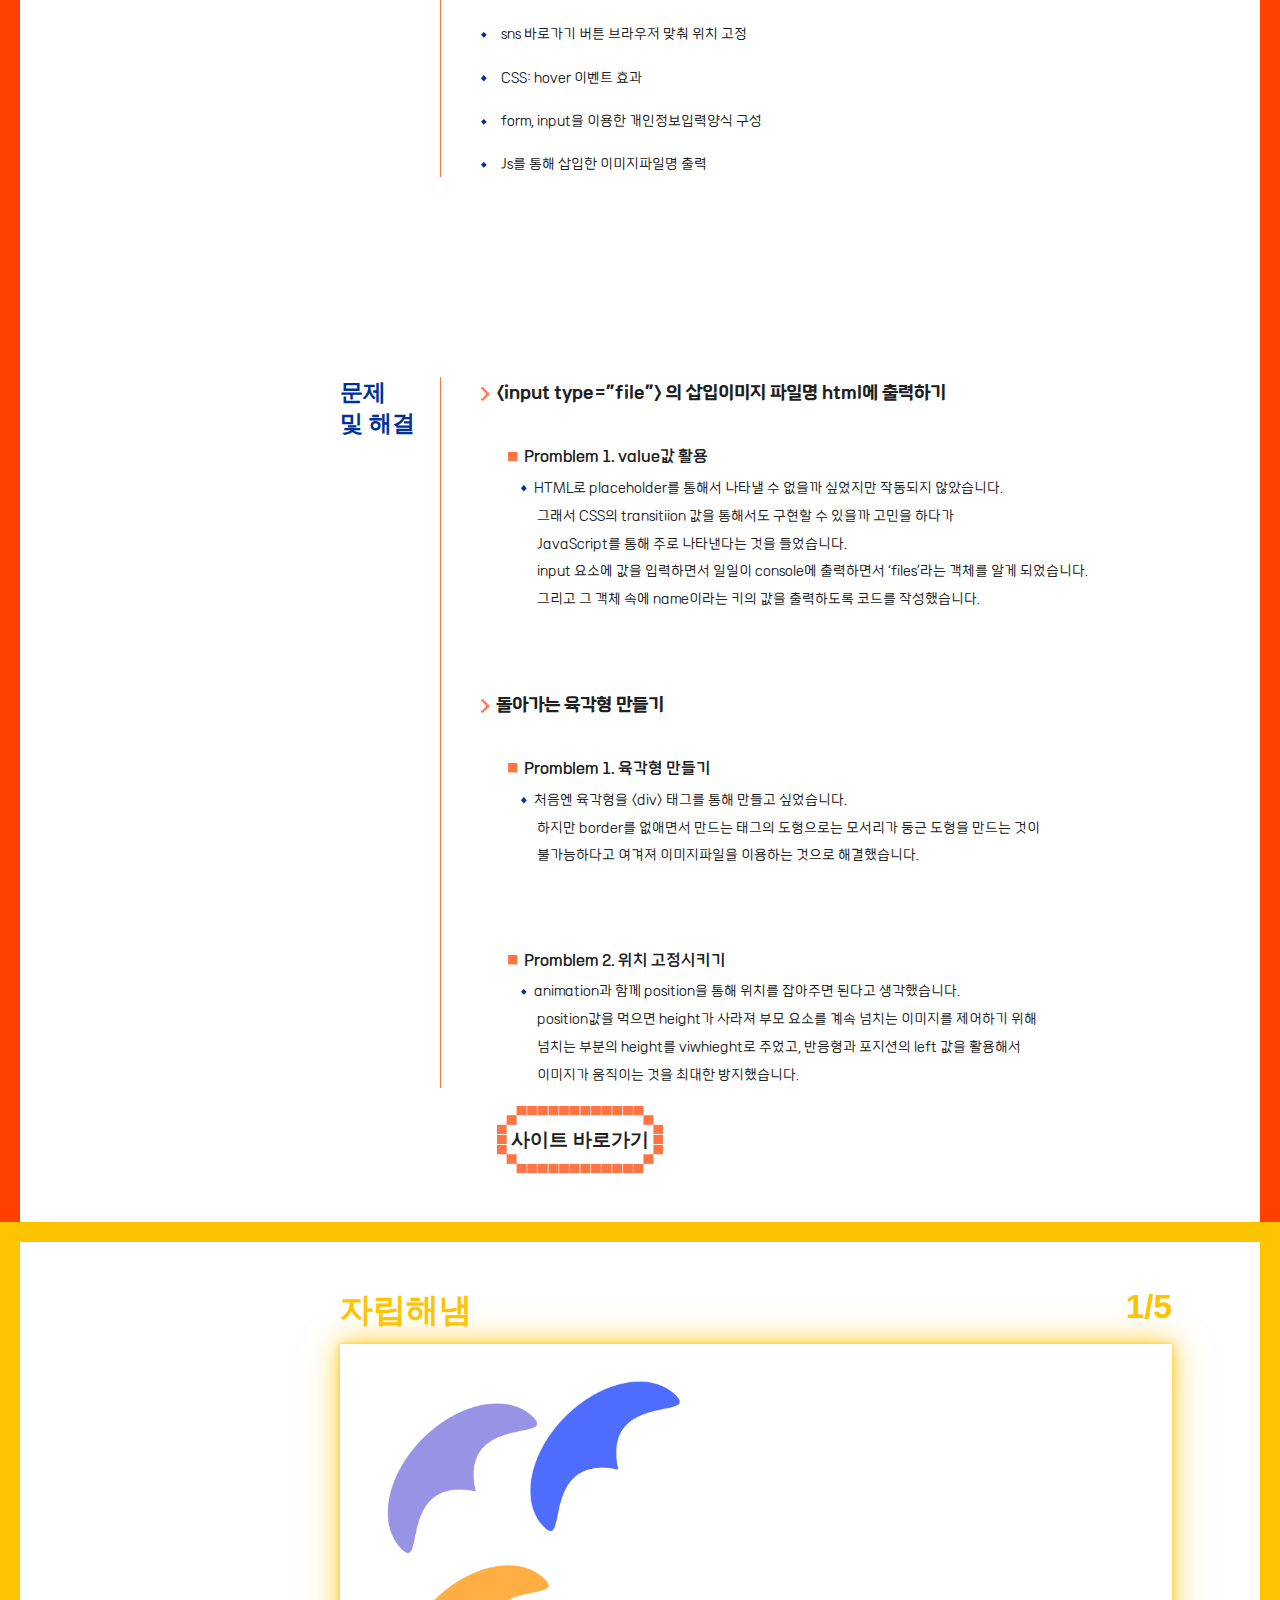
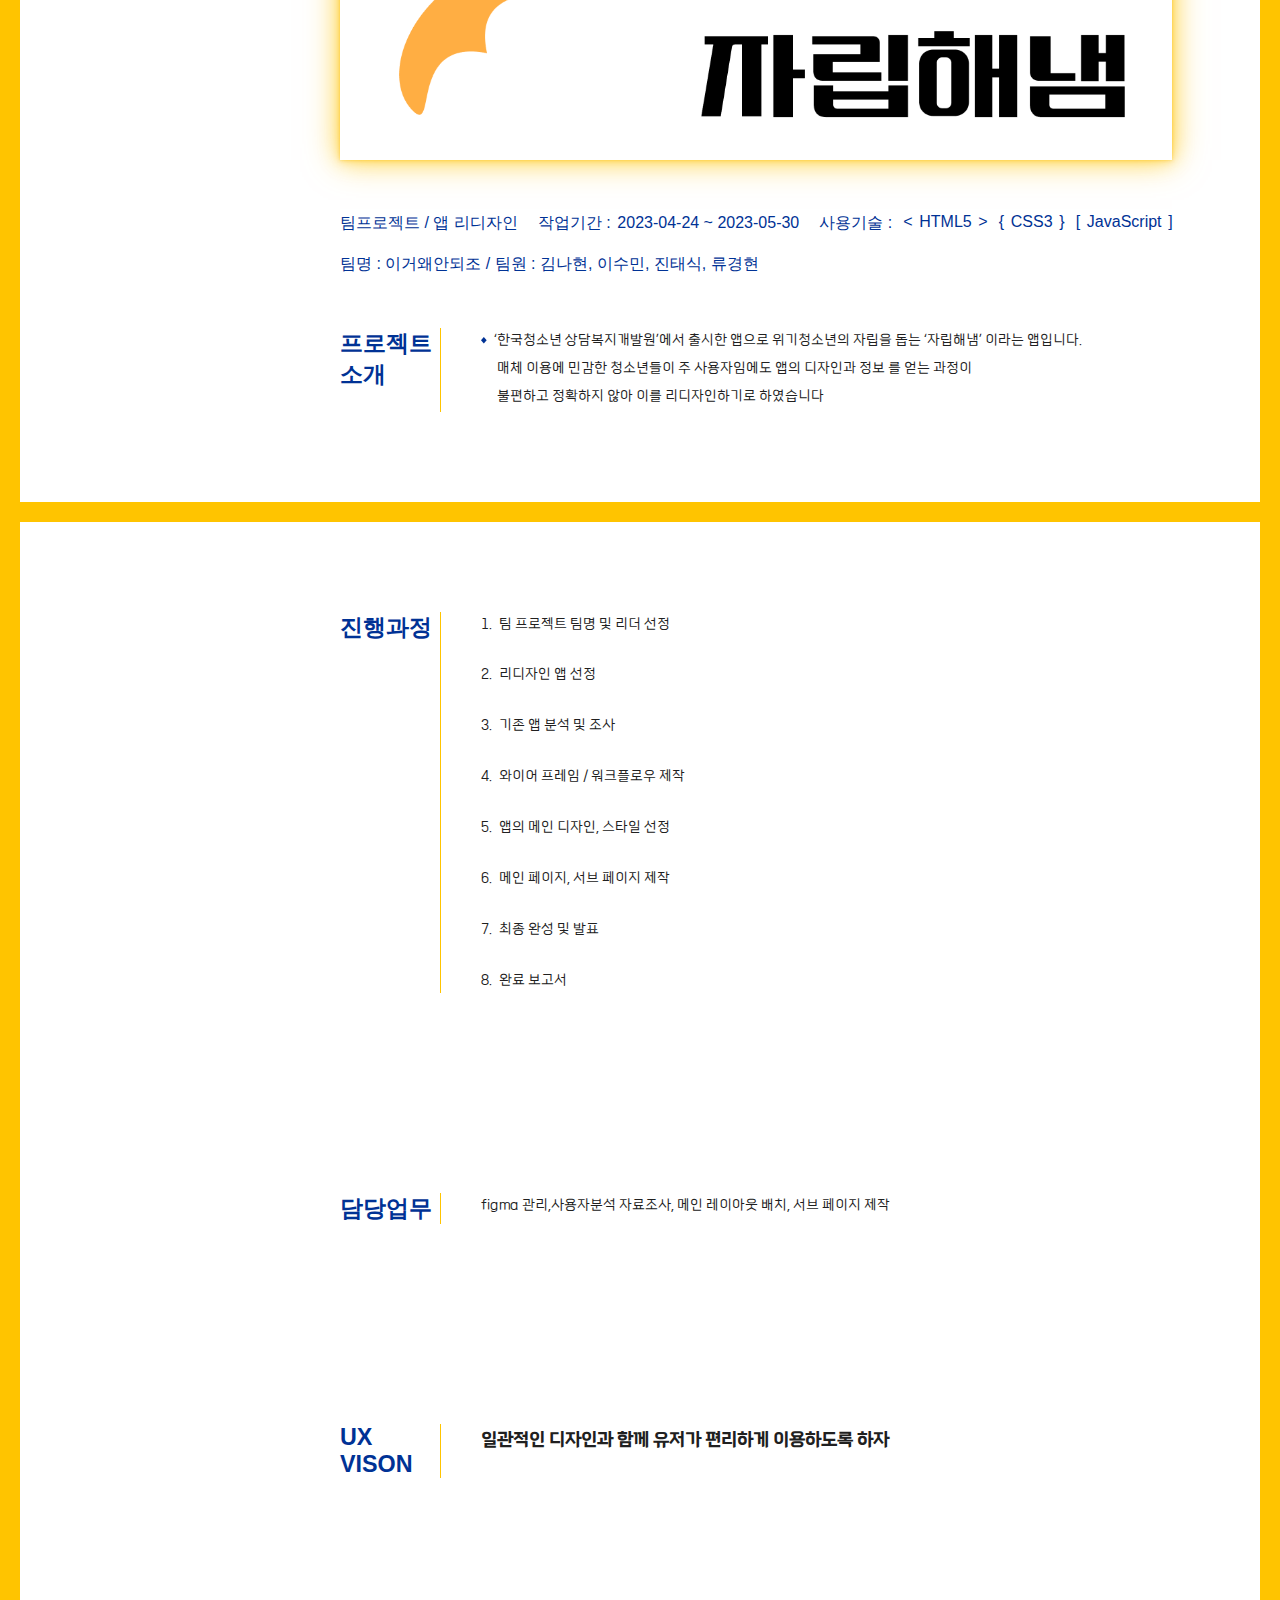
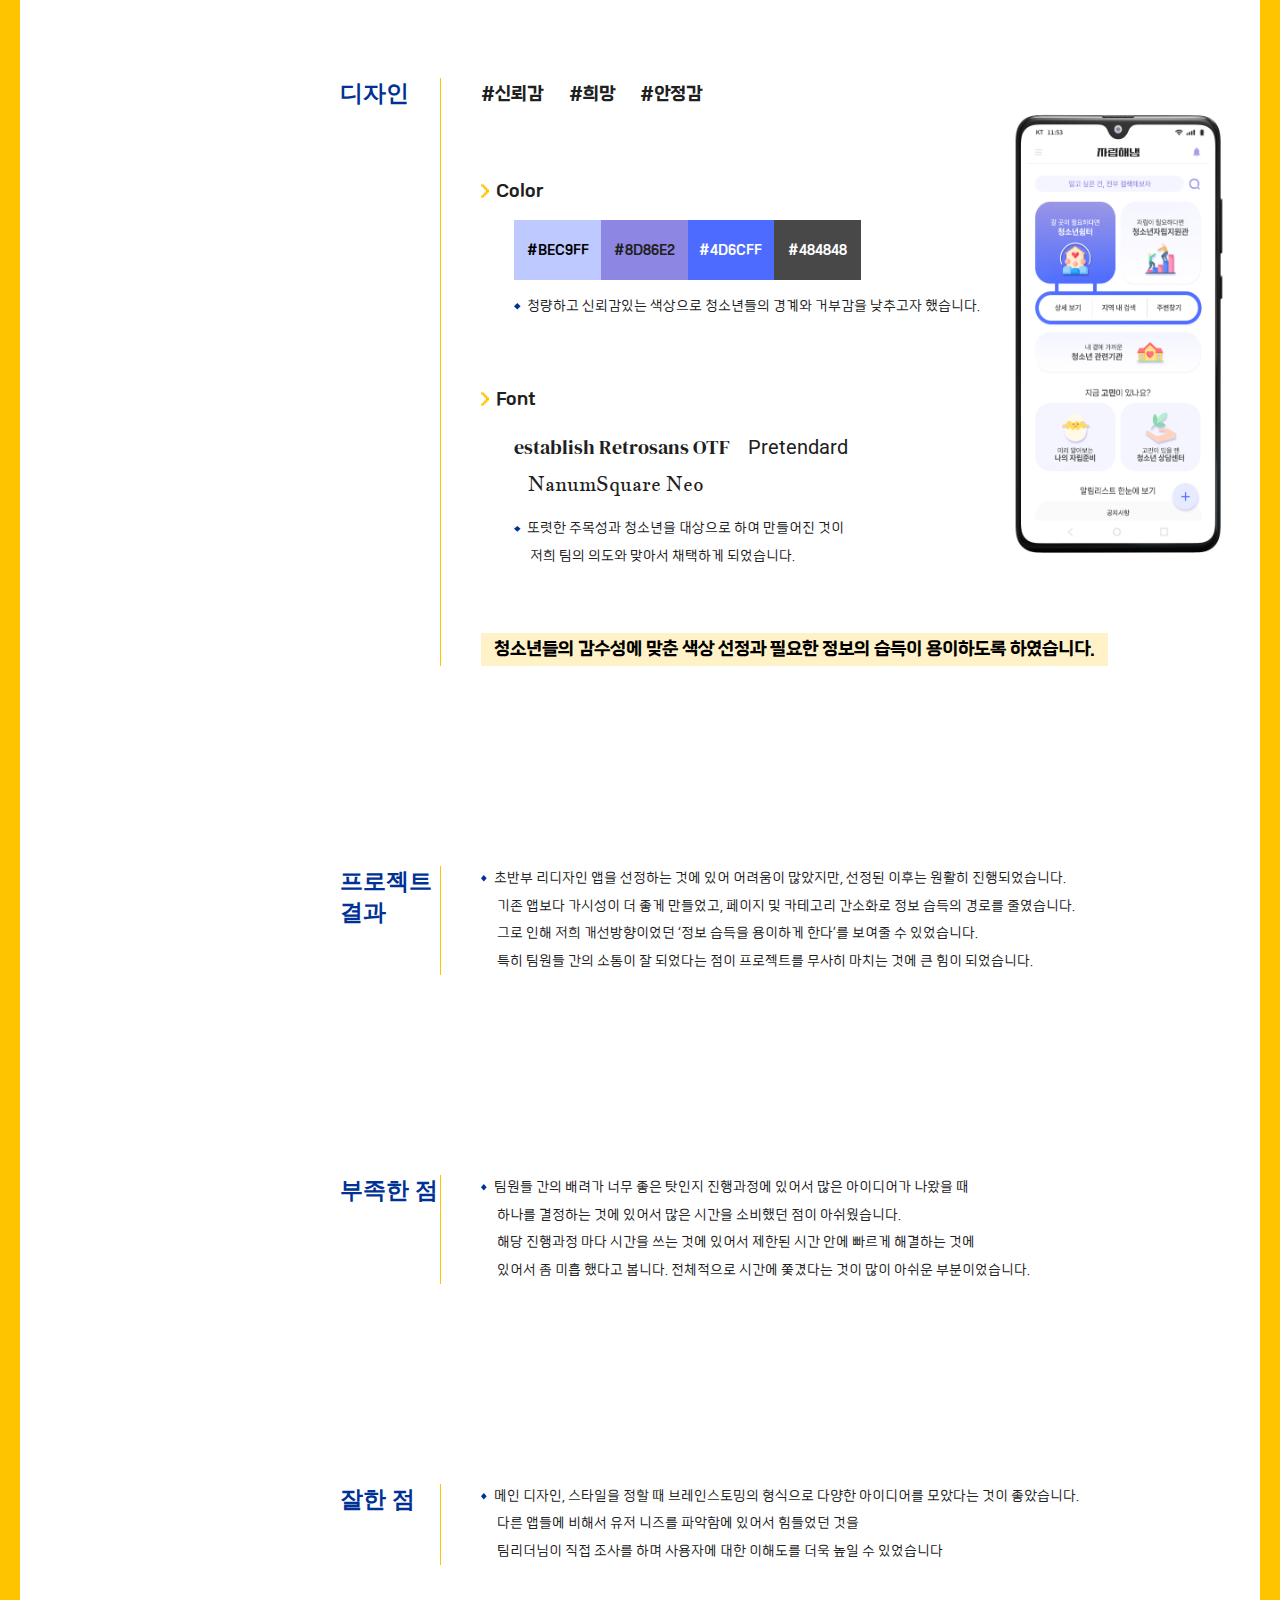
==== commit aed1c933: "230719 최종 수정" ====
--- a/index.html
+++ b/index.html
@@ -341,6 +341,9 @@
                     <li class="low">테디베어 animation 효과</li>
                     <li class="low">sticky를 활용한 스크롤 효과</li>
                   </ul>
+                  <div class="pdf">
+                    <a href="./images/teddy_publishing_guide.pdf" target="_blank">퍼블리싱 가이드 보러가기</a>
+                  </div>
                 </div>
               </div>
               <div class="grid problem">
@@ -424,6 +427,11 @@
               <div class="grid review">
                 <h3>프로젝트 소감</h3>
                 <div class="description">
+                  <span class="low">
+                    먼저 git organization을 통해서 온라인으로 협업을 하는 경험이 정말 신기했습니다. <span class="block">서로 동시에 작업하는 것들이 충돌이 일어나고
+                      merging의 과정에서 무엇을 살리고
+                      지워야 하는지</span> <span class="block">헷갈리는 적도 많았습니다. 특히 수정한 부분을 알려주기 위한 주석의 중요함을 깨닫는 기회였습니다.</span>
+                  </span>
                   <span class="low">
                     모바일을 리디자인할 때와는 다른 재미들이 있었습니다. <span class="block">웹사이트를 만들면서 퍼블리싱 가이드를 쓰는 것도 새로웠고, 쓰기 위해서 찾아본 다른
                       회사들의 </span><span class="block">가이드들을 보면서 실무에서는
@@ -795,9 +803,6 @@
                       가시성이 더 좋게 만들었고, 페이지 및 카테고리 간소화로 정보 습득의 경로를 줄였습니다.</span><span class="block">그로 인해 저희 개선방향이었던 ‘정보
                       습득을 용이하게 한다’를 보여줄 수 있었습니다.</span><span class="block">특히 팀원들 간의 소통이 잘 되었다는 점이 프로젝트를 무사히 마치는 것에 큰 힘이
                       되었습니다.</span></span>
-                  <div class="pdf">
-                    <a href="./images/uiux_independent_ppt.pdf" target="_blank">발표 PPT 보러가기</a>
-                  </div>
                 </div>
               </div>
               <div class="grid less">
@@ -852,7 +857,7 @@
                 </div>
               </div>
             </div>
-            <a href="" class="site-enter">사이트 바로가기<span class="button-deco"><span></a>
+            <a href="./images/uiux_independent_ppt.pdf" class="site-enter">PPT 보러가기<span class="button-deco"><span></a>
           </div>
         </div>
         <div class="sticky underline"></div>
@@ -884,7 +889,7 @@
               <div class="grid goal">
                 <h3>작업목표</h3>
                 <div class="description">
-                  <h4>‘ArmorBearer’이라는 무역기업 사이트를 HTML/CSS 이용해서 리디자인</h4>
+                  <h4>기업 사이트를 리디자인하며 HTML/CSS를 이용하여 레이아웃에 대한 숙련도 높이기 </h4>
                 </div>
               </div>
               <div class="grid design">
--- a/index.css
+++ b/index.css
@@ -774,7 +774,7 @@
 }
 main .text .page-explain .description .block {
   padding-left: 1.25vw;
-  margin-top: 1vw;
+  margin-top: 0.2vw;
 }
 main .text .page-explain .publishing .description li:not(:first-child) {
   margin-top: 1.4vw;
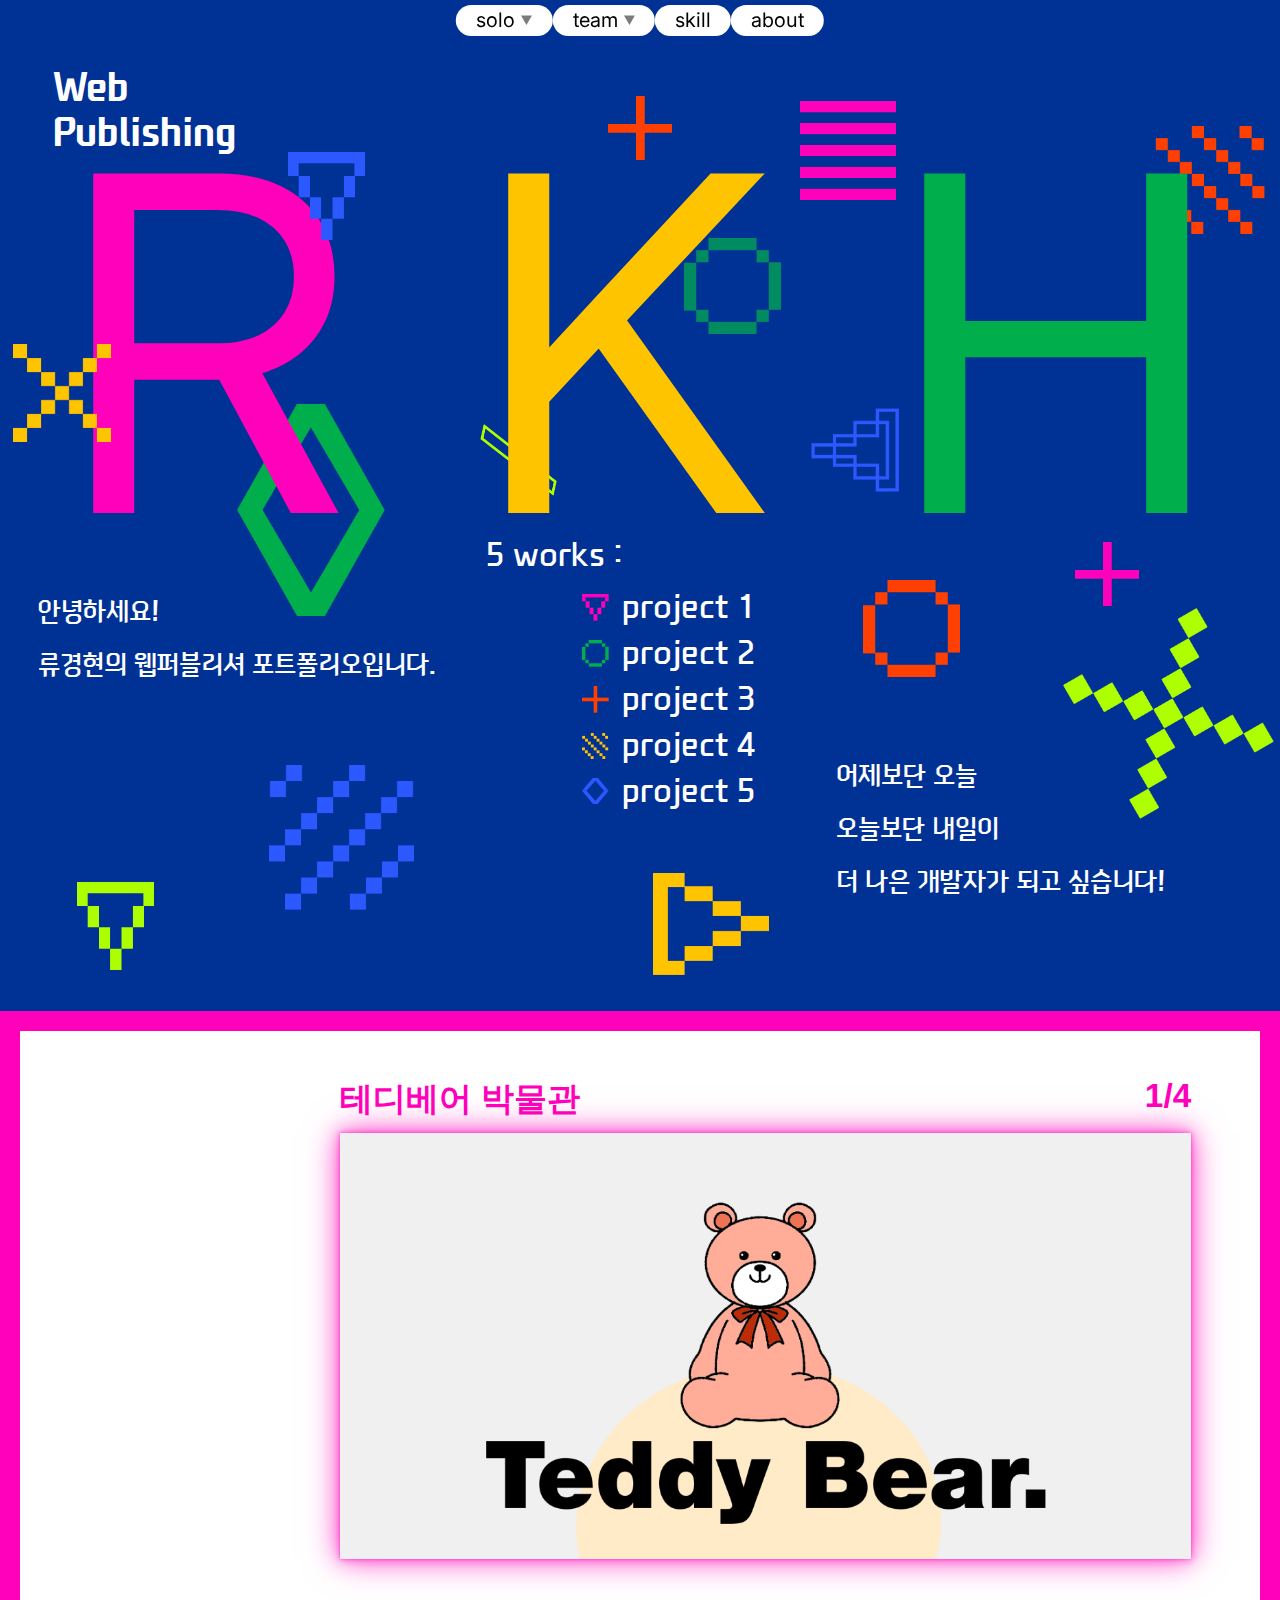
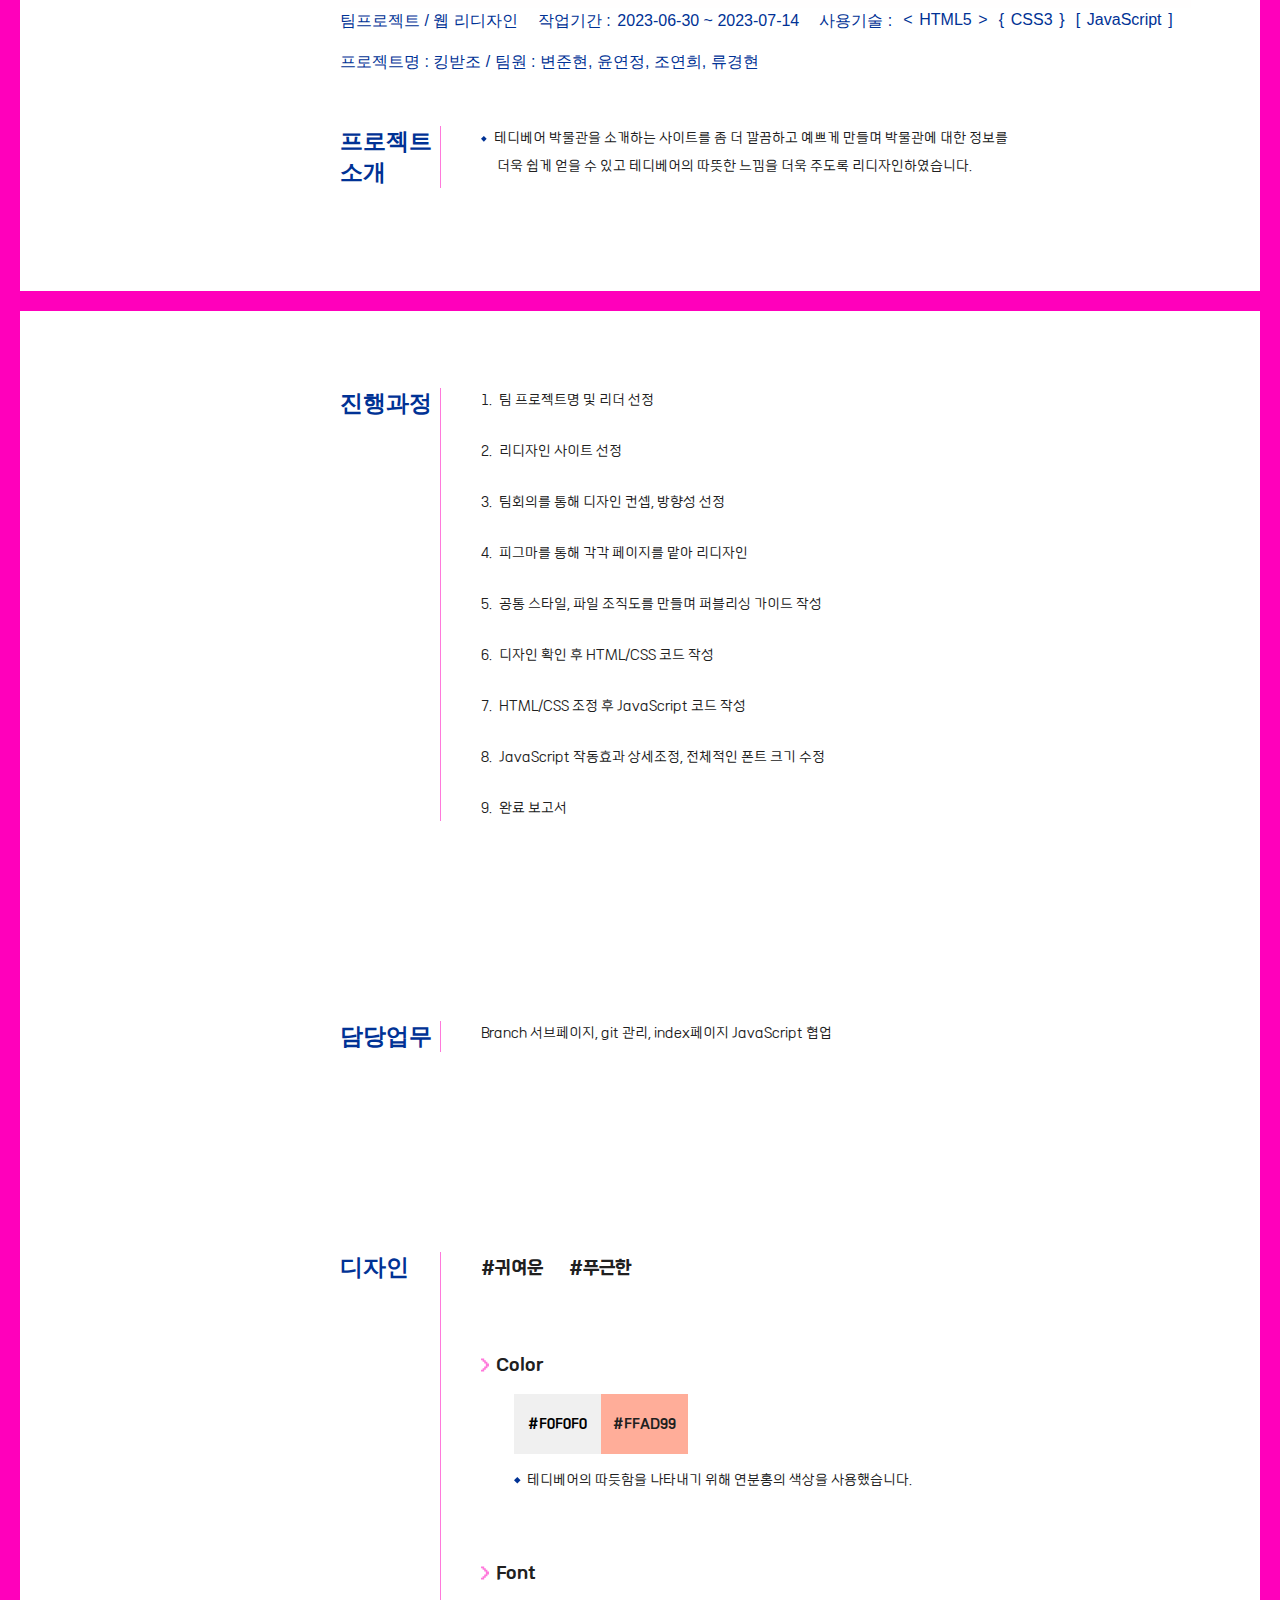
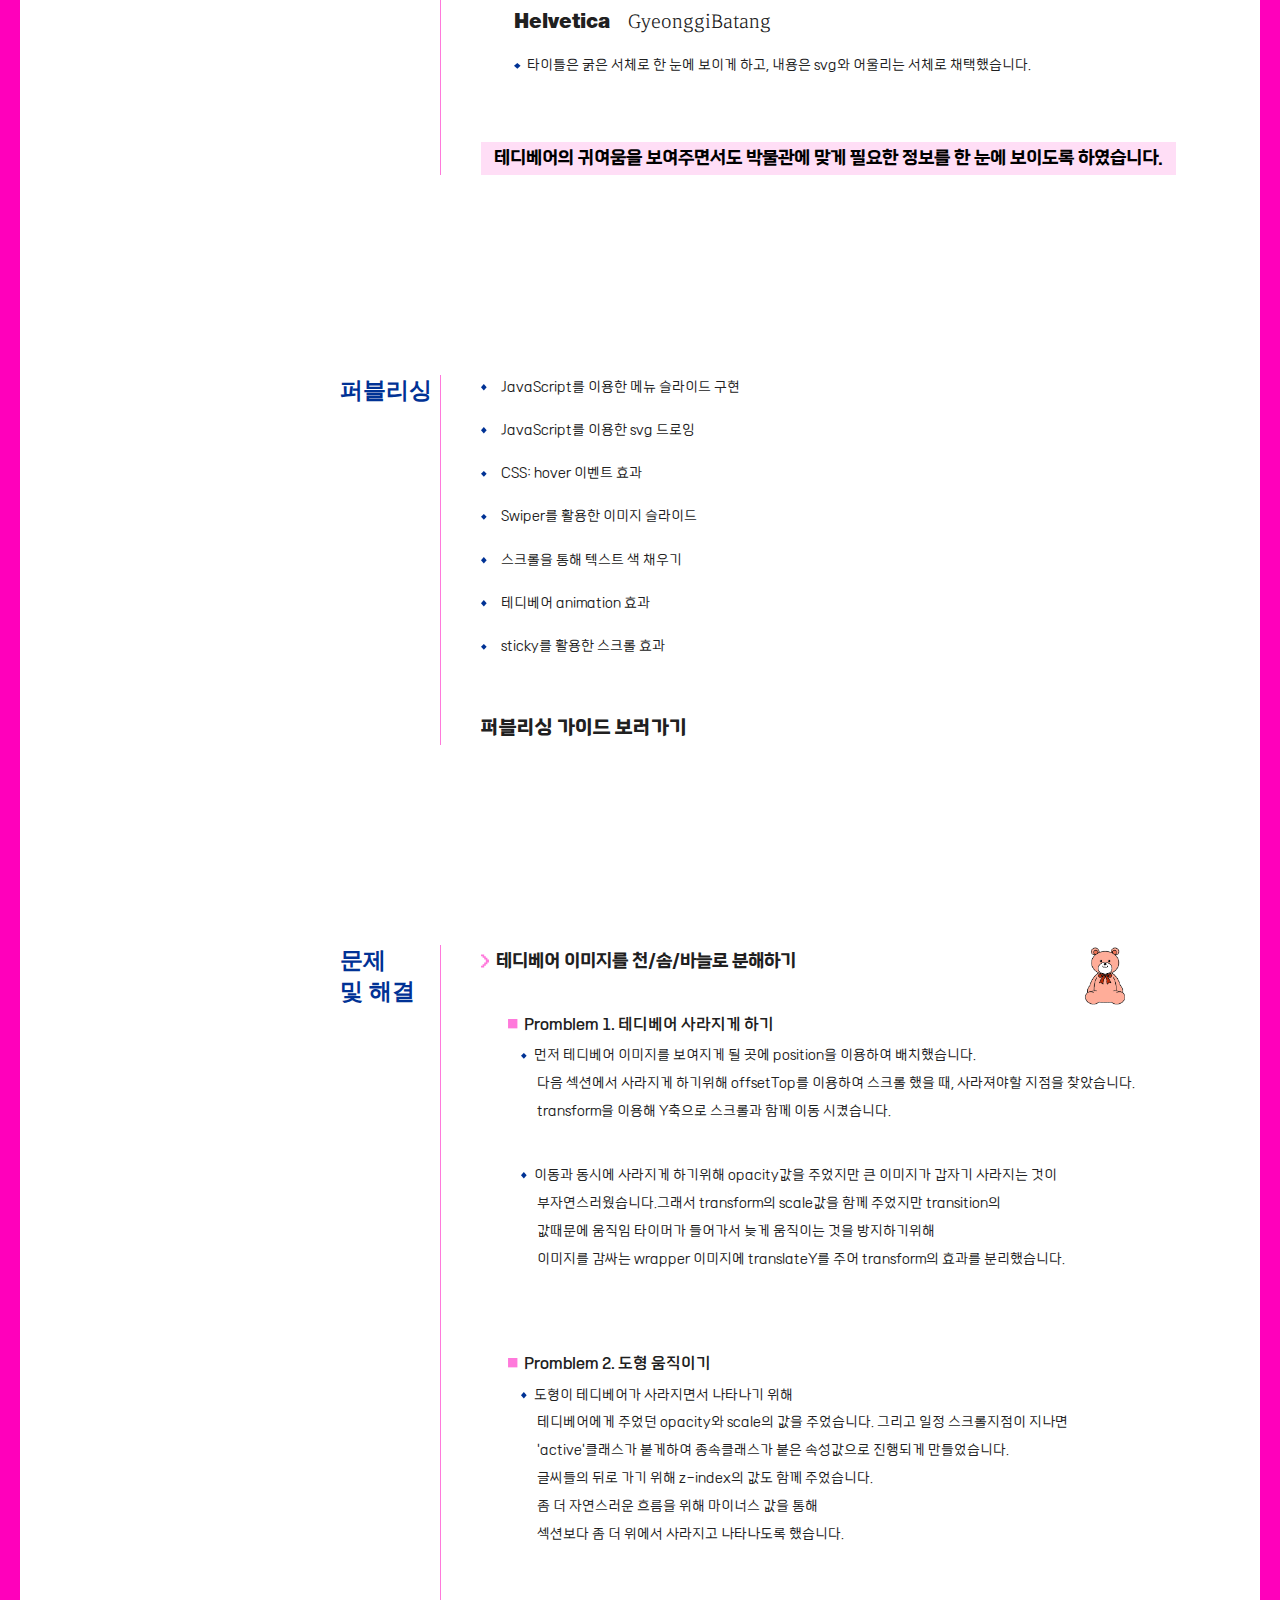
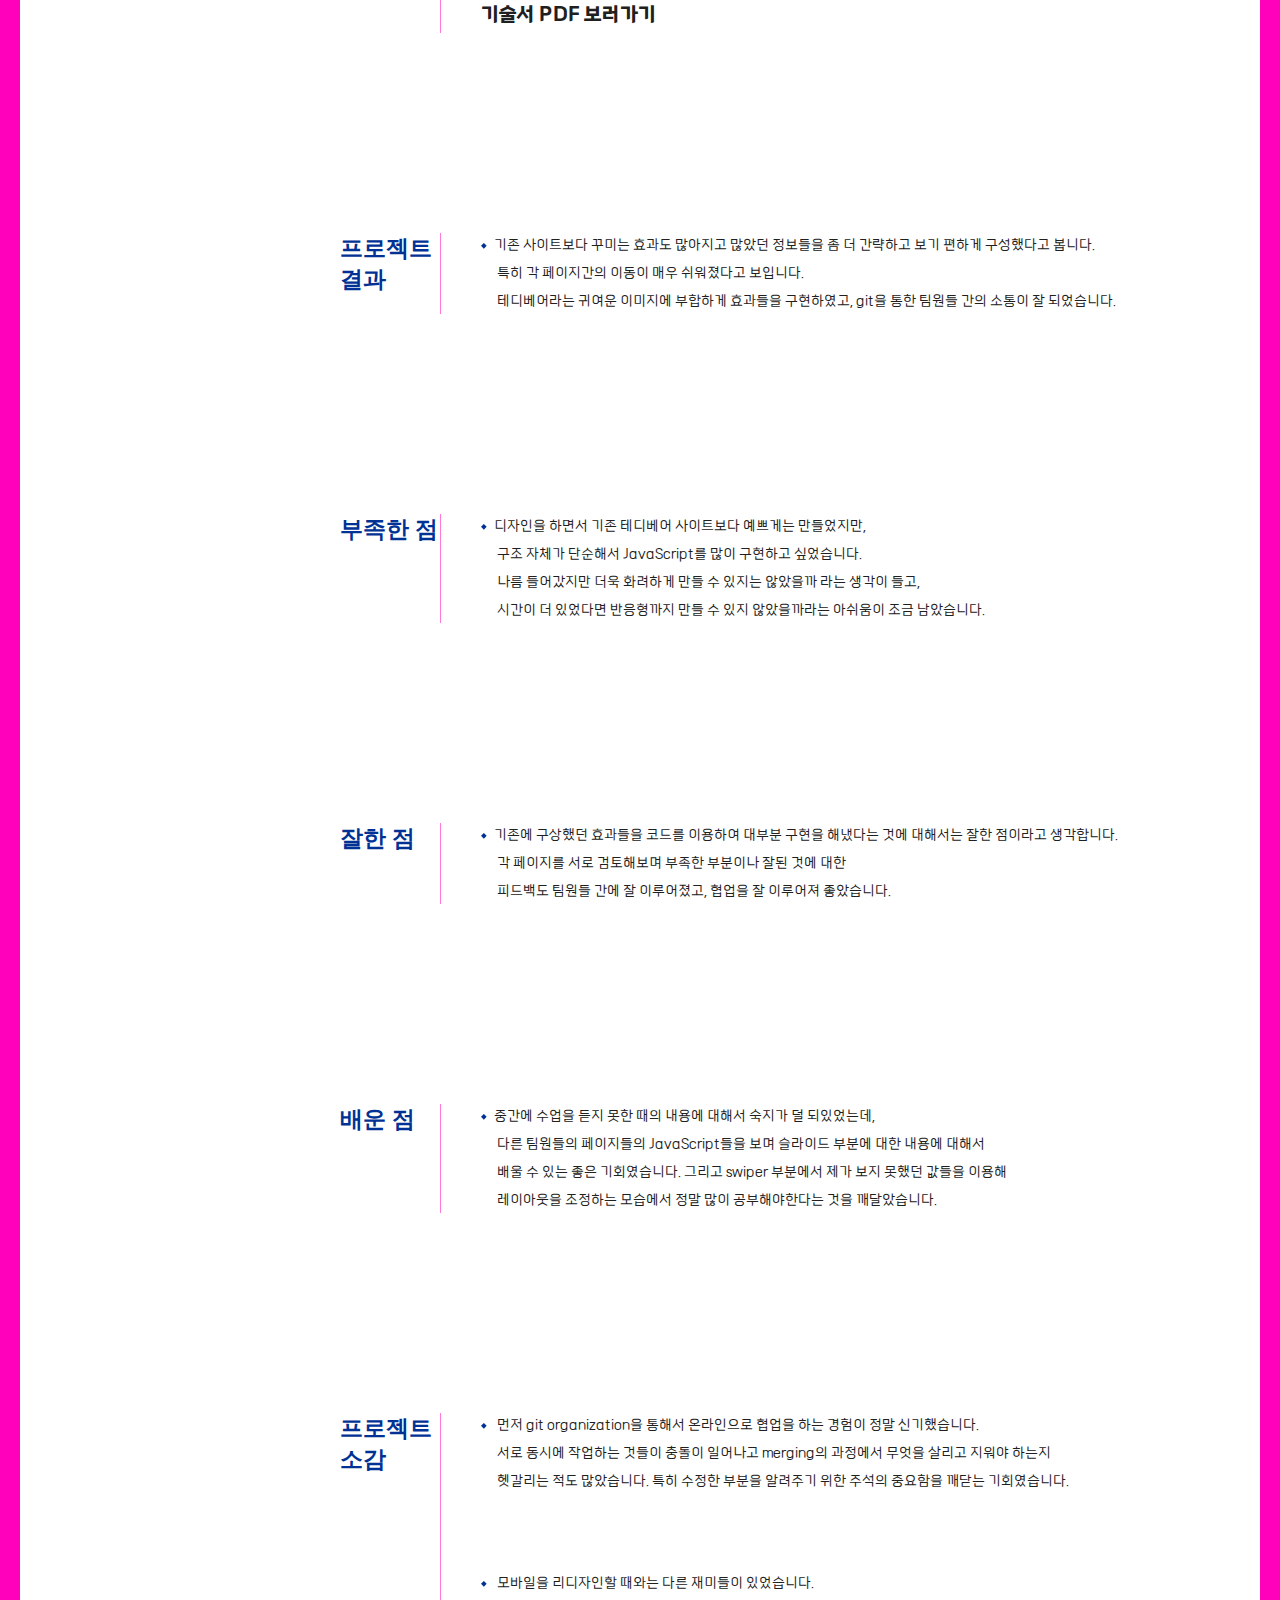
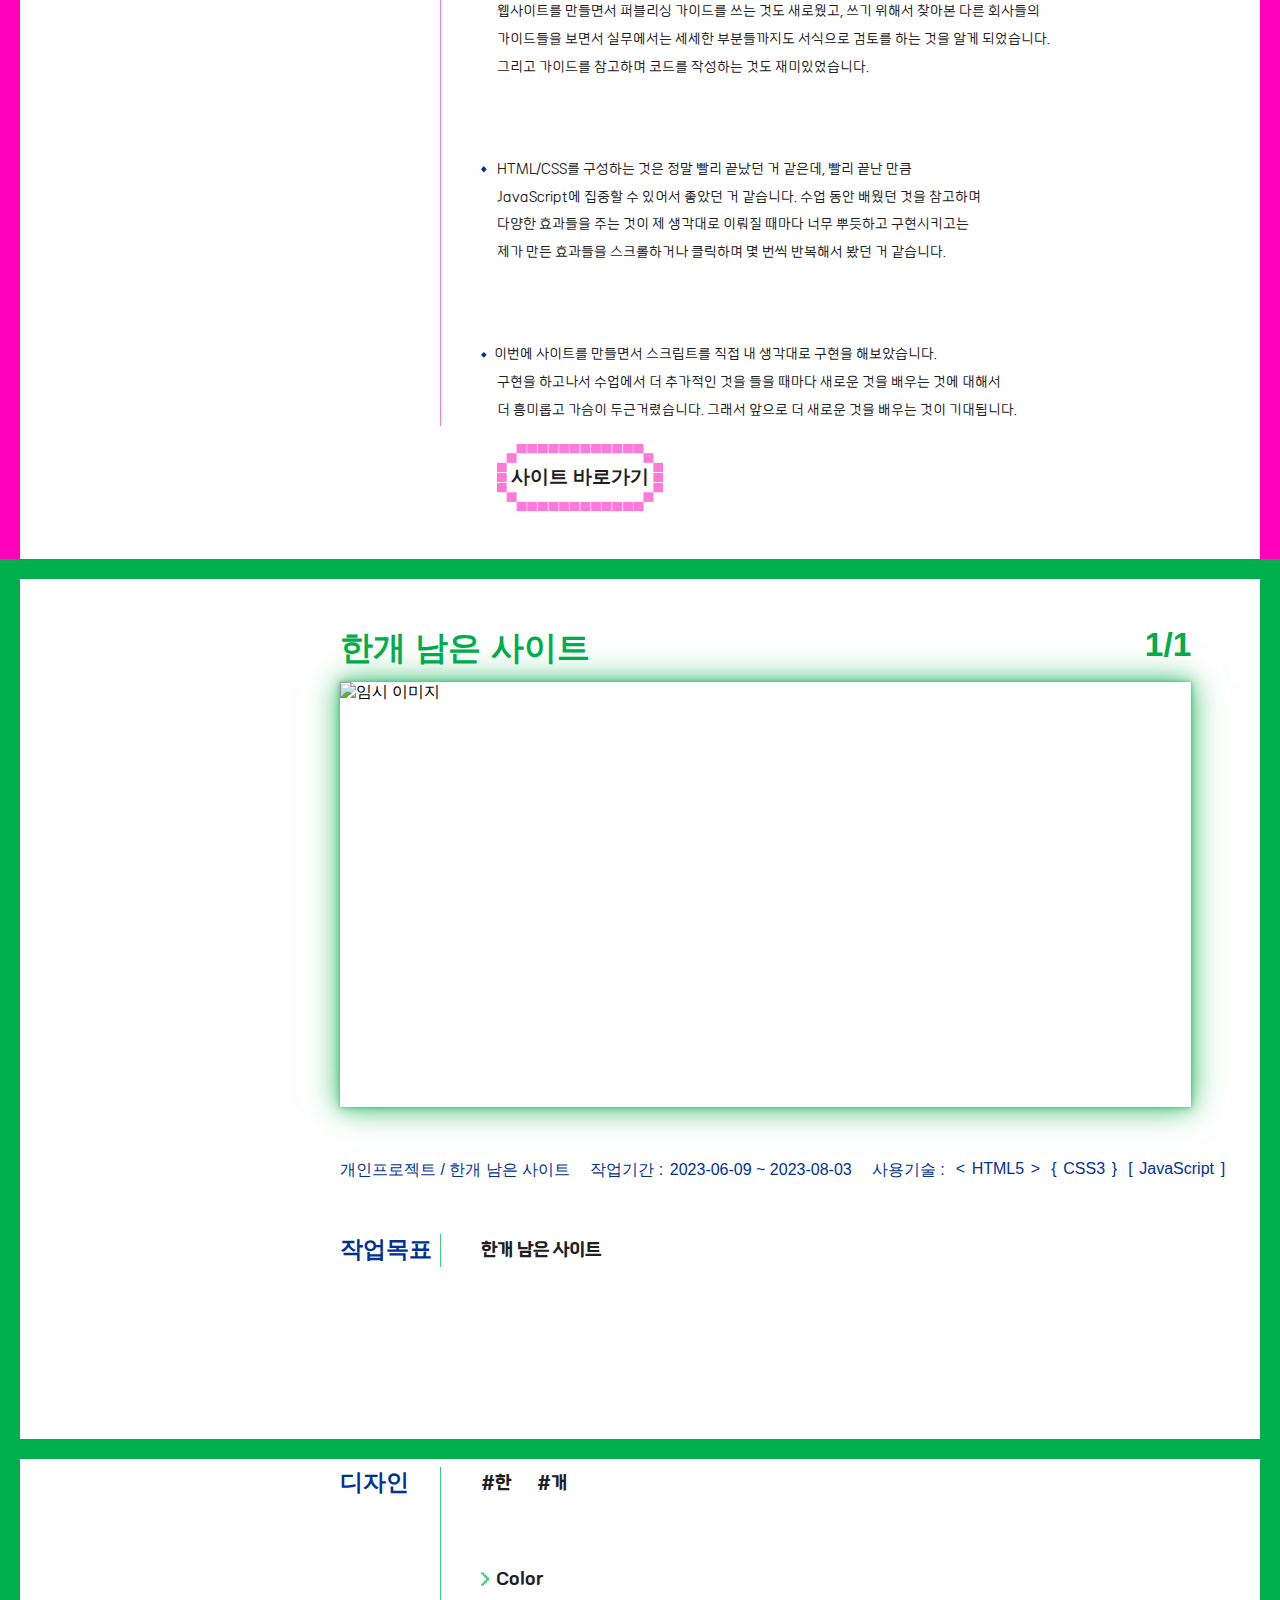
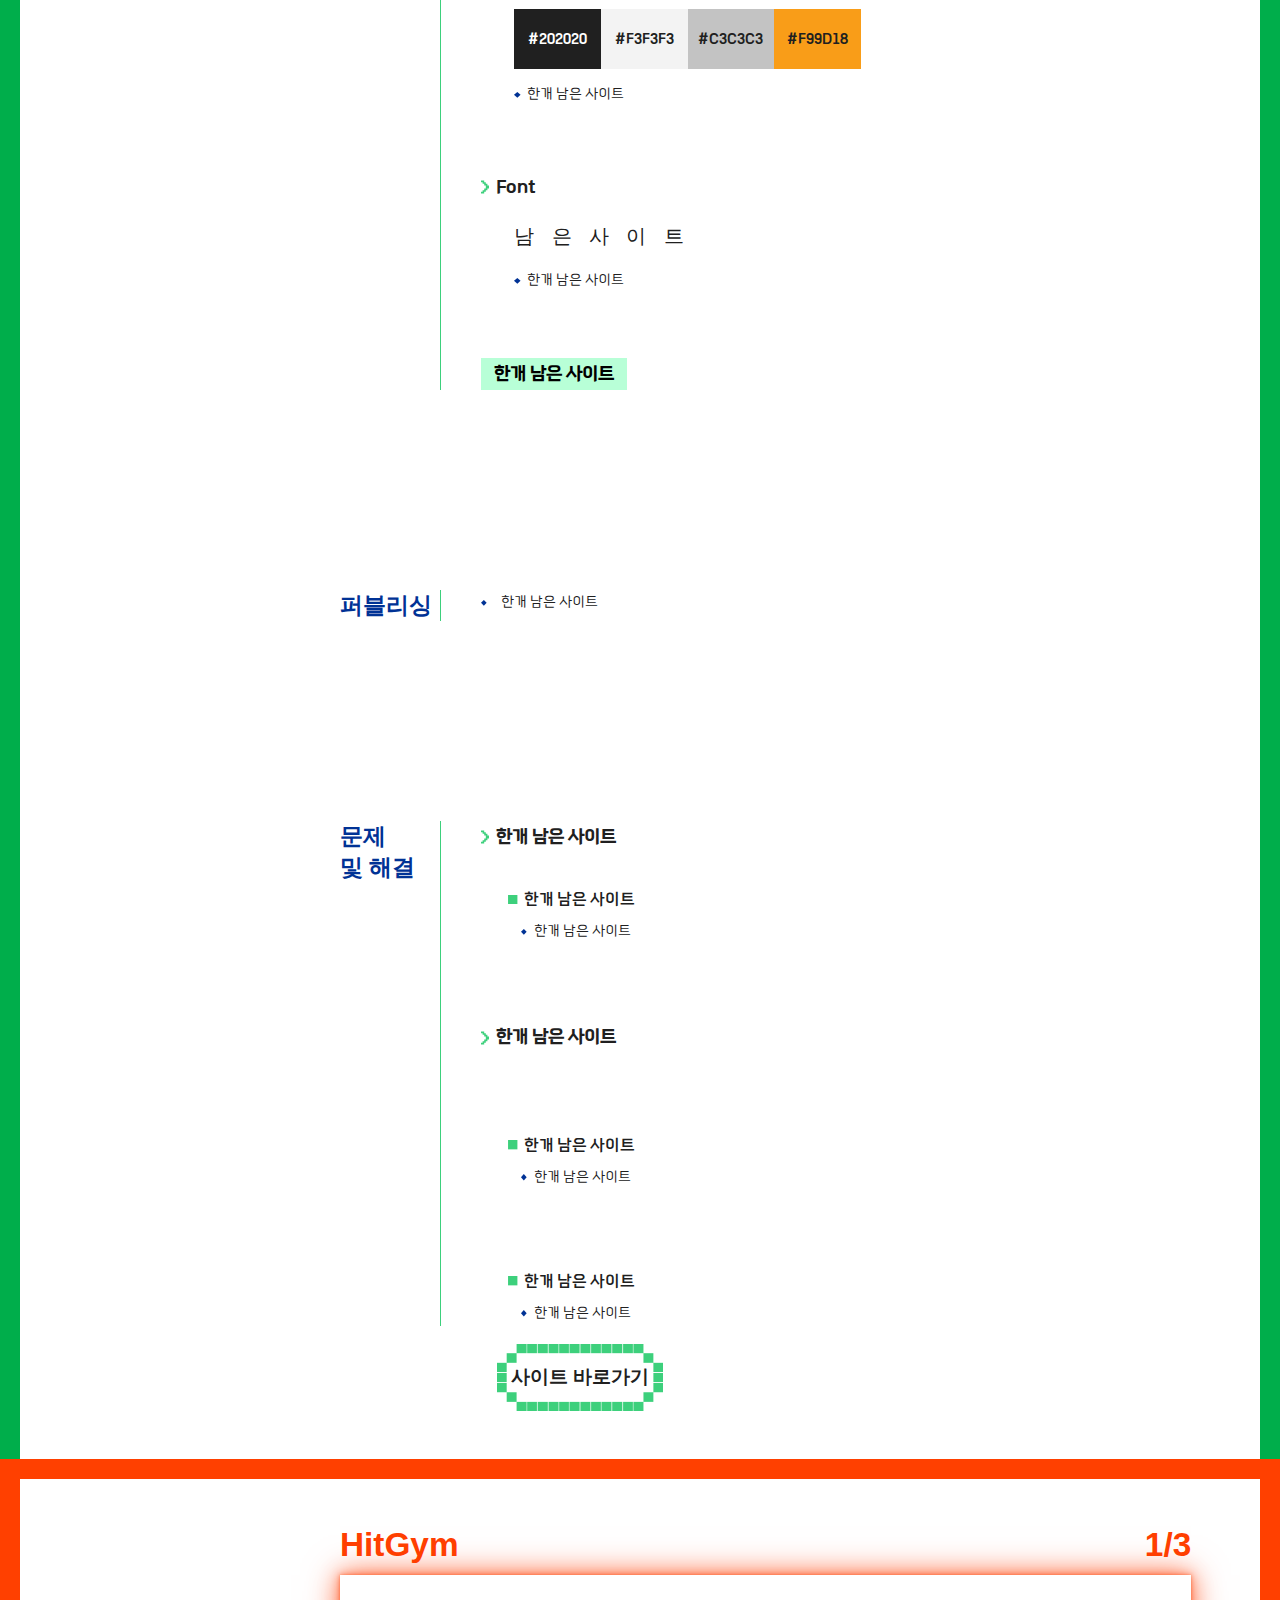
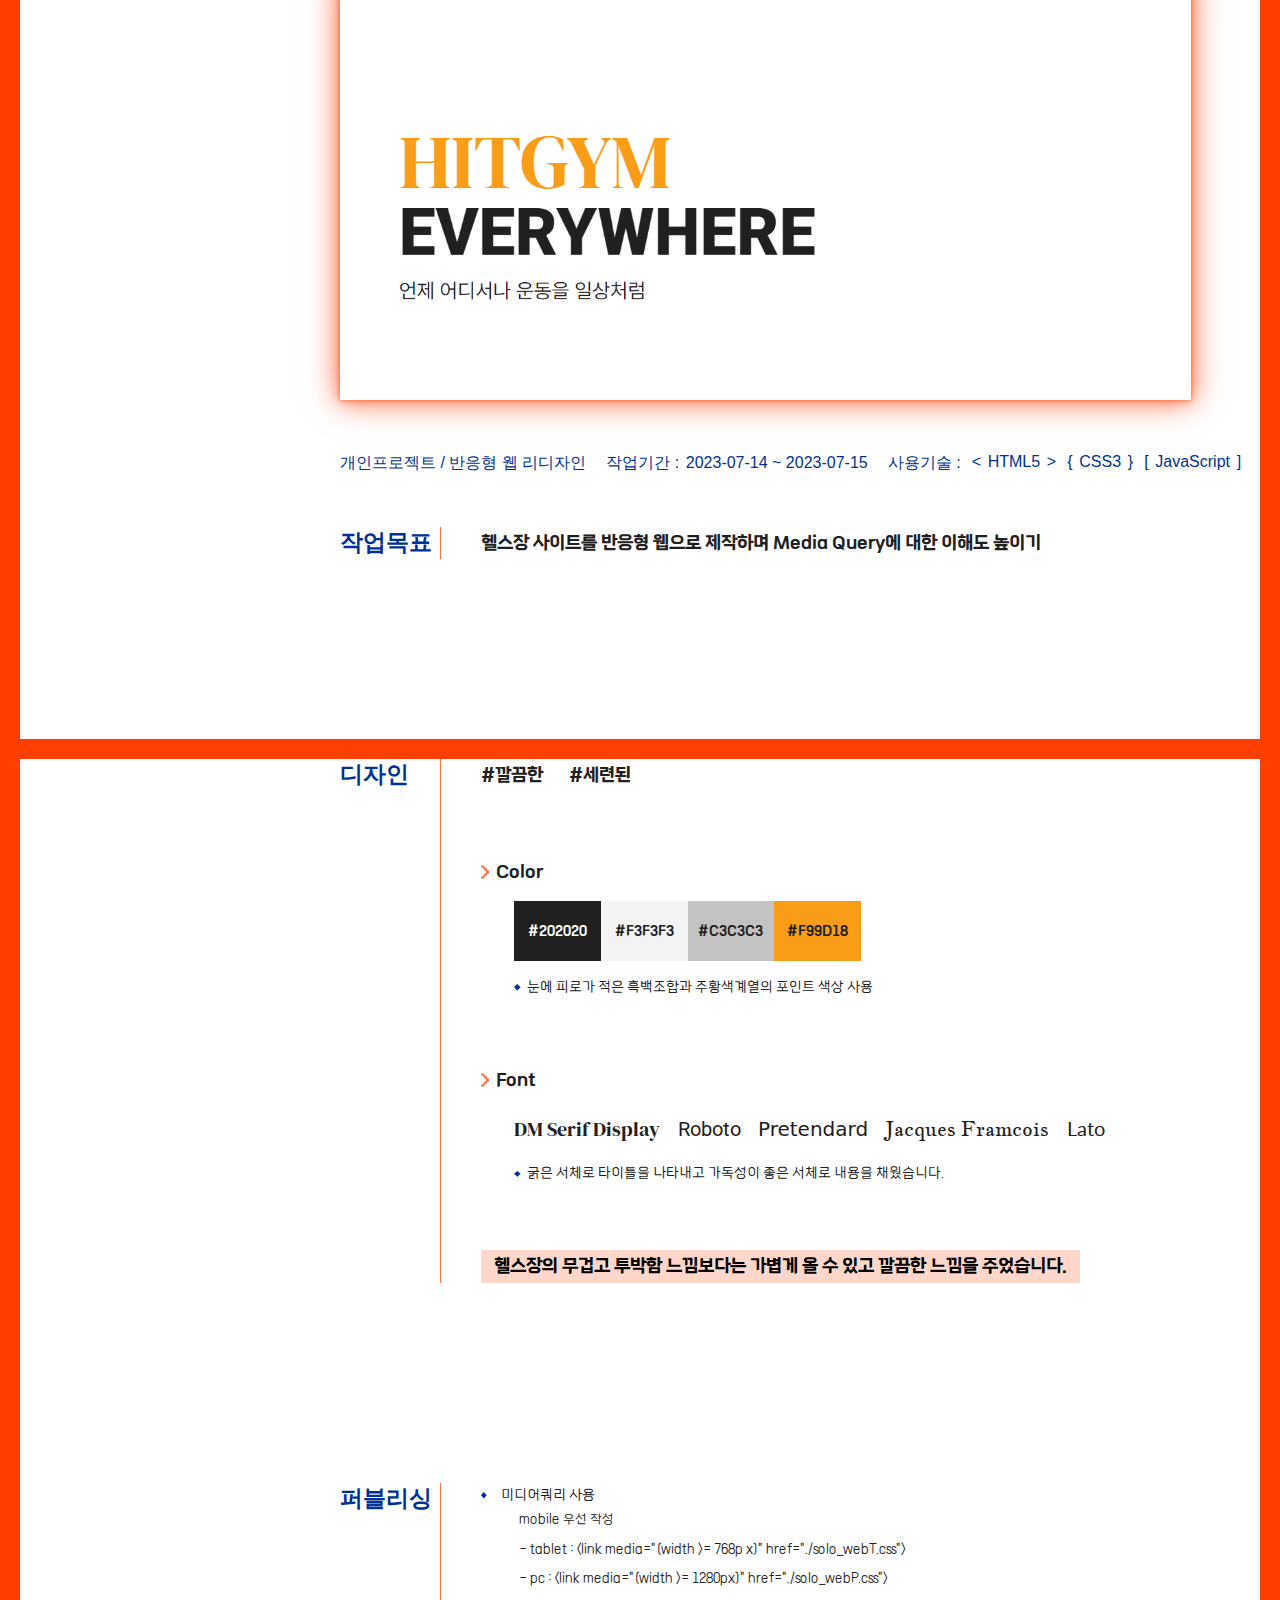
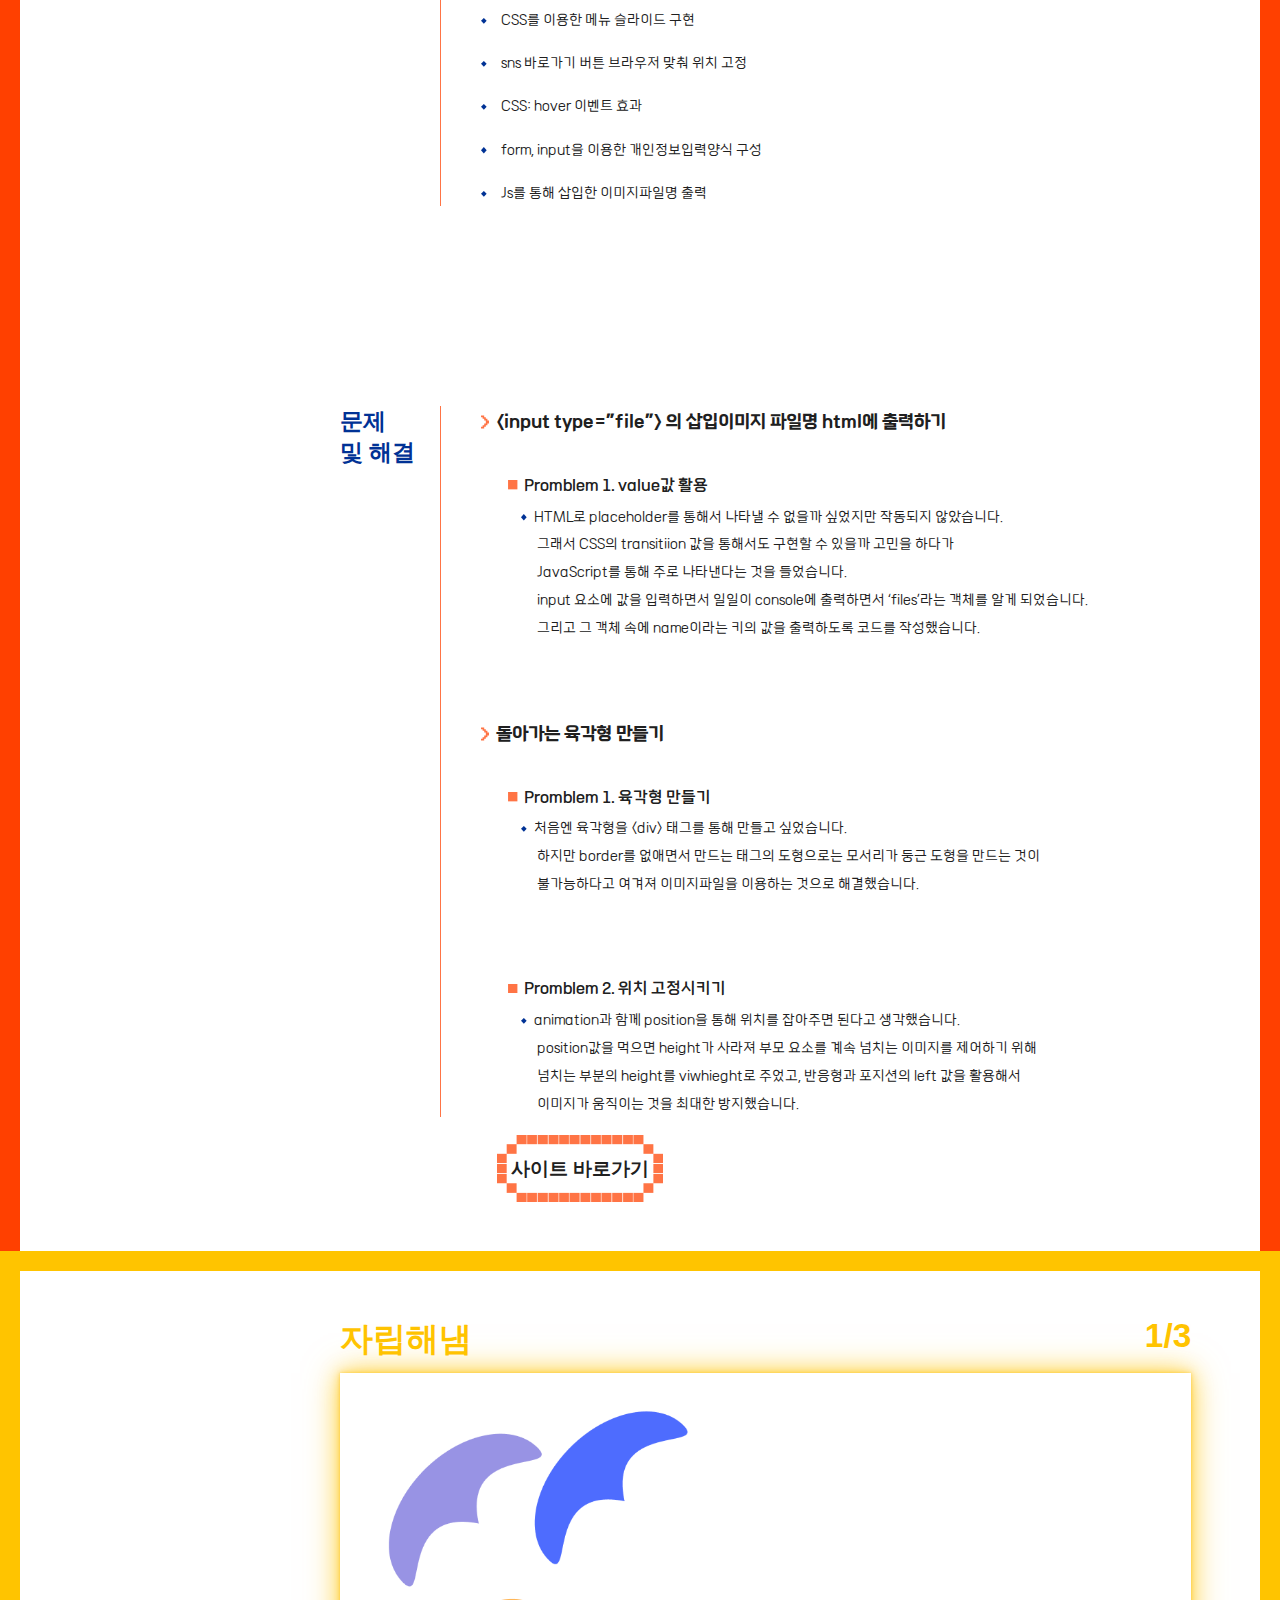
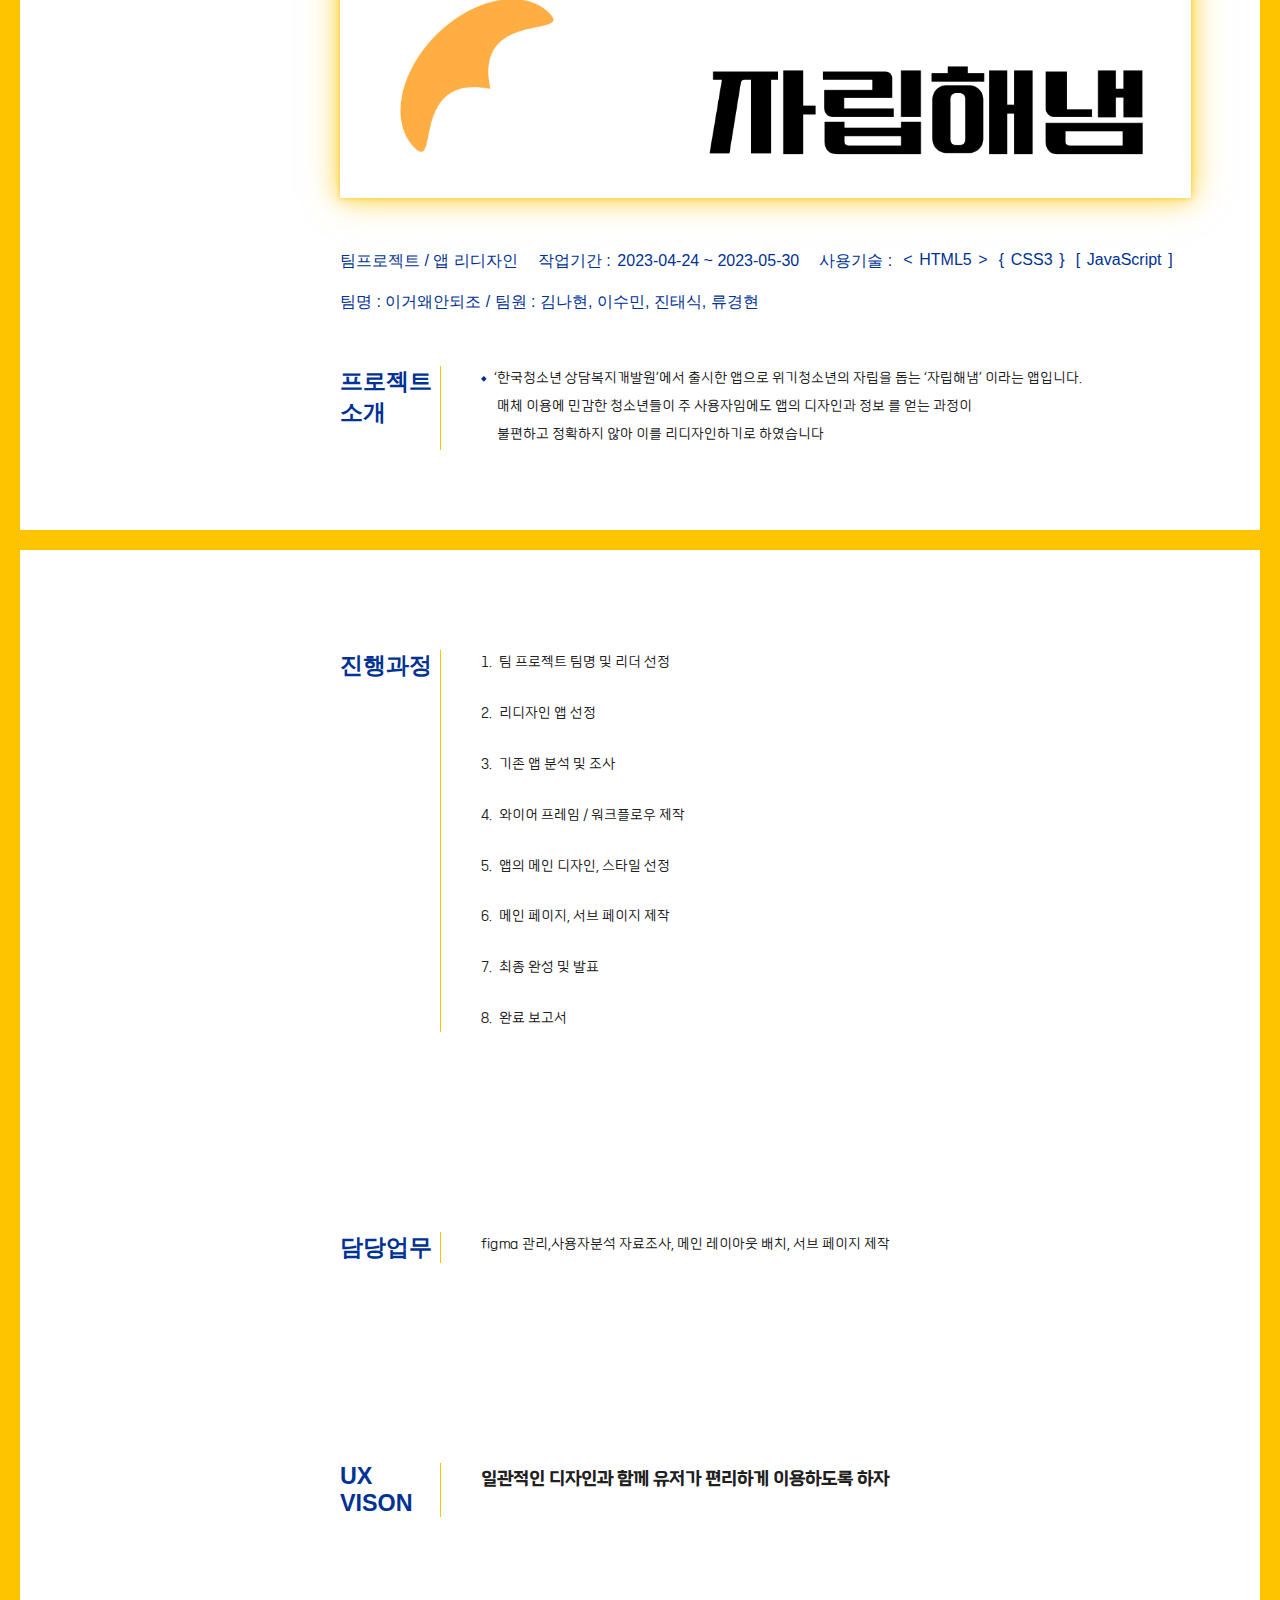
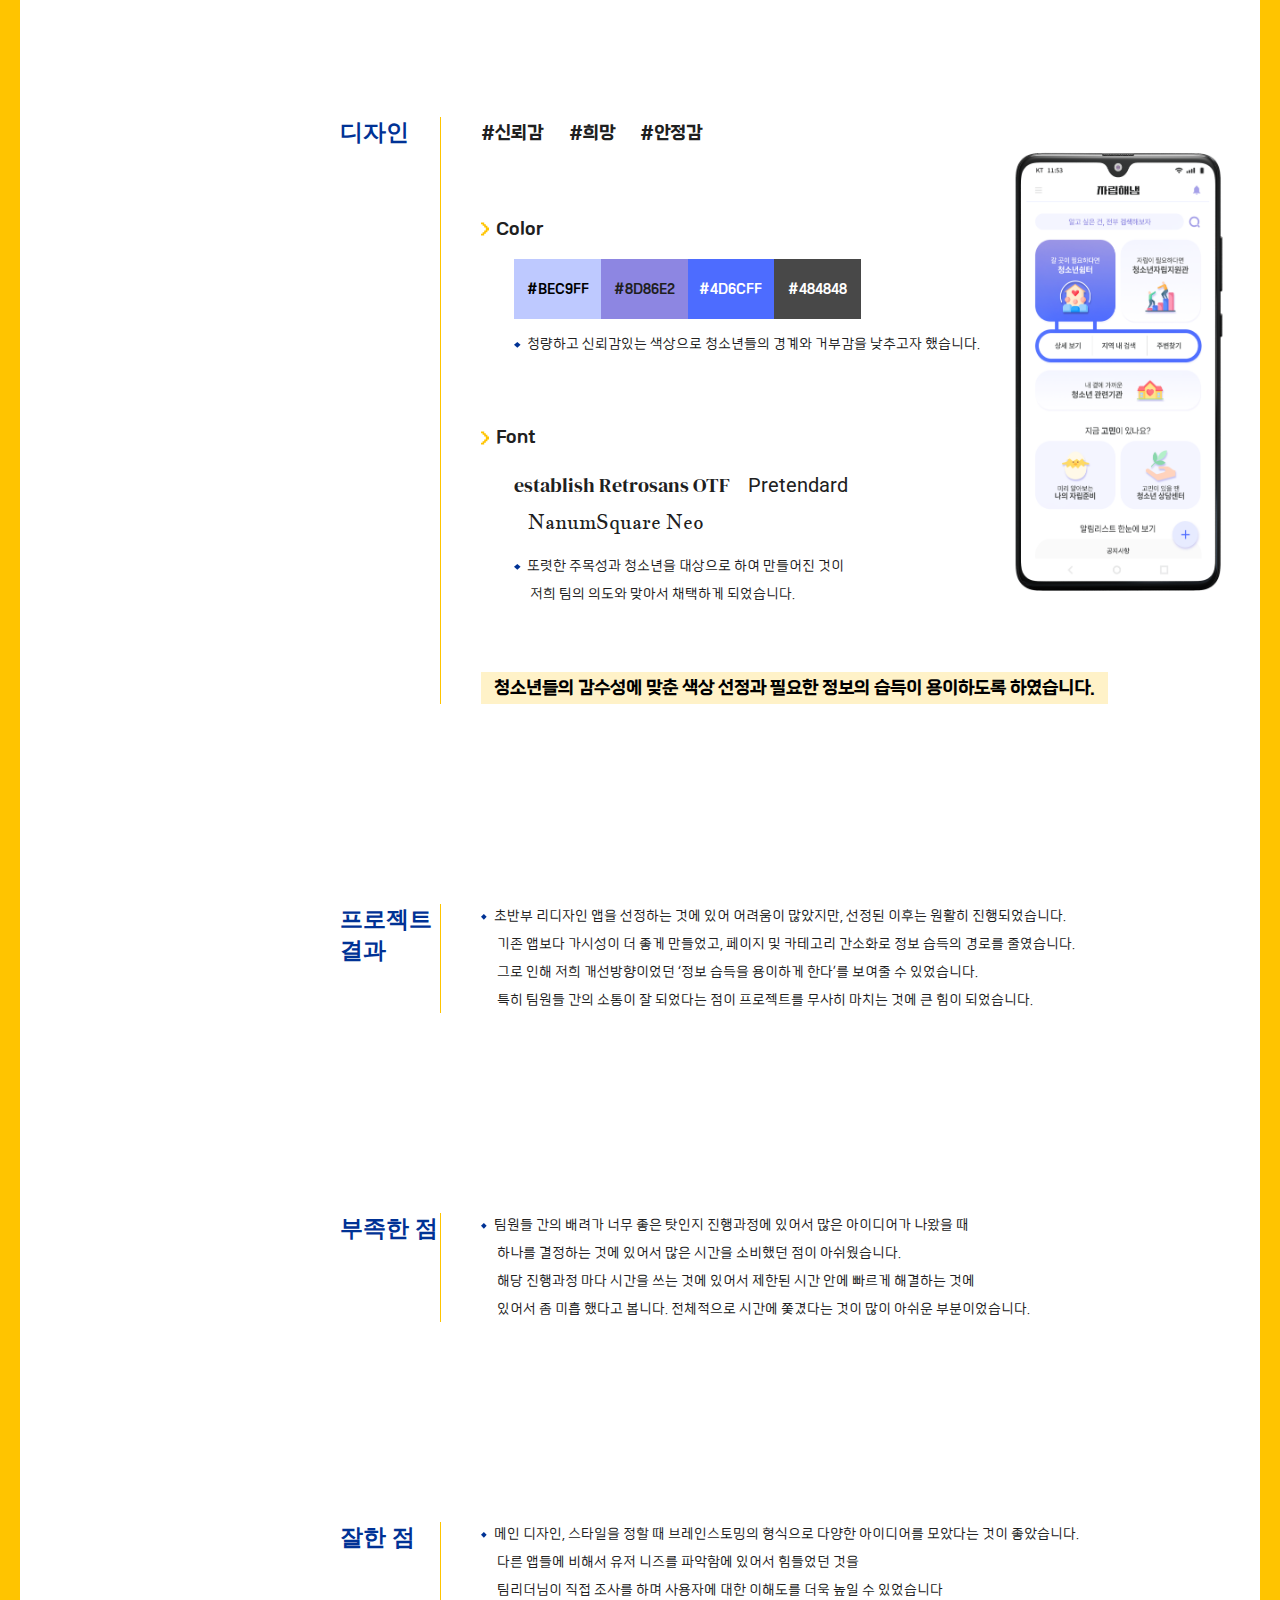
==== commit a88f13b0: "포트폴리오 사이트 하나를 제외 디자인 최종 수정" ====
--- a/index.html
+++ b/index.html
@@ -157,21 +157,21 @@
       </div>
       <p class="will"><span class="block">어제보단 오늘</span><span class="block">오늘보단 내일이</span>더 나은 개발자가 되고 싶습니다!</p>
       <!-- deco -->
-      <img src="./images/deco1.png" alt="덧셈 모양" class="deco1">
-      <img src="./images/deco2.png" alt="" class="deco2">
-      <img src="./images/deco3.png" alt="" class="deco3">
-      <img src="./images/deco4.png" alt="" class="deco4">
-      <img src="./images/deco5.png" alt="" class="deco5">
-      <img src="./images/deco6.png" alt="" class="deco6">
-      <img src="./images/deco7.png" alt="" class="deco7">
-      <img src="./images/deco8.png" alt="" class="deco8">
-      <img src="./images/deco9.png" alt="" class="deco9">
-      <img src="./images/deco10.png" alt="" class="deco10">
-      <img src="./images/deco11.png" alt="" class="deco11">
-      <img src="./images/deco12.png" alt="" class="deco12">
-      <img src="./images/deco13.png" alt="" class="deco13">
-      <img src="./images/deco14.png" alt="" class="deco14">
-      <img src="./images/deco15.png" alt="" class="deco15">
+      <img src="./images/deco1.png" alt="주황색 덧셈 무늬" class="deco1">
+      <img src="./images/deco2.png" alt="분홍색 줄무늬 무늬" class="deco2">
+      <img src="./images/deco3.png" alt="주황색 빗금 무늬" class="deco3">
+      <img src="./images/deco4.png" alt="파랑색 삼각형 무늬" class="deco4">
+      <img src="./images/deco5.png" alt="초록색 원 무늬" class="deco5">
+      <img src="./images/deco6.png" alt="노랑색 x자 무늬" class="deco6">
+      <img src="./images/deco7.png" alt="초록색 다이아 무늬" class="deco7">
+      <img src="./images/deco8.png" alt="형광색 뺄셈 무늬" class="deco8">
+      <img src="./images/deco9.png" alt="파랑색 삼각형 무늬" class="deco9">
+      <img src="./images/deco10.png" alt="분홍색 덧셈 무늬" class="deco10">
+      <img src="./images/deco11.png" alt="주황색 원 무늬" class="deco11">
+      <img src="./images/deco12.png" alt="형광색 x자 무늬" class="deco12">
+      <img src="./images/deco13.png" alt="파랑색 빗금 무늬" class="deco13">
+      <img src="./images/deco14.png" alt="형광색 삼각형 무늬" class="deco14">
+      <img src="./images/deco15.png" alt="노랑색 삼각형 무늬" class="deco15">
     </header>
     <main>
       <ol class="side-menu">
@@ -247,10 +247,10 @@
             <figcaption>테디베어 박물관<span class="page-number"><span class="now">1</span>/<span class="total">1</span></span>
             </figcaption>
             <div class="img-box">
-              <img src="./images/teddyBear1.png" alt="">
-              <img src="./images/teddyBear2.png" alt="">
-              <img src="./images/teddyBear3.png" alt="">
-              <img src="./images/teddyBear4.png" alt="">
+              <img src="./images/teddyBear1.png" alt="핑크 테디베어가 Teddy Bear 글자 위에 앉아있음">
+              <img src="./images/teddyBear2.png" alt="테디베어 지점들의 사진들 슬라이드">
+              <img src="./images/teddyBear3.png" alt="TeddyBear 글씨">
+              <img src="./images/teddyBear4.png" alt="핑크색 배경에 info로 안내하는 버튼">
             </div>
           </figure>
           <div class="text">
@@ -347,8 +347,13 @@
                 </div>
               </div>
               <div class="grid problem">
-                <div class="sample1-1">
-                  <img src="./team/teddyBear/branch/images/bear1.png" alt="">
+                <div class="sample1">
+                  <img src="./team/teddyBear/branch/images/bear1.png" alt="핑크색 테디베어">
+                </div>
+                <div class="sample2">
+                  <img src="./team/teddyBear/branch/images/fabric.png" alt="노랑색 천">
+                  <img src="./team/teddyBear/branch/images/cotton.png" alt="하늘색 솜">
+                  <img src="./team/teddyBear/branch/images/needle.png" alt="분홍색 바늘과 실">
                 </div>
                 <h3>문제<span class="block">및 해결</span></h3>
                 <div class="description">
@@ -452,7 +457,8 @@
                 </div>
               </div>
             </div>
-            <a href="" class="site-enter">사이트 바로가기<span class="button-deco"><span></a>
+            <a href="./team/teddyBear/index.html" class="site-enter" target="_blank">사이트 바로가기<span
+                class="button-deco"><span></a>
           </div>
         </div>
         <div class="sticky underline"></div>
@@ -466,7 +472,7 @@
             <figcaption>한개 남은 사이트<span class="page-number"><span class="now">1</span>/<span
                   class="total">1</span></span></figcaption>
             <div class="img-box">
-              <img src="https://placehold.co/1200x600" alt="">
+              <img src="https://placehold.co/1200x600" alt="임시 이미지">
             </div>
           </figure>
           <div class="text">
@@ -563,7 +569,7 @@
                 </div>
               </div>
             </div>
-            <a href="" class="site-enter">사이트 바로가기<span class="button-deco"><span></a>
+            <a href="#" target="_blank" class="site-enter">사이트 바로가기<span class="button-deco"><span></a>
           </div>
         </div>
       </article>
@@ -575,9 +581,9 @@
             <figcaption>HitGym<span class="page-number"><span class="now">1</span>/<span class="total">1</span></span>
             </figcaption>
             <div class="img-box">
-              <img src="./images/solo_web1.png" alt="">
-              <img src="./images/solo_web2.png" alt="">
-              <img src="./images/solo_web3.png" alt="">
+              <img src="./images/solo_web1.png" alt="HitGym 사이트 첫화면">
+              <img src="./images/solo_web2.png" alt="운동하는 사진들과 영어들">
+              <img src="./images/solo_web3.png" alt="개인정보입력양식">
             </div>
           </figure>
           <div class="text">
@@ -690,7 +696,8 @@
                 </div>
               </div>
             </div>
-            <a href="" class="site-enter">사이트 바로가기<span class="button-deco"><span></a>
+            <a href="./solo/solo_web/solo_web.html" target="_blank" class="site-enter">사이트 바로가기<span
+                class="button-deco"><span></a>
           </div>
         </div>
         <div class="sticky underline"></div>
@@ -703,10 +710,10 @@
             <figcaption>자립해냄<span class="page-number"><span class="now">1</span>/<span class="total">1</span></span>
             </figcaption>
             <div class="img-box">
-              <img src="./images/independent1.png" alt="">
-              <img src="./images/independent2.png" alt="">
-              <img src="./images/independent3.png" alt="">
-              <img src="./images/independent4.png" alt="">
+              <img src="./images/independent1.png" alt="자립해냄 앱 이미지">
+              <img src="./images/independent2.png" alt="메인 홈 ppt 자료">
+              <img src="./images/independent3.png" alt="지원시설과 경로들의 페이지 모습들>
+              <img src=" ./images/independent4.png" alt="자립준비 사이트와 추가 경로들의 페이지 모습들">
             </div>
           </figure>
           <div class="text">
@@ -762,7 +769,7 @@
                 </div>
               </div>
               <div class="grid design">
-                <img src="./images/inde_protoType.png" alt="">
+                <img src="./images/inde_protoType.png" alt="자립해냄 리디자인의 프로토타입">
                 <h3>디자인</h3>
                 <div class="description">
                   <div class="concept">#신뢰감<span>#희망</span><span>#안정감</span></div>
@@ -857,7 +864,8 @@
                 </div>
               </div>
             </div>
-            <a href="./images/uiux_independent_ppt.pdf" class="site-enter">PPT 보러가기<span class="button-deco"><span></a>
+            <a href="./images/uiux_independent_ppt.pdf" target="_blank" class="site-enter">PPT 보러가기<span
+                class="button-deco"><span></a>
           </div>
         </div>
         <div class="sticky underline"></div>
@@ -870,8 +878,8 @@
             <figcaption>ArmorBearer<span class="page-number"><span class="now">1</span>/<span
                   class="total">1</span></span></figcaption>
             <div class="img-box">
-              <img src="./images/armorBearer1.png" alt="">
-              <img src="./images/armorBearer2.png" alt="">
+              <img src="./images/armorBearer1.png" alt="무역을 떠나는 배와 홈페이지의 글귀">
+              <img src="./images/armorBearer2.png" alt="eazycode의 타이틀과 함께 더보기 버튼">
             </div>
           </figure>
           <div class="text">
@@ -959,7 +967,8 @@
                 </div>
               </div>
             </div>
-            <a href="" class="site-enter">사이트 바로가기<span class="button-deco"><span></a>
+            <a href="./solo/ArmorBearer/redesignWeb.html" target="_blank" class="site-enter">사이트 바로가기<span
+                class="button-deco"><span></a>
           </div>
         </div>
         <div class="sticky underline"></div>
@@ -970,9 +979,10 @@
           <div class="stack">
             <h3>HTML & CSS</h3>
             <ul class="stack-list">
+              <li>웹 사이트 구축 및 디자인</li>
               <li>웹 접근성을 고려한 시맨틱 태그</li>
               <li>미디어쿼리를 이용한 반응형 웹</li>
-              <li>CSS를 이용한 애니메이션</li>
+              <li>CSS를 이용한 다양한 애니메이션</li>
               <li>grid, flex 레이아웃 구현</li>
             </ul>
           </div>
@@ -982,6 +992,8 @@
               <li>ES6+ 문법 이해</li>
               <li>비동기 통신 AJAX를 이용한 JSON 데이터 활용</li>
               <li>기본적인 이벤트 구현 가능</li>
+              <li>다양한 Plugin 사용 가능</li>
+              <li>jQuery 문법 이해</li>
             </ul>
           </div>
           <div class="stack">
@@ -989,14 +1001,14 @@
             <ul class="stack-list">
               <li>UI를 고려한 디자인</li>
               <li>open API 사용 가능</li>
-              <li>Git, Github 버전관리 및 협업 가능</li>
+              <li>Git, Github 버전관리 및<br>git organization 협업 가능</li>
             </ul>
           </div>
           <div class="stack">
             <h3>Tool</h3>
             <ul class="stack-list">
               <li>VSCode 코드 작성 및 터미널 이용</li>
-              <li>Figma - 프로토타입 제작</li>
+              <li>Figma - 와이어프레임/ 프로토타입 제작</li>
               <li>photoshotp & illustrator 이미지 편집</li>
             </ul>
           </div>
@@ -1012,8 +1024,9 @@
           <div class="school">부산외국어대학교 스페인어과 졸업<span class="block">생년월일 : 1997.05.21</span></div>
         </div>
         <div class="sns">
-          <img src="./images/QRcode.png" alt="">
-          <a href="https://github.com/RyuKyoungHyun?tab=repositories" class="git">깃허브</a>
+          <img src="./images/QRcode.png" alt="류경현의 카카오톡 채팅방 
+          QR코드">
+          <a href="https://github.com/RyuKyoungHyun?tab=repositories" target="_blank" class="git">깃허브</a>
           <div class="mail">soccergh@naver.com</div>
         </div>
       </div>
--- a/index.css
+++ b/index.css
@@ -4,6 +4,9 @@
   font-family: 'NexonFootball', system-ui, -apple-system, BlinkMacSystemFont,
     'Segoe UI', Roboto, Oxygen, Ubuntu, Cantarell, 'Open Sans', 'Helvetica Neue',
     sans-serif;
+}
+::-webkit-scrollbar {
+  display: none;
 }
 .ramche {
   font-family: 'Ramche', system-ui, -apple-system, BlinkMacSystemFont,
@@ -560,7 +563,7 @@
   height: 100vh;
 }
 main figure {
-  width: 65vw;
+  width: 66.5vw;
   margin-left: 25vw;
   padding: 5.208vw 0 4.104vw;
 }
@@ -572,6 +575,7 @@
   margin-bottom: 0.833vw;
 }
 main figure .img-box {
+  position: relative;
   overflow: hidden;
   /* width: 100%; */
   display: flex;
@@ -860,7 +864,7 @@
 main #project1 .page-explain .problem {
   position: relative;
 }
-main #project1 .page-explain .problem .sample1-1 {
+main #project1 .page-explain .problem .sample1 {
   position: absolute;
   width: 4vw;
   right: 10vw;
@@ -878,6 +882,48 @@
   100% {
     transform: translateY(10vw) scale(0);
     opacity: 0;
+  }
+}
+main #project1 .page-explain .problem .sample2 {
+  position: absolute;
+  width: 4vw;
+  right: 10vw;
+  bottom: 18vw;
+}
+main #project1 .page-explain .problem .sample2 img {
+  position: absolute;
+  top: 0;
+  transform: translate(0) scale(0);
+  opacity: 0;
+}
+main #project1 .page-explain .problem .sample2 img:nth-child(1) {
+  animation: moving1 3s linear infinite;
+}
+main #project1 .page-explain .problem .sample2 img:nth-child(2) {
+  animation: moving2 3s linear infinite;
+}
+main #project1 .page-explain .problem .sample2 img:nth-child(3) {
+  animation: moving3 3s linear infinite;
+}
+@keyframes moving1 {
+  50%,
+  100% {
+    transform: translate(0, 5vw) scale(1);
+    opacity: 1;
+  }
+}
+@keyframes moving2 {
+  50%,
+  100% {
+    transform: translate(5vw, 9vw) scale(1);
+    opacity: 1;
+  }
+}
+@keyframes moving3 {
+  50%,
+  100% {
+    transform: translate(-5vw, 9vw) scale(1);
+    opacity: 1;
   }
 }
 /* 2 */
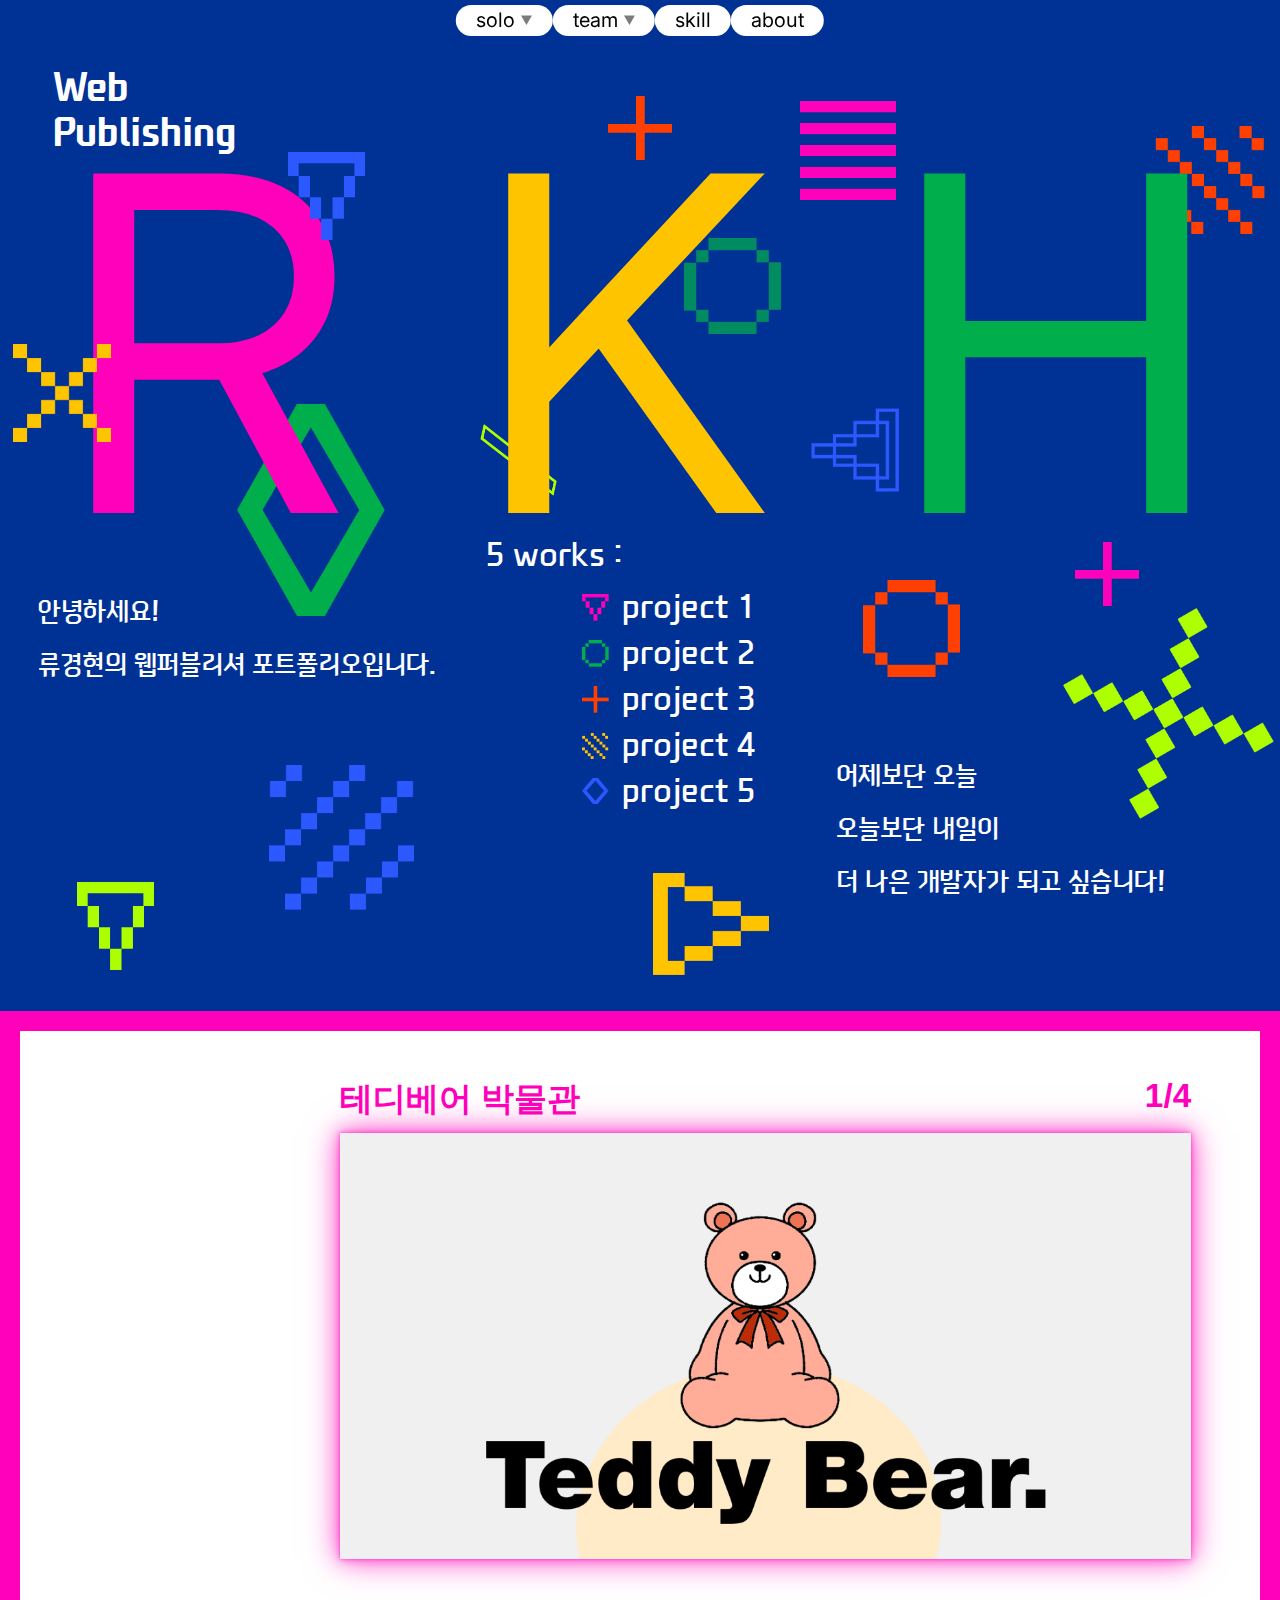
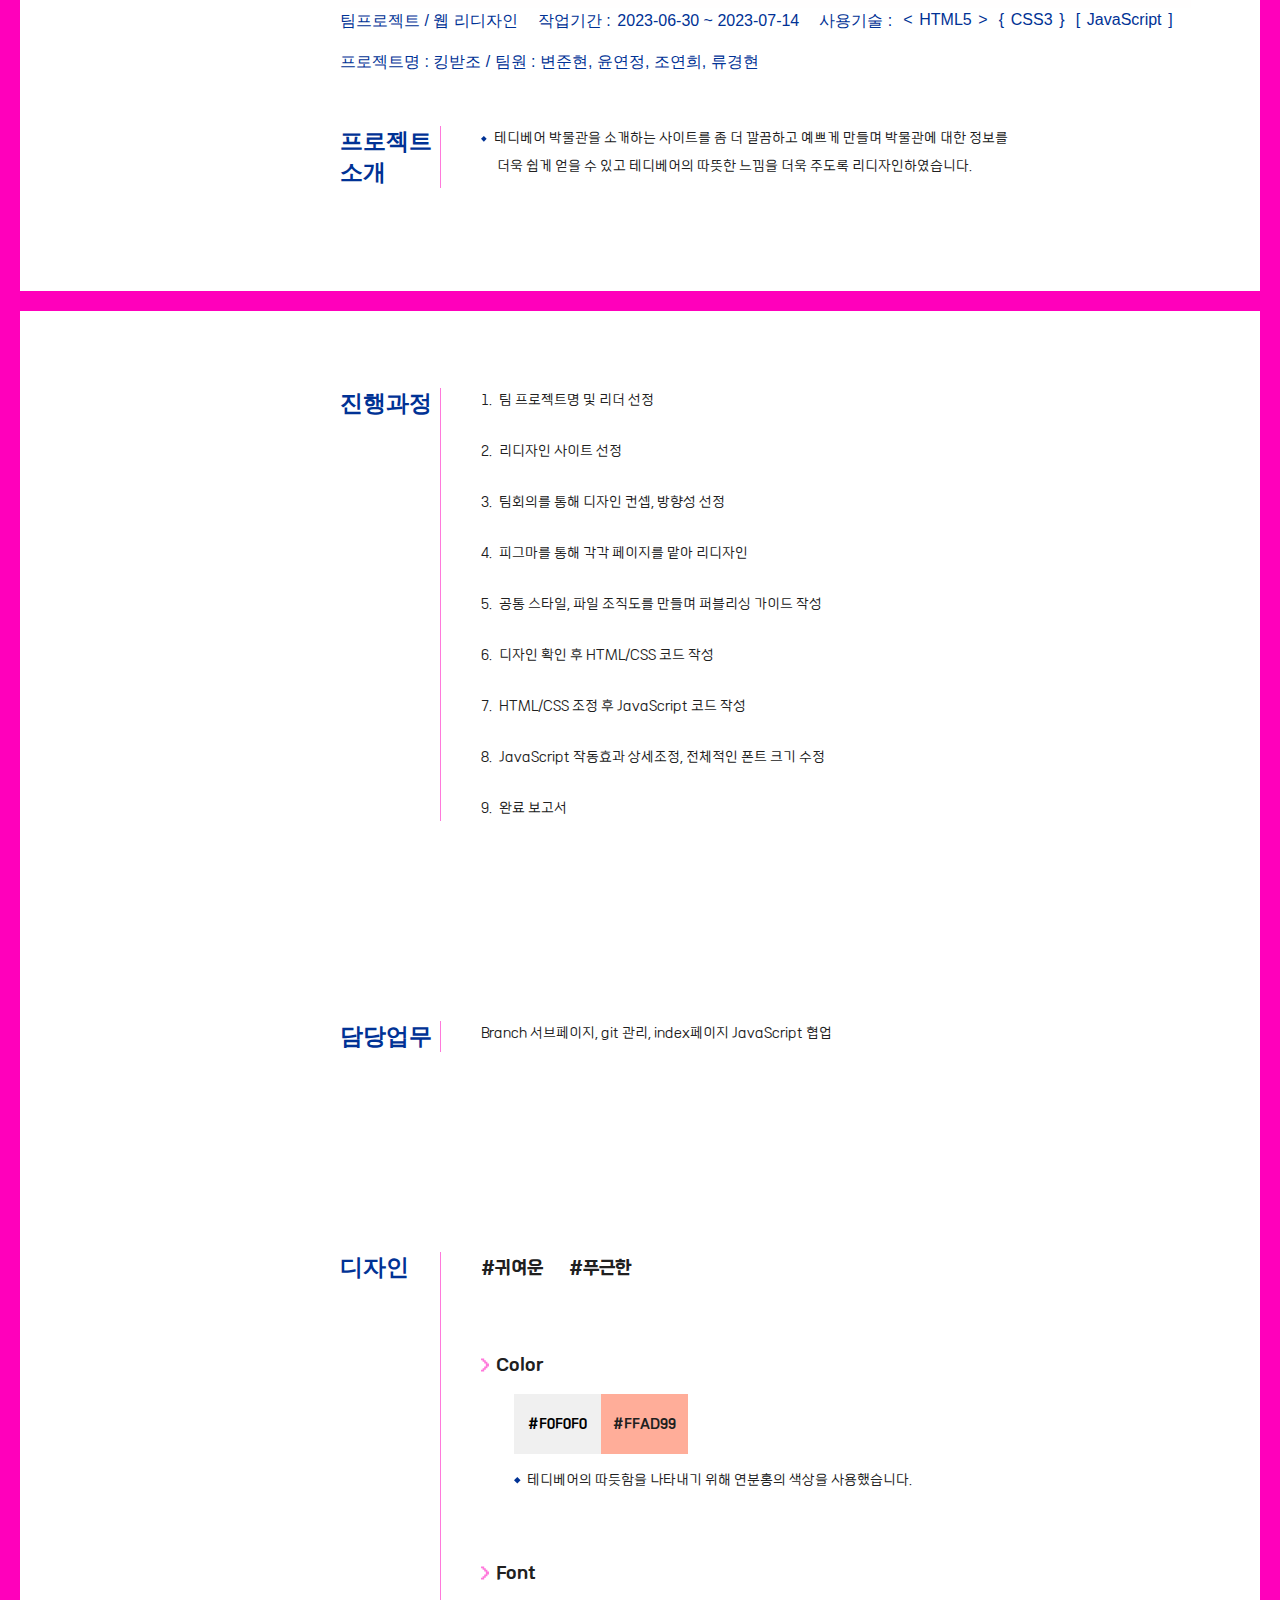
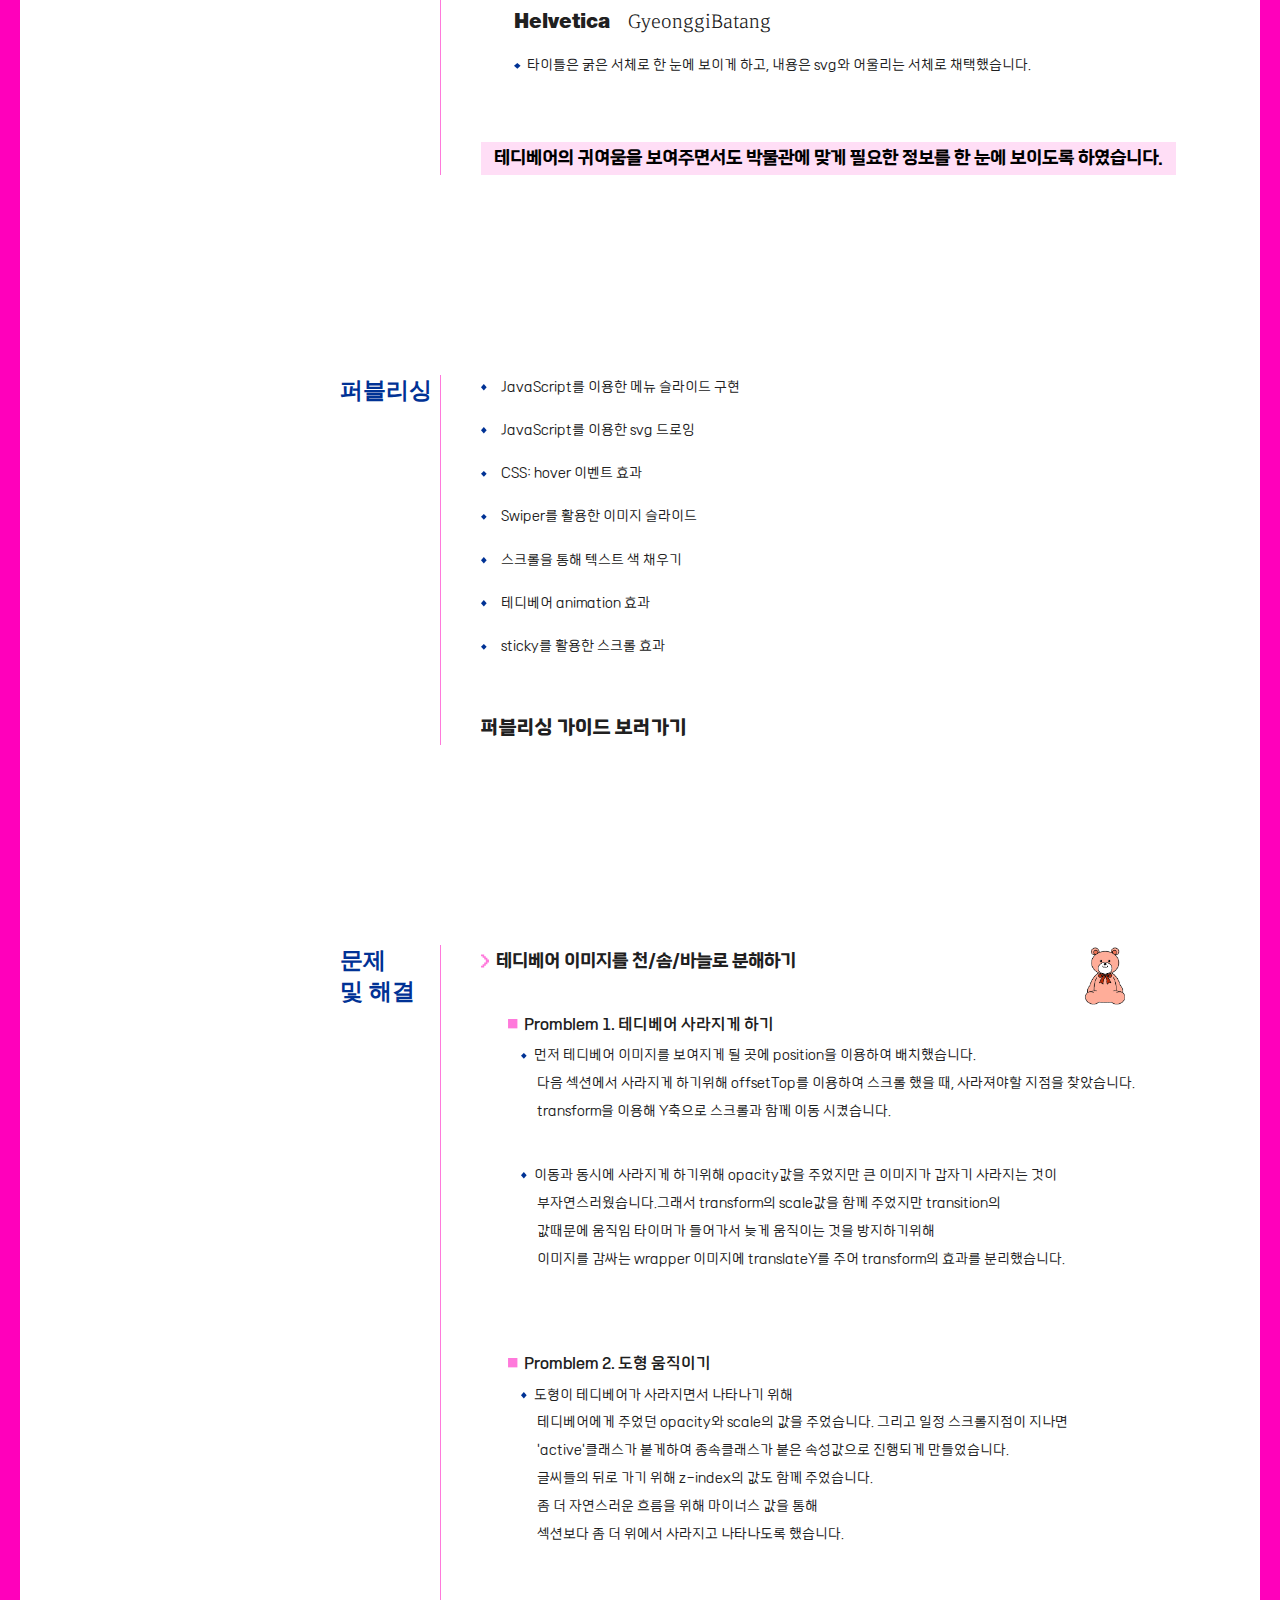
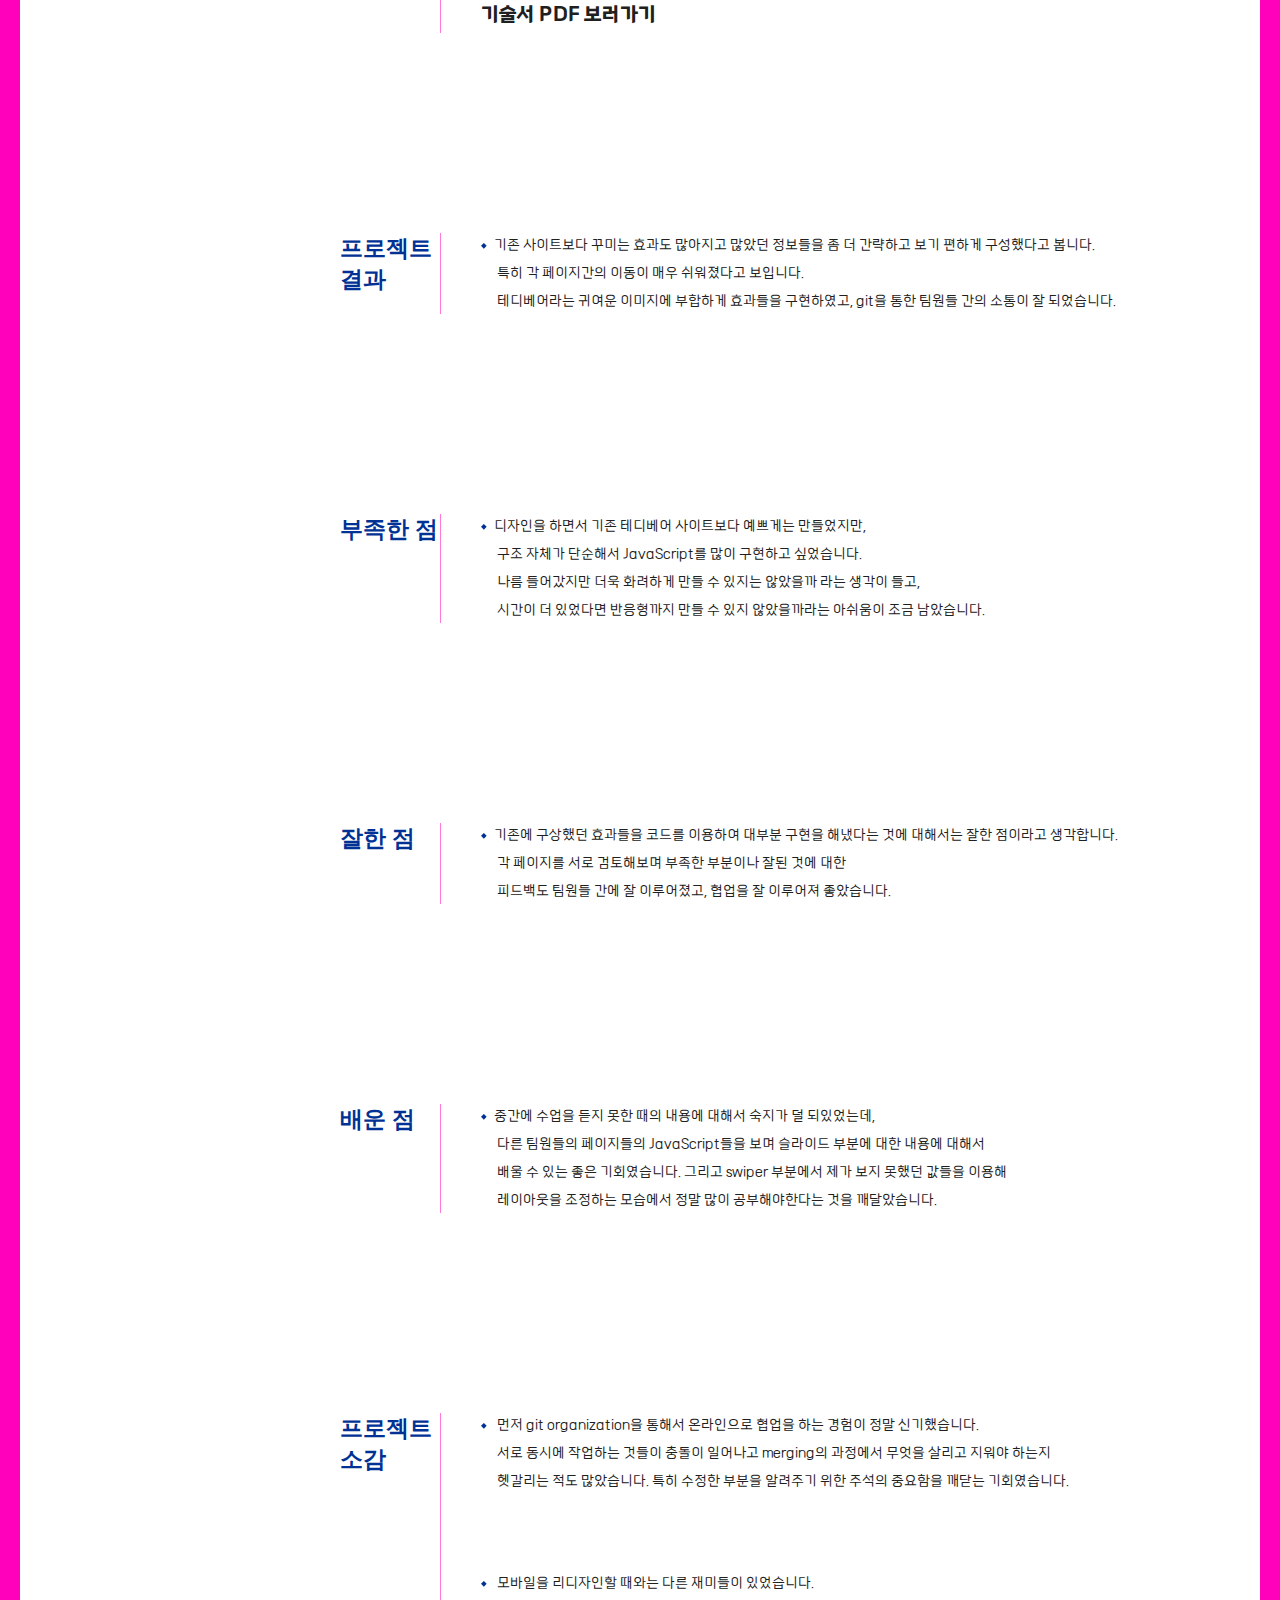
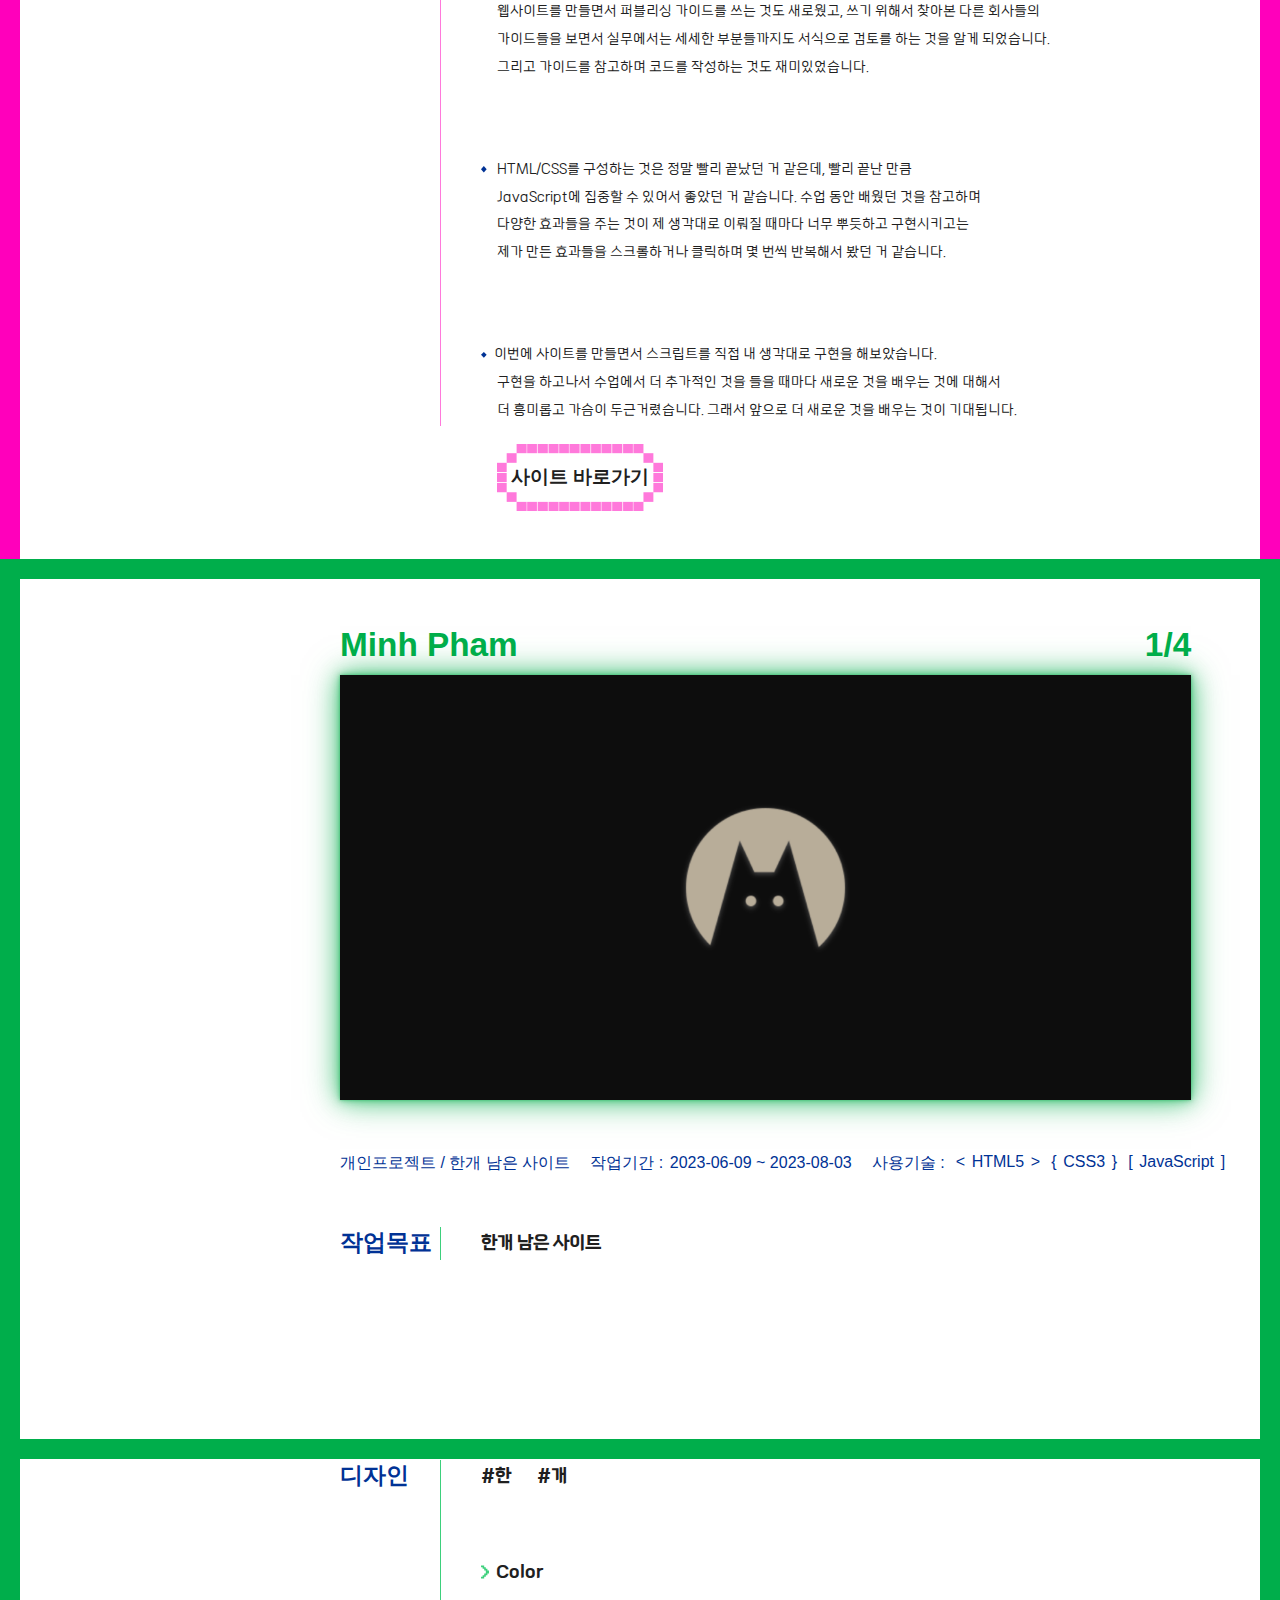
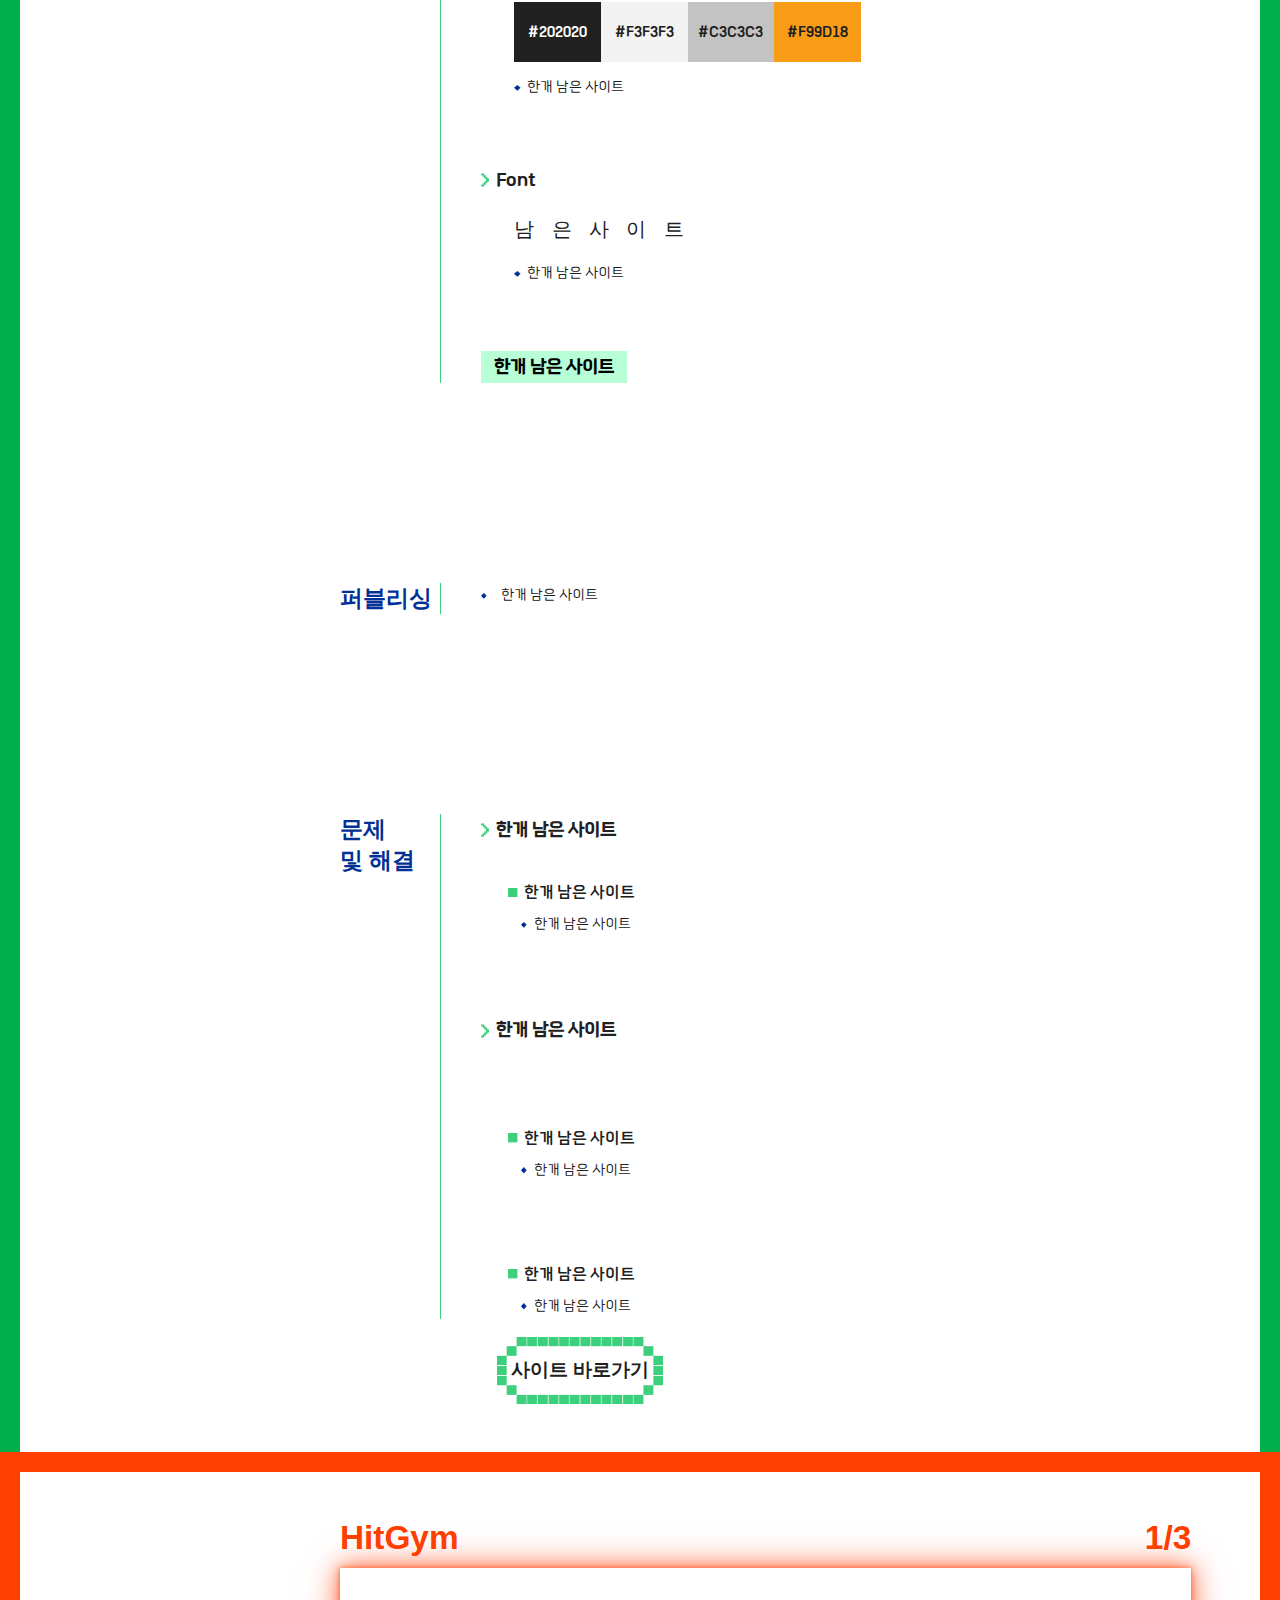
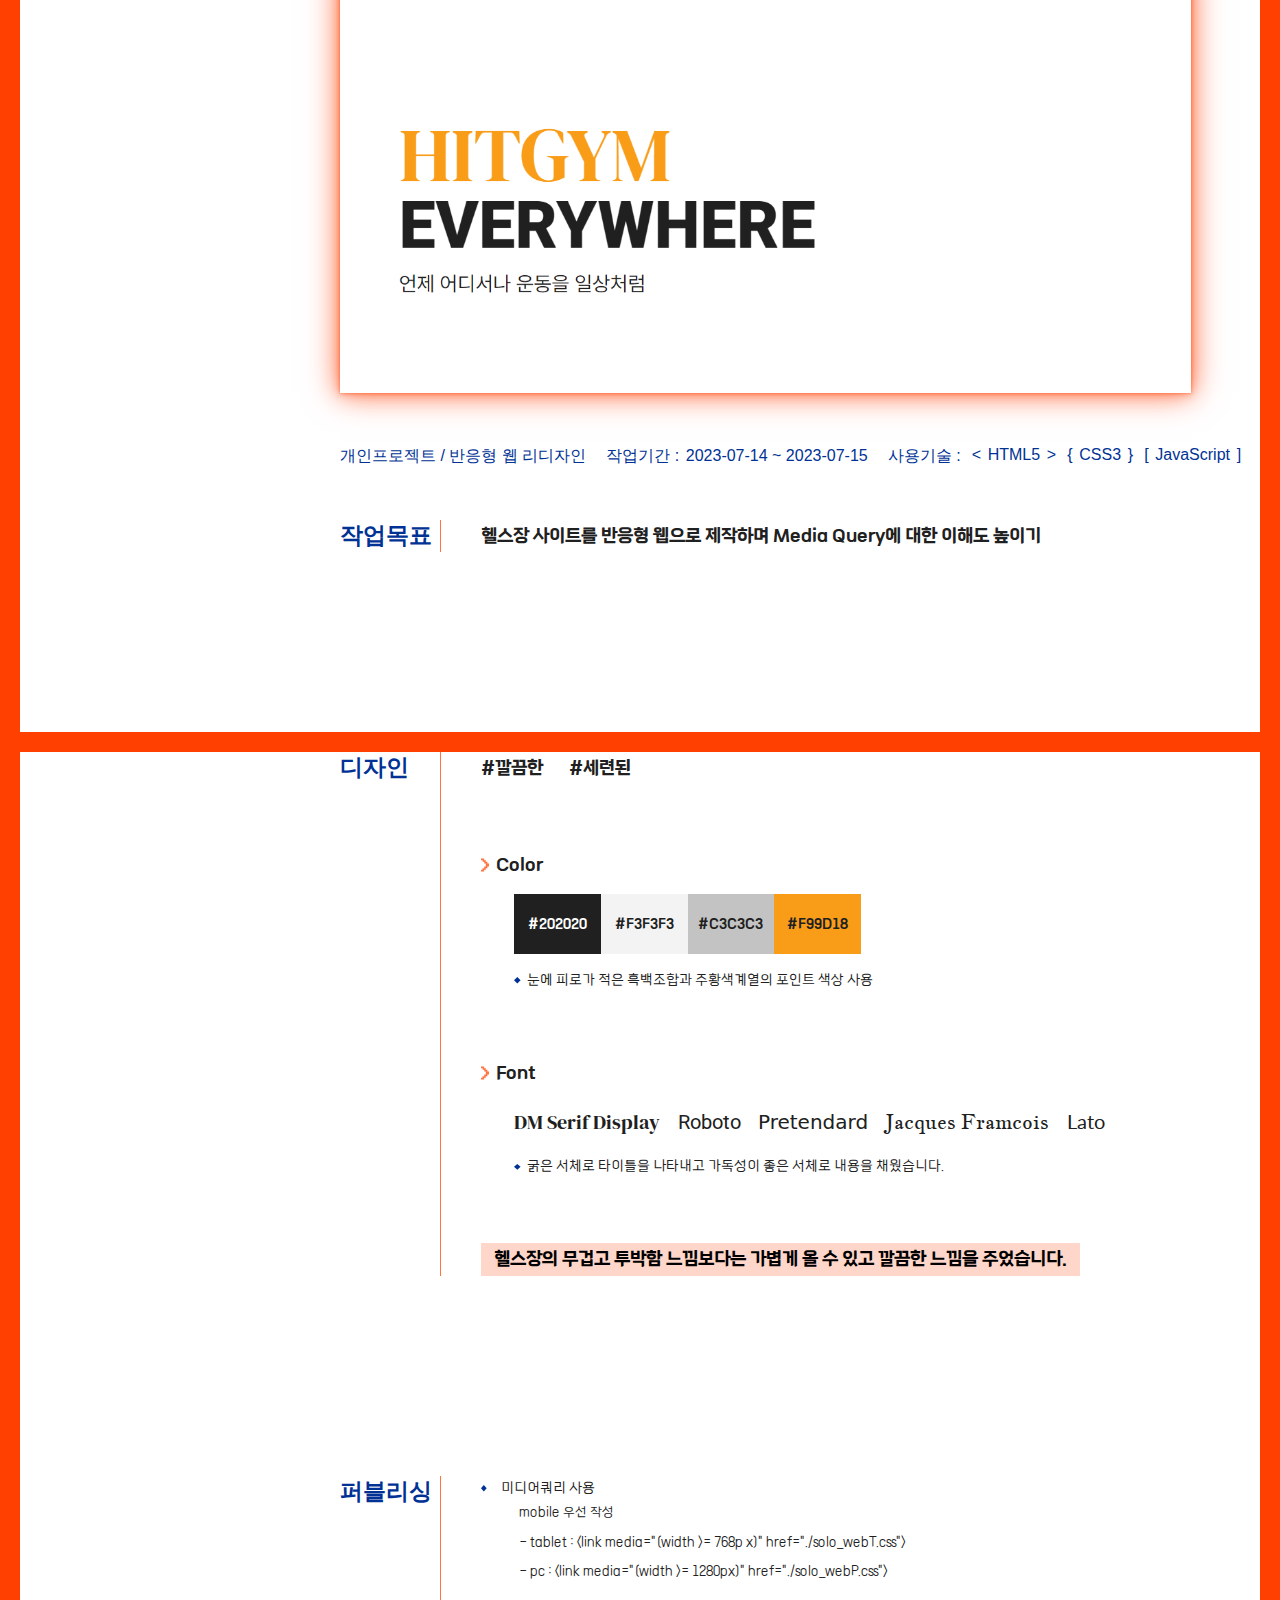
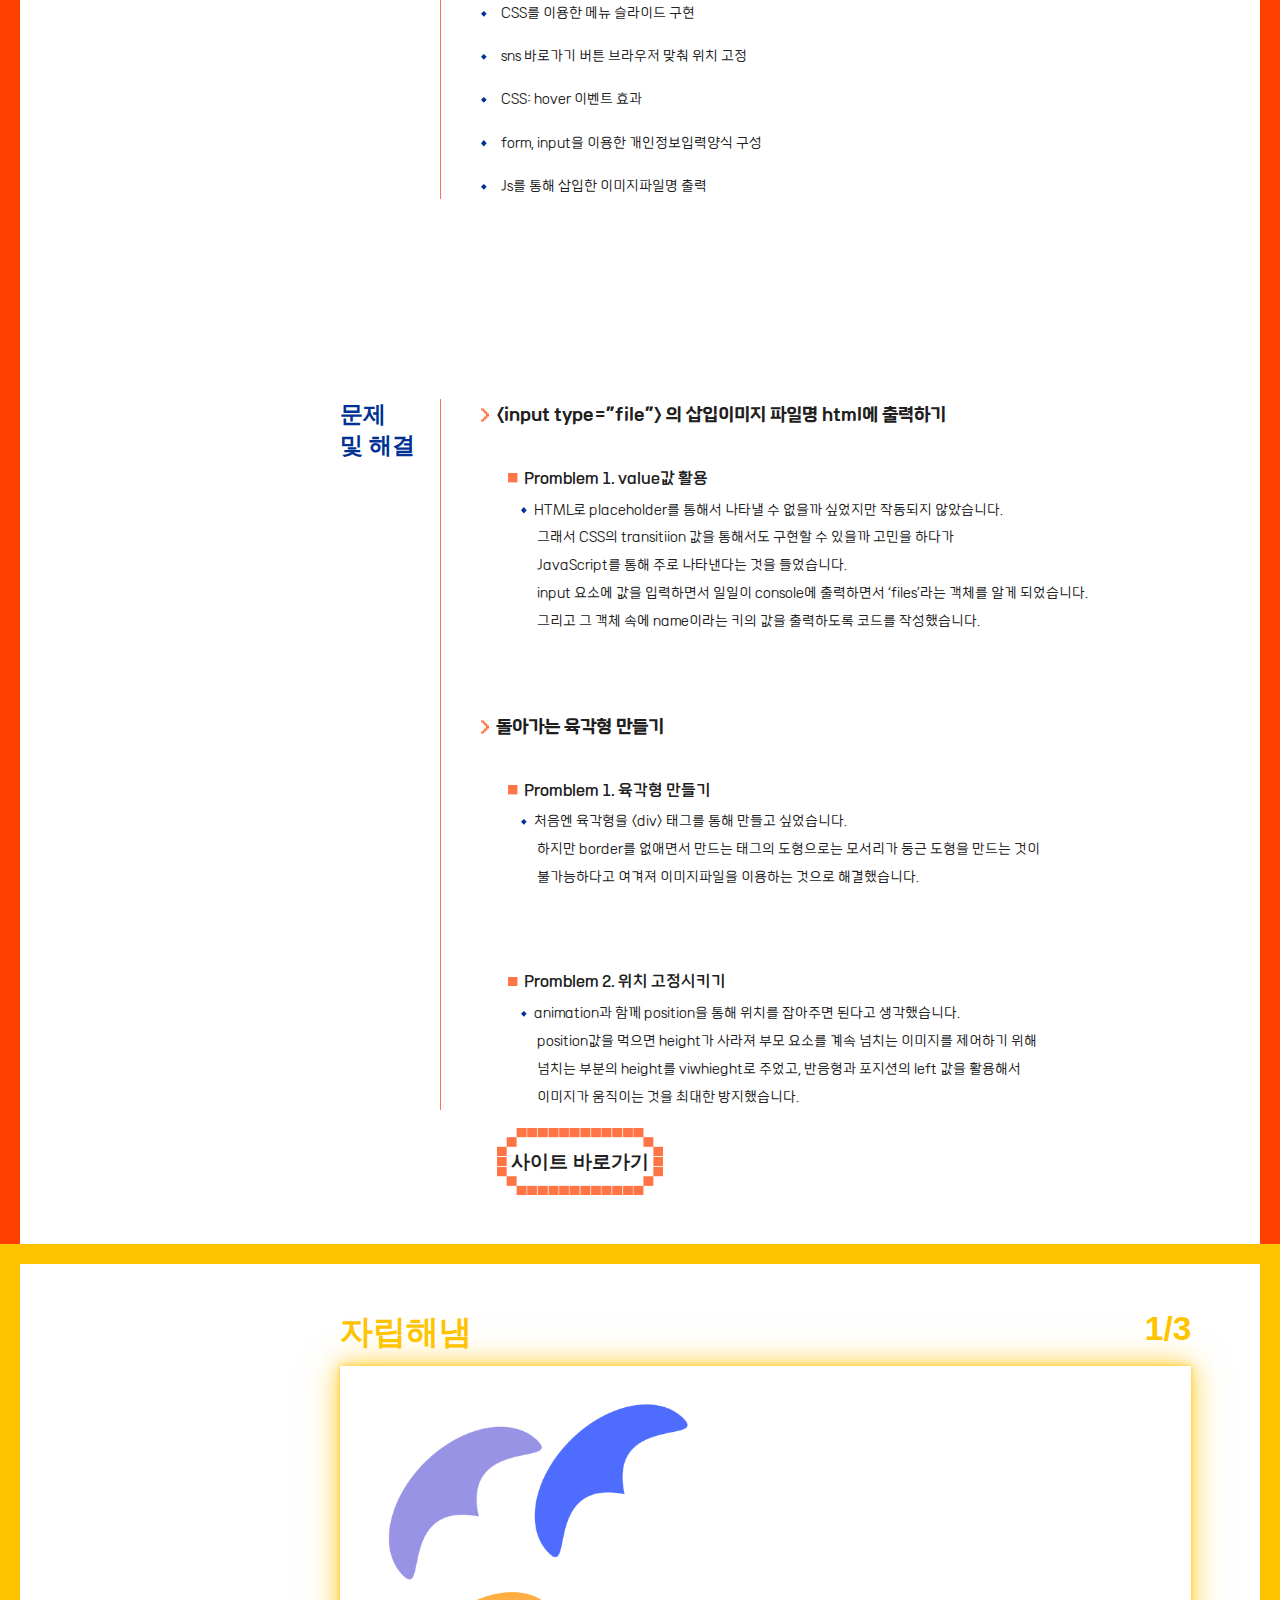
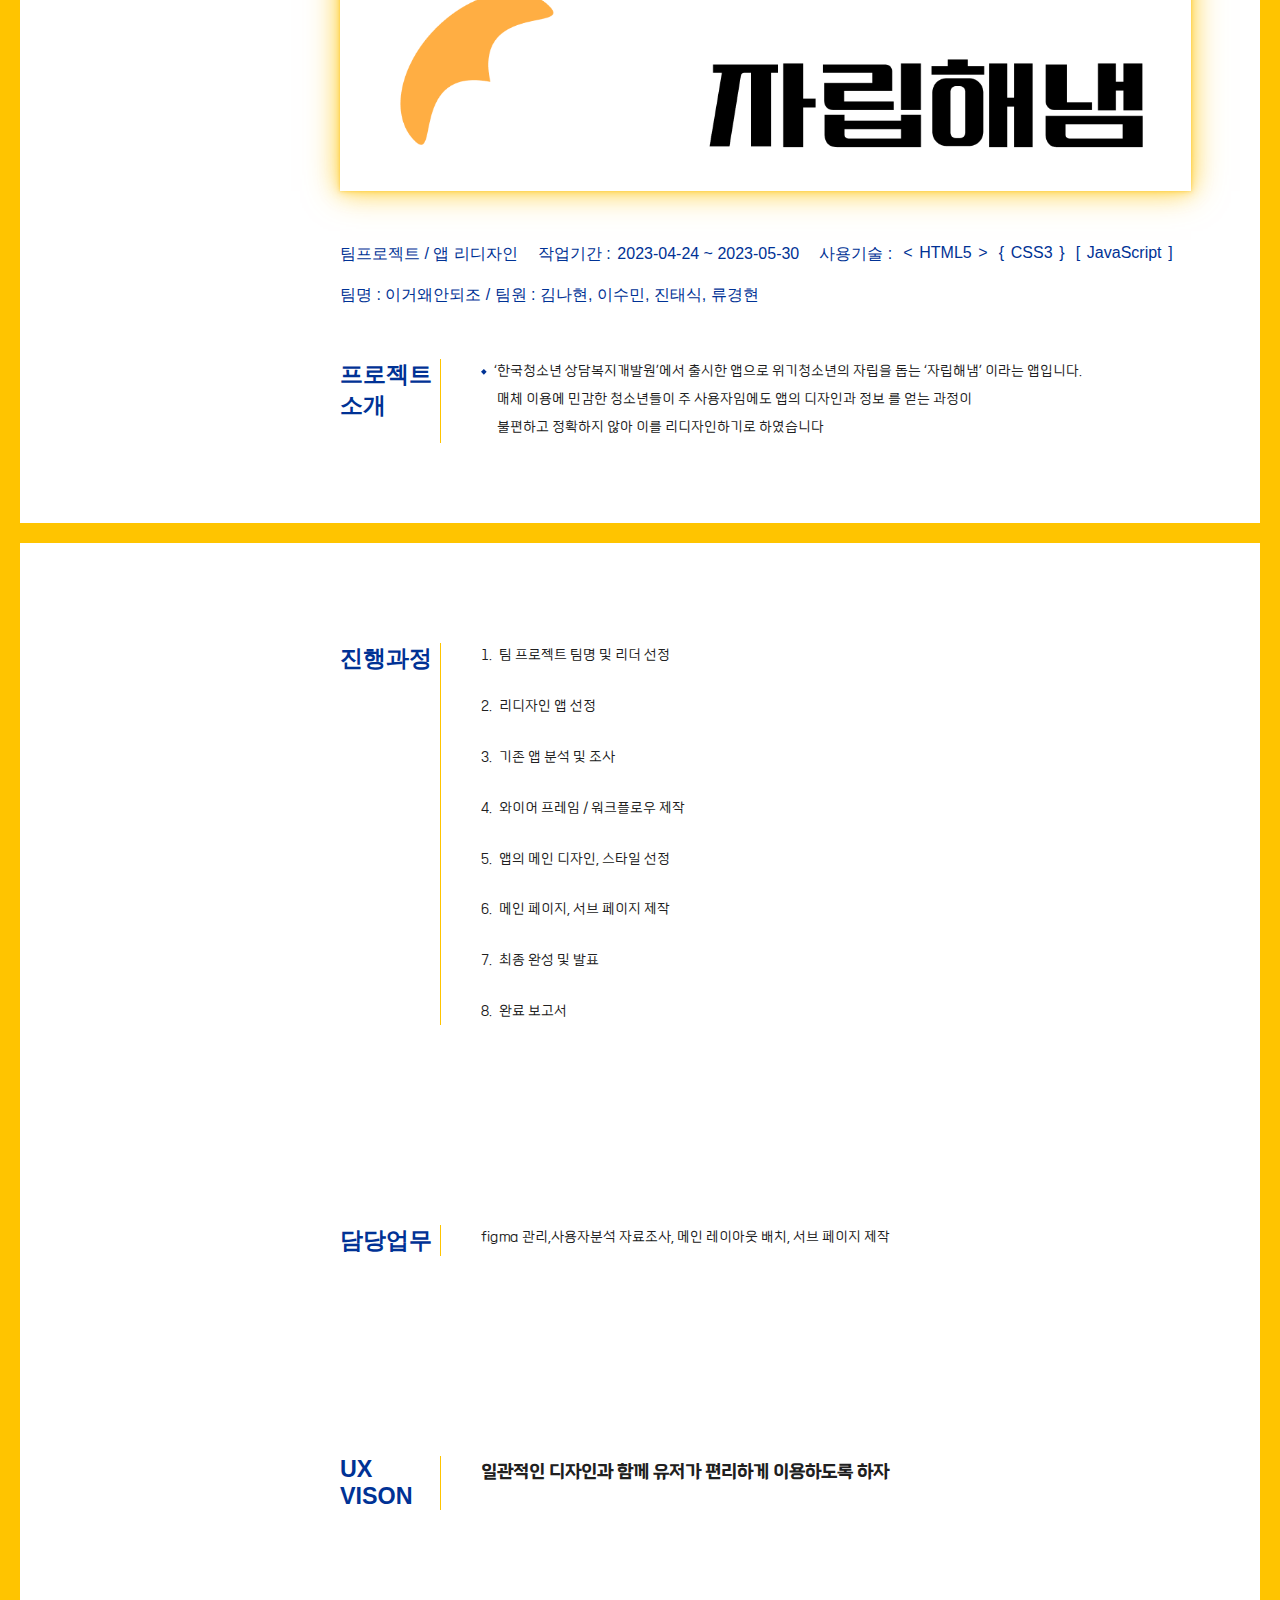
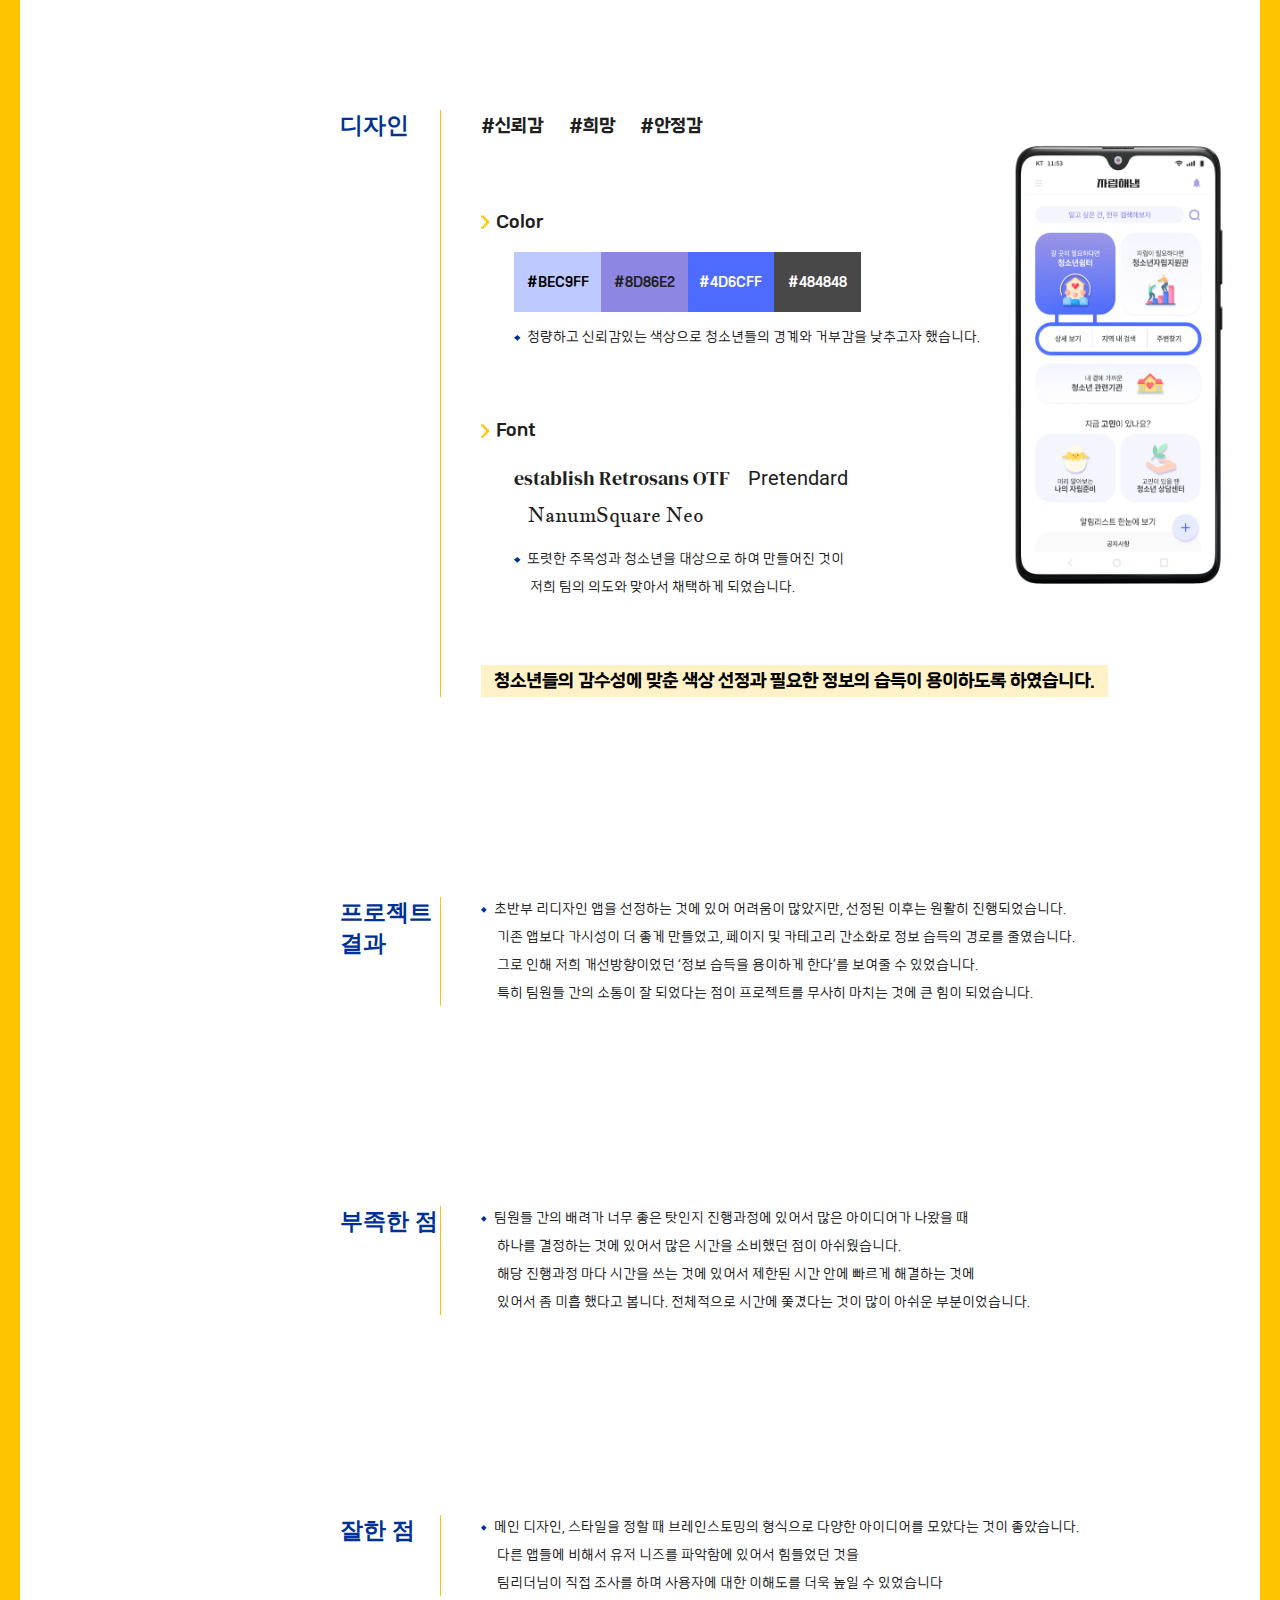
==== commit 242fbf44: "230801 클론코딩은 마무리 이제 포트폴리오 작성하기" ====
--- a/index.html
+++ b/index.html
@@ -469,10 +469,13 @@
         <div class="sticky underline"></div>
         <div class="content-box">
           <figure>
-            <figcaption>한개 남은 사이트<span class="page-number"><span class="now">1</span>/<span
+            <figcaption>Minh Pham<span class="page-number"><span class="now">1</span>/<span
                   class="total">1</span></span></figcaption>
             <div class="img-box">
-              <img src="https://placehold.co/1200x600" alt="임시 이미지">
+              <img src="./images/clone1.png" alt="임시 이미지">
+              <img src="./images/clone2.png" alt="임시 이미지">
+              <img src="./images/clone3.png" alt="임시 이미지">
+              <img src="./images/clone4.png" alt="임시 이미지">
             </div>
           </figure>
           <div class="text">
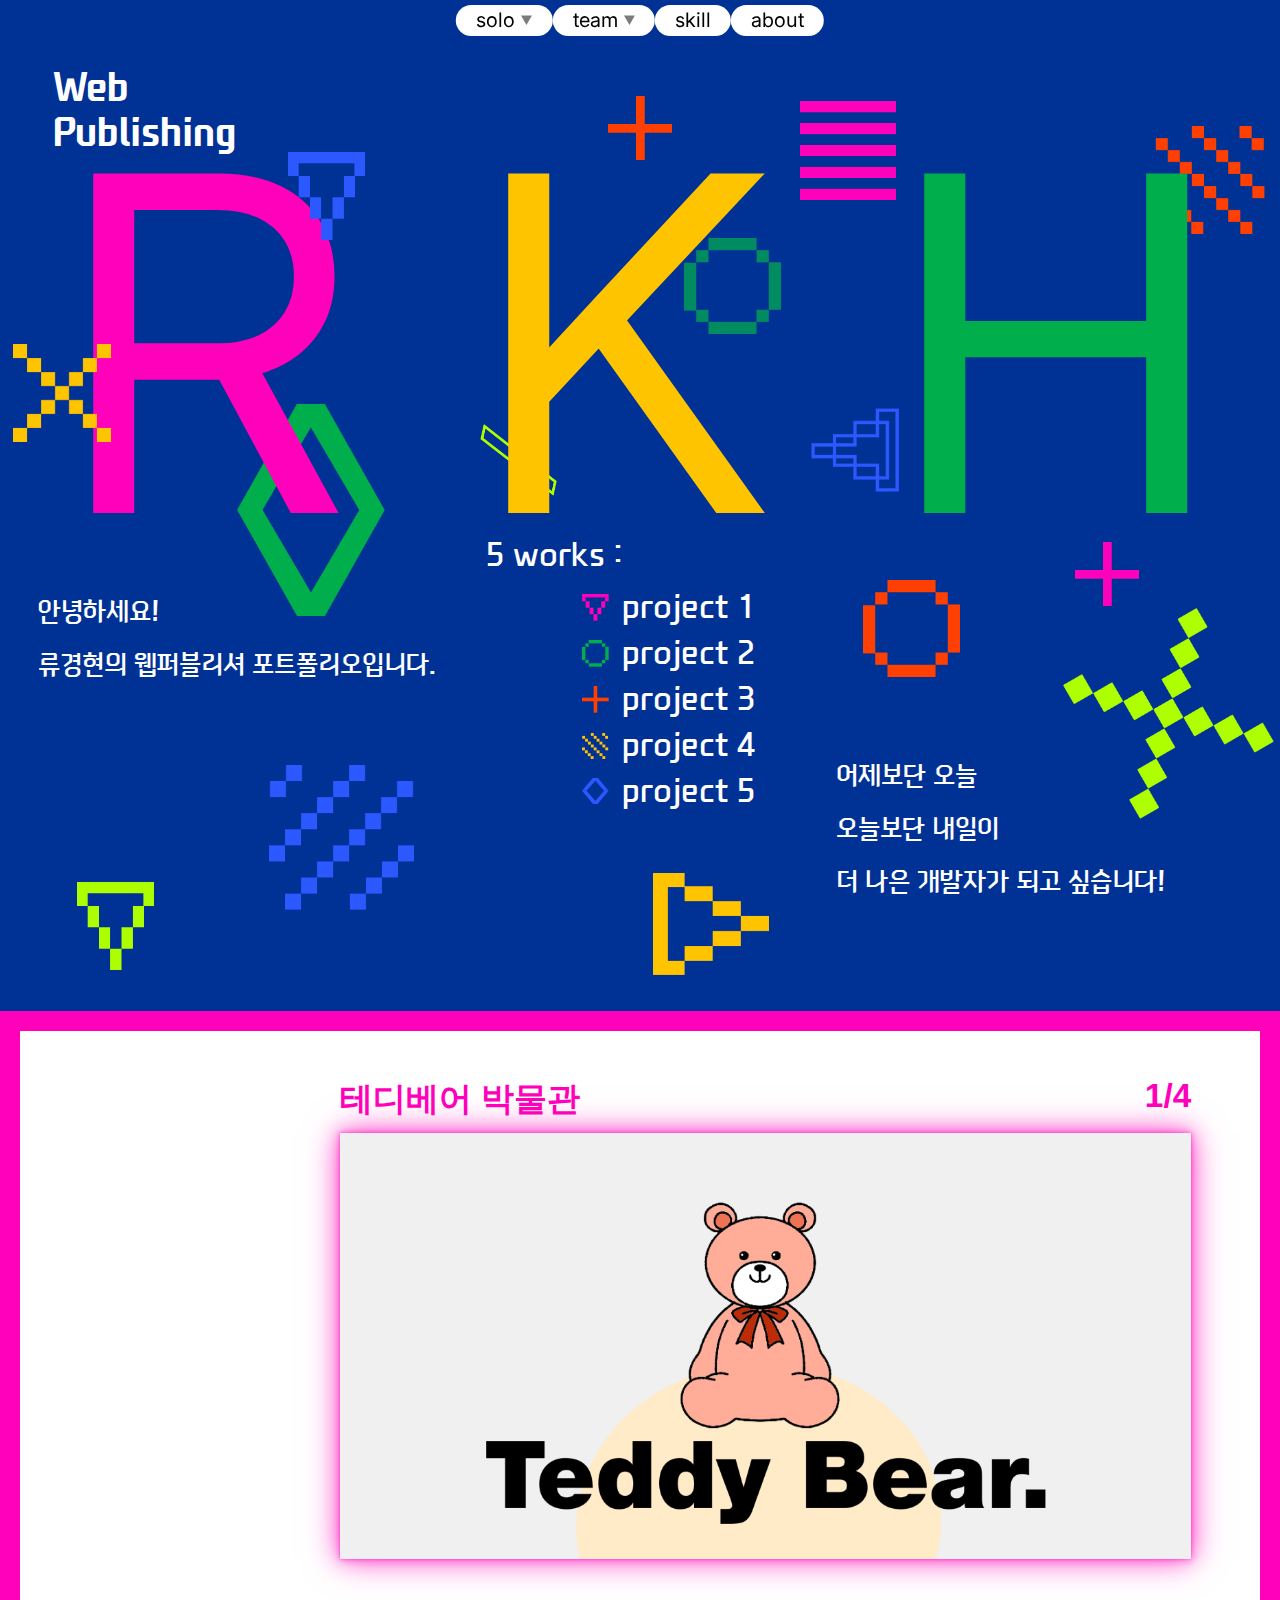
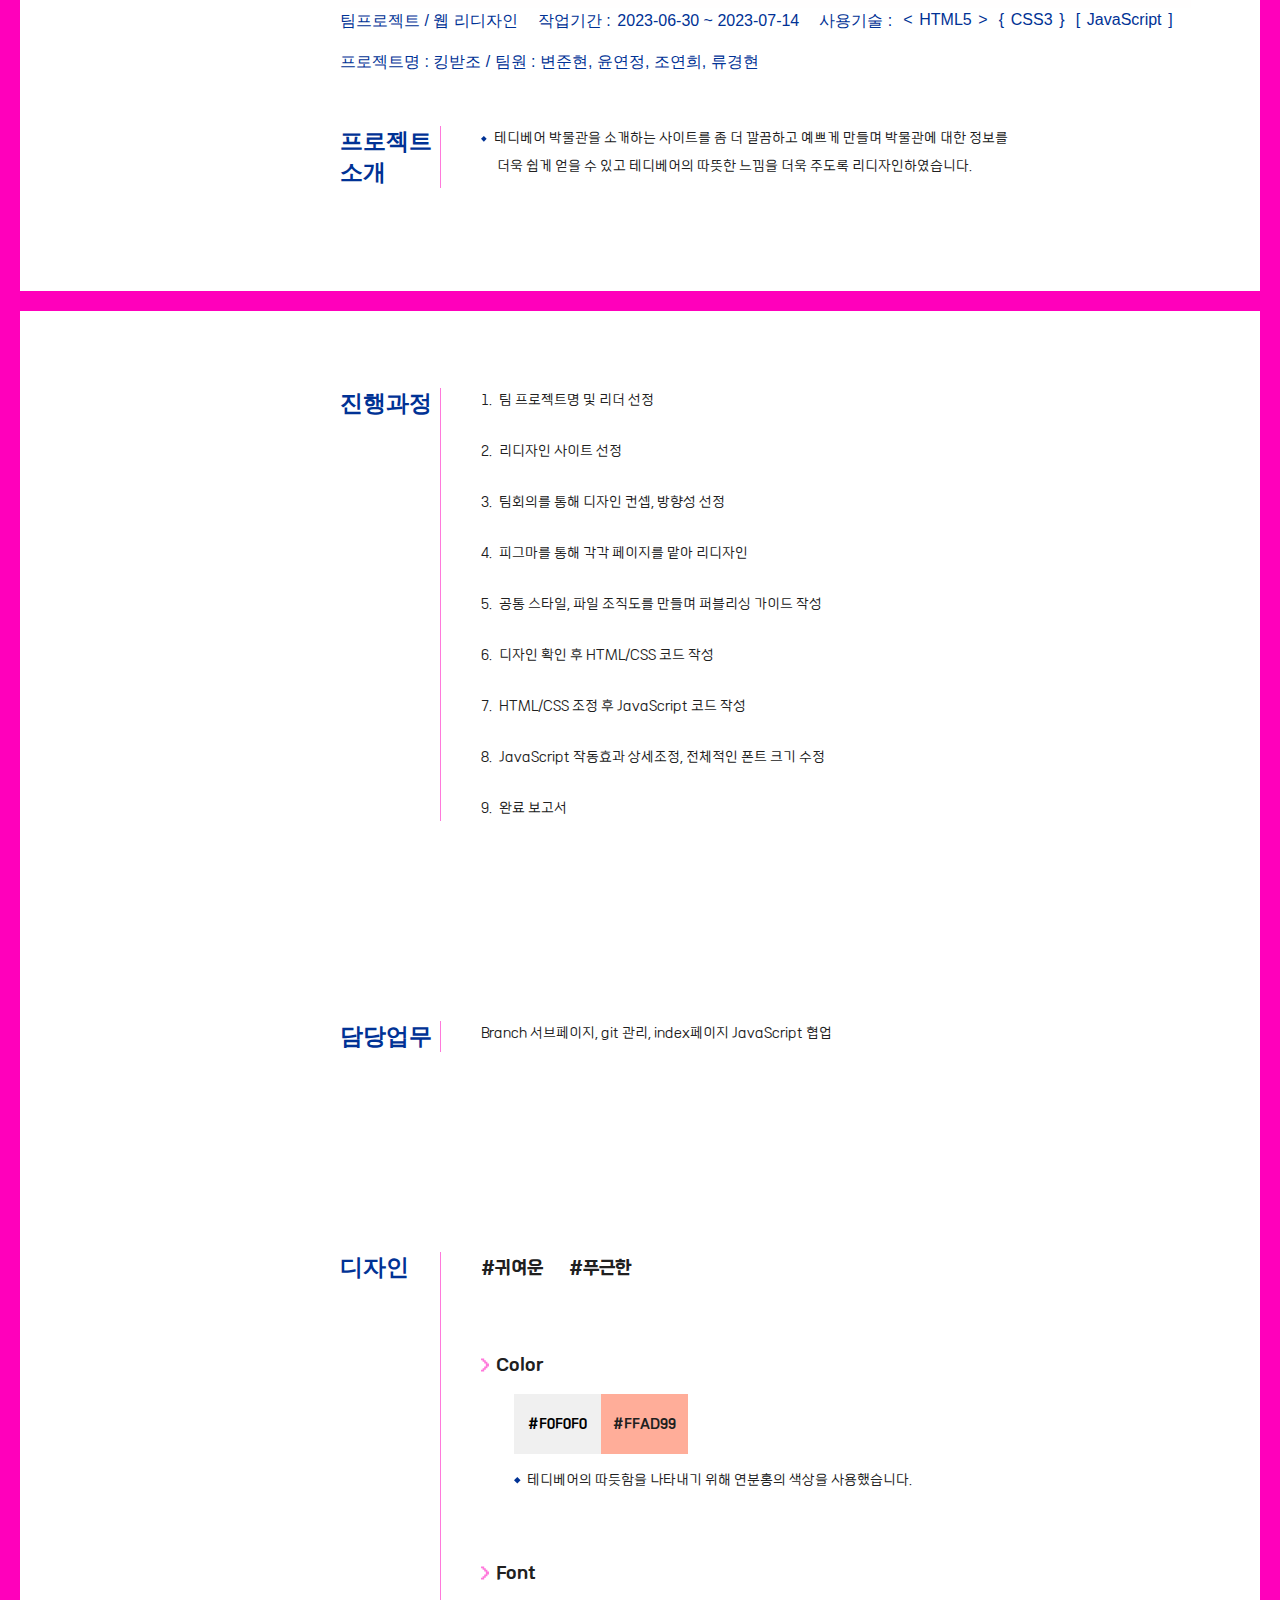
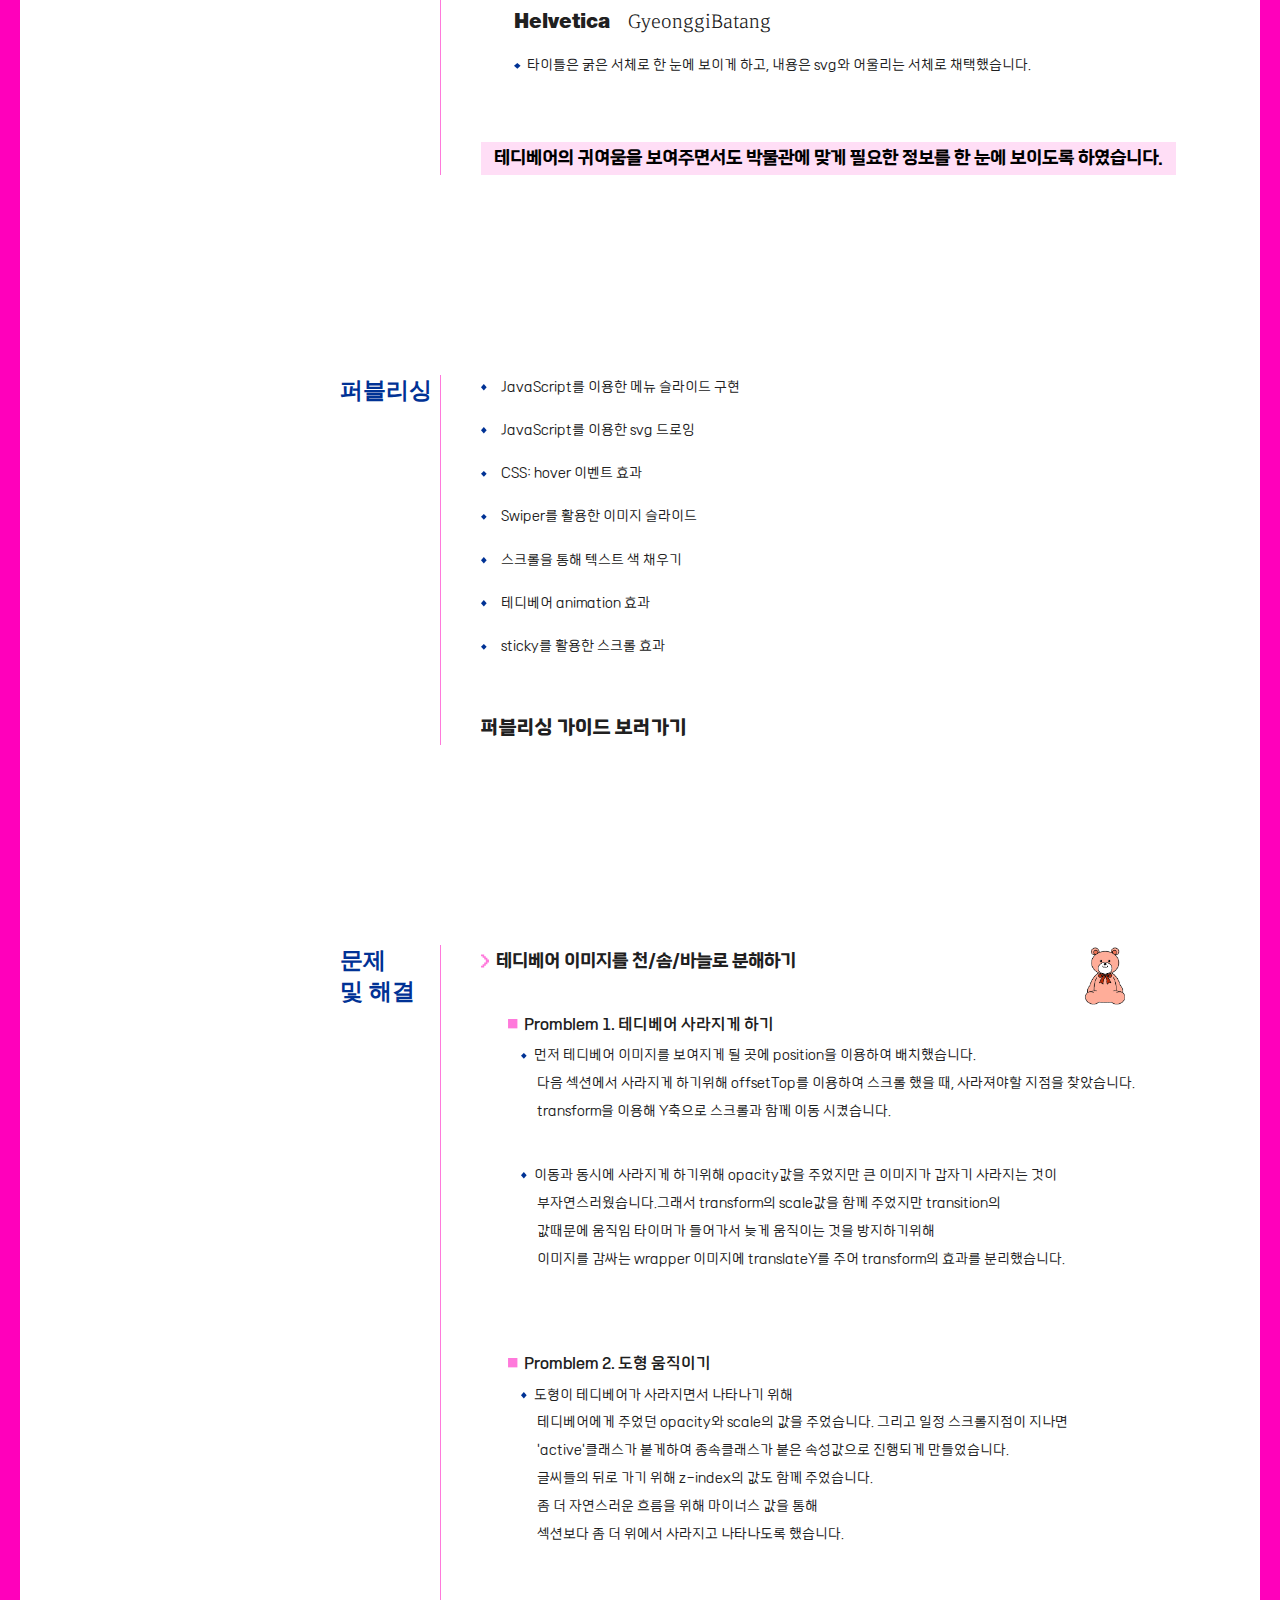
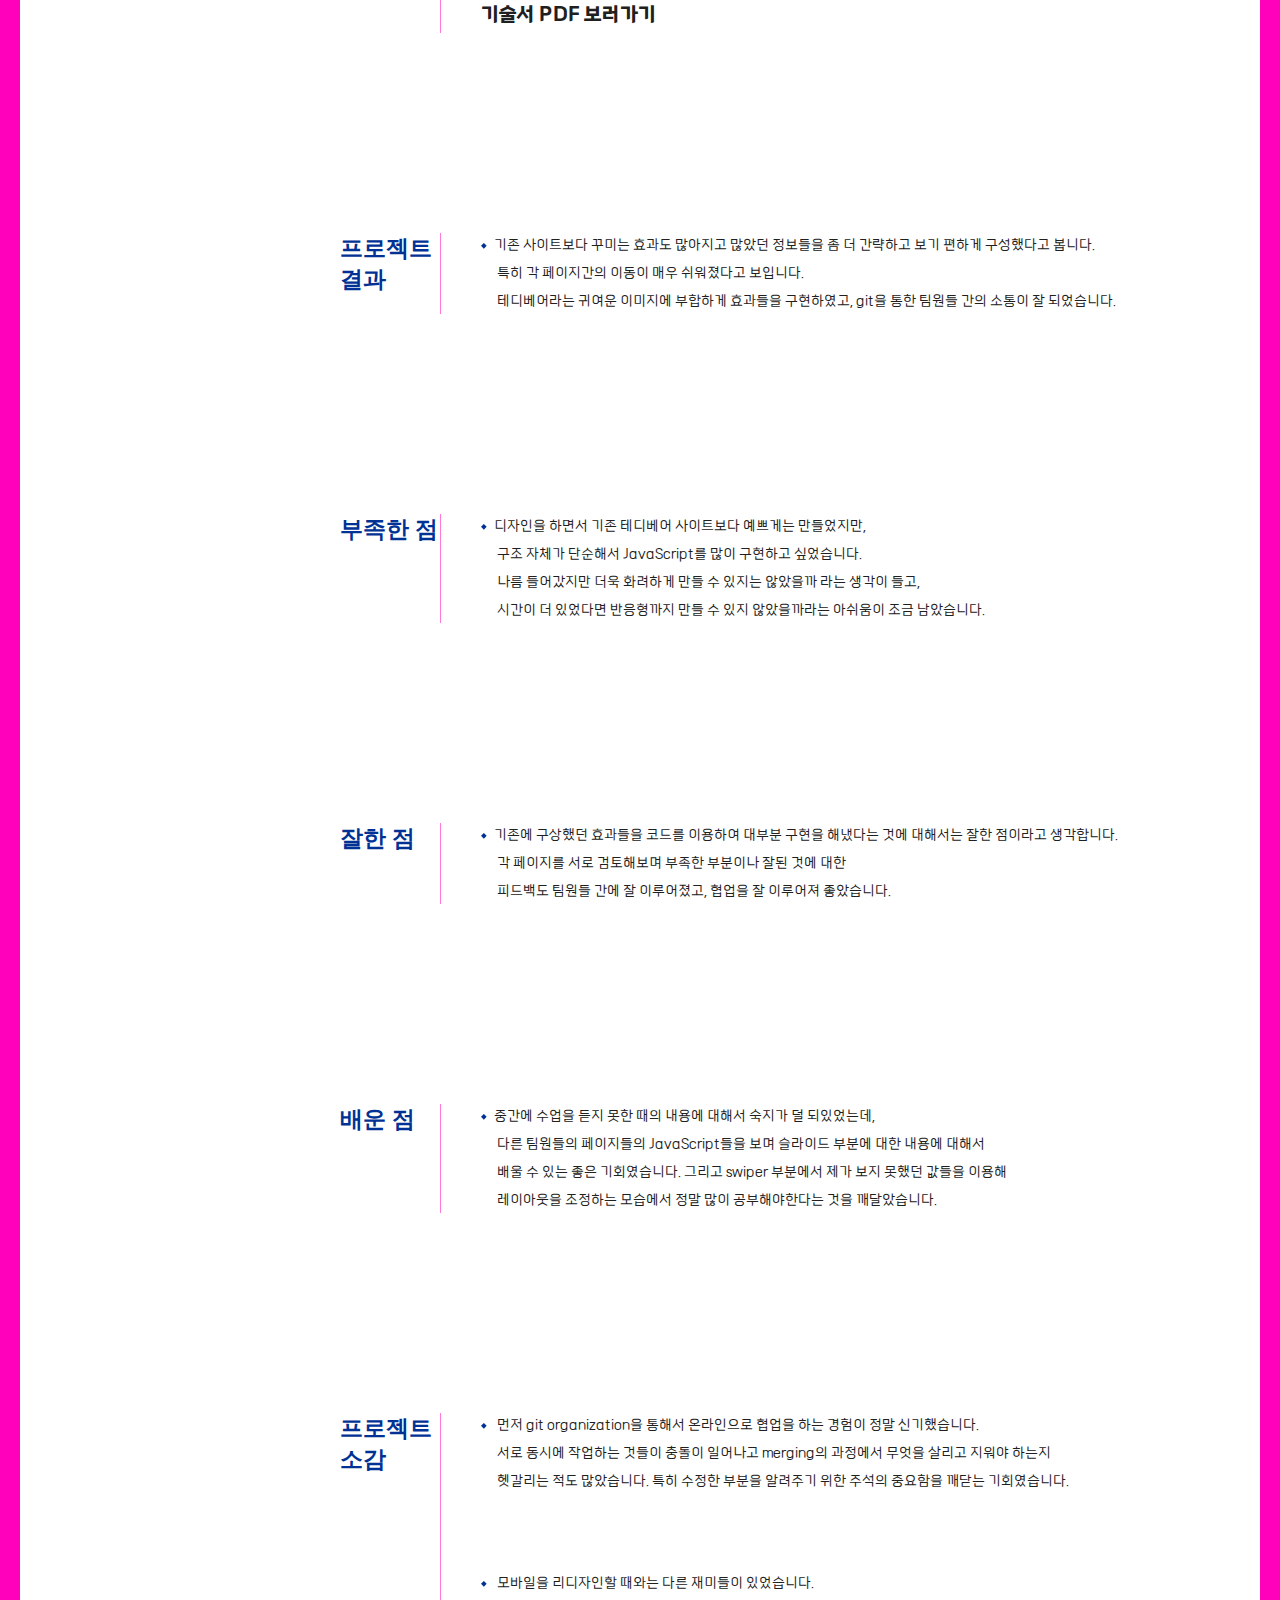
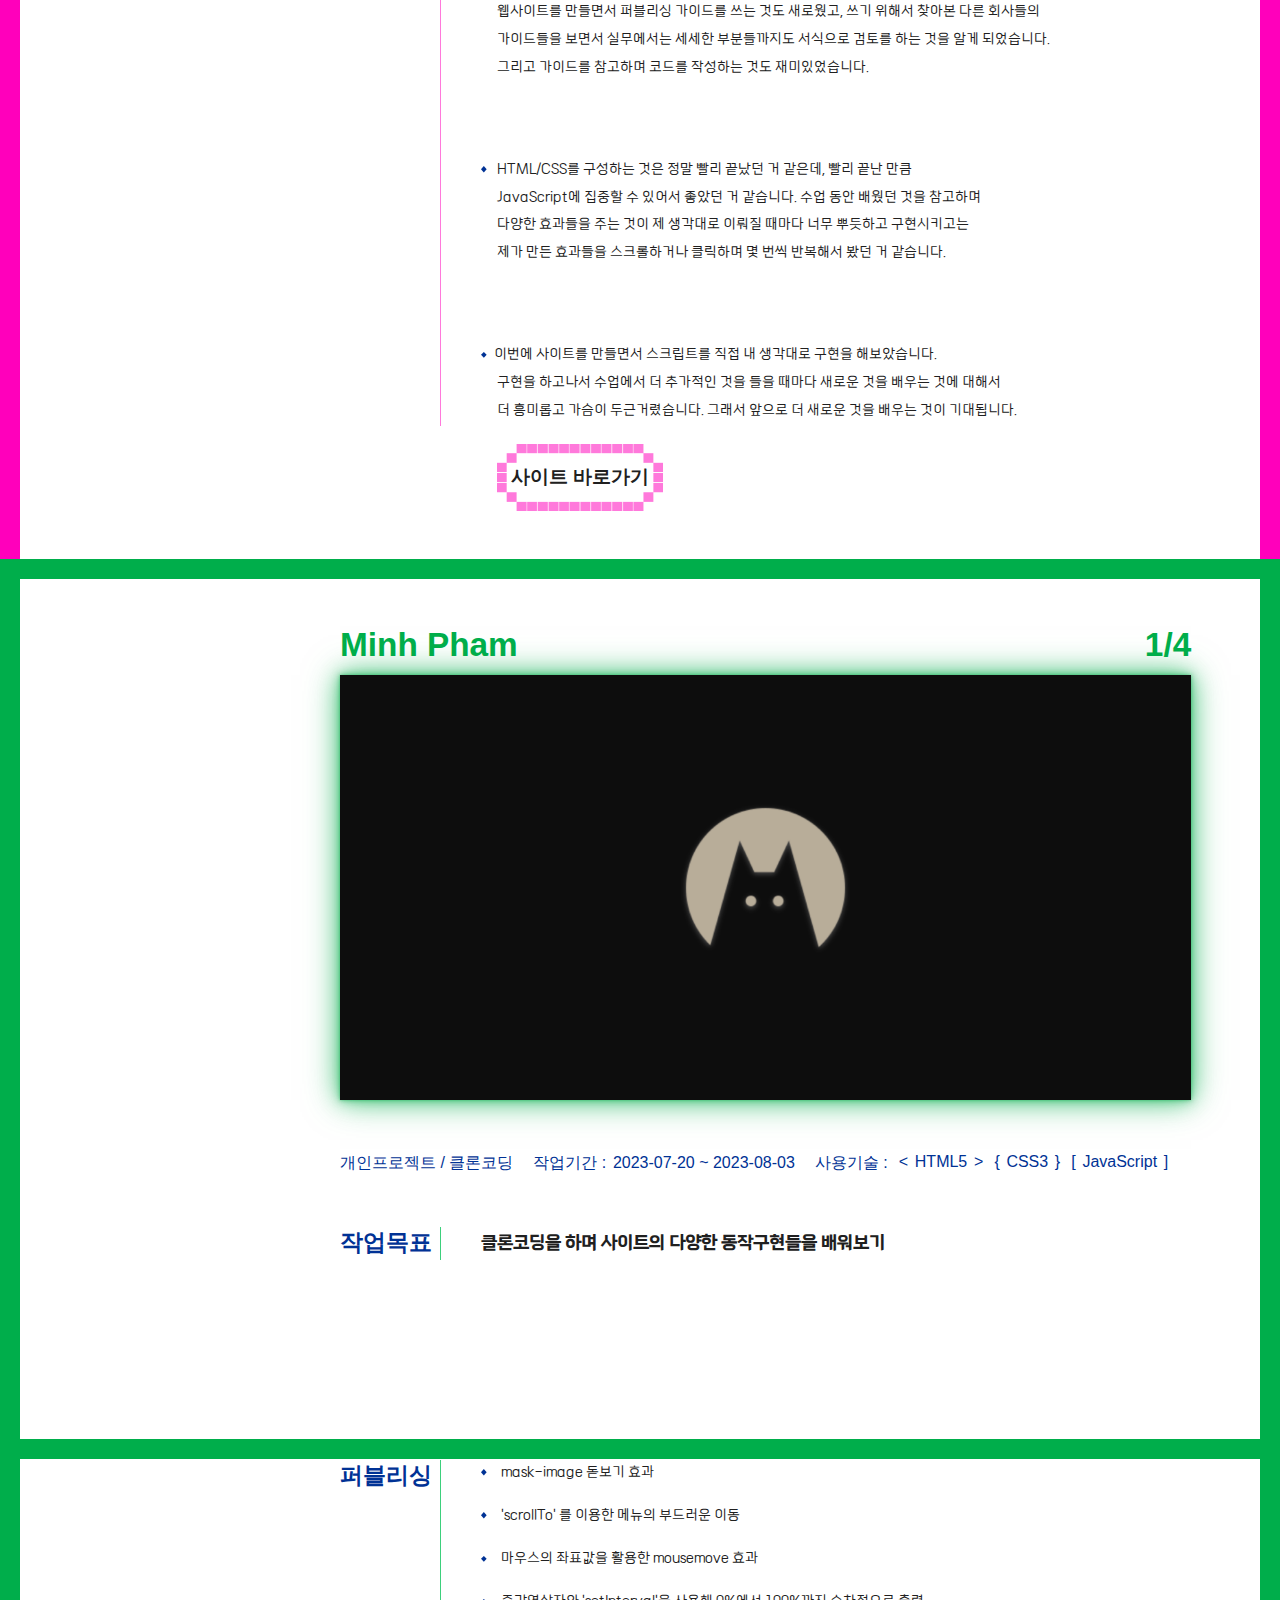
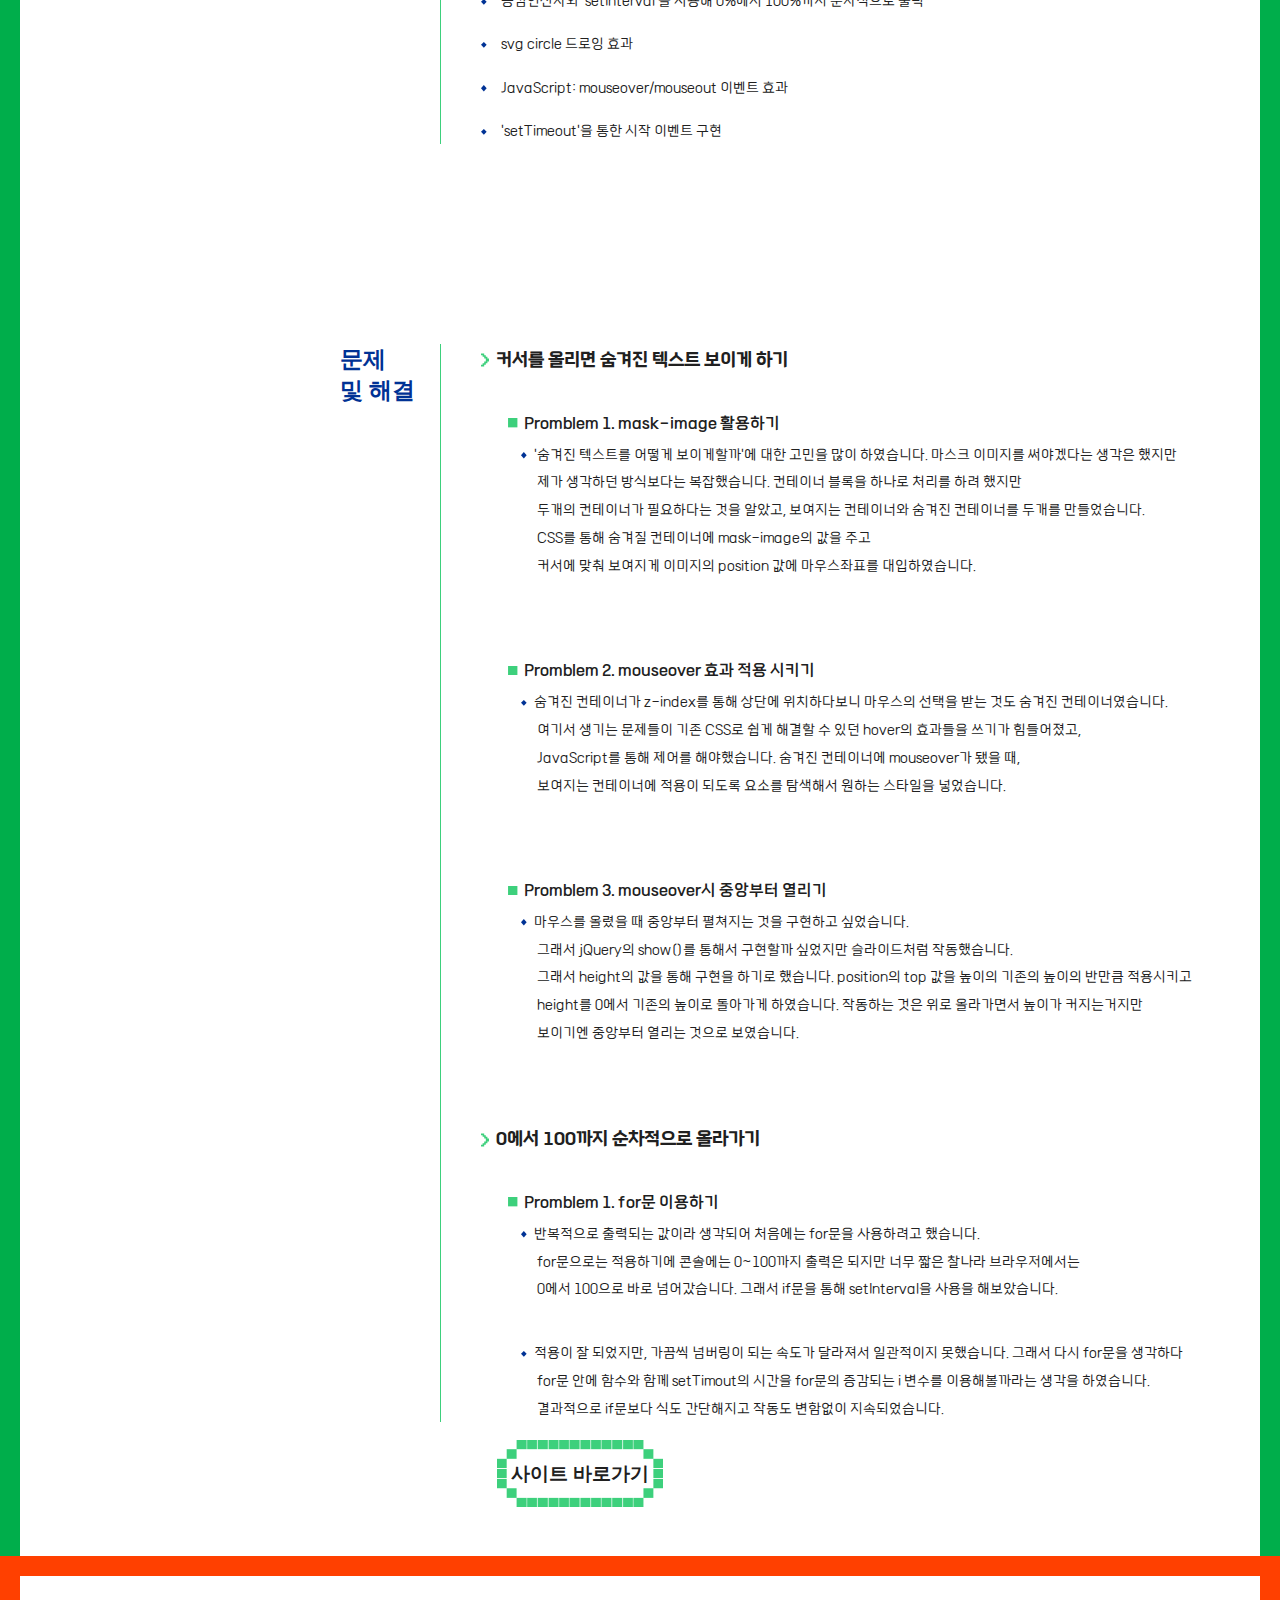
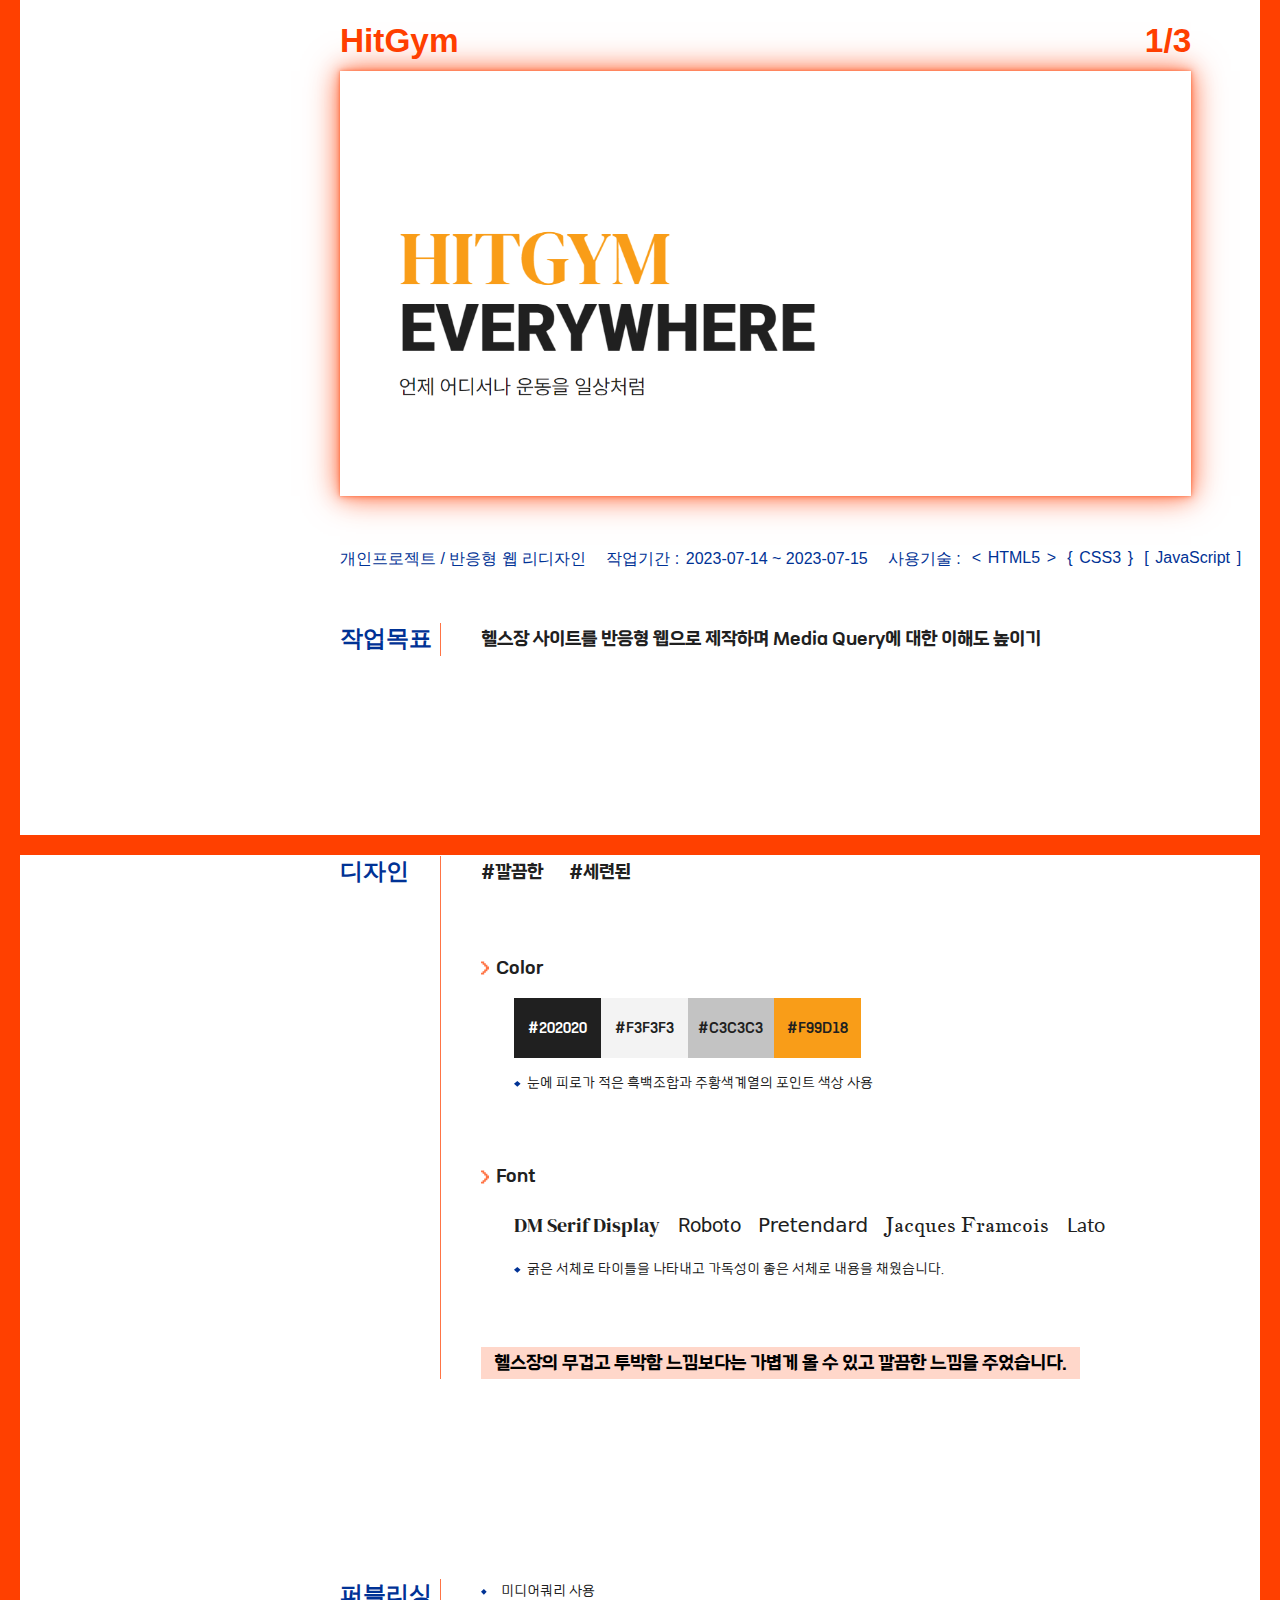
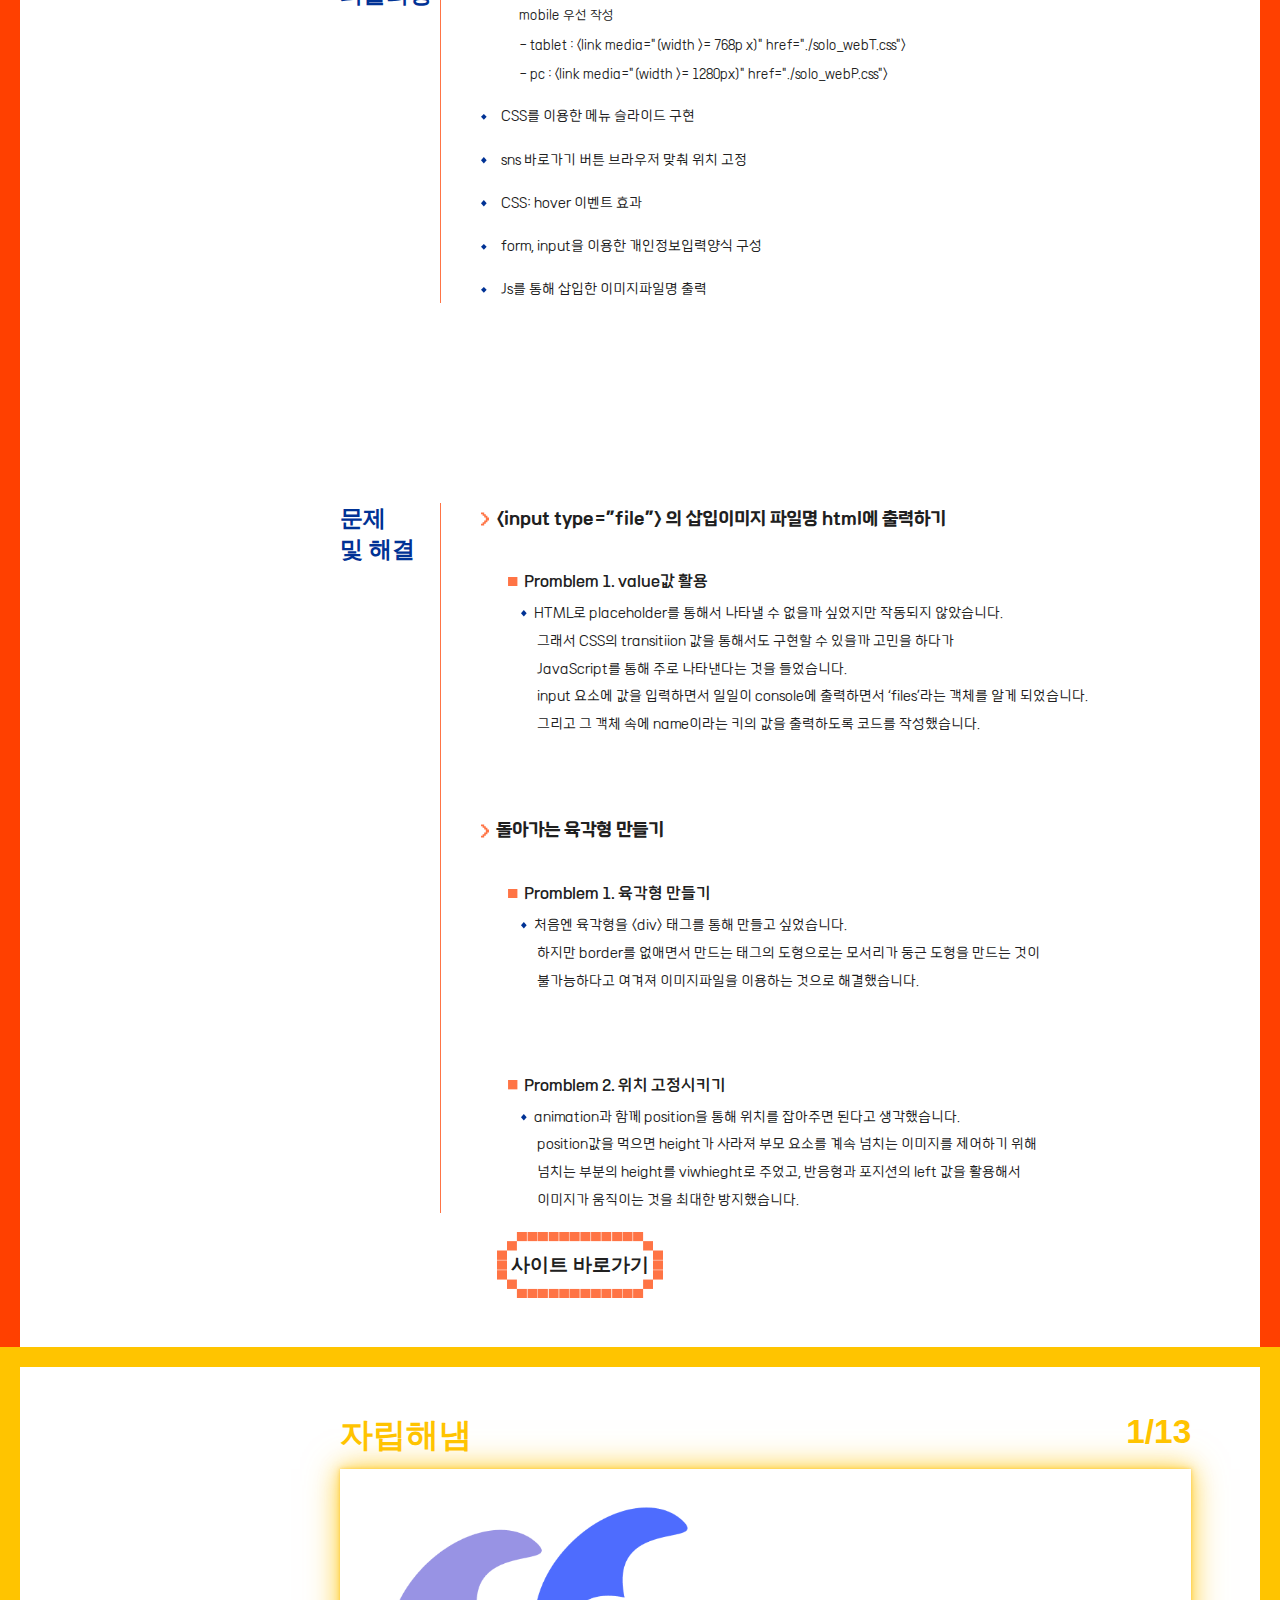
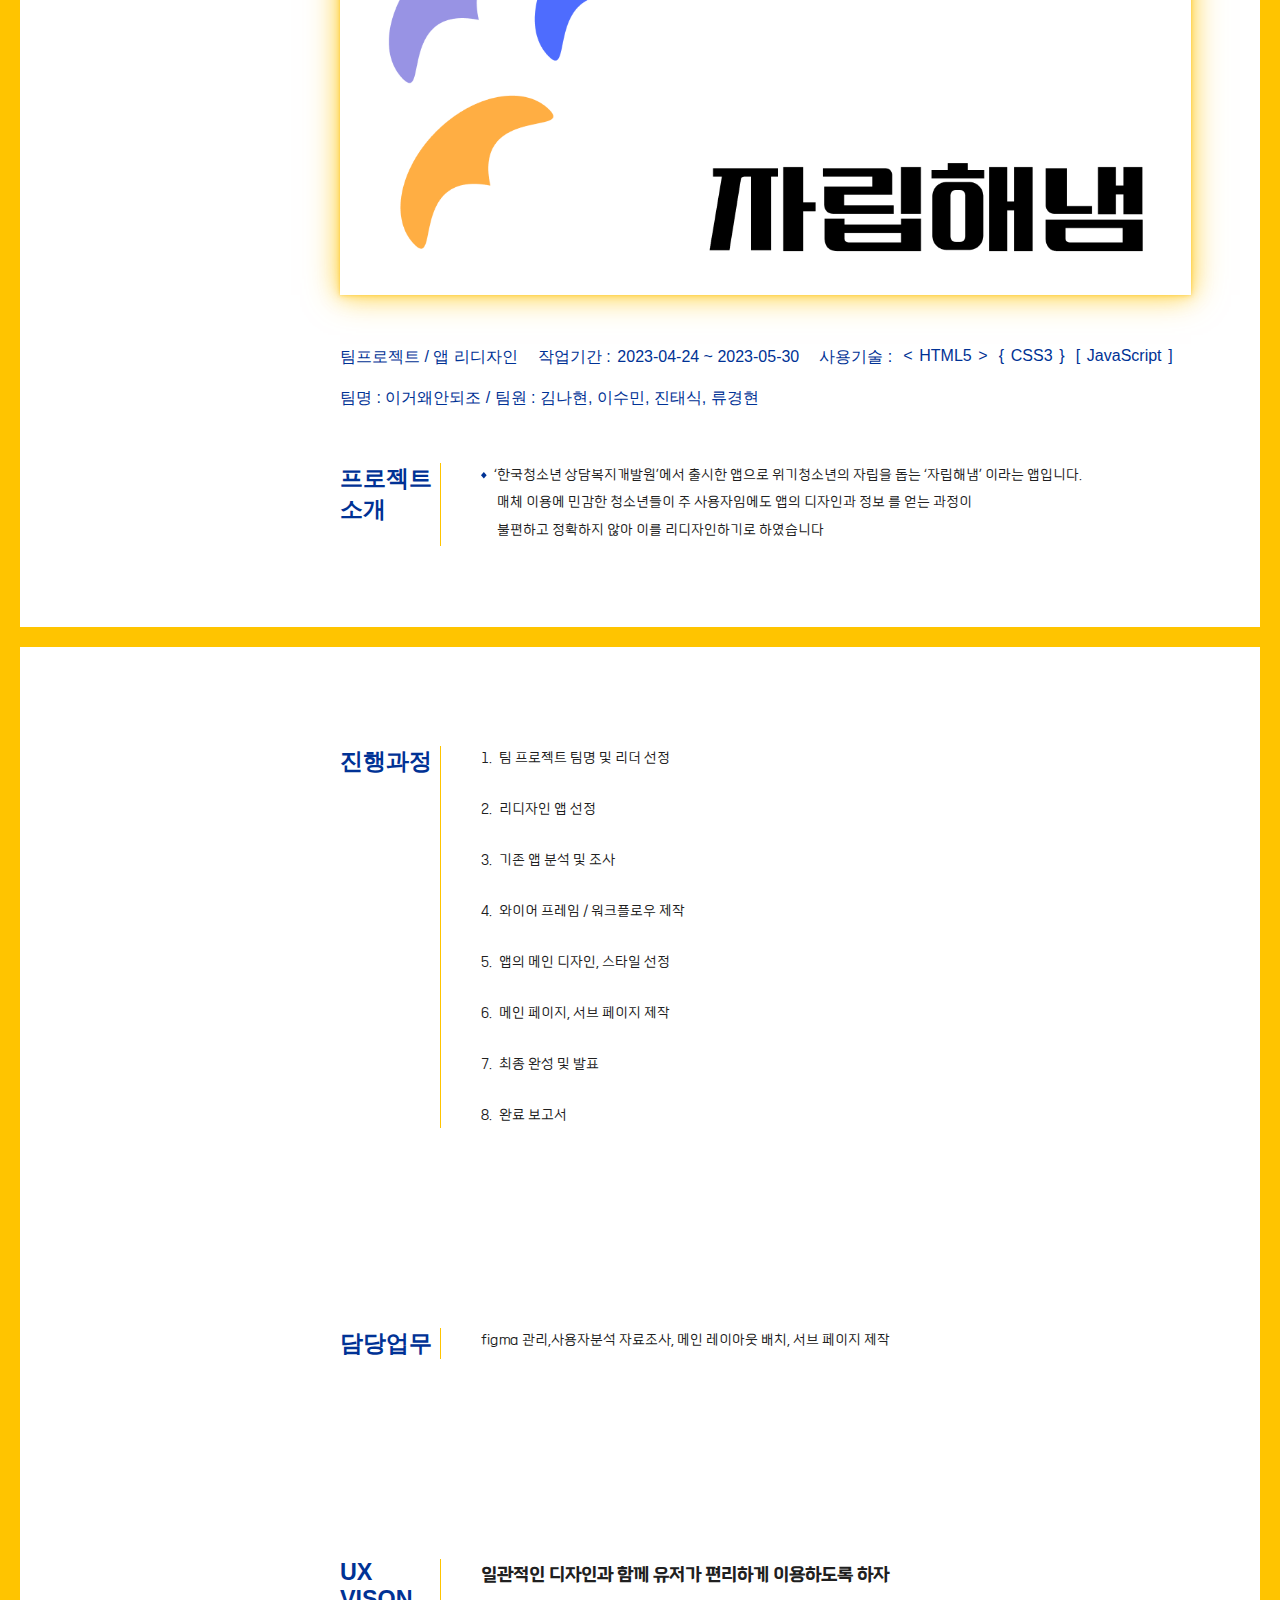
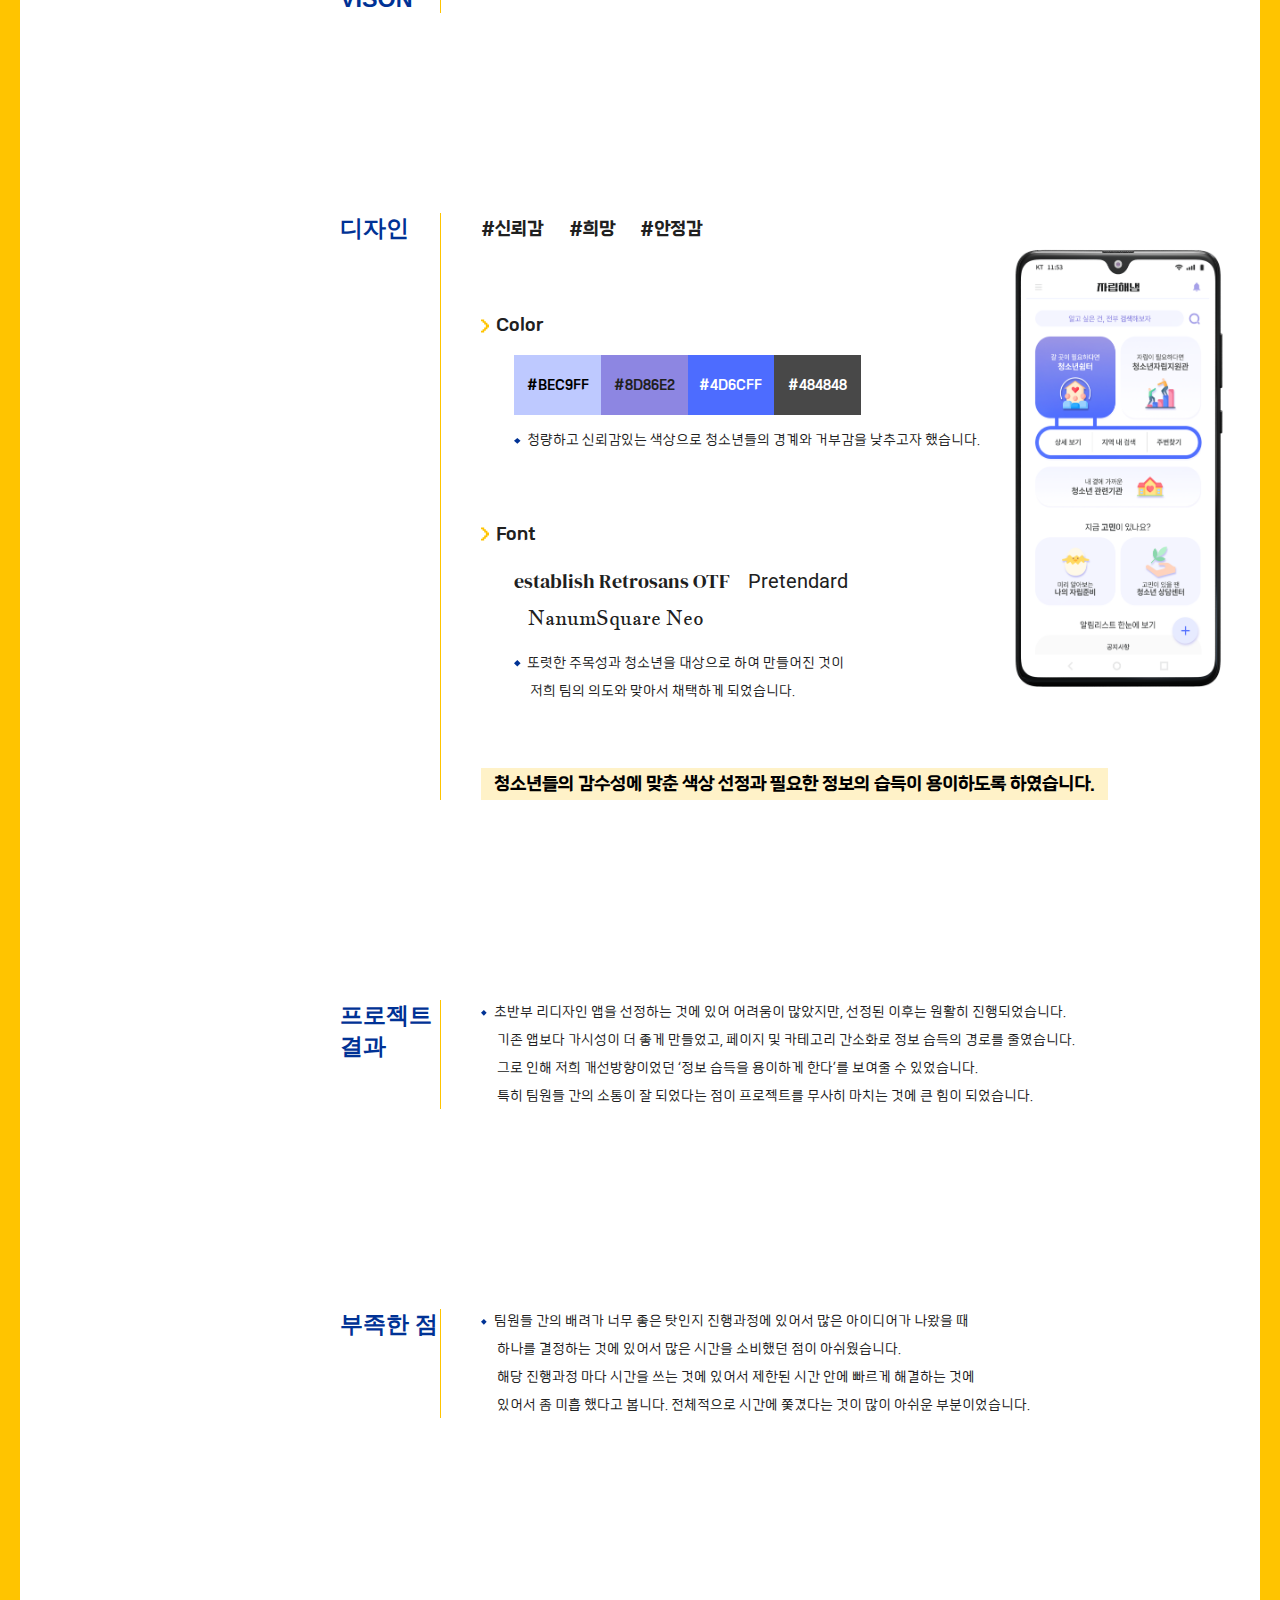
==== commit f81bbd3d: "20230802 일지 기록" ====
--- a/index.html
+++ b/index.html
@@ -472,16 +472,16 @@
             <figcaption>Minh Pham<span class="page-number"><span class="now">1</span>/<span
                   class="total">1</span></span></figcaption>
             <div class="img-box">
-              <img src="./images/clone1.png" alt="임시 이미지">
-              <img src="./images/clone2.png" alt="임시 이미지">
-              <img src="./images/clone3.png" alt="임시 이미지">
-              <img src="./images/clone4.png" alt="임시 이미지">
+              <img src="./images/clone1.png" alt="MinhPham 시작화면">
+              <img src="./images/clone2.png" alt="메인페이지 최상단">
+              <img src="./images/clone3.png" alt="돋보기효과로 숨겨진텍스트가 드러남">
+              <img src="./images/clone4.png" alt="연도별 테마">
             </div>
           </figure>
           <div class="text">
             <div class="img-explain">
-              <div class="type">개인프로젝트 / 한개 남은 사이트</div>
-              <div class="period">작업기간 :<span>2023-06-09 ~ 2023-08-03</span></div>
+              <div class="type">개인프로젝트 / 클론코딩</div>
+              <div class="period">작업기간 :<span>2023-07-20 ~ 2023-08-03</span></div>
               <div class="tech">사용기술 :
                 <span>
                   <span>&lt;</span><span>HTML5</span><span>&gt;</span>
@@ -494,49 +494,20 @@
               <div class="grid goal">
                 <h3>작업목표</h3>
                 <div class="description">
-                  <h4>한개 남은 사이트</h4>
-                </div>
-              </div>
-              <div class="grid design">
-                <h3>디자인</h3>
-                <div class="description">
-                  <div class="concept">#한<span>#개</span></div>
-                  <h4 class="flex-center">
-                    <svg class="high" viewBox="0 0 10 16" xmlns="http://www.w3.org/2000/svg">
-                      <path d="M0 14H2V12H4V10H6V6H4V4H2V2H0V-9.53674e-07H4V2H6V4H8V6H10V10H8V12H6V14H4V16H0V14Z" />
-                    </svg>
-                    Color
-                  </h4>
-                  <div class="color-box enter">
-                    <div class="color">#202020</div>
-                    <div class="color">#F3F3F3</div>
-                    <div class="color">#C3C3C3</div>
-                    <div class="color">#F99D18</div>
-                  </div>
-                  <div class="detail enter low">한개 남은 사이트</div>
-                  <h4 class="flex-center">
-                    <svg class="high" viewBox="0 0 10 16" xmlns="http://www.w3.org/2000/svg">
-                      <path d="M0 14H2V12H4V10H6V6H4V4H2V2H0V-9.53674e-07H4V2H6V4H8V6H10V10H8V12H6V14H4V16H0V14Z" />
-                    </svg>
-                    Font
-                  </h4>
-                  <div class="font-line enter">
-                    <span>남</span>
-                    <span>은</span>
-                    <span>사</span>
-                    <span>이</span>
-                    <span>트</span>
-                  </div>
-                  <div class="detail enter low">한개 남은 사이트</div>
-                  <h4 class="accent">한개 남은 사이트</h4>
+                  <h4>클론코딩을 하며 사이트의 다양한 동작구현들을 배워보기</h4>
                 </div>
               </div>
               <div class="grid publishing">
                 <h3>퍼블리싱</h3>
                 <div class="description">
                   <ul>
-                    <li class="low">한개 남은 사이트
-                    </li>
+                    <li class="low">mask-image 돋보기 효과</li>
+                    <li class="low">'scrollTo' 를 이용한 메뉴의 부드러운 이동</li>
+                    <li class="low">마우스의 좌표값을 활용한 mousemove 효과</li>
+                    <li class="low">증감연산자와 'setInterval'을 사용해 0%에서 100%까지 순차적으로 출력</li>
+                    <li class="low">svg circle 드로잉 효과 </li>
+                    <li class="low">JavaScript: mouseover/mouseout 이벤트 효과</li>
+                    <li class="low">'setTimeout'을 통한 시작 이벤트 구현</li>
                   </ul>
                 </div>
               </div>
@@ -545,34 +516,71 @@
                 <div class="description">
                   <h4 class="flex-center"><svg class="high" viewBox="0 0 10 16" xmlns="http://www.w3.org/2000/svg">
                       <path d="M0 14H2V12H4V10H6V6H4V4H2V2H0V-9.53674e-07H4V2H6V4H8V6H10V10H8V12H6V14H4V16H0V14Z" />
-                    </svg>한개 남은 사이트</h4>
+                    </svg>커서를 올리면 숨겨진 텍스트 보이게 하기</h4>
                   <h5 class="flex-center">
                     <svg class="medium" viewBox="0 0 16 15" fill="none" xmlns="http://www.w3.org/2000/svg">
                       <rect x="15.0713" width="15" height="15" transform="rotate(90 15.0713 0)" />
                     </svg>
-                    한개 남은 사이트
+                    Promblem 1. mask-image 활용하기
                   </h5>
-                  <p class="low">한개 남은 사이트
+                  <p class="low">'숨겨진 텍스트를 어떻게 보이게할까'에 대한 고민을 많이 하였습니다. 마스크 이미지를 써야겠다는 생각은
+                    했지만
+                    <span class="block">제가 생각하던 방식보다는 복잡했습니다. 컨테이너 블록을 하나로 처리를
+                      하려 했지만</span>
+                    <span class="block">두개의 컨테이너가 필요하다는 것을 알았고, 보여지는 컨테이너와 숨겨진 컨테이너를 두개를 만들었습니다.</span>
+                    <span class="block">CSS를 통해 숨겨질 컨테이너에 mask-image의 값을 주고</span>
+                    <span class="block">커서에 맞춰 보여지게 이미지의 position 값에 마우스좌표를 대입하였습니다.</span>
+                  </p>
+                  <h5 class="flex-center">
+                    <svg class="medium" viewBox="0 0 16 15" fill="none" xmlns="http://www.w3.org/2000/svg">
+                      <rect x="15.0713" width="15" height="15" transform="rotate(90 15.0713 0)" />
+                    </svg>
+                    Promblem 2. mouseover 효과 적용 시키기
+                  </h5>
+                  <p class="low">숨겨진 컨테이너가 z-index를 통해 상단에 위치하다보니 마우스의 선택을 받는 것도 숨겨진 컨테이너였습니다.
+                    <span class="block">여기서 생기는 문제들이 기존 CSS로 쉽게 해결할 수 있던
+                      hover의 효과들을 쓰기가 힘들어졌고,</span>
+                    <span class="block">JavaScript를 통해 제어를 해야했습니다. 숨겨진 컨테이너에 mouseover가 됐을 때,</span>
+                    <span class="block">보여지는 컨테이너에 적용이 되도록 요소를
+                      탐색해서 원하는 스타일을 넣었습니다.</span>
+                  </p>
+                  <h5 class="flex-center">
+                    <svg class="medium" viewBox="0 0 16 15" fill="none" xmlns="http://www.w3.org/2000/svg">
+                      <rect x="15.0713" width="15" height="15" transform="rotate(90 15.0713 0)" />
+                    </svg>
+                    Promblem 3. mouseover시 중앙부터 열리기
+                  </h5>
+                  <p class="low">마우스를 올렸을 때 중앙부터 펼쳐지는 것을 구현하고 싶었습니다.
+                    <span class="block">그래서 jQuery의 show()를 통해서 구현할까 싶었지만 슬라이드처럼 작동했습니다.</span>
+                    <span class="block">그래서 height의 값을
+                      통해 구현을 하기로 했습니다. position의 top 값을 높이의 기존의 높이의 반만큼 적용시키고</span>
+                    <span class="block">height를 0에서 기존의 높이로 돌아가게 하였습니다. 작동하는 것은 위로
+                      올라가면서 높이가 커지는거지만</span>
+                    <span class="block">보이기엔 중앙부터 열리는 것으로 보였습니다.</span>
+
                   </p>
                   <h4 class="flex-center"><svg class="high" viewBox="0 0 10 16" xmlns="http://www.w3.org/2000/svg">
                       <path d="M0 14H2V12H4V10H6V6H4V4H2V2H0V-9.53674e-07H4V2H6V4H8V6H10V10H8V12H6V14H4V16H0V14Z" />
-                    </svg>한개 남은 사이트</h4>
+                    </svg>0에서 100까지 순차적으로 올라가기</h4>
                   <h5 class="flex-center"><svg class="medium" viewBox="0 0 16 15" fill="none"
                       xmlns="http://www.w3.org/2000/svg">
                       <rect x="15.0713" width="15" height="15" transform="rotate(90 15.0713 0)" />
-                    </svg>한개 남은 사이트</h5>
-                  <p class="low">한개 남은 사이트</span>
+                    </svg>Promblem 1. for문 이용하기</h5>
+                  <p class="low">반복적으로 출력되는 값이라 생각되어 처음에는 for문을 사용하려고 했습니다.
+                    <span class="block">for문으로는 적용하기에 콘솔에는 0~100까지 출력은 되지만 너무 짧은 찰나라
+                      브라우저에서는</span>
+                    <span class="block">0에서 100으로 바로 넘어갔습니다. 그래서 if문을 통해 setInterval을 사용을 해보았습니다.</span>
                   </p>
-                  <h5 class="flex-center"><svg class="medium" viewBox="0 0 16 15" fill="none"
-                      xmlns="http://www.w3.org/2000/svg">
-                      <rect x="15.0713" width="15" height="15" transform="rotate(90 15.0713 0)" />
-                    </svg>한개 남은 사이트</h5>
-                  <p class="low">한개 남은 사이트
+                  <p class="low">적용이 잘 되었지만, 가끔씩 넘버링이 되는 속도가 달라져서
+                    일관적이지 못했습니다. 그래서 다시 for문을 생각하다
+                    <span class="block">for문 안에 함수와 함께 setTimout의 시간을 for문의 증감되는 i 변수를 이용해볼까라는 생각을 하였습니다.</span>
+                    <span class="block">결과적으로 if문보다 식도 간단해지고 작동도 변함없이 지속되었습니다.</span>
                   </p>
                 </div>
               </div>
             </div>
-            <a href="#" target="_blank" class="site-enter">사이트 바로가기<span class="button-deco"><span></a>
+            <a href="./solo/cloneCoding/minhPham.html" target="_blank" class="site-enter">사이트 바로가기<span
+                class="button-deco"><span></a>
           </div>
         </div>
       </article>
@@ -714,9 +722,18 @@
             </figcaption>
             <div class="img-box">
               <img src="./images/independent1.png" alt="자립해냄 앱 이미지">
-              <img src="./images/independent2.png" alt="메인 홈 ppt 자료">
-              <img src="./images/independent3.png" alt="지원시설과 경로들의 페이지 모습들>
-              <img src=" ./images/independent4.png" alt="자립준비 사이트와 추가 경로들의 페이지 모습들">
+              <img src="./images/independent2.png" alt="자립해냄 앱 이미지">
+              <img src="./images/independent3.png" alt="자립해냄 앱 이미지">
+              <img src="./images/independent4.png" alt="자립해냄 앱 이미지">
+              <img src="./images/independent5.png" alt="자립해냄 앱 이미지">
+              <img src="./images/independent6.png" alt="자립해냄 앱 이미지">
+              <img src="./images/independent7.png" alt="자립해냄 앱 이미지">
+              <img src="./images/independent8.png" alt="자립해냄 앱 이미지">
+              <img src="./images/independent9.png" alt="자립해냄 앱 이미지">
+              <img src="./images/independent10.png" alt="자립해냄 앱 이미지">
+              <img src="./images/independent11.png" alt="자립해냄 앱 이미지">
+              <img src="./images/independent12.png" alt="자립해냄 앱 이미지">
+              <img src="./images/independent13.png" alt="자립해냄 앱 이미지">
             </div>
           </figure>
           <div class="text">
@@ -724,8 +741,7 @@
               <div class="type">팀프로젝트 / 앱 리디자인</div>
               <div class="period">작업기간 :<span>2023-04-24 ~ 2023-05-30</span></div>
               <div class="tech">사용기술 :
-                <span>
-                  <span>&lt;</span><span>HTML5</span><span>&gt;</span>
+                <span><span>&lt;</span><span>HTML5</span><span>&gt;</span>
                   <span>{</span><span>CSS3</span><span>}</span>
                   <span>[</span><span>JavaScript</span><span>]</span>
                 </span>
--- a/index.css
+++ b/index.css
@@ -943,6 +943,12 @@
 main #project2 .text .page-explain .description .accent {
   background-color: #b8ffd7;
 }
+main #project2 .text .page-explain .problem .description h5:last-of-type {
+  margin-top: 2.5vw;
+}
+main #project2 .text .page-explain .problem .description .low:last-of-type {
+  margin-top: 3vw;
+}
 
 /* 3 */
 main #project3 .site-enter .button-deco {
